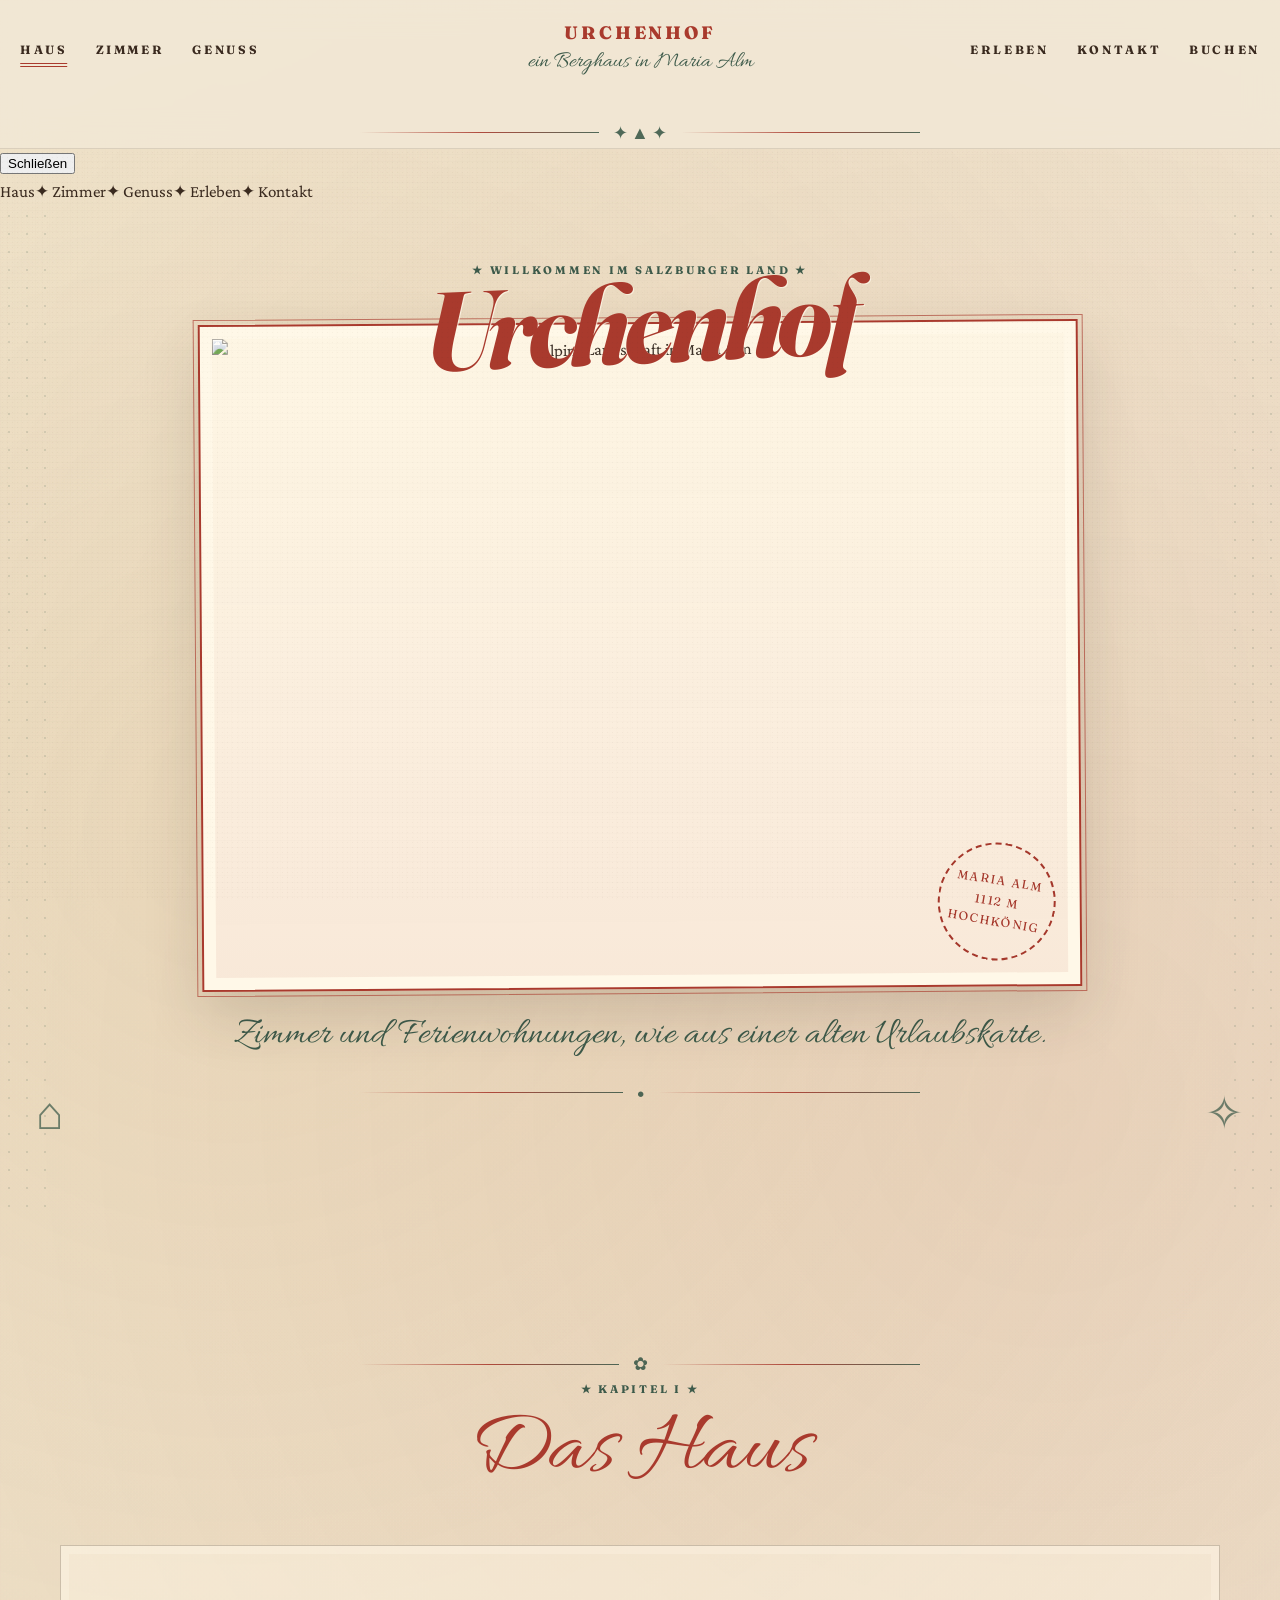
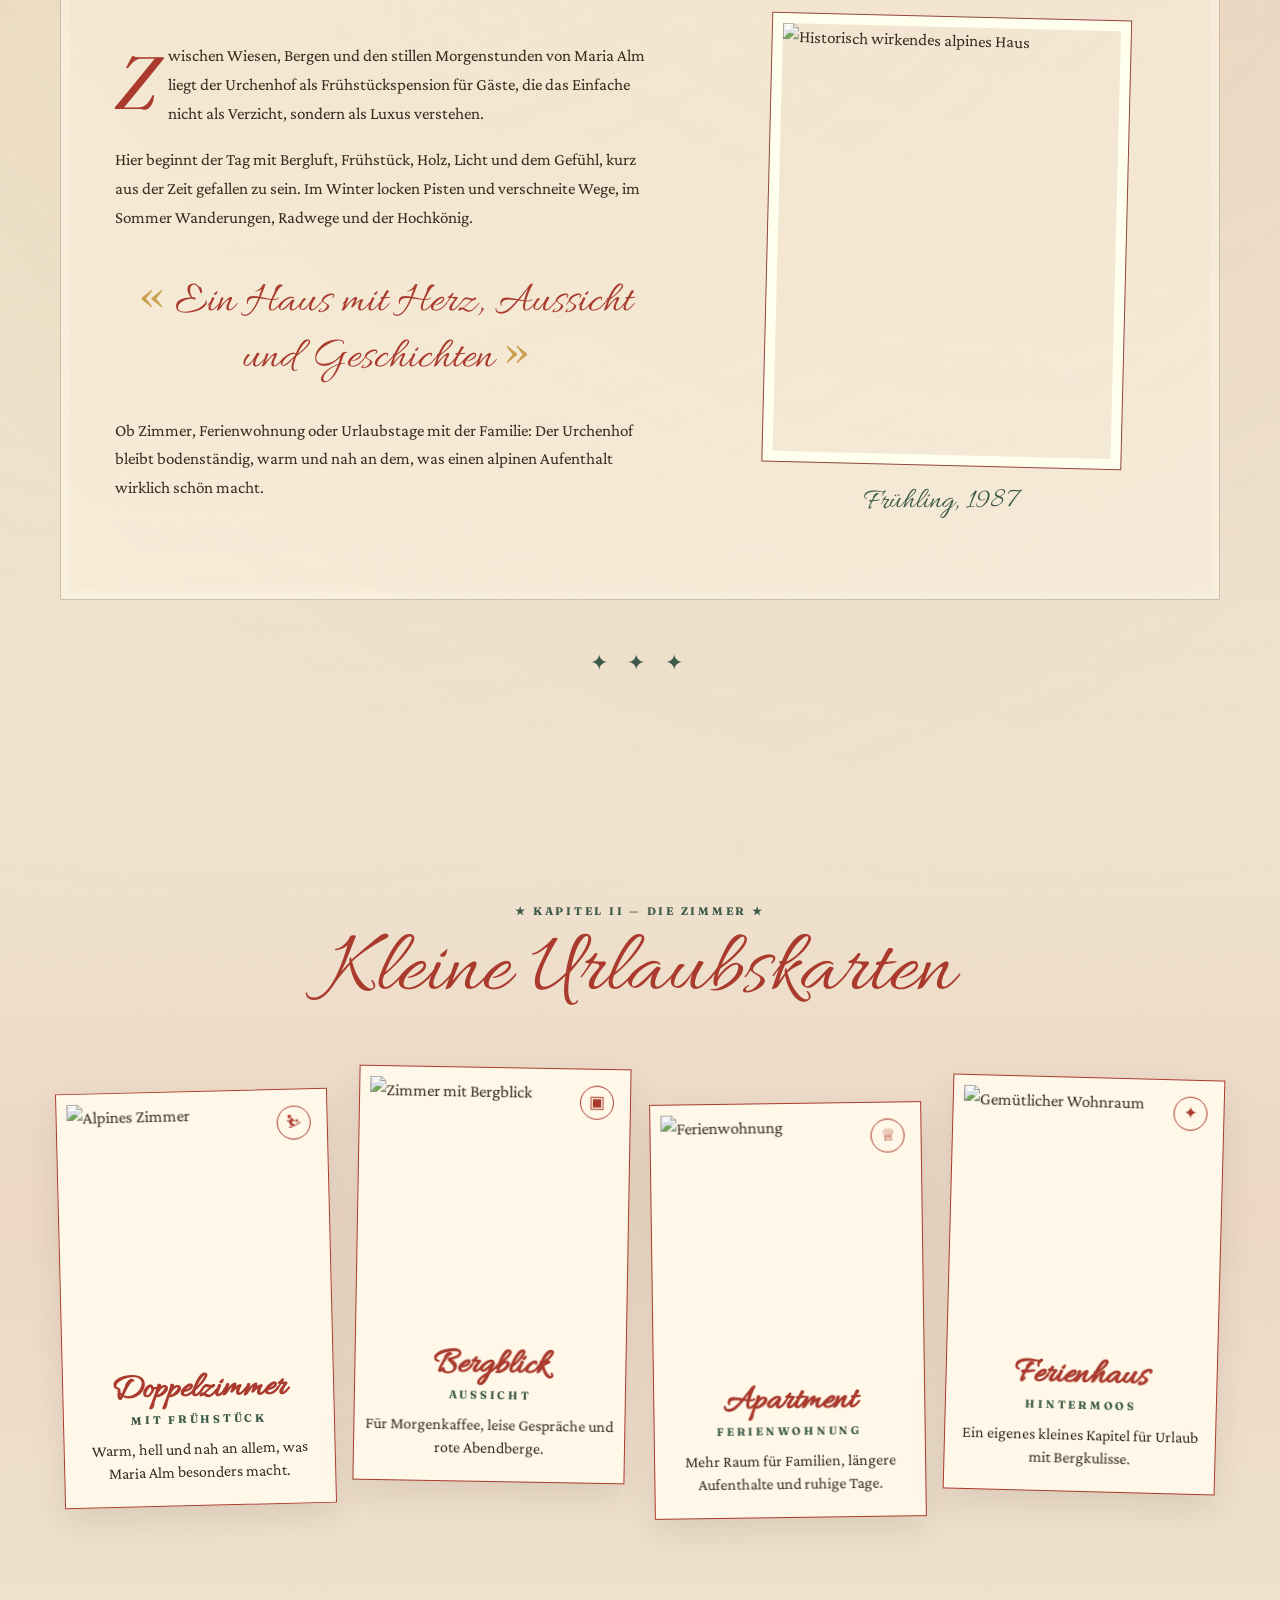
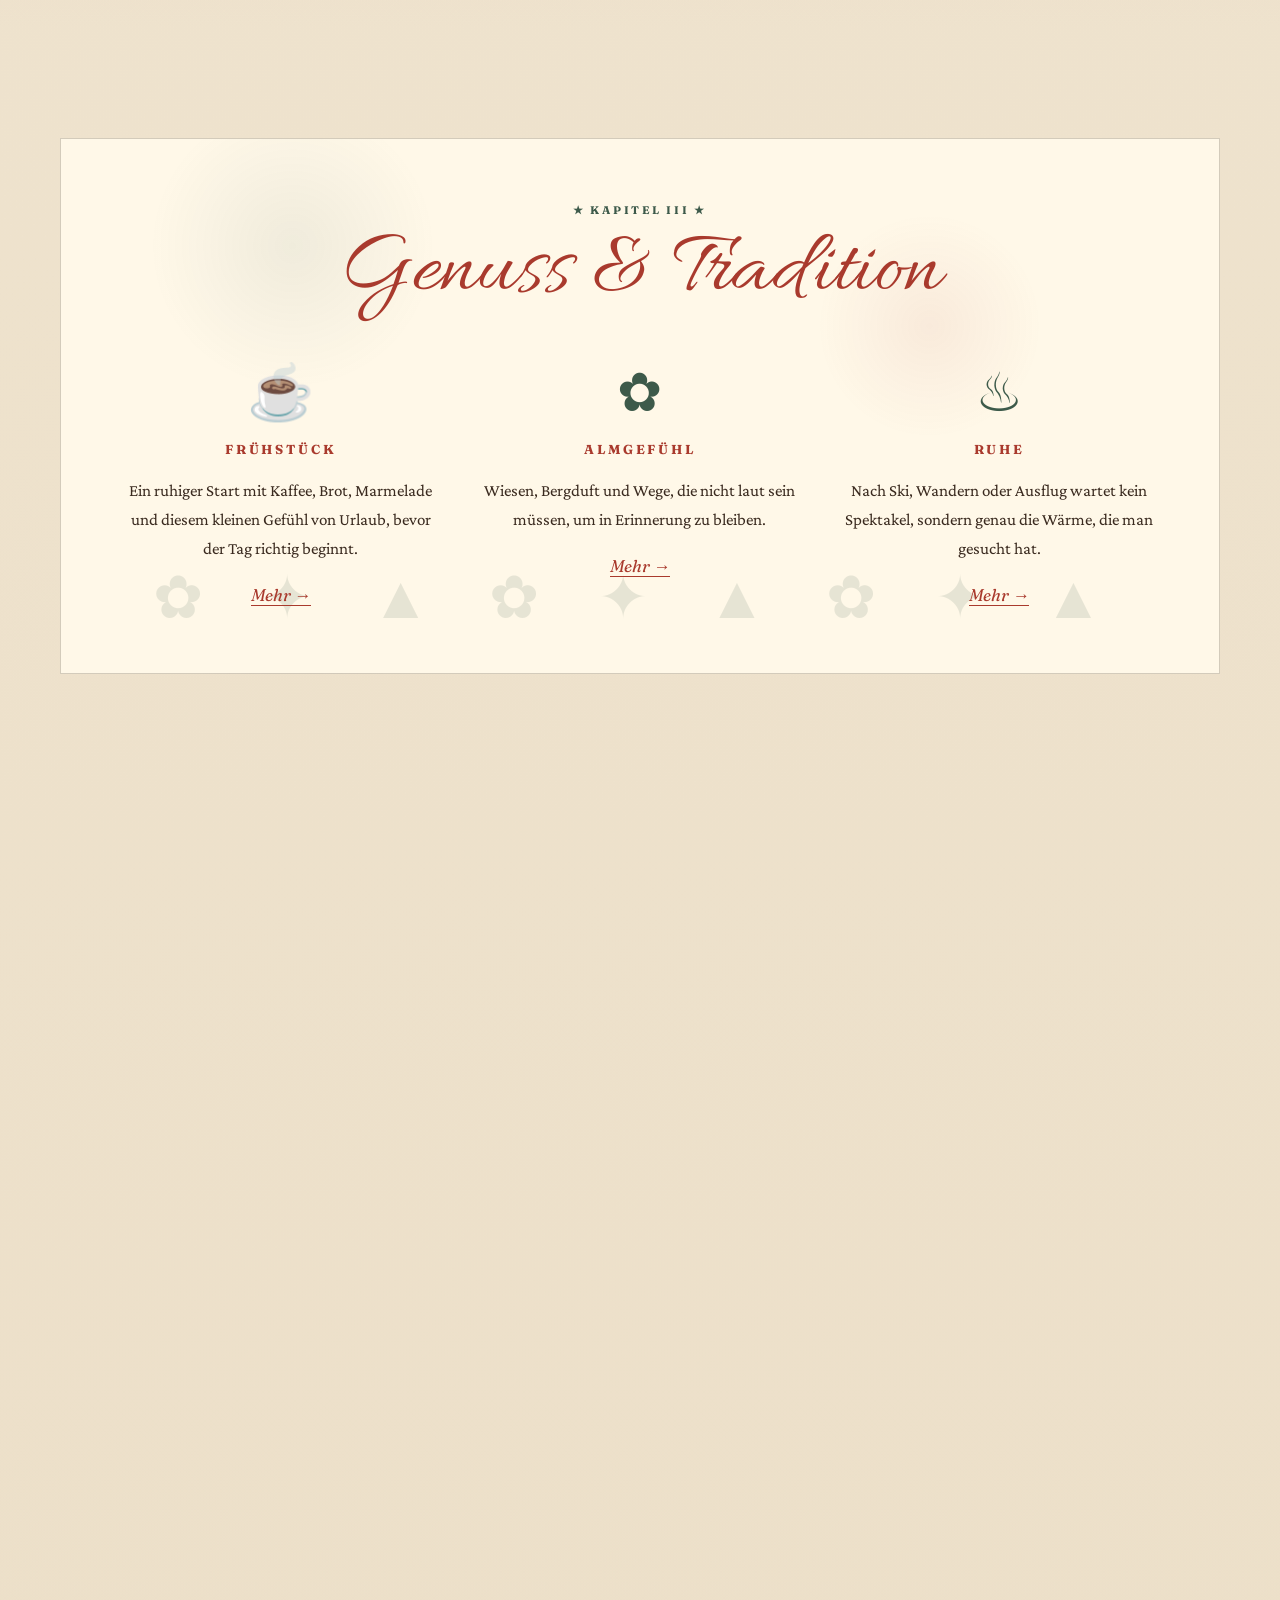
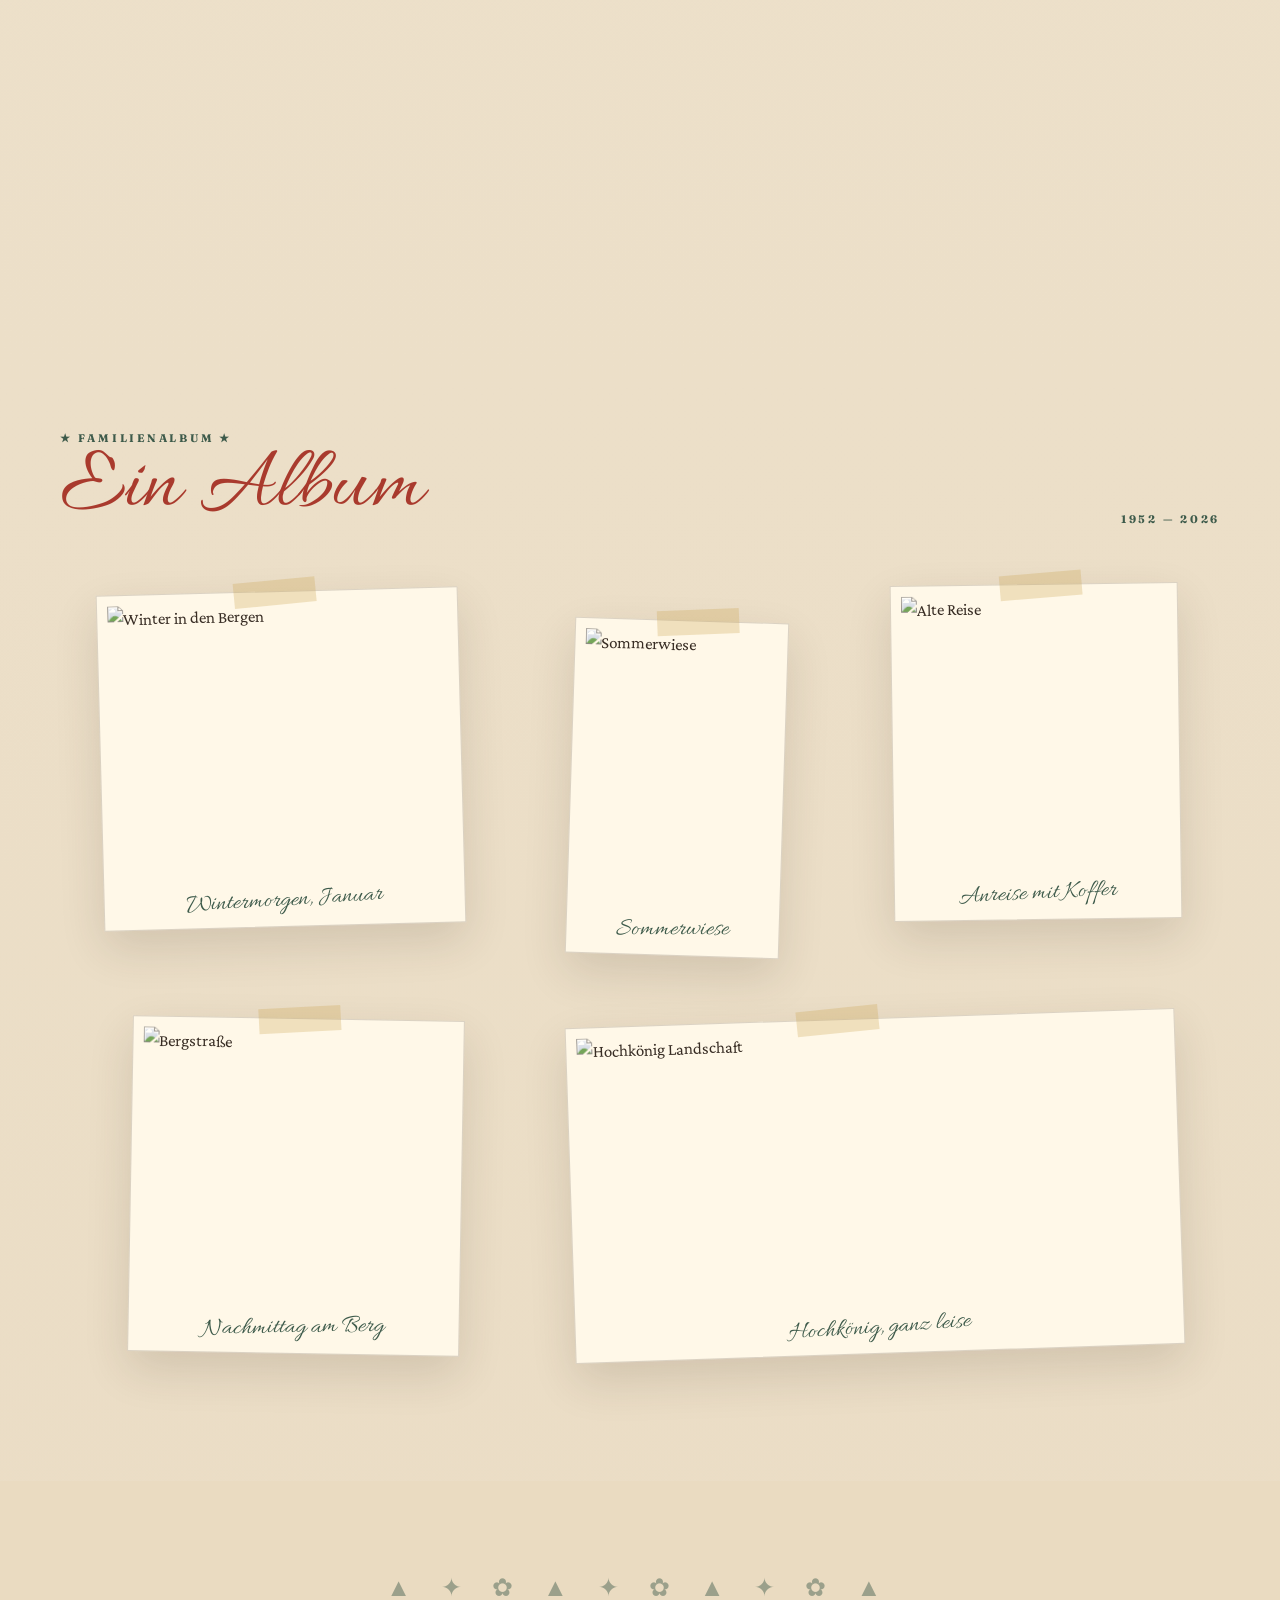
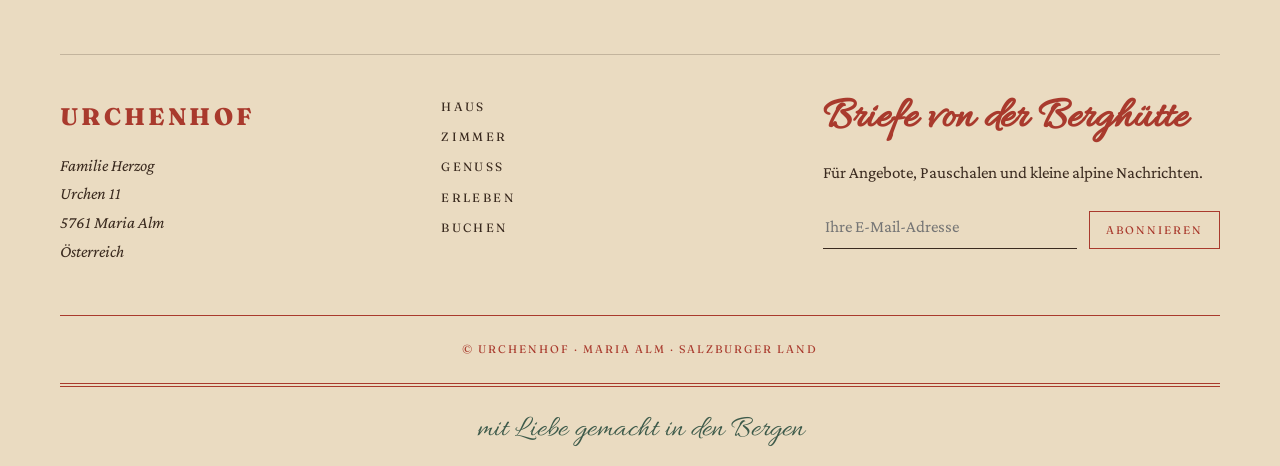
==== index.html @ 2b8d81f0 "Add files via upload" ====
<!DOCTYPE html>
<html lang="de">
<head>
  <meta charset="UTF-8" />
  <meta name="viewport" content="width=device-width, initial-scale=1.0" />
  <title>Frühstückspension Urchenhof | Romantische Alpine Pension in Maria Alm</title>
  <meta name="description" content="Frühstückspension Urchenhof in Maria Alm am Hochkönig. Zimmer, Ferienwohnungen, Sommer, Winter und alpine Gastlichkeit im Salzburger Land." />

  <link rel="preconnect" href="https://fonts.googleapis.com">
  <link rel="preconnect" href="https://fonts.gstatic.com" crossorigin>
  <link href="https://fonts.googleapis.com/css2?family=Allura&family=Caveat+Brush&family=Crimson+Pro:ital,wght@0,400;0,500;0,600;0,700;1,400;1,600;1,700&family=Fraunces:ital,opsz,wght@0,9..144,500;0,9..144,700;1,9..144,600;1,9..144,800&display=swap" rel="stylesheet">

  <style>
    :root{
      --paper:#F2E8D5;
      --rose:#E8C9B8;
      --red:#A93A2D;
      --green:#3D5A4A;
      --mustard:#C9A04E;
      --ink:#3A2A1F;
      --cream:#FFF8E8;
      --line:rgba(58,42,31,.22);
      --shadow:0 24px 60px rgba(58,42,31,.16);
      --serif:'Crimson Pro', Georgia, serif;
      --display:'Fraunces', Georgia, serif;
      --script:'Allura', cursive;
      --brush:'Caveat Brush', cursive;
    }

    *{box-sizing:border-box}
    html{scroll-behavior:smooth}
    body{
      margin:0;
      background:
        radial-gradient(circle at 18% 12%, rgba(201,160,78,.16), transparent 28%),
        radial-gradient(circle at 82% 16%, rgba(169,58,45,.10), transparent 24%),
        linear-gradient(180deg, var(--paper), #eadcc4 100%);
      color:var(--ink);
      font-family:var(--serif);
      font-size:17px;
      line-height:1.7;
      overflow-x:hidden;
    }

    body::before{
      content:"";
      position:fixed;
      inset:0;
      pointer-events:none;
      opacity:.32;
      background-image:
        linear-gradient(rgba(58,42,31,.035) 1px, transparent 1px),
        linear-gradient(90deg, rgba(58,42,31,.025) 1px, transparent 1px),
        radial-gradient(rgba(58,42,31,.12) .6px, transparent .6px);
      background-size:100% 7px, 7px 100%, 5px 5px;
      mix-blend-mode:multiply;
      z-index:20;
    }

    a{color:inherit;text-decoration:none}
    img{display:block;max-width:100%;height:auto}
    section{position:relative;padding:110px 24px}
    .wrap{width:min(1160px, calc(100% - 32px));margin:0 auto}

    .eyebrow{
      font-family:var(--display);
      font-size:11px;
      letter-spacing:.25em;
      text-transform:uppercase;
      color:var(--green);
      font-weight:700;
    }

    .script{
      font-family:var(--script);
      color:var(--red);
      font-size:clamp(46px, 7vw, 92px);
      line-height:.9;
      font-weight:400;
    }

    .display-title{
      font-family:var(--display);
      font-size:clamp(54px, 9vw, 112px);
      line-height:.88;
      letter-spacing:-.055em;
      color:var(--red);
      font-style:italic;
      margin:0;
      text-wrap:balance;
      text-shadow:1px 1px 0 rgba(255,248,232,.75);
    }

    .ornament{
      width:min(560px, 90vw);
      margin:22px auto 0;
      display:flex;
      align-items:center;
      gap:14px;
      color:var(--red);
      opacity:.9;
    }
    .ornament::before,.ornament::after{
      content:"";
      height:1px;
      flex:1;
      background:linear-gradient(90deg, transparent, var(--red), var(--green));
    }
    .ornament span{
      font-size:18px;
      color:var(--green);
    }

    .site-header{
      position:sticky;
      top:0;
      z-index:50;
      background:rgba(242,232,213,.88);
      backdrop-filter:blur(16px);
      border-bottom:1px solid rgba(58,42,31,.12);
      transition:.4s ease;
    }
    .site-header.scrolled{box-shadow:0 10px 30px rgba(58,42,31,.08)}
    .nav-shell{
      width:min(1240px, calc(100% - 24px));
      margin:0 auto;
      display:grid;
      grid-template-columns:1fr auto 1fr;
      align-items:center;
      gap:28px;
      padding:18px 0 14px;
      transition:.4s ease;
    }
    .site-header.scrolled .nav-shell{padding:9px 0}
    .nav-left,.nav-right{display:flex;gap:28px;align-items:center}
    .nav-right{justify-content:flex-end}
    .nav-link{
      position:relative;
      font-family:var(--display);
      font-size:12px;
      letter-spacing:.22em;
      text-transform:uppercase;
      font-weight:700;
    }
    .nav-link::after,.nav-link::before{
      content:"";
      position:absolute;
      left:50%;
      width:0;
      height:1px;
      background:var(--red);
      transition:.45s ease;
      transform:translateX(-50%);
    }
    .nav-link::after{bottom:-7px}.nav-link::before{bottom:-4px}
    .nav-link:hover::after,.nav-link:hover::before,.nav-link.active::after,.nav-link.active::before{width:100%}
    .brand{text-align:center;color:var(--red);min-width:210px}
    .brand-name{
      font-family:var(--display);
      text-transform:uppercase;
      letter-spacing:.16em;
      font-weight:800;
      font-size:18px;
      transition:.4s ease;
    }
    .brand-sub{
      font-family:var(--script);
      color:var(--green);
      font-size:23px;
      margin-top:-6px;
      transition:.4s ease;
    }
    .brand-badge{
      display:none;
      width:46px;height:46px;border-radius:50%;
      border:2px double var(--red);
      place-items:center;
      font-family:var(--display);
      font-weight:800;
      color:var(--red);
      margin:auto;
      background:var(--cream);
    }
    .site-header.scrolled .brand-name,.site-header.scrolled .brand-sub{display:none}
    .site-header.scrolled .brand-badge{display:grid}
    .mobile-toggle{display:none}

    .side-pattern{
      position:absolute;
      top:0;bottom:0;width:54px;
      opacity:.15;
      background-image:radial-gradient(var(--green) 1.5px, transparent 1.5px);
      background-size:18px 18px;
    }
    .side-pattern.left{left:0}.side-pattern.right{right:0}

    .hero{padding-top:54px;text-align:center;min-height:calc(100vh - 80px)}
    .postcard{
      width:min(880px, 92vw);
      margin:42px auto 0;
      position:relative;
      transform:rotate(-.4deg);
    }
    .hero-title{
      position:absolute;
      left:50%;top:-48px;
      transform:translateX(-50%) rotate(-2deg);
      z-index:4;
      width:100%;
      pointer-events:none;
    }
    .photo-frame{
      position:relative;
      background:var(--cream);
      padding:12px;
      border:2px solid var(--red);
      outline:1px solid rgba(169,58,45,.65);
      outline-offset:4px;
      box-shadow:var(--shadow);
    }
    .photo-frame::after{
      content:"";
      position:absolute;inset:12px;
      background:linear-gradient(180deg, rgba(242,232,213,.10), rgba(169,58,45,.08));
      mix-blend-mode:multiply;
      pointer-events:none;
    }
    .photo-frame img{
      aspect-ratio:4/3;
      width:100%;
      object-fit:cover;
      filter:sepia(.18) saturate(.82) contrast(.96) brightness(1.03);
    }
    .stamp{
      position:absolute;
      right:24px;bottom:24px;
      width:118px;height:118px;border-radius:50%;
      display:grid;place-items:center;text-align:center;
      font-family:var(--display);
      font-size:12px;letter-spacing:.12em;text-transform:uppercase;
      color:var(--red);
      border:2px dashed var(--red);
      background:rgba(255,248,232,.88);
      transform:rotate(10deg);
    }
    .hero-line{
      margin:28px auto 0;
      font-family:var(--script);
      color:var(--green);
      font-size:38px;
      line-height:1;
    }
    .corner-icon{position:absolute;bottom:64px;color:var(--green);opacity:.72;font-size:46px;font-family:var(--brush)}
    .corner-icon.left{left:36px}.corner-icon.right{right:36px}

    .chapter{text-align:center;margin-bottom:54px}
    .chapter .script{display:block;margin:12px 0 8px}

    .book-grid{
      display:grid;
      grid-template-columns:1.05fr .85fr;
      gap:70px;
      align-items:center;
      border:1px solid var(--line);
      padding:54px;
      background:rgba(255,248,232,.42);
      box-shadow:inset 0 0 0 8px rgba(255,248,232,.28);
    }
    .book-text p:first-child::first-letter{
      font-family:var(--display);
      font-size:74px;
      color:var(--red);
      float:left;
      line-height:.78;
      margin:12px 10px 0 0;
      font-style:italic;
    }
    .quote{
      text-align:center;
      font-family:var(--script);
      font-size:44px;
      line-height:1;
      color:var(--red);
      margin:36px auto;
    }
    .quote::before{content:"« ";font-family:var(--display);font-size:48px;color:var(--mustard)}
    .quote::after{content:" »";font-family:var(--display);font-size:48px;color:var(--mustard)}
    .portrait-card{transform:rotate(1.4deg)}
    .portrait-card img{aspect-ratio:4/5;object-fit:cover;border:10px solid var(--cream);outline:1px solid var(--red);filter:sepia(.24) saturate(.78)}
    .caption{font-family:var(--script);font-size:30px;color:var(--green);text-align:center;margin-top:12px;transform:rotate(-2deg)}
    .stars{text-align:center;color:var(--green);font-size:22px;letter-spacing:.35em;margin-top:44px}

    .rooms{background:linear-gradient(180deg, transparent, rgba(232,201,184,.45), transparent)}
    .room-album{
      position:relative;
      display:grid;
      grid-template-columns:repeat(4,1fr);
      gap:24px;
      align-items:start;
    }
    .room-card{
      background:var(--cream);
      border:1.5px solid var(--red);
      padding:10px 10px 22px;
      position:relative;
      transition:.45s cubic-bezier(.2,.8,.2,1);
      box-shadow:0 14px 30px rgba(58,42,31,.10);
    }
    .room-card:nth-child(1){transform:rotate(-1.4deg);margin-top:24px}
    .room-card:nth-child(2){transform:rotate(1deg)}
    .room-card:nth-child(3){transform:rotate(-.8deg);margin-top:36px}
    .room-card:nth-child(4){transform:rotate(1.5deg);margin-top:10px}
    .room-card:hover{transform:translateY(-4px) rotate(0deg);box-shadow:0 22px 46px rgba(58,42,31,.15)}
    .room-card::after{
      content:"";position:absolute;inset:6px;border:1px solid transparent;transition:.4s ease;pointer-events:none;
    }
    .room-card:hover::after{border-color:rgba(169,58,45,.55)}
    .room-card img{aspect-ratio:1/1;object-fit:cover;width:100%;filter:sepia(.18) saturate(.8)}
    .room-icon{position:absolute;right:16px;top:16px;background:var(--cream);border:1px solid var(--red);color:var(--red);width:34px;height:34px;display:grid;place-items:center;border-radius:50%;font-size:17px}
    .room-name{font-family:var(--script);font-size:36px;color:var(--red);line-height:1;margin:20px 0 0;text-align:center}
    .room-type{text-align:center;margin:2px 0 8px}
    .room-card p{font-size:16px;text-align:center;margin:0;line-height:1.45}

    .menu-card{
      background:
        radial-gradient(circle at 20% 20%, rgba(61,90,74,.08), transparent 14%),
        radial-gradient(circle at 75% 35%, rgba(169,58,45,.07), transparent 12%),
        var(--cream);
      border:1px solid var(--line);
      padding:62px;
      position:relative;
      overflow:hidden;
    }
    .menu-card::before{
      content:"✿  ✦  ▲  ✿  ✦  ▲  ✿  ✦  ▲";
      position:absolute;inset:auto 0 24px 0;
      text-align:center;color:var(--green);opacity:.12;font-size:60px;letter-spacing:.4em;
    }
    .genuss-grid{display:grid;grid-template-columns:repeat(3,1fr);gap:44px;margin-top:46px}
    .genuss-item{text-align:center;position:relative;z-index:1}
    .line-icon{font-size:54px;color:var(--green);font-family:var(--brush);line-height:1}
    .genuss-item h3{font-family:var(--display);font-size:13px;letter-spacing:.22em;text-transform:uppercase;color:var(--red);margin:18px 0 10px}
    .more{font-family:var(--display);font-style:italic;color:var(--red);border-bottom:1px solid var(--red)}

    .brochure-grid{display:grid;grid-template-columns:.9fr 1.1fr;gap:70px;align-items:start}
    .map-line{
      border:1px solid var(--line);
      padding:24px;
      background:rgba(255,248,232,.36);
      margin-bottom:30px;
    }
    .map-svg{width:100%;height:150px}
    .schedule{border-top:1px dotted var(--green)}
    .schedule-row{
      display:grid;
      grid-template-columns:110px 1fr 90px;
      gap:18px;
      padding:17px 0;
      border-bottom:1px dotted var(--green);
      align-items:baseline;
    }
    .time{font-family:var(--display);font-style:italic;color:var(--red);font-size:20px}
    .distance{text-align:right;color:var(--green);font-family:var(--display);font-size:13px;letter-spacing:.12em;text-transform:uppercase}
    .badges{display:grid;grid-template-columns:repeat(4,1fr);gap:20px;margin-top:54px}
    .badge{
      aspect-ratio:1/1;border-radius:50%;border:2px double var(--red);background:rgba(255,248,232,.72);
      display:flex;flex-direction:column;align-items:center;justify-content:center;text-align:center;padding:14px;
      color:var(--red);
    }
    .badge span{font-size:28px;color:var(--green);line-height:1}.badge b{font-family:var(--display);font-size:10px;letter-spacing:.14em;text-transform:uppercase;margin-top:8px}

    .gallery-head{display:flex;justify-content:space-between;align-items:end;margin-bottom:46px}
    .gallery-grid{display:grid;grid-template-columns:1.2fr .8fr 1fr;gap:28px;align-items:start}
    .album-photo{
      position:relative;background:var(--cream);padding:10px 10px 44px;border:1px solid rgba(58,42,31,.18);
      box-shadow:0 18px 45px rgba(58,42,31,.14);
      transition:.6s cubic-bezier(.16,1,.3,1);
    }
    .album-photo:nth-child(1){transform:rotate(-1.5deg)}
    .album-photo:nth-child(2){transform:rotate(1.8deg);margin-top:46px}
    .album-photo:nth-child(3){transform:rotate(-.8deg);margin-top:10px}
    .album-photo:nth-child(4){transform:rotate(1deg);grid-column:1/2;margin-left:70px}
    .album-photo:nth-child(5){transform:rotate(-1.9deg);grid-column:2/4}
    .album-photo:hover{transform:scale(1.05) rotate(0deg);z-index:4}
    .album-photo::before{
      content:"";position:absolute;top:-12px;left:38%;width:82px;height:25px;background:rgba(201,160,78,.28);transform:rotate(-4deg);
    }
    .album-photo img{width:100%;height:280px;object-fit:cover;filter:sepia(.22) saturate(.78)}
    .album-photo .caption{position:absolute;left:14px;right:14px;bottom:4px;font-size:25px}

    footer{padding:86px 24px 42px;background:#eadbc1;position:relative}
    .footer-band{text-align:center;color:var(--green);opacity:.45;letter-spacing:.5em;font-size:25px;margin-bottom:44px}
    .footer-grid{display:grid;grid-template-columns:1fr 1fr 1.2fr;gap:50px;border-top:1px solid var(--line);padding-top:42px}
    .footer-logo{font-family:var(--display);font-size:24px;text-transform:uppercase;letter-spacing:.14em;color:var(--red);font-weight:800}
    .footer-address{font-style:italic;margin-top:14px}
    .footer-menu{display:grid;gap:10px;align-content:start}.footer-menu a{font-family:var(--display);font-size:12px;letter-spacing:.2em;text-transform:uppercase}
    .newsletter h3{font-family:var(--script);font-size:44px;color:var(--red);line-height:1;margin:0 0 18px}
    .form{display:flex;gap:12px;align-items:end}.form input{flex:1;background:transparent;border:0;border-bottom:1px solid var(--ink);padding:12px 2px;font-family:var(--serif);font-size:17px;color:var(--ink)}
    .form button{background:transparent;border:1px solid var(--red);color:var(--red);padding:11px 16px;font-family:var(--display);font-size:11px;letter-spacing:.18em;text-transform:uppercase;transition:.35s}.form button:hover{background:var(--red);color:var(--cream)}
    .footer-bottom{margin-top:48px;border-top:1px solid var(--red);border-bottom:4px double var(--red);padding:24px 0;text-align:center;font-family:var(--display);font-size:11px;letter-spacing:.18em;text-transform:uppercase;color:var(--red)}
    .made{font-family:var(--script);text-align:center;font-size:30px;color:var(--green);margin-top:18px}

    .reveal{opacity:0;transform:rotate(.5deg) translateY(24px);transition:1s cubic-bezier(.16,1,.3,1)}
    .reveal.visible{opacity:1;transform:rotate(0) translateY(0)}

    @keyframes sway{0%,100%{rotate:-1.2deg}50%{rotate:1.2deg}}
    .room-card,.album-photo{animation:sway 6s ease-in-out infinite}.room-card:hover,.album-photo:hover{animation:none}

    @media (max-width:900px){
      .nav-left,.nav-right{display:none}.nav-shell{grid-template-columns:1fr auto}.brand{text-align:left}.mobile-toggle{display:block;border:1px solid var(--red);background:var(--cream);color:var(--red);font-family:var(--display);letter-spacing:.16em;text-transform:uppercase;padding:10px 13px;border-radius:999px}
      .mobile-menu{position:fixed;inset:0;background:var(--paper);z-index:100;display:none;place-items:center;text-align:center}.mobile-menu.open{display:grid}.mobile-menu a{display:block;font-family:var(--display);font-size:36px;color:var(--red);margin:14px 0}.mobile-close{position:absolute;top:22px;right:22px;background:transparent;border:1px solid var(--red);color:var(--red);padding:10px 13px}
      .hero-title{position:relative;top:auto;left:auto;transform:rotate(-2deg);margin-bottom:-6px}.postcard{margin-top:14px}.stamp{width:86px;height:86px;font-size:9px;right:12px;bottom:12px}.corner-icon,.side-pattern{display:none}
      .book-grid,.brochure-grid,.footer-grid{grid-template-columns:1fr;padding:28px}.room-album,.genuss-grid,.badges,.gallery-grid{grid-template-columns:1fr}.gallery-head{display:block}.album-photo:nth-child(n){grid-column:auto;margin:0;transform:rotate(0)}.schedule-row{grid-template-columns:78px 1fr}.distance{display:none}.form{display:block}.form button{margin-top:14px;width:100%}
      section{padding:82px 18px}.menu-card{padding:34px}.display-title{font-size:58px}
    }
  </style>
</head>
<body>
  <header class="site-header" id="header">
    <div class="nav-shell">
      <nav class="nav-left">
        <a class="nav-link active" href="#haus">Haus</a>
        <a class="nav-link" href="#zimmer">Zimmer</a>
        <a class="nav-link" href="#genuss">Genuss</a>
      </nav>
      <a class="brand" href="#top" aria-label="Urchenhof Startseite">
        <div class="brand-name">Urchenhof</div>
        <div class="brand-sub">ein Berghaus in Maria Alm</div>
        <div class="brand-badge">UH</div>
      </a>
      <nav class="nav-right">
        <a class="nav-link" href="#erleben">Erleben</a>
        <a class="nav-link" href="#kontakt">Kontakt</a>
        <a class="nav-link" href="#buchen">Buchen</a>
      </nav>
      <button class="mobile-toggle" id="openMenu">Menü</button>
    </div>
    <div class="ornament"><span>✦ ▲ ✦</span></div>
  </header>

  <div class="mobile-menu" id="mobileMenu">
    <button class="mobile-close" id="closeMenu">Schließen</button>
    <div>
      <a href="#haus">Haus</a><span>✦</span>
      <a href="#zimmer">Zimmer</a><span>✦</span>
      <a href="#genuss">Genuss</a><span>✦</span>
      <a href="#erleben">Erleben</a><span>✦</span>
      <a href="#kontakt">Kontakt</a>
    </div>
  </div>

  <main id="top">
    <section class="hero reveal">
      <div class="side-pattern left"></div><div class="side-pattern right"></div>
      <div class="wrap">
        <div class="eyebrow">★ Willkommen im Salzburger Land ★</div>
        <div class="postcard">
          <h1 class="display-title hero-title">Urchenhof</h1>
          <div class="photo-frame">
            <img src="https://images.unsplash.com/photo-1506905925346-21bda4d32df4?auto=format&fit=crop&w=1600&q=85" alt="Alpine Landschaft in Maria Alm" />
            <div class="stamp">Maria Alm<br>1112 m<br>Hochkönig</div>
          </div>
        </div>
        <p class="hero-line">Zimmer und Ferienwohnungen, wie aus einer alten Urlaubskarte.</p>
        <div class="ornament"><span>•</span></div>
      </div>
      <div class="corner-icon left">⌂</div>
      <div class="corner-icon right">✧</div>
    </section>

    <section id="haus" class="reveal">
      <div class="wrap">
        <div class="chapter">
          <div class="ornament"><span>✿</span></div>
          <div class="eyebrow">★ Kapitel I ★</div>
          <span class="script">Das Haus</span>
        </div>
        <div class="book-grid">
          <div class="book-text">
            <p>Zwischen Wiesen, Bergen und den stillen Morgenstunden von Maria Alm liegt der Urchenhof als Frühstückspension für Gäste, die das Einfache nicht als Verzicht, sondern als Luxus verstehen.</p>
            <p>Hier beginnt der Tag mit Bergluft, Frühstück, Holz, Licht und dem Gefühl, kurz aus der Zeit gefallen zu sein. Im Winter locken Pisten und verschneite Wege, im Sommer Wanderungen, Radwege und der Hochkönig.</p>
            <div class="quote">Ein Haus mit Herz, Aussicht und Geschichten</div>
            <p>Ob Zimmer, Ferienwohnung oder Urlaubstage mit der Familie: Der Urchenhof bleibt bodenständig, warm und nah an dem, was einen alpinen Aufenthalt wirklich schön macht.</p>
          </div>
          <figure class="portrait-card">
            <img src="https://images.unsplash.com/photo-1527004013197-933c4bb611b3?auto=format&fit=crop&w=1000&q=85" alt="Historisch wirkendes alpines Haus" />
            <figcaption class="caption">Frühling, 1987</figcaption>
          </figure>
        </div>
        <div class="stars">✦ ✦ ✦</div>
      </div>
    </section>

    <section id="zimmer" class="rooms reveal">
      <div class="wrap">
        <div class="chapter">
          <div class="eyebrow">★ Kapitel II — Die Zimmer ★</div>
          <span class="script">Kleine Urlaubskarten</span>
        </div>
        <div class="room-album">
          <article class="room-card">
            <span class="room-icon">⛷</span>
            <img src="https://images.unsplash.com/photo-1616046229478-9901c5536a45?auto=format&fit=crop&w=900&q=85" alt="Alpines Zimmer" />
            <h3 class="room-name">Doppelzimmer</h3>
            <div class="eyebrow room-type">Mit Frühstück</div>
            <p>Warm, hell und nah an allem, was Maria Alm besonders macht.</p>
          </article>
          <article class="room-card">
            <span class="room-icon">▣</span>
            <img src="https://images.unsplash.com/photo-1590490360182-c33d57733427?auto=format&fit=crop&w=900&q=85" alt="Zimmer mit Bergblick" />
            <h3 class="room-name">Bergblick</h3>
            <div class="eyebrow room-type">Aussicht</div>
            <p>Für Morgenkaffee, leise Gespräche und rote Abendberge.</p>
          </article>
          <article class="room-card">
            <span class="room-icon">♕</span>
            <img src="https://images.unsplash.com/photo-1615873968403-89e068629265?auto=format&fit=crop&w=900&q=85" alt="Ferienwohnung" />
            <h3 class="room-name">Apartment</h3>
            <div class="eyebrow room-type">Ferienwohnung</div>
            <p>Mehr Raum für Familien, längere Aufenthalte und ruhige Tage.</p>
          </article>
          <article class="room-card">
            <span class="room-icon">✦</span>
            <img src="https://images.unsplash.com/photo-1513694203232-719a280e022f?auto=format&fit=crop&w=900&q=85" alt="Gemütlicher Wohnraum" />
            <h3 class="room-name">Ferienhaus</h3>
            <div class="eyebrow room-type">Hintermoos</div>
            <p>Ein eigenes kleines Kapitel für Urlaub mit Bergkulisse.</p>
          </article>
        </div>
      </div>
    </section>

    <section id="genuss" class="reveal">
      <div class="wrap menu-card">
        <div class="chapter">
          <div class="eyebrow">★ Kapitel III ★</div>
          <span class="script">Genuss & Tradition</span>
        </div>
        <div class="genuss-grid">
          <article class="genuss-item">
            <div class="line-icon">☕</div>
            <h3>Frühstück</h3>
            <p>Ein ruhiger Start mit Kaffee, Brot, Marmelade und diesem kleinen Gefühl von Urlaub, bevor der Tag richtig beginnt.</p>
            <a class="more" href="#">Mehr →</a>
          </article>
          <article class="genuss-item">
            <div class="line-icon">✿</div>
            <h3>Almgefühl</h3>
            <p>Wiesen, Bergduft und Wege, die nicht laut sein müssen, um in Erinnerung zu bleiben.</p>
            <a class="more" href="#">Mehr →</a>
          </article>
          <article class="genuss-item">
            <div class="line-icon">♨</div>
            <h3>Ruhe</h3>
            <p>Nach Ski, Wandern oder Ausflug wartet kein Spektakel, sondern genau die Wärme, die man gesucht hat.</p>
            <a class="more" href="#">Mehr →</a>
          </article>
        </div>
      </div>
    </section>

    <section id="erleben" class="reveal">
      <div class="wrap">
        <div class="map-line">
          <svg class="map-svg" viewBox="0 0 900 220" fill="none" xmlns="http://www.w3.org/2000/svg">
            <path d="M20 172 C90 125 120 80 170 126 C215 164 250 54 305 105 C362 158 410 30 470 92 C540 164 590 58 650 103 C730 166 760 92 880 138" stroke="#3D5A4A" stroke-width="2"/>
            <path d="M20 174 H880" stroke="#A93A2D" stroke-width="1" stroke-dasharray="3 8"/>
            <circle cx="430" cy="126" r="8" fill="#A93A2D"/><text x="448" y="132" fill="#3A2A1F" font-size="20" font-family="serif">Urchenhof</text>
            <text x="116" y="82" fill="#3D5A4A" font-size="16" font-family="serif">Hochkönig</text>
            <text x="660" y="86" fill="#3D5A4A" font-size="16" font-family="serif">Maria Alm</text>
          </svg>
        </div>
        <div class="brochure-grid">
          <div>
            <div class="eyebrow">★ Kapitel IV ★</div>
            <h2 class="display-title">Im Hochkönig</h2>
            <p>Ein alter Reiseplan für neue Tage: Sommerwege, Winterspuren, kleine Ausflüge und genug Zeit, um nirgendwo zu hetzen.</p>
          </div>
          <div class="schedule">
            <div class="schedule-row"><span class="time">08:30</span><span>Frühstück im Haus</span><span class="distance">0 m</span></div>
            <div class="schedule-row"><span class="time">10:00</span><span>Spaziergang nach Maria Alm</span><span class="distance">nah</span></div>
            <div class="schedule-row"><span class="time">12:45</span><span>Alm, Aussicht und Mittagspause</span><span class="distance">Berg</span></div>
            <div class="schedule-row"><span class="time">15:30</span><span>Sommer: Wandern. Winter: Ski amadé.</span><span class="distance">Saison</span></div>
            <div class="schedule-row"><span class="time">18:00</span><span>Zurückkommen, warm werden, bleiben wollen.</span><span class="distance">Herz</span></div>
          </div>
        </div>
        <div class="badges">
          <div class="badge"><span>⛷</span><b>Ski amadé</b></div>
          <div class="badge"><span>☀</span><b>Sommerwege</b></div>
          <div class="badge"><span>⌂</span><b>Familien</b></div>
          <div class="badge"><span>✦</span><b>Maria Alm</b></div>
        </div>
      </div>
    </section>

    <section class="reveal">
      <div class="wrap">
        <div class="gallery-head">
          <div><div class="eyebrow">★ Familienalbum ★</div><span class="script">Ein Album</span></div>
          <div class="eyebrow">1952 — 2026</div>
        </div>
        <div class="gallery-grid">
          <figure class="album-photo"><img src="https://images.unsplash.com/photo-1519681393784-d120267933ba?auto=format&fit=crop&w=1000&q=85" alt="Winter in den Bergen"><figcaption class="caption">Wintermorgen, Januar</figcaption></figure>
          <figure class="album-photo"><img src="https://images.unsplash.com/photo-1500530855697-b586d89ba3ee?auto=format&fit=crop&w=1000&q=85" alt="Sommerwiese"><figcaption class="caption">Sommerwiese</figcaption></figure>
          <figure class="album-photo"><img src="https://images.unsplash.com/photo-1520986606214-8b456906c813?auto=format&fit=crop&w=1000&q=85" alt="Alte Reise"><figcaption class="caption">Anreise mit Koffer</figcaption></figure>
          <figure class="album-photo"><img src="https://images.unsplash.com/photo-1502784444187-359ac186c5bb?auto=format&fit=crop&w=1000&q=85" alt="Bergstraße"><figcaption class="caption">Nachmittag am Berg</figcaption></figure>
          <figure class="album-photo"><img src="https://images.unsplash.com/photo-1464822759023-fed622ff2c3b?auto=format&fit=crop&w=1400&q=85" alt="Hochkönig Landschaft"><figcaption class="caption">Hochkönig, ganz leise</figcaption></figure>
        </div>
      </div>
    </section>
  </main>

  <footer id="kontakt">
    <div class="wrap">
      <div class="footer-band">▲ ✦ ✿ ▲ ✦ ✿ ▲ ✦ ✿ ▲</div>
      <div class="footer-grid">
        <div>
          <div class="footer-logo">Urchenhof</div>
          <div class="footer-address">Familie Herzog<br>Urchen 11<br>5761 Maria Alm<br>Österreich</div>
        </div>
        <nav class="footer-menu">
          <a href="#haus">Haus</a><a href="#zimmer">Zimmer</a><a href="#genuss">Genuss</a><a href="#erleben">Erleben</a><a href="#buchen">Buchen</a>
        </nav>
        <div class="newsletter" id="buchen">
          <h3>Briefe von der Berghütte</h3>
          <p>Für Angebote, Pauschalen und kleine alpine Nachrichten.</p>
          <form class="form">
            <input type="email" placeholder="Ihre E-Mail-Adresse" aria-label="E-Mail-Adresse" />
            <button type="button">abonnieren</button>
          </form>
        </div>
      </div>
      <div class="footer-bottom">© Urchenhof · Maria Alm · Salzburger Land</div>
      <div class="made">mit Liebe gemacht in den Bergen</div>
    </div>
  </footer>

  <script>
    const header = document.getElementById('header');
    window.addEventListener('scroll', () => {
      header.classList.toggle('scrolled', window.scrollY > 70);
      document.querySelectorAll('.side-pattern').forEach((el, i) => {
        el.style.transform = `translateY(${window.scrollY * (i ? .035 : -.025)}px)`;
      });
    });

    const io = new IntersectionObserver((entries) => {
      entries.forEach(entry => {
        if(entry.isIntersecting) entry.target.classList.add('visible');
      });
    }, {threshold:.12});
    document.querySelectorAll('.reveal').forEach(el => io.observe(el));

    const menu = document.getElementById('mobileMenu');
    document.getElementById('openMenu').addEventListener('click', () => menu.classList.add('open'));
    document.getElementById('closeMenu').addEventListener('click', () => menu.classList.remove('open'));
    menu.querySelectorAll('a').forEach(a => a.addEventListener('click', () => menu.classList.remove('open')));
  </script>
</body>
</html>
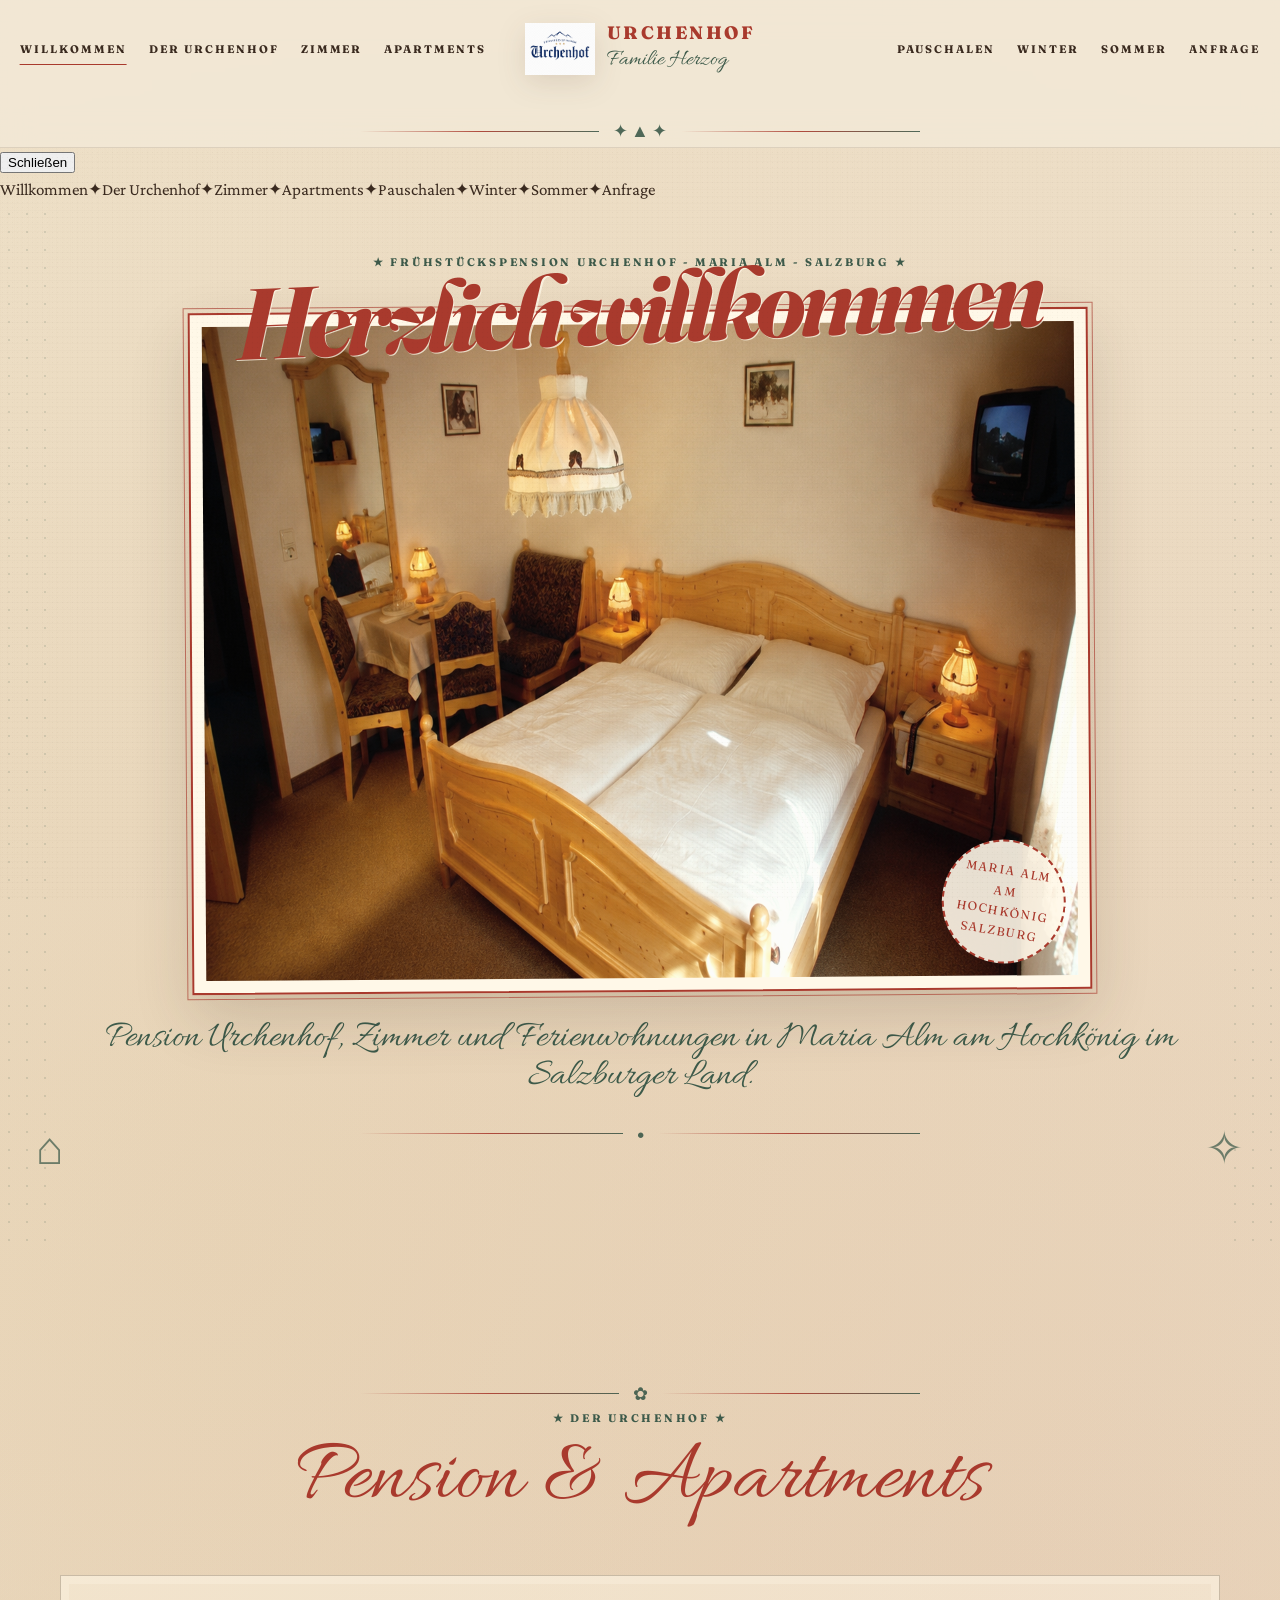
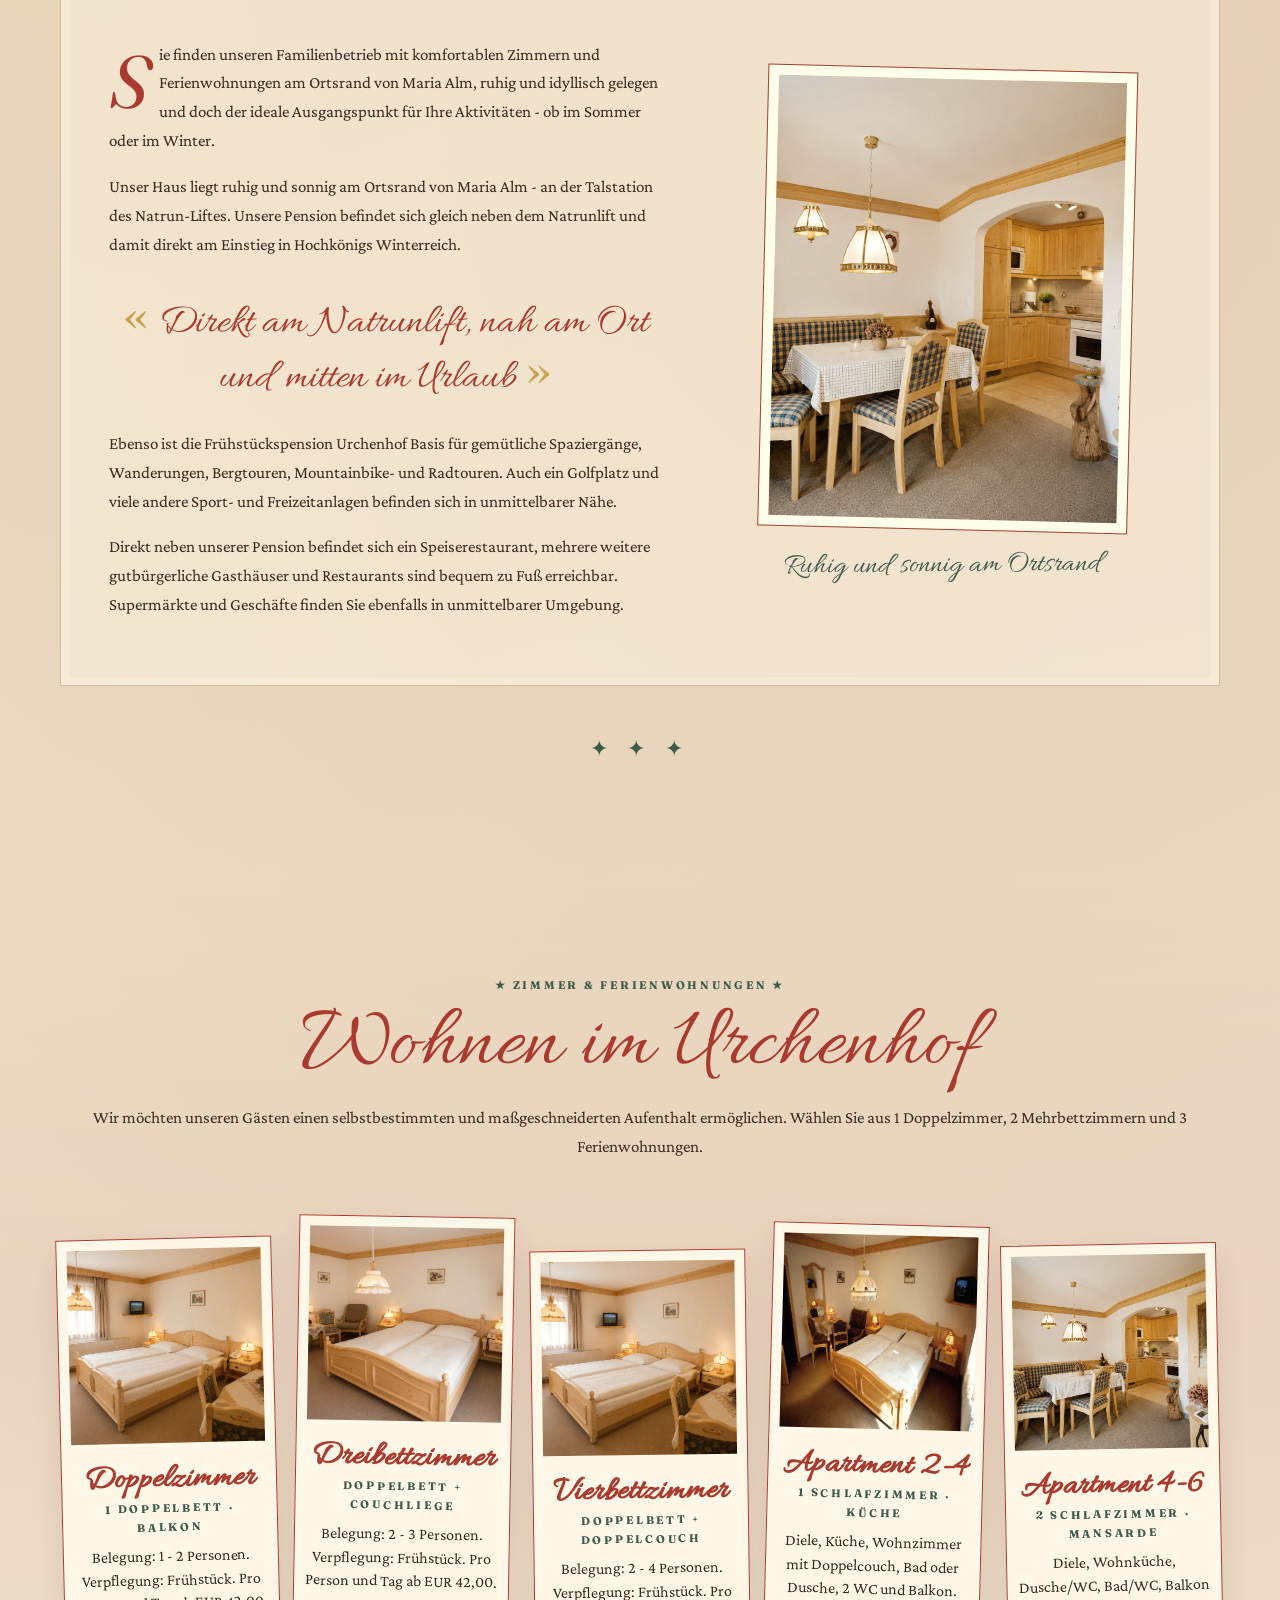
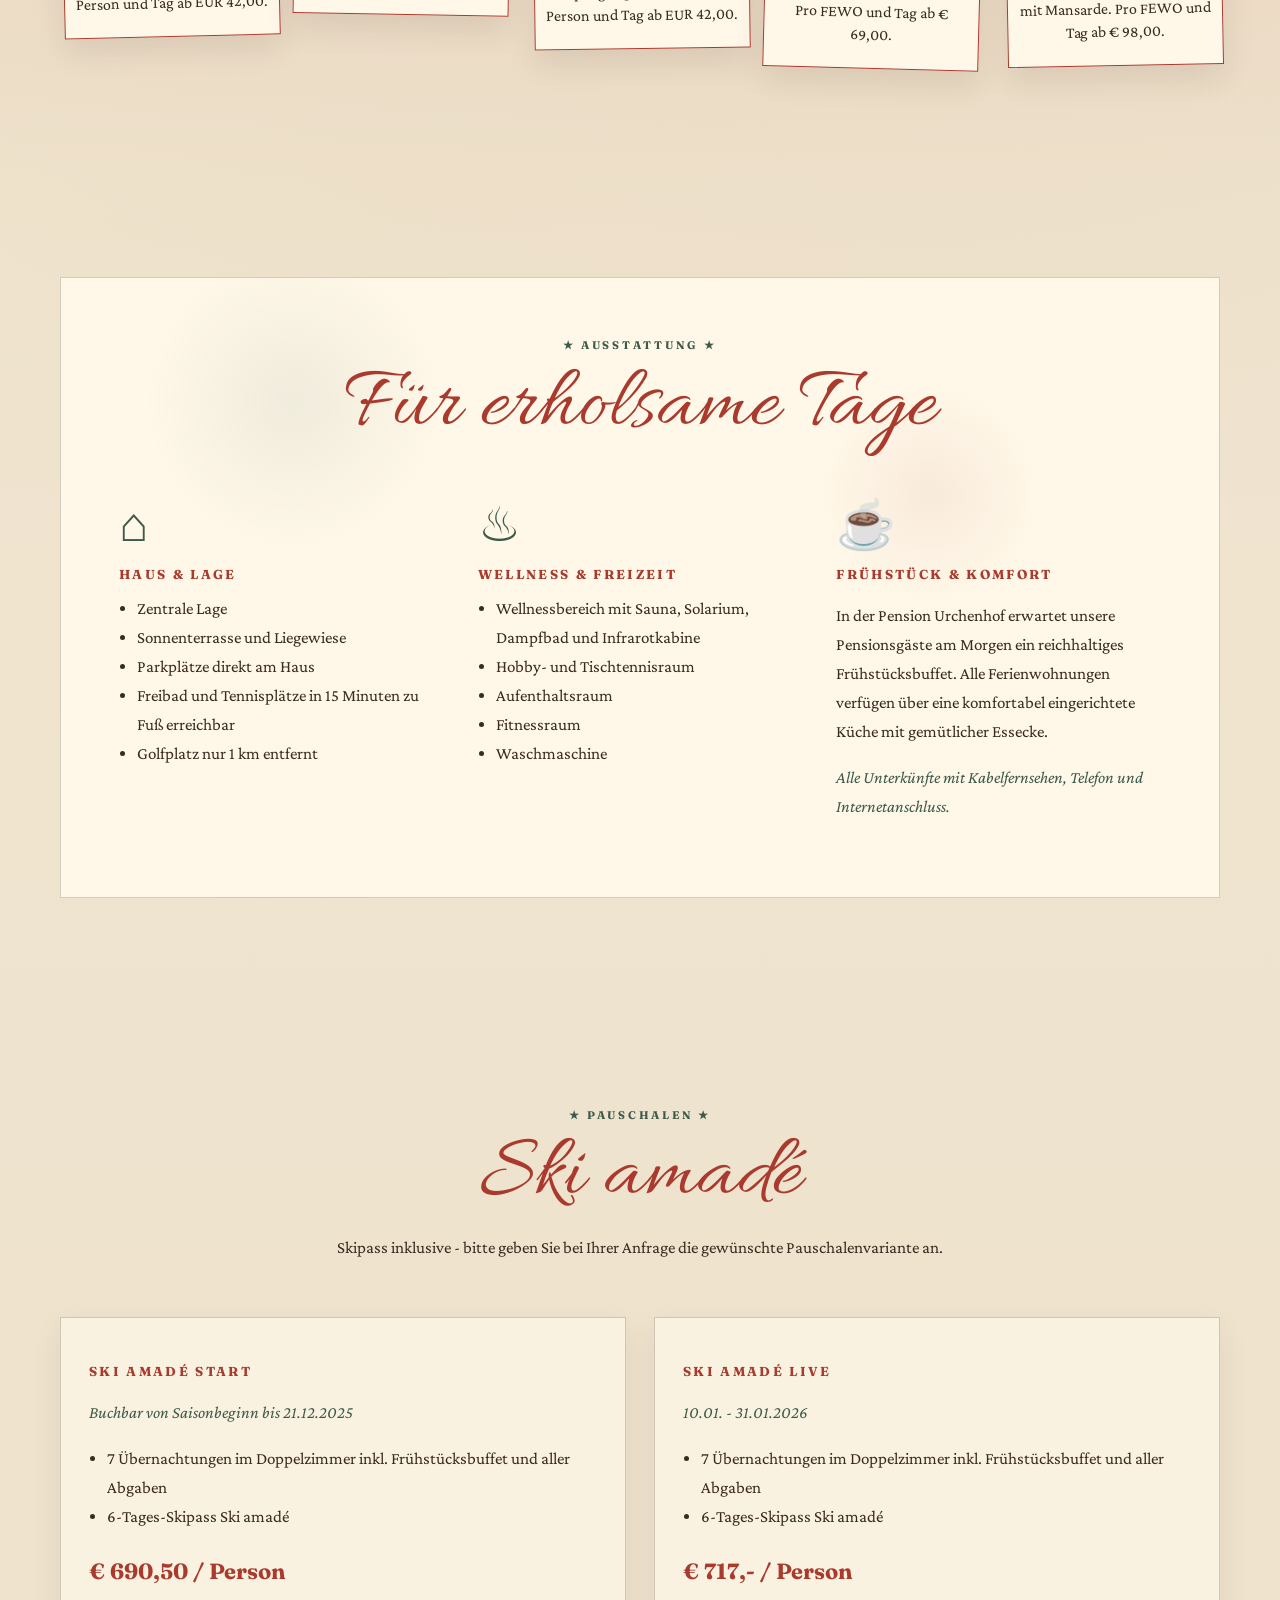
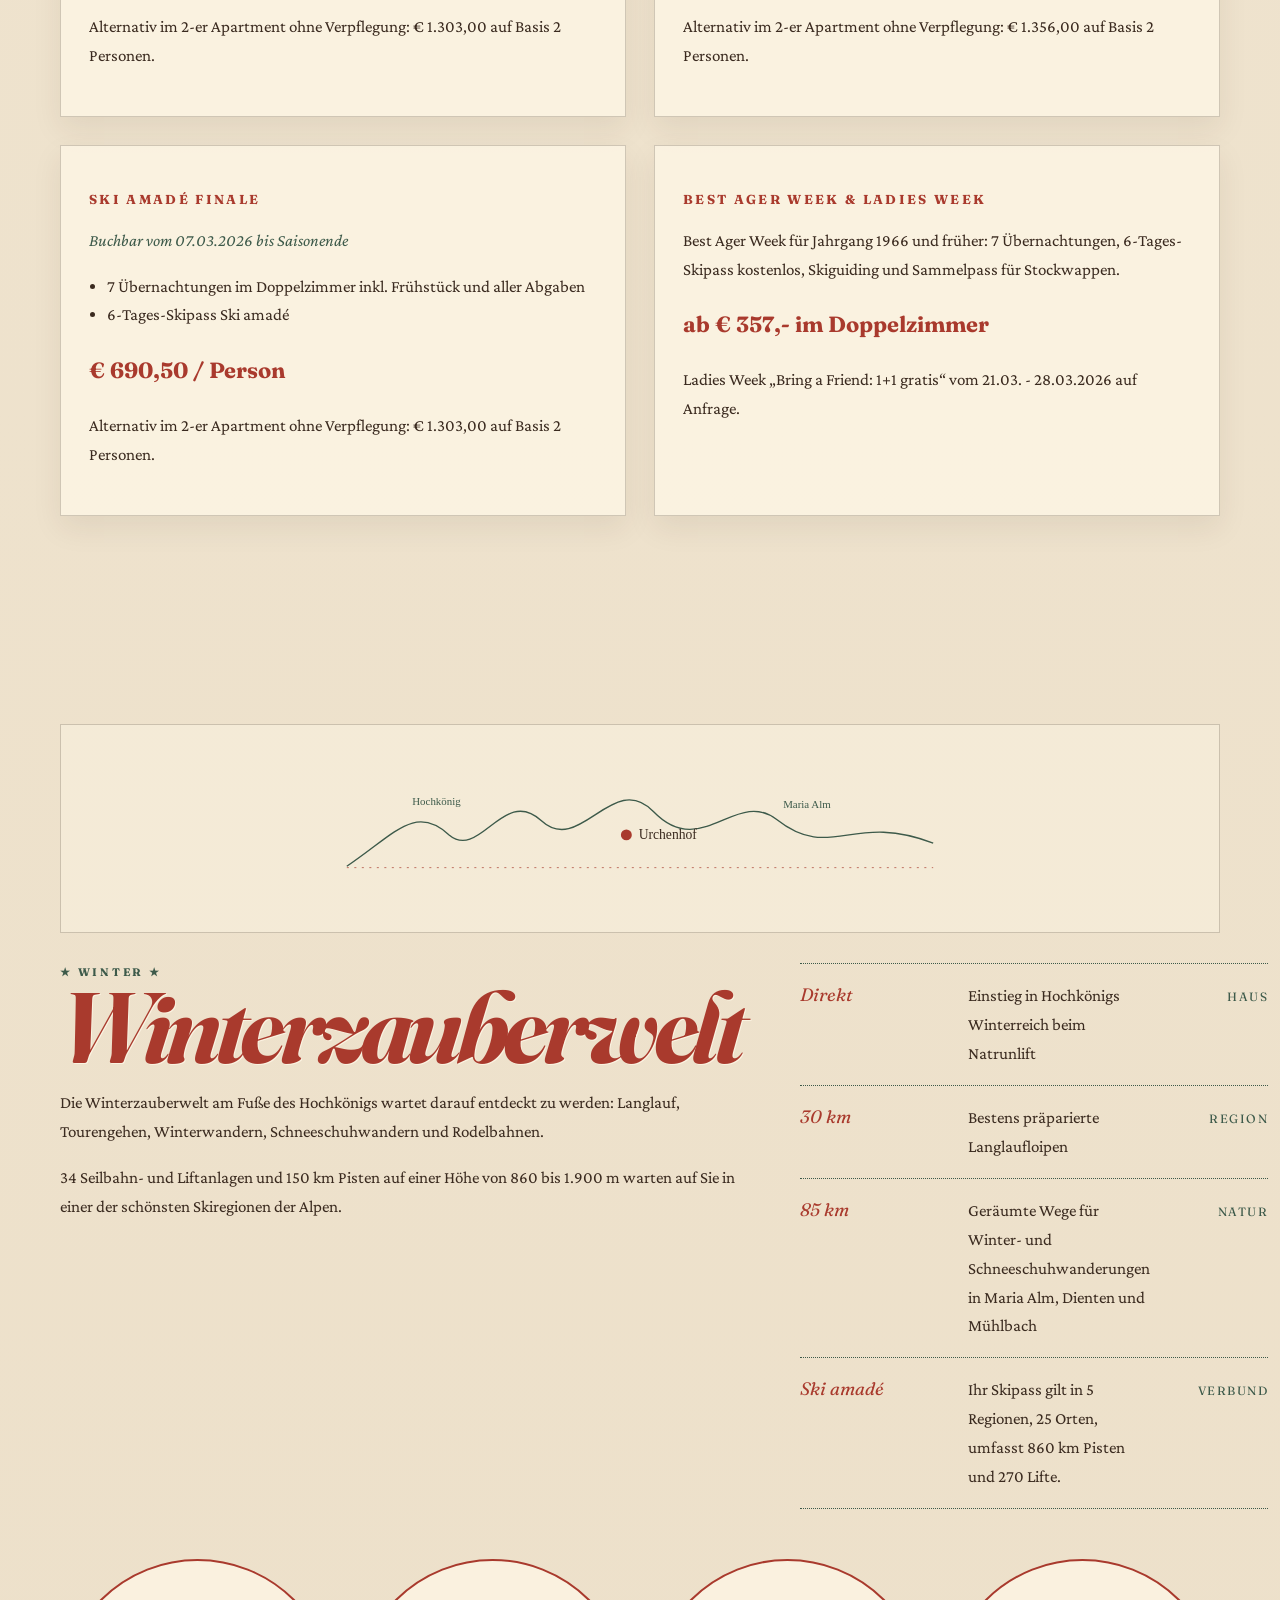
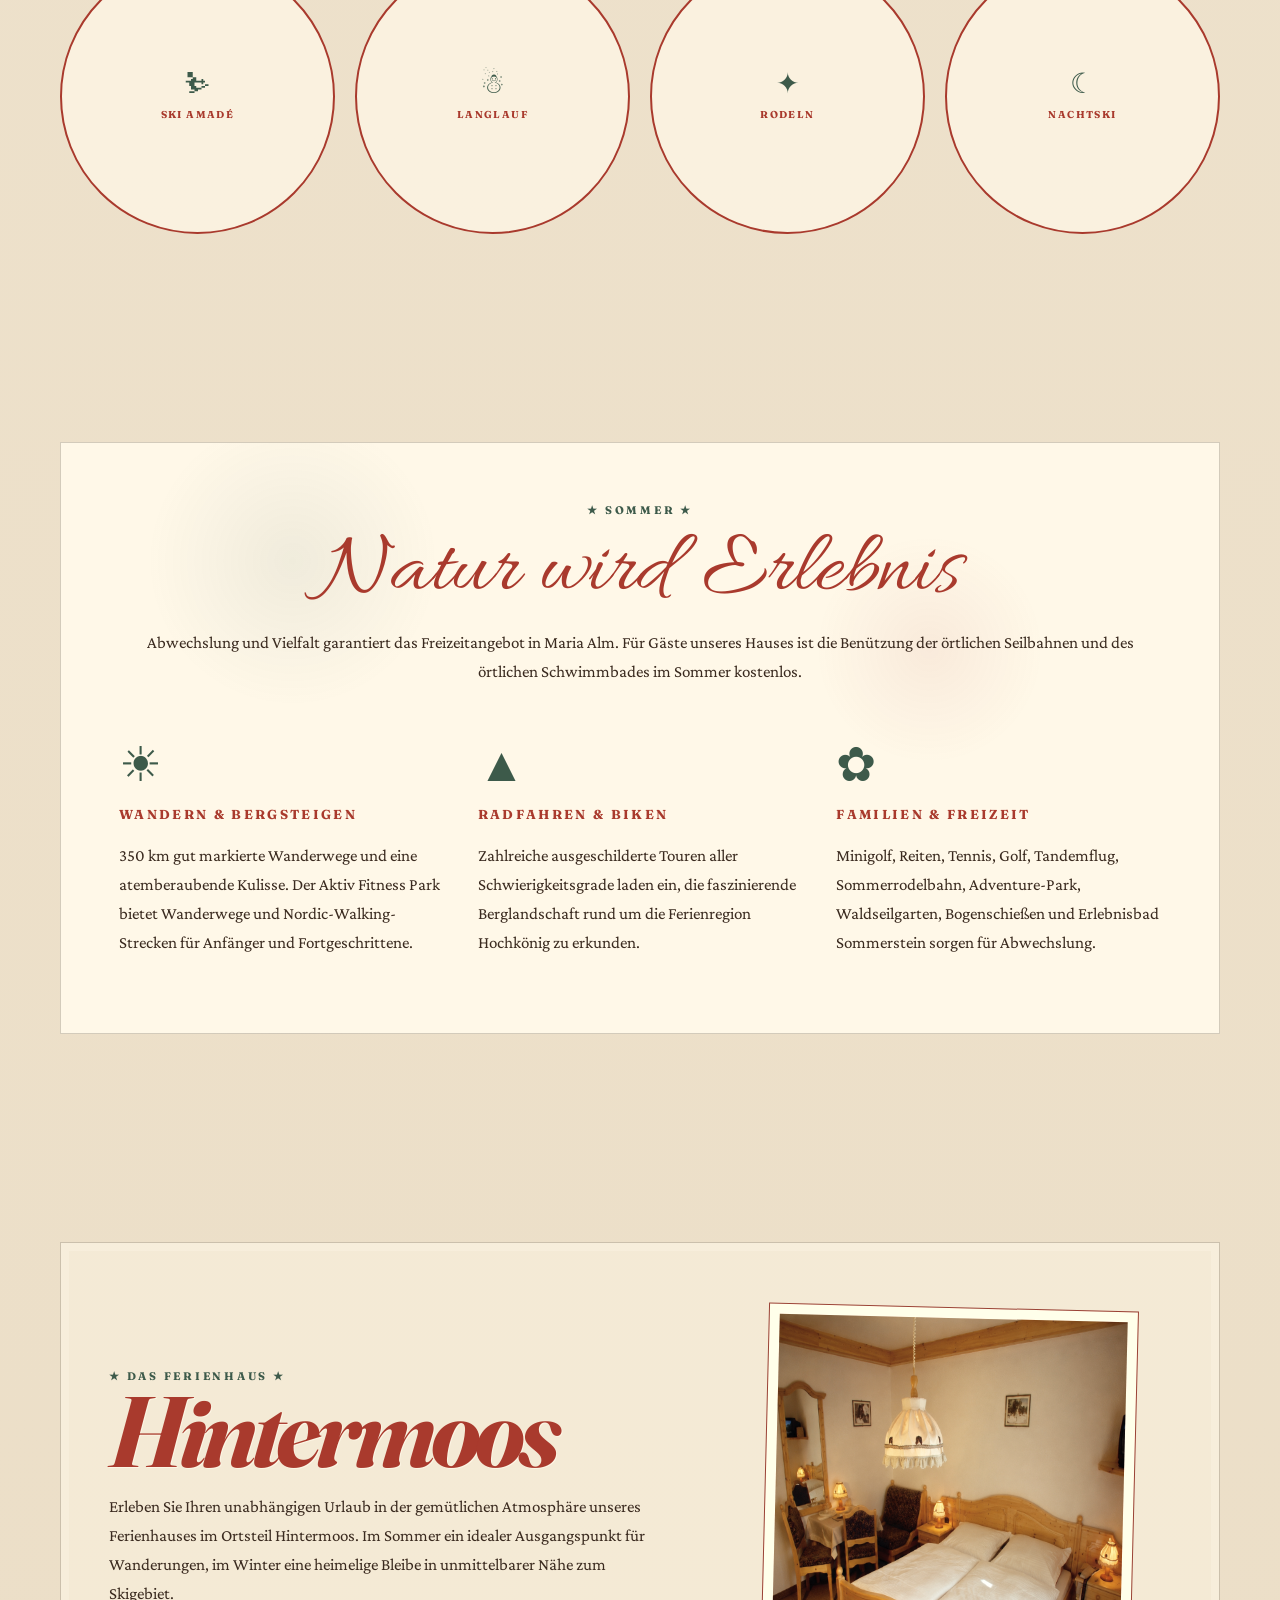
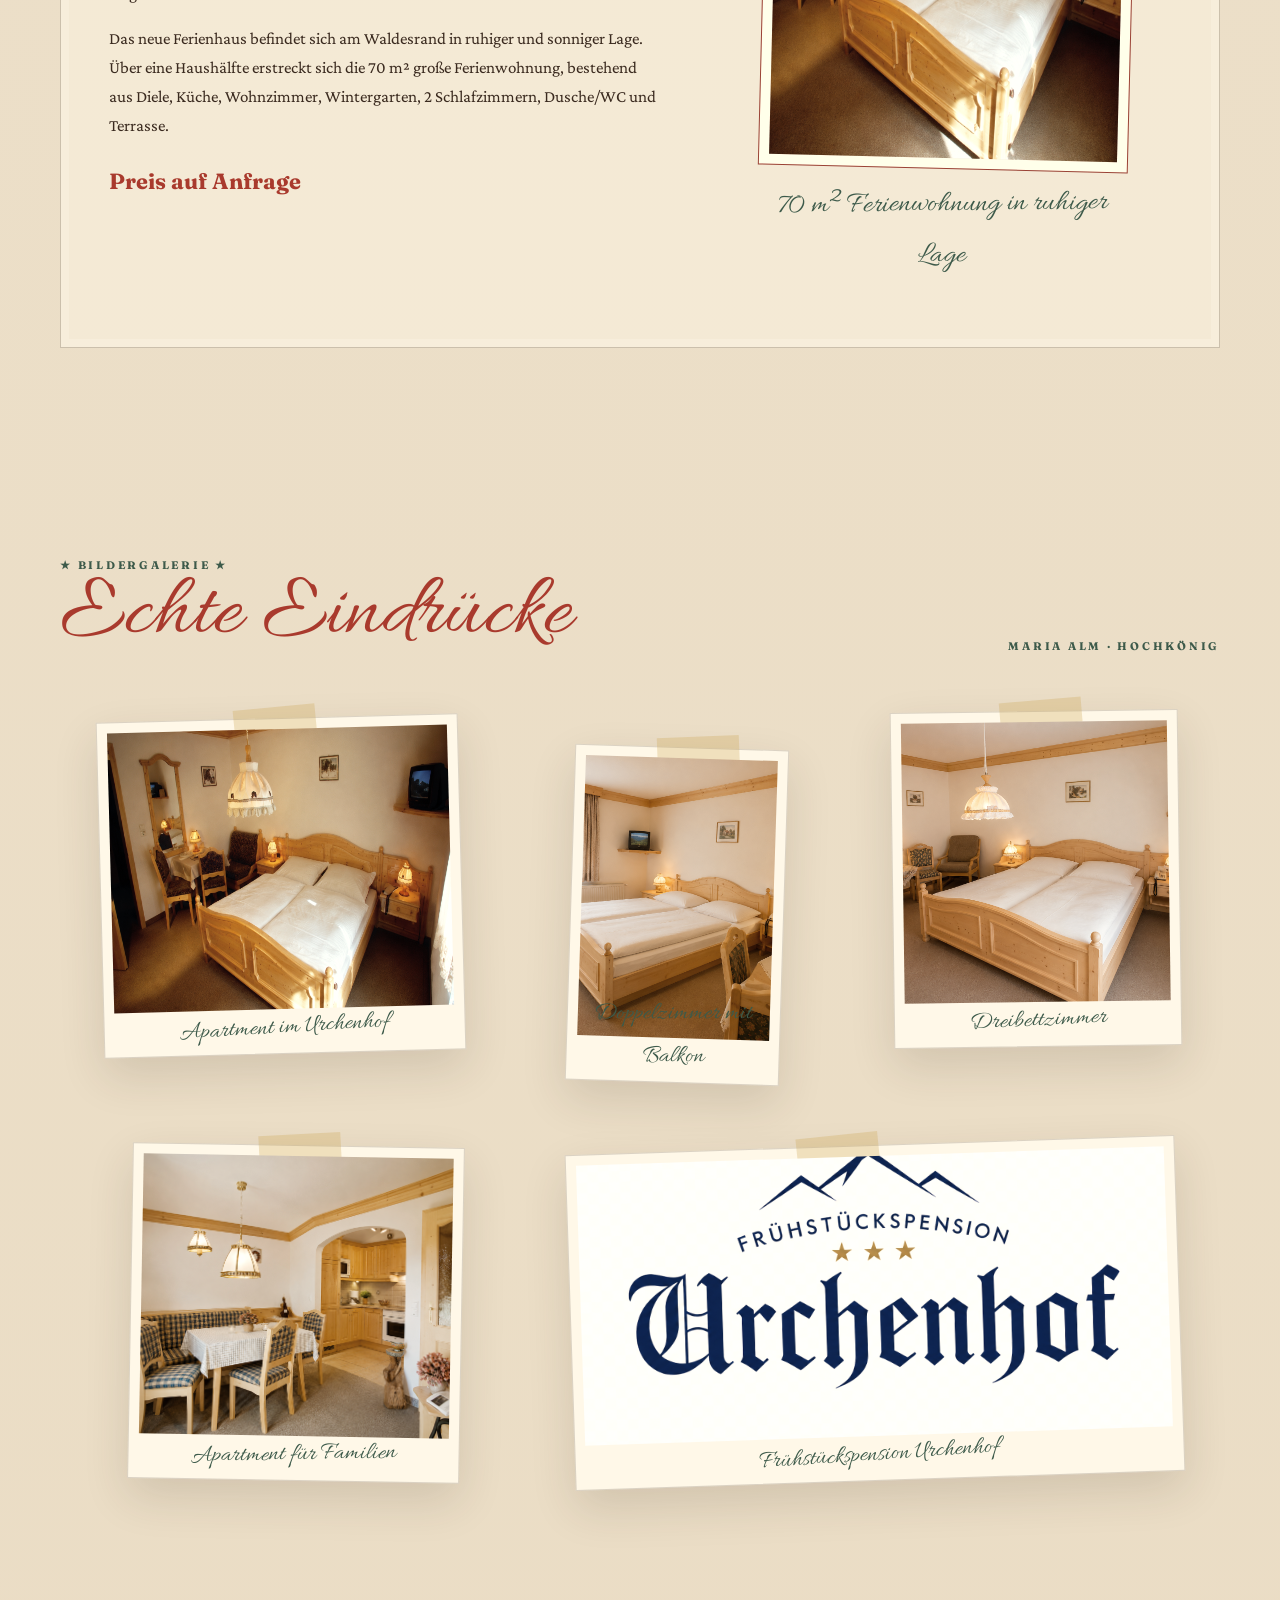
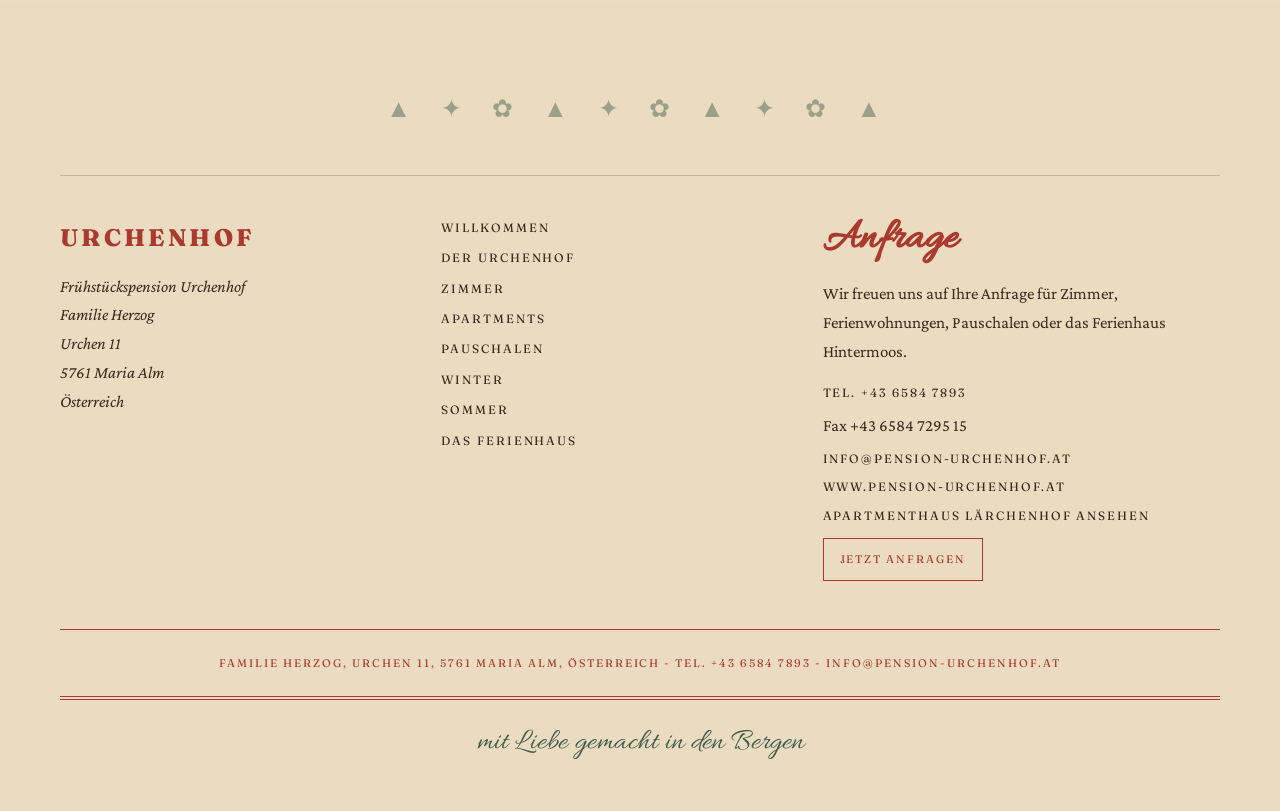
==== commit 641e918e: "Use real Urchenhof content and local photos" ====
--- a/index.html
+++ b/index.html
@@ -3,435 +3,81 @@
 <head>
   <meta charset="UTF-8" />
   <meta name="viewport" content="width=device-width, initial-scale=1.0" />
-  <title>Frühstückspension Urchenhof | Romantische Alpine Pension in Maria Alm</title>
-  <meta name="description" content="Frühstückspension Urchenhof in Maria Alm am Hochkönig. Zimmer, Ferienwohnungen, Sommer, Winter und alpine Gastlichkeit im Salzburger Land." />
-
+  <title>Frühstückspension Urchenhof - Maria Alm - Salzburg</title>
+  <meta name="description" content="Pension Urchenhof: Zimmer, Mehrbettzimmer, Ferienwohnungen und Ferienhaus in Maria Alm am Hochkönig im Salzburger Land. Direkt beim Natrunlift, mit Frühstück, Wellness und Sommerleistungen." />
+  <meta name="robots" content="index, follow" />
+  <meta name="author" content="Frühstückspension Urchenhof, Familie Herzog" />
+  <meta property="og:type" content="website" />
+  <meta property="og:title" content="Frühstückspension Urchenhof - Maria Alm - Salzburg" />
+  <meta property="og:description" content="Zimmer und Ferienwohnungen am Ortsrand von Maria Alm, direkt beim Natrunlift und nahe Skigebiet Hochkönig." />
+  <meta property="og:image" content="fotos/newlogo.png" />
+  <meta property="og:locale" content="de_AT" />
+  <link rel="canonical" href="https://www.pension-urchenhof.at/" />
+  <link rel="icon" href="fotos/newlogo.png" />
   <link rel="preconnect" href="https://fonts.googleapis.com">
   <link rel="preconnect" href="https://fonts.gstatic.com" crossorigin>
   <link href="https://fonts.googleapis.com/css2?family=Allura&family=Caveat+Brush&family=Crimson+Pro:ital,wght@0,400;0,500;0,600;0,700;1,400;1,600;1,700&family=Fraunces:ital,opsz,wght@0,9..144,500;0,9..144,700;1,9..144,600;1,9..144,800&display=swap" rel="stylesheet">
-
+  <script type="application/ld+json">
+  {
+    "@context": "https://schema.org",
+    "@type": "BedAndBreakfast",
+    "name": "Frühstückspension Urchenhof",
+    "description": "Pension Urchenhof, Zimmer und Ferienwohnungen in Maria Alm am Hochkönig im Salzburger Land.",
+    "image": "https://www.pension-urchenhof.at/fotos/newlogo.png",
+    "url": "https://www.pension-urchenhof.at/",
+    "telephone": "+43 6584 7893",
+    "email": "info@pension-urchenhof.at",
+    "address": {
+      "@type": "PostalAddress",
+      "streetAddress": "Urchen 11",
+      "postalCode": "5761",
+      "addressLocality": "Maria Alm",
+      "addressCountry": "AT"
+    },
+    "amenityFeature": [
+      {"@type":"LocationFeatureSpecification","name":"Sauna","value":true},
+      {"@type":"LocationFeatureSpecification","name":"Dampfbad","value":true},
+      {"@type":"LocationFeatureSpecification","name":"Infrarotkabine","value":true},
+      {"@type":"LocationFeatureSpecification","name":"Parkplätze direkt am Haus","value":true},
+      {"@type":"LocationFeatureSpecification","name":"Internetanschluss","value":true}
+    ]
+  }
+  </script>
   <style>
     :root{
-      --paper:#F2E8D5;
-      --rose:#E8C9B8;
-      --red:#A93A2D;
-      --green:#3D5A4A;
-      --mustard:#C9A04E;
-      --ink:#3A2A1F;
-      --cream:#FFF8E8;
-      --line:rgba(58,42,31,.22);
-      --shadow:0 24px 60px rgba(58,42,31,.16);
-      --serif:'Crimson Pro', Georgia, serif;
-      --display:'Fraunces', Georgia, serif;
-      --script:'Allura', cursive;
-      --brush:'Caveat Brush', cursive;
+      --paper:#F2E8D5;--rose:#E8C9B8;--red:#A93A2D;--green:#3D5A4A;--mustard:#C9A04E;--ink:#3A2A1F;--cream:#FFF8E8;--line:rgba(58,42,31,.22);--shadow:0 24px 60px rgba(58,42,31,.16);--serif:'Crimson Pro', Georgia, serif;--display:'Fraunces', Georgia, serif;--script:'Allura', cursive;--brush:'Caveat Brush', cursive;
     }
-
-    *{box-sizing:border-box}
-    html{scroll-behavior:smooth}
-    body{
-      margin:0;
-      background:
-        radial-gradient(circle at 18% 12%, rgba(201,160,78,.16), transparent 28%),
-        radial-gradient(circle at 82% 16%, rgba(169,58,45,.10), transparent 24%),
-        linear-gradient(180deg, var(--paper), #eadcc4 100%);
-      color:var(--ink);
-      font-family:var(--serif);
-      font-size:17px;
-      line-height:1.7;
-      overflow-x:hidden;
-    }
-
-    body::before{
-      content:"";
-      position:fixed;
-      inset:0;
-      pointer-events:none;
-      opacity:.32;
-      background-image:
-        linear-gradient(rgba(58,42,31,.035) 1px, transparent 1px),
-        linear-gradient(90deg, rgba(58,42,31,.025) 1px, transparent 1px),
-        radial-gradient(rgba(58,42,31,.12) .6px, transparent .6px);
-      background-size:100% 7px, 7px 100%, 5px 5px;
-      mix-blend-mode:multiply;
-      z-index:20;
-    }
-
-    a{color:inherit;text-decoration:none}
-    img{display:block;max-width:100%;height:auto}
-    section{position:relative;padding:110px 24px}
-    .wrap{width:min(1160px, calc(100% - 32px));margin:0 auto}
-
-    .eyebrow{
-      font-family:var(--display);
-      font-size:11px;
-      letter-spacing:.25em;
-      text-transform:uppercase;
-      color:var(--green);
-      font-weight:700;
-    }
-
-    .script{
-      font-family:var(--script);
-      color:var(--red);
-      font-size:clamp(46px, 7vw, 92px);
-      line-height:.9;
-      font-weight:400;
-    }
-
-    .display-title{
-      font-family:var(--display);
-      font-size:clamp(54px, 9vw, 112px);
-      line-height:.88;
-      letter-spacing:-.055em;
-      color:var(--red);
-      font-style:italic;
-      margin:0;
-      text-wrap:balance;
-      text-shadow:1px 1px 0 rgba(255,248,232,.75);
-    }
-
-    .ornament{
-      width:min(560px, 90vw);
-      margin:22px auto 0;
-      display:flex;
-      align-items:center;
-      gap:14px;
-      color:var(--red);
-      opacity:.9;
-    }
-    .ornament::before,.ornament::after{
-      content:"";
-      height:1px;
-      flex:1;
-      background:linear-gradient(90deg, transparent, var(--red), var(--green));
-    }
-    .ornament span{
-      font-size:18px;
-      color:var(--green);
-    }
-
-    .site-header{
-      position:sticky;
-      top:0;
-      z-index:50;
-      background:rgba(242,232,213,.88);
-      backdrop-filter:blur(16px);
-      border-bottom:1px solid rgba(58,42,31,.12);
-      transition:.4s ease;
-    }
-    .site-header.scrolled{box-shadow:0 10px 30px rgba(58,42,31,.08)}
-    .nav-shell{
-      width:min(1240px, calc(100% - 24px));
-      margin:0 auto;
-      display:grid;
-      grid-template-columns:1fr auto 1fr;
-      align-items:center;
-      gap:28px;
-      padding:18px 0 14px;
-      transition:.4s ease;
-    }
-    .site-header.scrolled .nav-shell{padding:9px 0}
-    .nav-left,.nav-right{display:flex;gap:28px;align-items:center}
-    .nav-right{justify-content:flex-end}
-    .nav-link{
-      position:relative;
-      font-family:var(--display);
-      font-size:12px;
-      letter-spacing:.22em;
-      text-transform:uppercase;
-      font-weight:700;
-    }
-    .nav-link::after,.nav-link::before{
-      content:"";
-      position:absolute;
-      left:50%;
-      width:0;
-      height:1px;
-      background:var(--red);
-      transition:.45s ease;
-      transform:translateX(-50%);
-    }
-    .nav-link::after{bottom:-7px}.nav-link::before{bottom:-4px}
-    .nav-link:hover::after,.nav-link:hover::before,.nav-link.active::after,.nav-link.active::before{width:100%}
-    .brand{text-align:center;color:var(--red);min-width:210px}
-    .brand-name{
-      font-family:var(--display);
-      text-transform:uppercase;
-      letter-spacing:.16em;
-      font-weight:800;
-      font-size:18px;
-      transition:.4s ease;
-    }
-    .brand-sub{
-      font-family:var(--script);
-      color:var(--green);
-      font-size:23px;
-      margin-top:-6px;
-      transition:.4s ease;
-    }
-    .brand-badge{
-      display:none;
-      width:46px;height:46px;border-radius:50%;
-      border:2px double var(--red);
-      place-items:center;
-      font-family:var(--display);
-      font-weight:800;
-      color:var(--red);
-      margin:auto;
-      background:var(--cream);
-    }
-    .site-header.scrolled .brand-name,.site-header.scrolled .brand-sub{display:none}
-    .site-header.scrolled .brand-badge{display:grid}
-    .mobile-toggle{display:none}
-
-    .side-pattern{
-      position:absolute;
-      top:0;bottom:0;width:54px;
-      opacity:.15;
-      background-image:radial-gradient(var(--green) 1.5px, transparent 1.5px);
-      background-size:18px 18px;
-    }
-    .side-pattern.left{left:0}.side-pattern.right{right:0}
-
-    .hero{padding-top:54px;text-align:center;min-height:calc(100vh - 80px)}
-    .postcard{
-      width:min(880px, 92vw);
-      margin:42px auto 0;
-      position:relative;
-      transform:rotate(-.4deg);
-    }
-    .hero-title{
-      position:absolute;
-      left:50%;top:-48px;
-      transform:translateX(-50%) rotate(-2deg);
-      z-index:4;
-      width:100%;
-      pointer-events:none;
-    }
-    .photo-frame{
-      position:relative;
-      background:var(--cream);
-      padding:12px;
-      border:2px solid var(--red);
-      outline:1px solid rgba(169,58,45,.65);
-      outline-offset:4px;
-      box-shadow:var(--shadow);
-    }
-    .photo-frame::after{
-      content:"";
-      position:absolute;inset:12px;
-      background:linear-gradient(180deg, rgba(242,232,213,.10), rgba(169,58,45,.08));
-      mix-blend-mode:multiply;
-      pointer-events:none;
-    }
-    .photo-frame img{
-      aspect-ratio:4/3;
-      width:100%;
-      object-fit:cover;
-      filter:sepia(.18) saturate(.82) contrast(.96) brightness(1.03);
-    }
-    .stamp{
-      position:absolute;
-      right:24px;bottom:24px;
-      width:118px;height:118px;border-radius:50%;
-      display:grid;place-items:center;text-align:center;
-      font-family:var(--display);
-      font-size:12px;letter-spacing:.12em;text-transform:uppercase;
-      color:var(--red);
-      border:2px dashed var(--red);
-      background:rgba(255,248,232,.88);
-      transform:rotate(10deg);
-    }
-    .hero-line{
-      margin:28px auto 0;
-      font-family:var(--script);
-      color:var(--green);
-      font-size:38px;
-      line-height:1;
-    }
-    .corner-icon{position:absolute;bottom:64px;color:var(--green);opacity:.72;font-size:46px;font-family:var(--brush)}
-    .corner-icon.left{left:36px}.corner-icon.right{right:36px}
-
-    .chapter{text-align:center;margin-bottom:54px}
-    .chapter .script{display:block;margin:12px 0 8px}
-
-    .book-grid{
-      display:grid;
-      grid-template-columns:1.05fr .85fr;
-      gap:70px;
-      align-items:center;
-      border:1px solid var(--line);
-      padding:54px;
-      background:rgba(255,248,232,.42);
-      box-shadow:inset 0 0 0 8px rgba(255,248,232,.28);
-    }
-    .book-text p:first-child::first-letter{
-      font-family:var(--display);
-      font-size:74px;
-      color:var(--red);
-      float:left;
-      line-height:.78;
-      margin:12px 10px 0 0;
-      font-style:italic;
-    }
-    .quote{
-      text-align:center;
-      font-family:var(--script);
-      font-size:44px;
-      line-height:1;
-      color:var(--red);
-      margin:36px auto;
-    }
-    .quote::before{content:"« ";font-family:var(--display);font-size:48px;color:var(--mustard)}
-    .quote::after{content:" »";font-family:var(--display);font-size:48px;color:var(--mustard)}
-    .portrait-card{transform:rotate(1.4deg)}
-    .portrait-card img{aspect-ratio:4/5;object-fit:cover;border:10px solid var(--cream);outline:1px solid var(--red);filter:sepia(.24) saturate(.78)}
-    .caption{font-family:var(--script);font-size:30px;color:var(--green);text-align:center;margin-top:12px;transform:rotate(-2deg)}
-    .stars{text-align:center;color:var(--green);font-size:22px;letter-spacing:.35em;margin-top:44px}
-
-    .rooms{background:linear-gradient(180deg, transparent, rgba(232,201,184,.45), transparent)}
-    .room-album{
-      position:relative;
-      display:grid;
-      grid-template-columns:repeat(4,1fr);
-      gap:24px;
-      align-items:start;
-    }
-    .room-card{
-      background:var(--cream);
-      border:1.5px solid var(--red);
-      padding:10px 10px 22px;
-      position:relative;
-      transition:.45s cubic-bezier(.2,.8,.2,1);
-      box-shadow:0 14px 30px rgba(58,42,31,.10);
-    }
-    .room-card:nth-child(1){transform:rotate(-1.4deg);margin-top:24px}
-    .room-card:nth-child(2){transform:rotate(1deg)}
-    .room-card:nth-child(3){transform:rotate(-.8deg);margin-top:36px}
-    .room-card:nth-child(4){transform:rotate(1.5deg);margin-top:10px}
-    .room-card:hover{transform:translateY(-4px) rotate(0deg);box-shadow:0 22px 46px rgba(58,42,31,.15)}
-    .room-card::after{
-      content:"";position:absolute;inset:6px;border:1px solid transparent;transition:.4s ease;pointer-events:none;
-    }
-    .room-card:hover::after{border-color:rgba(169,58,45,.55)}
-    .room-card img{aspect-ratio:1/1;object-fit:cover;width:100%;filter:sepia(.18) saturate(.8)}
-    .room-icon{position:absolute;right:16px;top:16px;background:var(--cream);border:1px solid var(--red);color:var(--red);width:34px;height:34px;display:grid;place-items:center;border-radius:50%;font-size:17px}
-    .room-name{font-family:var(--script);font-size:36px;color:var(--red);line-height:1;margin:20px 0 0;text-align:center}
-    .room-type{text-align:center;margin:2px 0 8px}
-    .room-card p{font-size:16px;text-align:center;margin:0;line-height:1.45}
-
-    .menu-card{
-      background:
-        radial-gradient(circle at 20% 20%, rgba(61,90,74,.08), transparent 14%),
-        radial-gradient(circle at 75% 35%, rgba(169,58,45,.07), transparent 12%),
-        var(--cream);
-      border:1px solid var(--line);
-      padding:62px;
-      position:relative;
-      overflow:hidden;
-    }
-    .menu-card::before{
-      content:"✿  ✦  ▲  ✿  ✦  ▲  ✿  ✦  ▲";
-      position:absolute;inset:auto 0 24px 0;
-      text-align:center;color:var(--green);opacity:.12;font-size:60px;letter-spacing:.4em;
-    }
-    .genuss-grid{display:grid;grid-template-columns:repeat(3,1fr);gap:44px;margin-top:46px}
-    .genuss-item{text-align:center;position:relative;z-index:1}
-    .line-icon{font-size:54px;color:var(--green);font-family:var(--brush);line-height:1}
-    .genuss-item h3{font-family:var(--display);font-size:13px;letter-spacing:.22em;text-transform:uppercase;color:var(--red);margin:18px 0 10px}
-    .more{font-family:var(--display);font-style:italic;color:var(--red);border-bottom:1px solid var(--red)}
-
-    .brochure-grid{display:grid;grid-template-columns:.9fr 1.1fr;gap:70px;align-items:start}
-    .map-line{
-      border:1px solid var(--line);
-      padding:24px;
-      background:rgba(255,248,232,.36);
-      margin-bottom:30px;
-    }
-    .map-svg{width:100%;height:150px}
-    .schedule{border-top:1px dotted var(--green)}
-    .schedule-row{
-      display:grid;
-      grid-template-columns:110px 1fr 90px;
-      gap:18px;
-      padding:17px 0;
-      border-bottom:1px dotted var(--green);
-      align-items:baseline;
-    }
-    .time{font-family:var(--display);font-style:italic;color:var(--red);font-size:20px}
-    .distance{text-align:right;color:var(--green);font-family:var(--display);font-size:13px;letter-spacing:.12em;text-transform:uppercase}
-    .badges{display:grid;grid-template-columns:repeat(4,1fr);gap:20px;margin-top:54px}
-    .badge{
-      aspect-ratio:1/1;border-radius:50%;border:2px double var(--red);background:rgba(255,248,232,.72);
-      display:flex;flex-direction:column;align-items:center;justify-content:center;text-align:center;padding:14px;
-      color:var(--red);
-    }
-    .badge span{font-size:28px;color:var(--green);line-height:1}.badge b{font-family:var(--display);font-size:10px;letter-spacing:.14em;text-transform:uppercase;margin-top:8px}
-
-    .gallery-head{display:flex;justify-content:space-between;align-items:end;margin-bottom:46px}
-    .gallery-grid{display:grid;grid-template-columns:1.2fr .8fr 1fr;gap:28px;align-items:start}
-    .album-photo{
-      position:relative;background:var(--cream);padding:10px 10px 44px;border:1px solid rgba(58,42,31,.18);
-      box-shadow:0 18px 45px rgba(58,42,31,.14);
-      transition:.6s cubic-bezier(.16,1,.3,1);
-    }
-    .album-photo:nth-child(1){transform:rotate(-1.5deg)}
-    .album-photo:nth-child(2){transform:rotate(1.8deg);margin-top:46px}
-    .album-photo:nth-child(3){transform:rotate(-.8deg);margin-top:10px}
-    .album-photo:nth-child(4){transform:rotate(1deg);grid-column:1/2;margin-left:70px}
-    .album-photo:nth-child(5){transform:rotate(-1.9deg);grid-column:2/4}
-    .album-photo:hover{transform:scale(1.05) rotate(0deg);z-index:4}
-    .album-photo::before{
-      content:"";position:absolute;top:-12px;left:38%;width:82px;height:25px;background:rgba(201,160,78,.28);transform:rotate(-4deg);
-    }
-    .album-photo img{width:100%;height:280px;object-fit:cover;filter:sepia(.22) saturate(.78)}
-    .album-photo .caption{position:absolute;left:14px;right:14px;bottom:4px;font-size:25px}
-
-    footer{padding:86px 24px 42px;background:#eadbc1;position:relative}
-    .footer-band{text-align:center;color:var(--green);opacity:.45;letter-spacing:.5em;font-size:25px;margin-bottom:44px}
-    .footer-grid{display:grid;grid-template-columns:1fr 1fr 1.2fr;gap:50px;border-top:1px solid var(--line);padding-top:42px}
-    .footer-logo{font-family:var(--display);font-size:24px;text-transform:uppercase;letter-spacing:.14em;color:var(--red);font-weight:800}
-    .footer-address{font-style:italic;margin-top:14px}
-    .footer-menu{display:grid;gap:10px;align-content:start}.footer-menu a{font-family:var(--display);font-size:12px;letter-spacing:.2em;text-transform:uppercase}
-    .newsletter h3{font-family:var(--script);font-size:44px;color:var(--red);line-height:1;margin:0 0 18px}
-    .form{display:flex;gap:12px;align-items:end}.form input{flex:1;background:transparent;border:0;border-bottom:1px solid var(--ink);padding:12px 2px;font-family:var(--serif);font-size:17px;color:var(--ink)}
-    .form button{background:transparent;border:1px solid var(--red);color:var(--red);padding:11px 16px;font-family:var(--display);font-size:11px;letter-spacing:.18em;text-transform:uppercase;transition:.35s}.form button:hover{background:var(--red);color:var(--cream)}
-    .footer-bottom{margin-top:48px;border-top:1px solid var(--red);border-bottom:4px double var(--red);padding:24px 0;text-align:center;font-family:var(--display);font-size:11px;letter-spacing:.18em;text-transform:uppercase;color:var(--red)}
-    .made{font-family:var(--script);text-align:center;font-size:30px;color:var(--green);margin-top:18px}
-
-    .reveal{opacity:0;transform:rotate(.5deg) translateY(24px);transition:1s cubic-bezier(.16,1,.3,1)}
-    .reveal.visible{opacity:1;transform:rotate(0) translateY(0)}
-
-    @keyframes sway{0%,100%{rotate:-1.2deg}50%{rotate:1.2deg}}
-    .room-card,.album-photo{animation:sway 6s ease-in-out infinite}.room-card:hover,.album-photo:hover{animation:none}
-
-    @media (max-width:900px){
-      .nav-left,.nav-right{display:none}.nav-shell{grid-template-columns:1fr auto}.brand{text-align:left}.mobile-toggle{display:block;border:1px solid var(--red);background:var(--cream);color:var(--red);font-family:var(--display);letter-spacing:.16em;text-transform:uppercase;padding:10px 13px;border-radius:999px}
-      .mobile-menu{position:fixed;inset:0;background:var(--paper);z-index:100;display:none;place-items:center;text-align:center}.mobile-menu.open{display:grid}.mobile-menu a{display:block;font-family:var(--display);font-size:36px;color:var(--red);margin:14px 0}.mobile-close{position:absolute;top:22px;right:22px;background:transparent;border:1px solid var(--red);color:var(--red);padding:10px 13px}
-      .hero-title{position:relative;top:auto;left:auto;transform:rotate(-2deg);margin-bottom:-6px}.postcard{margin-top:14px}.stamp{width:86px;height:86px;font-size:9px;right:12px;bottom:12px}.corner-icon,.side-pattern{display:none}
-      .book-grid,.brochure-grid,.footer-grid{grid-template-columns:1fr;padding:28px}.room-album,.genuss-grid,.badges,.gallery-grid{grid-template-columns:1fr}.gallery-head{display:block}.album-photo:nth-child(n){grid-column:auto;margin:0;transform:rotate(0)}.schedule-row{grid-template-columns:78px 1fr}.distance{display:none}.form{display:block}.form button{margin-top:14px;width:100%}
-      section{padding:82px 18px}.menu-card{padding:34px}.display-title{font-size:58px}
-    }
+    *{box-sizing:border-box}html{scroll-behavior:smooth}body{margin:0;background:radial-gradient(circle at 18% 12%,rgba(201,160,78,.16),transparent 28%),radial-gradient(circle at 82% 16%,rgba(169,58,45,.10),transparent 24%),linear-gradient(180deg,var(--paper),#eadcc4 100%);color:var(--ink);font-family:var(--serif);font-size:17px;line-height:1.7;overflow-x:hidden}body::before{content:"";position:fixed;inset:0;pointer-events:none;opacity:.32;background-image:linear-gradient(rgba(58,42,31,.035) 1px,transparent 1px),linear-gradient(90deg,rgba(58,42,31,.025) 1px,transparent 1px),radial-gradient(rgba(58,42,31,.12) .6px,transparent .6px);background-size:100% 7px,7px 100%,5px 5px;mix-blend-mode:multiply;z-index:20}a{color:inherit;text-decoration:none}img{display:block;max-width:100%;height:auto}section{position:relative;padding:104px 24px}.wrap{width:min(1160px,calc(100% - 32px));margin:0 auto}.eyebrow{font-family:var(--display);font-size:11px;letter-spacing:.25em;text-transform:uppercase;color:var(--green);font-weight:700}.script{font-family:var(--script);color:var(--red);font-size:clamp(46px,7vw,92px);line-height:.9;font-weight:400}.display-title{font-family:var(--display);font-size:clamp(48px,8vw,100px);line-height:.9;letter-spacing:-.055em;color:var(--red);font-style:italic;margin:0;text-wrap:balance;text-shadow:1px 1px 0 rgba(255,248,232,.75)}.ornament{width:min(560px,90vw);margin:22px auto 0;display:flex;align-items:center;gap:14px;color:var(--red);opacity:.9}.ornament::before,.ornament::after{content:"";height:1px;flex:1;background:linear-gradient(90deg,transparent,var(--red),var(--green))}.ornament span{font-size:18px;color:var(--green)}
+    .site-header{position:sticky;top:0;z-index:50;background:rgba(242,232,213,.9);backdrop-filter:blur(16px);border-bottom:1px solid rgba(58,42,31,.12);transition:.4s ease}.site-header.scrolled{box-shadow:0 10px 30px rgba(58,42,31,.08)}.nav-shell{width:min(1240px,calc(100% - 24px));margin:0 auto;display:grid;grid-template-columns:1fr auto 1fr;align-items:center;gap:22px;padding:14px 0 10px;transition:.4s ease}.site-header.scrolled .nav-shell{padding:8px 0}.nav-left,.nav-right{display:flex;gap:22px;align-items:center}.nav-right{justify-content:flex-end}.nav-link{position:relative;font-family:var(--display);font-size:11px;letter-spacing:.18em;text-transform:uppercase;font-weight:700}.nav-link::after{content:"";position:absolute;left:50%;bottom:-7px;width:0;height:1px;background:var(--red);transition:.35s ease;transform:translateX(-50%)}.nav-link:hover::after,.nav-link.active::after{width:100%}.brand{display:flex;align-items:center;justify-content:center;gap:12px;color:var(--red);min-width:230px;text-align:left}.brand img{width:70px;height:70px;object-fit:contain;filter:drop-shadow(0 8px 14px rgba(58,42,31,.12))}.brand-name{font-family:var(--display);text-transform:uppercase;letter-spacing:.14em;font-weight:800;font-size:18px}.brand-sub{font-family:var(--script);color:var(--green);font-size:23px;margin-top:-8px}.brand-badge{display:none;width:46px;height:46px;border-radius:50%;border:2px double var(--red);place-items:center;font-family:var(--display);font-weight:800;color:var(--red);background:var(--cream)}.site-header.scrolled .brand-copy{display:none}.site-header.scrolled .brand img{width:46px;height:46px}.site-header.scrolled .brand-badge{display:grid}.mobile-toggle{display:none}.side-pattern{position:absolute;top:0;bottom:0;width:54px;opacity:.15;background-image:radial-gradient(var(--green) 1.5px,transparent 1.5px);background-size:18px 18px}.side-pattern.left{left:0}.side-pattern.right{right:0}
+    .hero{padding-top:48px;text-align:center;min-height:calc(100vh - 80px)}.postcard{width:min(900px,92vw);margin:38px auto 0;position:relative;transform:rotate(-.4deg)}.hero-title{position:absolute;left:50%;top:-48px;transform:translateX(-50%) rotate(-2deg);z-index:4;width:100%;pointer-events:none}.photo-frame{position:relative;background:var(--cream);padding:12px;border:2px solid var(--red);outline:1px solid rgba(169,58,45,.65);outline-offset:4px;box-shadow:var(--shadow)}.photo-frame img{aspect-ratio:4/3;width:100%;object-fit:cover;filter:sepia(.12) saturate(.95) contrast(.98)}.stamp{position:absolute;right:24px;bottom:24px;width:124px;height:124px;border-radius:50%;display:grid;place-items:center;text-align:center;font-family:var(--display);font-size:12px;letter-spacing:.12em;text-transform:uppercase;color:var(--red);border:2px dashed var(--red);background:rgba(255,248,232,.9);transform:rotate(10deg)}.hero-line{margin:28px auto 0;font-family:var(--script);color:var(--green);font-size:38px;line-height:1}.corner-icon{position:absolute;bottom:64px;color:var(--green);opacity:.72;font-size:46px;font-family:var(--brush)}.corner-icon.left{left:36px}.corner-icon.right{right:36px}.chapter{text-align:center;margin-bottom:54px}.chapter .script{display:block;margin:12px 0 8px}
+    .book-grid{display:grid;grid-template-columns:1.05fr .85fr;gap:60px;align-items:center;border:1px solid var(--line);padding:48px;background:rgba(255,248,232,.42);box-shadow:inset 0 0 0 8px rgba(255,248,232,.28)}.book-text p:first-child::first-letter{font-family:var(--display);font-size:74px;color:var(--red);float:left;line-height:.78;margin:12px 10px 0 0;font-style:italic}.quote{text-align:center;font-family:var(--script);font-size:42px;line-height:1;color:var(--red);margin:30px auto}.quote::before{content:"« ";font-family:var(--display);font-size:48px;color:var(--mustard)}.quote::after{content:" »";font-family:var(--display);font-size:48px;color:var(--mustard)}.portrait-card{transform:rotate(1.4deg)}.portrait-card img{aspect-ratio:4/5;object-fit:cover;border:10px solid var(--cream);outline:1px solid var(--red);filter:sepia(.14) saturate(.9)}.caption{font-family:var(--script);font-size:30px;color:var(--green);text-align:center;margin-top:12px;transform:rotate(-2deg)}.stars{text-align:center;color:var(--green);font-size:22px;letter-spacing:.35em;margin-top:44px}
+    .rooms{background:linear-gradient(180deg,transparent,rgba(232,201,184,.45),transparent)}.room-album{position:relative;display:grid;grid-template-columns:repeat(5,1fr);gap:20px;align-items:start}.room-card{background:var(--cream);border:1.5px solid var(--red);padding:10px 10px 22px;position:relative;transition:.45s cubic-bezier(.2,.8,.2,1);box-shadow:0 14px 30px rgba(58,42,31,.10)}.room-card:nth-child(1){transform:rotate(-1.4deg);margin-top:22px}.room-card:nth-child(2){transform:rotate(1deg)}.room-card:nth-child(3){transform:rotate(-.8deg);margin-top:34px}.room-card:nth-child(4){transform:rotate(1.5deg);margin-top:8px}.room-card:nth-child(5){transform:rotate(-1.1deg);margin-top:28px}.room-card:hover{transform:translateY(-4px) rotate(0deg);box-shadow:0 22px 46px rgba(58,42,31,.15)}.room-card img{aspect-ratio:1/1;object-fit:cover;width:100%;filter:sepia(.12) saturate(.9)}.room-icon{position:absolute;right:16px;top:16px;background:var(--cream);border:1px solid var(--red);color:var(--red);width:34px;height:34px;display:grid;place-items:center;border-radius:50%;font-size:17px}.room-name{font-family:var(--script);font-size:34px;color:var(--red);line-height:1;margin:20px 0 0;text-align:center}.room-type{text-align:center;margin:2px 0 8px}.room-card p{font-size:16px;text-align:center;margin:0;line-height:1.45}
+    .menu-card{background:radial-gradient(circle at 20% 20%,rgba(61,90,74,.08),transparent 14%),radial-gradient(circle at 75% 35%,rgba(169,58,45,.07),transparent 12%),var(--cream);border:1px solid var(--line);padding:58px;position:relative;overflow:hidden}.content-grid{display:grid;grid-template-columns:repeat(3,1fr);gap:34px;margin-top:36px}.content-item{position:relative;z-index:1}.line-icon{font-size:48px;color:var(--green);font-family:var(--brush);line-height:1}.content-item h3,.package h3{font-family:var(--display);font-size:13px;letter-spacing:.18em;text-transform:uppercase;color:var(--red);margin:14px 0 10px}.content-item ul,.package ul{margin:0;padding-left:18px}.small-note{font-style:italic;color:var(--green)}.brochure-grid{display:grid;grid-template-columns:.9fr 1.1fr;gap:60px;align-items:start}.map-line{border:1px solid var(--line);padding:24px;background:rgba(255,248,232,.36);margin-bottom:30px}.map-svg{width:100%;height:150px}.schedule{border-top:1px dotted var(--green)}.schedule-row{display:grid;grid-template-columns:150px 1fr 100px;gap:18px;padding:16px 0;border-bottom:1px dotted var(--green);align-items:baseline}.time{font-family:var(--display);font-style:italic;color:var(--red);font-size:18px}.distance{text-align:right;color:var(--green);font-family:var(--display);font-size:12px;letter-spacing:.12em;text-transform:uppercase}.badges{display:grid;grid-template-columns:repeat(4,1fr);gap:20px;margin-top:50px}.badge{aspect-ratio:1/1;border-radius:50%;border:2px double var(--red);background:rgba(255,248,232,.72);display:flex;flex-direction:column;align-items:center;justify-content:center;text-align:center;padding:14px;color:var(--red)}.badge span{font-size:28px;color:var(--green);line-height:1}.badge b{font-family:var(--display);font-size:10px;letter-spacing:.14em;text-transform:uppercase;margin-top:8px}
+    .package-grid{display:grid;grid-template-columns:repeat(2,1fr);gap:28px}.package{background:rgba(255,248,232,.72);border:1px solid var(--line);padding:28px;box-shadow:0 12px 28px rgba(58,42,31,.08)}.price{font-family:var(--display);color:var(--red);font-size:22px;font-weight:700}.gallery-head{display:flex;justify-content:space-between;align-items:end;margin-bottom:46px}.gallery-grid{display:grid;grid-template-columns:1.2fr .8fr 1fr;gap:28px;align-items:start}.album-photo{position:relative;background:var(--cream);padding:10px 10px 44px;border:1px solid rgba(58,42,31,.18);box-shadow:0 18px 45px rgba(58,42,31,.14);transition:.6s cubic-bezier(.16,1,.3,1)}.album-photo:nth-child(1){transform:rotate(-1.5deg)}.album-photo:nth-child(2){transform:rotate(1.8deg);margin-top:46px}.album-photo:nth-child(3){transform:rotate(-.8deg);margin-top:10px}.album-photo:nth-child(4){transform:rotate(1deg);grid-column:1/2;margin-left:70px}.album-photo:nth-child(5){transform:rotate(-1.9deg);grid-column:2/4}.album-photo:hover{transform:scale(1.03) rotate(0deg);z-index:4}.album-photo::before{content:"";position:absolute;top:-12px;left:38%;width:82px;height:25px;background:rgba(201,160,78,.28);transform:rotate(-4deg)}.album-photo img{width:100%;height:280px;object-fit:cover;filter:sepia(.12) saturate(.9)}.album-photo .caption{position:absolute;left:14px;right:14px;bottom:4px;font-size:25px}
+    footer{padding:86px 24px 42px;background:#eadbc1;position:relative}.footer-band{text-align:center;color:var(--green);opacity:.45;letter-spacing:.5em;font-size:25px;margin-bottom:44px}.footer-grid{display:grid;grid-template-columns:1fr 1fr 1.2fr;gap:50px;border-top:1px solid var(--line);padding-top:42px}.footer-logo{font-family:var(--display);font-size:24px;text-transform:uppercase;letter-spacing:.14em;color:var(--red);font-weight:800}.footer-address{font-style:italic;margin-top:14px}.footer-menu{display:grid;gap:10px;align-content:start}.footer-menu a,.contact-link{font-family:var(--display);font-size:12px;letter-spacing:.16em;text-transform:uppercase}.newsletter h3{font-family:var(--script);font-size:44px;color:var(--red);line-height:1;margin:0 0 18px}.contact-box{display:grid;gap:8px}.cta{display:inline-block;margin-top:12px;border:1px solid var(--red);color:var(--red);padding:11px 16px;font-family:var(--display);font-size:11px;letter-spacing:.18em;text-transform:uppercase;transition:.35s}.cta:hover{background:var(--red);color:var(--cream)}.footer-bottom{margin-top:48px;border-top:1px solid var(--red);border-bottom:4px double var(--red);padding:24px 0;text-align:center;font-family:var(--display);font-size:11px;letter-spacing:.18em;text-transform:uppercase;color:var(--red)}.made{font-family:var(--script);text-align:center;font-size:30px;color:var(--green);margin-top:18px}.reveal{opacity:0;transform:rotate(.5deg) translateY(24px);transition:1s cubic-bezier(.16,1,.3,1)}.reveal.visible{opacity:1;transform:rotate(0) translateY(0)}@keyframes sway{0%,100%{rotate:-1.2deg}50%{rotate:1.2deg}}.room-card,.album-photo{animation:sway 6s ease-in-out infinite}.room-card:hover,.album-photo:hover{animation:none}
+    @media (max-width:1050px){.room-album{grid-template-columns:repeat(2,1fr)}.content-grid,.package-grid{grid-template-columns:1fr 1fr}.nav-left,.nav-right{gap:14px}.brand{min-width:190px}}
+    @media (max-width:900px){.nav-left,.nav-right{display:none}.nav-shell{grid-template-columns:1fr auto}.brand{justify-content:flex-start}.mobile-toggle{display:block;border:1px solid var(--red);background:var(--cream);color:var(--red);font-family:var(--display);letter-spacing:.16em;text-transform:uppercase;padding:10px 13px;border-radius:999px}.mobile-menu{position:fixed;inset:0;background:var(--paper);z-index:100;display:none;place-items:center;text-align:center}.mobile-menu.open{display:grid}.mobile-menu a{display:block;font-family:var(--display);font-size:34px;color:var(--red);margin:12px 0}.mobile-close{position:absolute;top:22px;right:22px;background:transparent;border:1px solid var(--red);color:var(--red);padding:10px 13px}.hero-title{position:relative;top:auto;left:auto;transform:rotate(-2deg);margin-bottom:-6px}.postcard{margin-top:14px}.stamp{width:86px;height:86px;font-size:9px;right:12px;bottom:12px}.corner-icon,.side-pattern{display:none}.book-grid,.brochure-grid,.footer-grid{grid-template-columns:1fr;padding:28px}.room-album,.content-grid,.badges,.gallery-grid,.package-grid{grid-template-columns:1fr}.gallery-head{display:block}.album-photo:nth-child(n){grid-column:auto;margin:0;transform:rotate(0)}.schedule-row{grid-template-columns:110px 1fr}.distance{display:none}section{padding:82px 18px}.menu-card{padding:34px}.display-title{font-size:56px}}
   </style>
 </head>
 <body>
   <header class="site-header" id="header">
     <div class="nav-shell">
-      <nav class="nav-left">
-        <a class="nav-link active" href="#haus">Haus</a>
+      <nav class="nav-left" aria-label="Hauptnavigation links">
+        <a class="nav-link active" href="#willkommen">Willkommen</a>
+        <a class="nav-link" href="#haus">Der Urchenhof</a>
         <a class="nav-link" href="#zimmer">Zimmer</a>
-        <a class="nav-link" href="#genuss">Genuss</a>
+        <a class="nav-link" href="#apartments">Apartments</a>
       </nav>
       <a class="brand" href="#top" aria-label="Urchenhof Startseite">
-        <div class="brand-name">Urchenhof</div>
-        <div class="brand-sub">ein Berghaus in Maria Alm</div>
+        <img src="fotos/newlogo.png" alt="Logo Frühstückspension Urchenhof" />
+        <div class="brand-copy"><div class="brand-name">Urchenhof</div><div class="brand-sub">Familie Herzog</div></div>
         <div class="brand-badge">UH</div>
       </a>
-      <nav class="nav-right">
-        <a class="nav-link" href="#erleben">Erleben</a>
-        <a class="nav-link" href="#kontakt">Kontakt</a>
-        <a class="nav-link" href="#buchen">Buchen</a>
+      <nav class="nav-right" aria-label="Hauptnavigation rechts">
+        <a class="nav-link" href="#pauschalen">Pauschalen</a>
+        <a class="nav-link" href="#winter">Winter</a>
+        <a class="nav-link" href="#sommer">Sommer</a>
+        <a class="nav-link" href="#kontakt">Anfrage</a>
       </nav>
       <button class="mobile-toggle" id="openMenu">Menü</button>
     </div>
@@ -441,51 +87,40 @@
   <div class="mobile-menu" id="mobileMenu">
     <button class="mobile-close" id="closeMenu">Schließen</button>
     <div>
-      <a href="#haus">Haus</a><span>✦</span>
-      <a href="#zimmer">Zimmer</a><span>✦</span>
-      <a href="#genuss">Genuss</a><span>✦</span>
-      <a href="#erleben">Erleben</a><span>✦</span>
-      <a href="#kontakt">Kontakt</a>
+      <a href="#willkommen">Willkommen</a><span>✦</span><a href="#haus">Der Urchenhof</a><span>✦</span><a href="#zimmer">Zimmer</a><span>✦</span><a href="#apartments">Apartments</a><span>✦</span><a href="#pauschalen">Pauschalen</a><span>✦</span><a href="#winter">Winter</a><span>✦</span><a href="#sommer">Sommer</a><span>✦</span><a href="#kontakt">Anfrage</a>
     </div>
   </div>
 
   <main id="top">
-    <section class="hero reveal">
+    <section class="hero reveal" id="willkommen">
       <div class="side-pattern left"></div><div class="side-pattern right"></div>
       <div class="wrap">
-        <div class="eyebrow">★ Willkommen im Salzburger Land ★</div>
+        <div class="eyebrow">★ Frühstückspension Urchenhof - Maria Alm - Salzburg ★</div>
         <div class="postcard">
-          <h1 class="display-title hero-title">Urchenhof</h1>
+          <h1 class="display-title hero-title">Herzlich willkommen</h1>
           <div class="photo-frame">
-            <img src="https://images.unsplash.com/photo-1506905925346-21bda4d32df4?auto=format&fit=crop&w=1600&q=85" alt="Alpine Landschaft in Maria Alm" />
-            <div class="stamp">Maria Alm<br>1112 m<br>Hochkönig</div>
+            <img src="fotos/urchenhof_apartment.png" alt="Frühstückspension Urchenhof in Maria Alm am Hochkönig" />
+            <div class="stamp">Maria Alm<br>am Hochkönig<br>Salzburg</div>
           </div>
         </div>
-        <p class="hero-line">Zimmer und Ferienwohnungen, wie aus einer alten Urlaubskarte.</p>
+        <p class="hero-line">Pension Urchenhof, Zimmer und Ferienwohnungen in Maria Alm am Hochkönig im Salzburger Land.</p>
         <div class="ornament"><span>•</span></div>
       </div>
-      <div class="corner-icon left">⌂</div>
-      <div class="corner-icon right">✧</div>
+      <div class="corner-icon left">⌂</div><div class="corner-icon right">✧</div>
     </section>
 
     <section id="haus" class="reveal">
       <div class="wrap">
-        <div class="chapter">
-          <div class="ornament"><span>✿</span></div>
-          <div class="eyebrow">★ Kapitel I ★</div>
-          <span class="script">Das Haus</span>
-        </div>
+        <div class="chapter"><div class="ornament"><span>✿</span></div><div class="eyebrow">★ Der Urchenhof ★</div><span class="script">Pension & Apartments</span></div>
         <div class="book-grid">
           <div class="book-text">
-            <p>Zwischen Wiesen, Bergen und den stillen Morgenstunden von Maria Alm liegt der Urchenhof als Frühstückspension für Gäste, die das Einfache nicht als Verzicht, sondern als Luxus verstehen.</p>
-            <p>Hier beginnt der Tag mit Bergluft, Frühstück, Holz, Licht und dem Gefühl, kurz aus der Zeit gefallen zu sein. Im Winter locken Pisten und verschneite Wege, im Sommer Wanderungen, Radwege und der Hochkönig.</p>
-            <div class="quote">Ein Haus mit Herz, Aussicht und Geschichten</div>
-            <p>Ob Zimmer, Ferienwohnung oder Urlaubstage mit der Familie: Der Urchenhof bleibt bodenständig, warm und nah an dem, was einen alpinen Aufenthalt wirklich schön macht.</p>
+            <p>Sie finden unseren Familienbetrieb mit komfortablen Zimmern und Ferienwohnungen am Ortsrand von Maria Alm, ruhig und idyllisch gelegen und doch der ideale Ausgangspunkt für Ihre Aktivitäten - ob im Sommer oder im Winter.</p>
+            <p>Unser Haus liegt ruhig und sonnig am Ortsrand von Maria Alm - an der Talstation des Natrun-Liftes. Unsere Pension befindet sich gleich neben dem Natrunlift und damit direkt am Einstieg in Hochkönigs Winterreich.</p>
+            <div class="quote">Direkt am Natrunlift, nah am Ort und mitten im Urlaub</div>
+            <p>Ebenso ist die Frühstückspension Urchenhof Basis für gemütliche Spaziergänge, Wanderungen, Bergtouren, Mountainbike- und Radtouren. Auch ein Golfplatz und viele andere Sport- und Freizeitanlagen befinden sich in unmittelbarer Nähe.</p>
+            <p>Direkt neben unserer Pension befindet sich ein Speiserestaurant, mehrere weitere gutbürgerliche Gasthäuser und Restaurants sind bequem zu Fuß erreichbar. Supermärkte und Geschäfte finden Sie ebenfalls in unmittelbarer Umgebung.</p>
           </div>
-          <figure class="portrait-card">
-            <img src="https://images.unsplash.com/photo-1527004013197-933c4bb611b3?auto=format&fit=crop&w=1000&q=85" alt="Historisch wirkendes alpines Haus" />
-            <figcaption class="caption">Frühling, 1987</figcaption>
-          </figure>
+          <figure class="portrait-card"><img src="fotos/urchenhof_apartment2_4..png" alt="Urchenhof Ferienwohnung mit Balkon in Maria Alm" /><figcaption class="caption">Ruhig und sonnig am Ortsrand</figcaption></figure>
         </div>
         <div class="stars">✦ ✦ ✦</div>
       </div>
@@ -493,118 +128,80 @@
 
     <section id="zimmer" class="rooms reveal">
       <div class="wrap">
-        <div class="chapter">
-          <div class="eyebrow">★ Kapitel II — Die Zimmer ★</div>
-          <span class="script">Kleine Urlaubskarten</span>
-        </div>
+        <div class="chapter"><div class="eyebrow">★ Zimmer & Ferienwohnungen ★</div><span class="script">Wohnen im Urchenhof</span><p>Wir möchten unseren Gästen einen selbstbestimmten und maßgeschneiderten Aufenthalt ermöglichen. Wählen Sie aus 1 Doppelzimmer, 2 Mehrbettzimmern und 3 Ferienwohnungen.</p></div>
         <div class="room-album">
-          <article class="room-card">
-            <span class="room-icon">⛷</span>
-            <img src="https://images.unsplash.com/photo-1616046229478-9901c5536a45?auto=format&fit=crop&w=900&q=85" alt="Alpines Zimmer" />
-            <h3 class="room-name">Doppelzimmer</h3>
-            <div class="eyebrow room-type">Mit Frühstück</div>
-            <p>Warm, hell und nah an allem, was Maria Alm besonders macht.</p>
-          </article>
-          <article class="room-card">
-            <span class="room-icon">▣</span>
-            <img src="https://images.unsplash.com/photo-1590490360182-c33d57733427?auto=format&fit=crop&w=900&q=85" alt="Zimmer mit Bergblick" />
-            <h3 class="room-name">Bergblick</h3>
-            <div class="eyebrow room-type">Aussicht</div>
-            <p>Für Morgenkaffee, leise Gespräche und rote Abendberge.</p>
-          </article>
-          <article class="room-card">
-            <span class="room-icon">♕</span>
-            <img src="https://images.unsplash.com/photo-1615873968403-89e068629265?auto=format&fit=crop&w=900&q=85" alt="Ferienwohnung" />
-            <h3 class="room-name">Apartment</h3>
-            <div class="eyebrow room-type">Ferienwohnung</div>
-            <p>Mehr Raum für Familien, längere Aufenthalte und ruhige Tage.</p>
-          </article>
-          <article class="room-card">
-            <span class="room-icon">✦</span>
-            <img src="https://images.unsplash.com/photo-1513694203232-719a280e022f?auto=format&fit=crop&w=900&q=85" alt="Gemütlicher Wohnraum" />
-            <h3 class="room-name">Ferienhaus</h3>
-            <div class="eyebrow room-type">Hintermoos</div>
-            <p>Ein eigenes kleines Kapitel für Urlaub mit Bergkulisse.</p>
-          </article>
-        </div>
-      </div>
-    </section>
-
-    <section id="genuss" class="reveal">
+          <article class="room-card"><span class="room-icon">☕</span><img src="fotos/doppelbett mit balkon.png" alt="Doppelzimmer mit Balkon in der Frühstückspension Urchenhof" /><h3 class="room-name">Doppelzimmer</h3><div class="eyebrow room-type">1 Doppelbett · Balkon</div><p>Belegung: 1 - 2 Personen. Verpflegung: Frühstück. Pro Person und Tag ab EUR 42,00.</p></article>
+          <article class="room-card"><span class="room-icon">▣</span><img src="fotos/urchenhof_dreibettzimmerr.png" alt="Dreibettzimmer mit Balkon in Maria Alm" /><h3 class="room-name">Dreibettzimmer</h3><div class="eyebrow room-type">Doppelbett + Couchliege</div><p>Belegung: 2 - 3 Personen. Verpflegung: Frühstück. Pro Person und Tag ab EUR 42,00.</p></article>
+          <article class="room-card"><span class="room-icon">✦</span><img src="fotos/doppelbett mit balkon.png" alt="Vierbettzimmer mit Balkon in Pension Urchenhof" /><h3 class="room-name">Vierbettzimmer</h3><div class="eyebrow room-type">Doppelbett + Doppelcouch</div><p>Belegung: 2 - 4 Personen. Verpflegung: Frühstück. Pro Person und Tag ab EUR 42,00.</p></article>
+          <article class="room-card" id="apartments"><span class="room-icon">⌂</span><img src="fotos/urchenhof_apartment.png" alt="Apartment für 2 bis 4 Personen im Urchenhof" /><h3 class="room-name">Apartment 2-4</h3><div class="eyebrow room-type">1 Schlafzimmer · Küche</div><p>Diele, Küche, Wohnzimmer mit Doppelcouch, Bad oder Dusche, 2 WC und Balkon. Pro FEWO und Tag ab € 69,00.</p></article>
+          <article class="room-card"><span class="room-icon">♕</span><img src="fotos/urchenhof_apartment2_4..png" alt="Apartment für 4 bis 6 Personen mit Balkon" /><h3 class="room-name">Apartment 4-6</h3><div class="eyebrow room-type">2 Schlafzimmer · Mansarde</div><p>Diele, Wohnküche, Dusche/WC, Bad/WC, Balkon mit Mansarde. Pro FEWO und Tag ab € 98,00.</p></article>
+        </div>
+      </div>
+    </section>
+
+    <section id="ausstattung" class="reveal">
       <div class="wrap menu-card">
-        <div class="chapter">
-          <div class="eyebrow">★ Kapitel III ★</div>
-          <span class="script">Genuss & Tradition</span>
-        </div>
-        <div class="genuss-grid">
-          <article class="genuss-item">
-            <div class="line-icon">☕</div>
-            <h3>Frühstück</h3>
-            <p>Ein ruhiger Start mit Kaffee, Brot, Marmelade und diesem kleinen Gefühl von Urlaub, bevor der Tag richtig beginnt.</p>
-            <a class="more" href="#">Mehr →</a>
-          </article>
-          <article class="genuss-item">
-            <div class="line-icon">✿</div>
-            <h3>Almgefühl</h3>
-            <p>Wiesen, Bergduft und Wege, die nicht laut sein müssen, um in Erinnerung zu bleiben.</p>
-            <a class="more" href="#">Mehr →</a>
-          </article>
-          <article class="genuss-item">
-            <div class="line-icon">♨</div>
-            <h3>Ruhe</h3>
-            <p>Nach Ski, Wandern oder Ausflug wartet kein Spektakel, sondern genau die Wärme, die man gesucht hat.</p>
-            <a class="more" href="#">Mehr →</a>
-          </article>
-        </div>
-      </div>
-    </section>
-
-    <section id="erleben" class="reveal">
-      <div class="wrap">
-        <div class="map-line">
-          <svg class="map-svg" viewBox="0 0 900 220" fill="none" xmlns="http://www.w3.org/2000/svg">
-            <path d="M20 172 C90 125 120 80 170 126 C215 164 250 54 305 105 C362 158 410 30 470 92 C540 164 590 58 650 103 C730 166 760 92 880 138" stroke="#3D5A4A" stroke-width="2"/>
-            <path d="M20 174 H880" stroke="#A93A2D" stroke-width="1" stroke-dasharray="3 8"/>
-            <circle cx="430" cy="126" r="8" fill="#A93A2D"/><text x="448" y="132" fill="#3A2A1F" font-size="20" font-family="serif">Urchenhof</text>
-            <text x="116" y="82" fill="#3D5A4A" font-size="16" font-family="serif">Hochkönig</text>
-            <text x="660" y="86" fill="#3D5A4A" font-size="16" font-family="serif">Maria Alm</text>
-          </svg>
-        </div>
+        <div class="chapter"><div class="eyebrow">★ Ausstattung ★</div><span class="script">Für erholsame Tage</span></div>
+        <div class="content-grid">
+          <article class="content-item"><div class="line-icon">⌂</div><h3>Haus & Lage</h3><ul><li>Zentrale Lage</li><li>Sonnenterrasse und Liegewiese</li><li>Parkplätze direkt am Haus</li><li>Freibad und Tennisplätze in 15 Minuten zu Fuß erreichbar</li><li>Golfplatz nur 1 km entfernt</li></ul></article>
+          <article class="content-item"><div class="line-icon">♨</div><h3>Wellness & Freizeit</h3><ul><li>Wellnessbereich mit Sauna, Solarium, Dampfbad und Infrarotkabine</li><li>Hobby- und Tischtennisraum</li><li>Aufenthaltsraum</li><li>Fitnessraum</li><li>Waschmaschine</li></ul></article>
+          <article class="content-item"><div class="line-icon">☕</div><h3>Frühstück & Komfort</h3><p>In der Pension Urchenhof erwartet unsere Pensionsgäste am Morgen ein reichhaltiges Frühstücksbuffet. Alle Ferienwohnungen verfügen über eine komfortabel eingerichtete Küche mit gemütlicher Essecke.</p><p class="small-note">Alle Unterkünfte mit Kabelfernsehen, Telefon und Internetanschluss.</p></article>
+        </div>
+      </div>
+    </section>
+
+    <section id="pauschalen" class="reveal">
+      <div class="wrap">
+        <div class="chapter"><div class="eyebrow">★ Pauschalen ★</div><span class="script">Ski amadé</span><p>Skipass inklusive - bitte geben Sie bei Ihrer Anfrage die gewünschte Pauschalenvariante an.</p></div>
+        <div class="package-grid">
+          <article class="package"><h3>Ski amadé Start</h3><p class="small-note">Buchbar von Saisonbeginn bis 21.12.2025</p><ul><li>7 Übernachtungen im Doppelzimmer inkl. Frühstücksbuffet und aller Abgaben</li><li>6-Tages-Skipass Ski amadé</li></ul><p class="price">€ 690,50 / Person</p><p>Alternativ im 2-er Apartment ohne Verpflegung: € 1.303,00 auf Basis 2 Personen.</p></article>
+          <article class="package"><h3>Ski amadé Live</h3><p class="small-note">10.01. - 31.01.2026</p><ul><li>7 Übernachtungen im Doppelzimmer inkl. Frühstücksbuffet und aller Abgaben</li><li>6-Tages-Skipass Ski amadé</li></ul><p class="price">€ 717,- / Person</p><p>Alternativ im 2-er Apartment ohne Verpflegung: € 1.356,00 auf Basis 2 Personen.</p></article>
+          <article class="package"><h3>Ski amadé Finale</h3><p class="small-note">Buchbar vom 07.03.2026 bis Saisonende</p><ul><li>7 Übernachtungen im Doppelzimmer inkl. Frühstück und aller Abgaben</li><li>6-Tages-Skipass Ski amadé</li></ul><p class="price">€ 690,50 / Person</p><p>Alternativ im 2-er Apartment ohne Verpflegung: € 1.303,00 auf Basis 2 Personen.</p></article>
+          <article class="package"><h3>Best Ager Week & Ladies Week</h3><p>Best Ager Week für Jahrgang 1966 und früher: 7 Übernachtungen, 6-Tages-Skipass kostenlos, Skiguiding und Sammelpass für Stockwappen.</p><p class="price">ab € 357,- im Doppelzimmer</p><p>Ladies Week „Bring a Friend: 1+1 gratis“ vom 21.03. - 28.03.2026 auf Anfrage.</p></article>
+        </div>
+      </div>
+    </section>
+
+    <section id="winter" class="reveal">
+      <div class="wrap">
+        <div class="map-line"><svg class="map-svg" viewBox="0 0 900 220" fill="none" xmlns="http://www.w3.org/2000/svg"><path d="M20 172 C90 125 120 80 170 126 C215 164 250 54 305 105 C362 158 410 30 470 92 C540 164 590 58 650 103 C730 166 760 92 880 138" stroke="#3D5A4A" stroke-width="2"/><path d="M20 174 H880" stroke="#A93A2D" stroke-width="1" stroke-dasharray="3 8"/><circle cx="430" cy="126" r="8" fill="#A93A2D"/><text x="448" y="132" fill="#3A2A1F" font-size="20" font-family="serif">Urchenhof</text><text x="116" y="82" fill="#3D5A4A" font-size="16" font-family="serif">Hochkönig</text><text x="660" y="86" fill="#3D5A4A" font-size="16" font-family="serif">Maria Alm</text></svg></div>
         <div class="brochure-grid">
-          <div>
-            <div class="eyebrow">★ Kapitel IV ★</div>
-            <h2 class="display-title">Im Hochkönig</h2>
-            <p>Ein alter Reiseplan für neue Tage: Sommerwege, Winterspuren, kleine Ausflüge und genug Zeit, um nirgendwo zu hetzen.</p>
-          </div>
-          <div class="schedule">
-            <div class="schedule-row"><span class="time">08:30</span><span>Frühstück im Haus</span><span class="distance">0 m</span></div>
-            <div class="schedule-row"><span class="time">10:00</span><span>Spaziergang nach Maria Alm</span><span class="distance">nah</span></div>
-            <div class="schedule-row"><span class="time">12:45</span><span>Alm, Aussicht und Mittagspause</span><span class="distance">Berg</span></div>
-            <div class="schedule-row"><span class="time">15:30</span><span>Sommer: Wandern. Winter: Ski amadé.</span><span class="distance">Saison</span></div>
-            <div class="schedule-row"><span class="time">18:00</span><span>Zurückkommen, warm werden, bleiben wollen.</span><span class="distance">Herz</span></div>
-          </div>
-        </div>
-        <div class="badges">
-          <div class="badge"><span>⛷</span><b>Ski amadé</b></div>
-          <div class="badge"><span>☀</span><b>Sommerwege</b></div>
-          <div class="badge"><span>⌂</span><b>Familien</b></div>
-          <div class="badge"><span>✦</span><b>Maria Alm</b></div>
-        </div>
-      </div>
-    </section>
-
-    <section class="reveal">
-      <div class="wrap">
-        <div class="gallery-head">
-          <div><div class="eyebrow">★ Familienalbum ★</div><span class="script">Ein Album</span></div>
-          <div class="eyebrow">1952 — 2026</div>
-        </div>
+          <div><div class="eyebrow">★ Winter ★</div><h2 class="display-title">Winterzauberwelt</h2><p>Die Winterzauberwelt am Fuße des Hochkönigs wartet darauf entdeckt zu werden: Langlauf, Tourengehen, Winterwandern, Schneeschuhwandern und Rodelbahnen.</p><p>34 Seilbahn- und Liftanlagen und 150 km Pisten auf einer Höhe von 860 bis 1.900 m warten auf Sie in einer der schönsten Skiregionen der Alpen.</p></div>
+          <div class="schedule"><div class="schedule-row"><span class="time">Direkt</span><span>Einstieg in Hochkönigs Winterreich beim Natrunlift</span><span class="distance">Haus</span></div><div class="schedule-row"><span class="time">30 km</span><span>Bestens präparierte Langlaufloipen</span><span class="distance">Region</span></div><div class="schedule-row"><span class="time">85 km</span><span>Geräumte Wege für Winter- und Schneeschuhwanderungen in Maria Alm, Dienten und Mühlbach</span><span class="distance">Natur</span></div><div class="schedule-row"><span class="time">Ski amadé</span><span>Ihr Skipass gilt in 5 Regionen, 25 Orten, umfasst 860 km Pisten und 270 Lifte.</span><span class="distance">Verbund</span></div></div>
+        </div>
+        <div class="badges"><div class="badge"><span>⛷</span><b>Ski amadé</b></div><div class="badge"><span>☃</span><b>Langlauf</b></div><div class="badge"><span>✦</span><b>Rodeln</b></div><div class="badge"><span>☾</span><b>Nachtski</b></div></div>
+      </div>
+    </section>
+
+    <section id="sommer" class="reveal">
+      <div class="wrap menu-card">
+        <div class="chapter"><div class="eyebrow">★ Sommer ★</div><span class="script">Natur wird Erlebnis</span><p>Abwechslung und Vielfalt garantiert das Freizeitangebot in Maria Alm. Für Gäste unseres Hauses ist die Benützung der örtlichen Seilbahnen und des örtlichen Schwimmbades im Sommer kostenlos.</p></div>
+        <div class="content-grid">
+          <article class="content-item"><div class="line-icon">☀</div><h3>Wandern & Bergsteigen</h3><p>350 km gut markierte Wanderwege und eine atemberaubende Kulisse. Der Aktiv Fitness Park bietet Wanderwege und Nordic-Walking-Strecken für Anfänger und Fortgeschrittene.</p></article>
+          <article class="content-item"><div class="line-icon">▲</div><h3>Radfahren & Biken</h3><p>Zahlreiche ausgeschilderte Touren aller Schwierigkeitsgrade laden ein, die faszinierende Berglandschaft rund um die Ferienregion Hochkönig zu erkunden.</p></article>
+          <article class="content-item"><div class="line-icon">✿</div><h3>Familien & Freizeit</h3><p>Minigolf, Reiten, Tennis, Golf, Tandemflug, Sommerrodelbahn, Adventure-Park, Waldseilgarten, Bogenschießen und Erlebnisbad Sommerstein sorgen für Abwechslung.</p></article>
+        </div>
+      </div>
+    </section>
+
+    <section id="ferienhaus" class="reveal">
+      <div class="wrap">
+        <div class="book-grid">
+          <div class="book-text"><div class="eyebrow">★ Das Ferienhaus ★</div><h2 class="display-title">Hintermoos</h2><p>Erleben Sie Ihren unabhängigen Urlaub in der gemütlichen Atmosphäre unseres Ferienhauses im Ortsteil Hintermoos. Im Sommer ein idealer Ausgangspunkt für Wanderungen, im Winter eine heimelige Bleibe in unmittelbarer Nähe zum Skigebiet.</p><p>Das neue Ferienhaus befindet sich am Waldesrand in ruhiger und sonniger Lage. Über eine Haushälfte erstreckt sich die 70 m² große Ferienwohnung, bestehend aus Diele, Küche, Wohnzimmer, Wintergarten, 2 Schlafzimmern, Dusche/WC und Terrasse.</p><p class="price">Preis auf Anfrage</p></div>
+          <figure class="portrait-card"><img src="fotos/urchenhof_apartment.png" alt="Gemütliche Ferienwohnung im Ferienhaus Hintermoos" /><figcaption class="caption">70 m² Ferienwohnung in ruhiger Lage</figcaption></figure>
+        </div>
+      </div>
+    </section>
+
+    <section id="bilder" class="reveal">
+      <div class="wrap">
+        <div class="gallery-head"><div><div class="eyebrow">★ Bildergalerie ★</div><span class="script">Echte Eindrücke</span></div><div class="eyebrow">Maria Alm · Hochkönig</div></div>
         <div class="gallery-grid">
-          <figure class="album-photo"><img src="https://images.unsplash.com/photo-1519681393784-d120267933ba?auto=format&fit=crop&w=1000&q=85" alt="Winter in den Bergen"><figcaption class="caption">Wintermorgen, Januar</figcaption></figure>
-          <figure class="album-photo"><img src="https://images.unsplash.com/photo-1500530855697-b586d89ba3ee?auto=format&fit=crop&w=1000&q=85" alt="Sommerwiese"><figcaption class="caption">Sommerwiese</figcaption></figure>
-          <figure class="album-photo"><img src="https://images.unsplash.com/photo-1520986606214-8b456906c813?auto=format&fit=crop&w=1000&q=85" alt="Alte Reise"><figcaption class="caption">Anreise mit Koffer</figcaption></figure>
-          <figure class="album-photo"><img src="https://images.unsplash.com/photo-1502784444187-359ac186c5bb?auto=format&fit=crop&w=1000&q=85" alt="Bergstraße"><figcaption class="caption">Nachmittag am Berg</figcaption></figure>
-          <figure class="album-photo"><img src="https://images.unsplash.com/photo-1464822759023-fed622ff2c3b?auto=format&fit=crop&w=1400&q=85" alt="Hochkönig Landschaft"><figcaption class="caption">Hochkönig, ganz leise</figcaption></figure>
+          <figure class="album-photo"><img src="fotos/urchenhof_apartment.png" alt="Urchenhof Apartment Wohnbereich"><figcaption class="caption">Apartment im Urchenhof</figcaption></figure>
+          <figure class="album-photo"><img src="fotos/doppelbett mit balkon.png" alt="Doppelzimmer mit Balkon"><figcaption class="caption">Doppelzimmer mit Balkon</figcaption></figure>
+          <figure class="album-photo"><img src="fotos/urchenhof_dreibettzimmerr.png" alt="Dreibettzimmer mit Balkon"><figcaption class="caption">Dreibettzimmer</figcaption></figure>
+          <figure class="album-photo"><img src="fotos/urchenhof_apartment2_4..png" alt="Apartment für Familien"><figcaption class="caption">Apartment für Familien</figcaption></figure>
+          <figure class="album-photo"><img src="fotos/newlogo.png" alt="Logo der Frühstückspension Urchenhof"><figcaption class="caption">Frühstückspension Urchenhof</figcaption></figure>
         </div>
       </div>
     </section>
@@ -614,23 +211,11 @@
     <div class="wrap">
       <div class="footer-band">▲ ✦ ✿ ▲ ✦ ✿ ▲ ✦ ✿ ▲</div>
       <div class="footer-grid">
-        <div>
-          <div class="footer-logo">Urchenhof</div>
-          <div class="footer-address">Familie Herzog<br>Urchen 11<br>5761 Maria Alm<br>Österreich</div>
-        </div>
-        <nav class="footer-menu">
-          <a href="#haus">Haus</a><a href="#zimmer">Zimmer</a><a href="#genuss">Genuss</a><a href="#erleben">Erleben</a><a href="#buchen">Buchen</a>
-        </nav>
-        <div class="newsletter" id="buchen">
-          <h3>Briefe von der Berghütte</h3>
-          <p>Für Angebote, Pauschalen und kleine alpine Nachrichten.</p>
-          <form class="form">
-            <input type="email" placeholder="Ihre E-Mail-Adresse" aria-label="E-Mail-Adresse" />
-            <button type="button">abonnieren</button>
-          </form>
-        </div>
-      </div>
-      <div class="footer-bottom">© Urchenhof · Maria Alm · Salzburger Land</div>
+        <div><div class="footer-logo">Urchenhof</div><div class="footer-address">Frühstückspension Urchenhof<br>Familie Herzog<br>Urchen 11<br>5761 Maria Alm<br>Österreich</div></div>
+        <nav class="footer-menu" aria-label="Footer Navigation"><a href="#willkommen">Willkommen</a><a href="#haus">Der Urchenhof</a><a href="#zimmer">Zimmer</a><a href="#apartments">Apartments</a><a href="#pauschalen">Pauschalen</a><a href="#winter">Winter</a><a href="#sommer">Sommer</a><a href="#ferienhaus">Das Ferienhaus</a></nav>
+        <div class="newsletter" id="anfrage"><h3>Anfrage</h3><p>Wir freuen uns auf Ihre Anfrage für Zimmer, Ferienwohnungen, Pauschalen oder das Ferienhaus Hintermoos.</p><div class="contact-box"><a class="contact-link" href="tel:+4365847893">Tel. +43 6584 7893</a><span>Fax +43 6584 7295 15</span><a class="contact-link" href="mailto:info@pension-urchenhof.at">info@pension-urchenhof.at</a><a class="contact-link" href="https://www.pension-urchenhof.at/">www.pension-urchenhof.at</a><a class="contact-link" href="https://www.apartments-laerchenhof.at/">Apartmenthaus Lärchenhof ansehen</a></div><a class="cta" href="mailto:info@pension-urchenhof.at?subject=Anfrage%20Urchenhof">Jetzt anfragen</a></div>
+      </div>
+      <div class="footer-bottom">Familie Herzog, Urchen 11, 5761 Maria Alm, Österreich - Tel. +43 6584 7893 - info@pension-urchenhof.at</div>
       <div class="made">mit Liebe gemacht in den Bergen</div>
     </div>
   </footer>
@@ -639,18 +224,10 @@
     const header = document.getElementById('header');
     window.addEventListener('scroll', () => {
       header.classList.toggle('scrolled', window.scrollY > 70);
-      document.querySelectorAll('.side-pattern').forEach((el, i) => {
-        el.style.transform = `translateY(${window.scrollY * (i ? .035 : -.025)}px)`;
-      });
+      document.querySelectorAll('.side-pattern').forEach((el, i) => { el.style.transform = `translateY(${window.scrollY * (i ? .035 : -.025)}px)`; });
     });
-
-    const io = new IntersectionObserver((entries) => {
-      entries.forEach(entry => {
-        if(entry.isIntersecting) entry.target.classList.add('visible');
-      });
-    }, {threshold:.12});
+    const io = new IntersectionObserver((entries) => { entries.forEach(entry => { if(entry.isIntersecting) entry.target.classList.add('visible'); }); }, {threshold:.12});
     document.querySelectorAll('.reveal').forEach(el => io.observe(el));
-
     const menu = document.getElementById('mobileMenu');
     document.getElementById('openMenu').addEventListener('click', () => menu.classList.add('open'));
     document.getElementById('closeMenu').addEventListener('click', () => menu.classList.remove('open'));
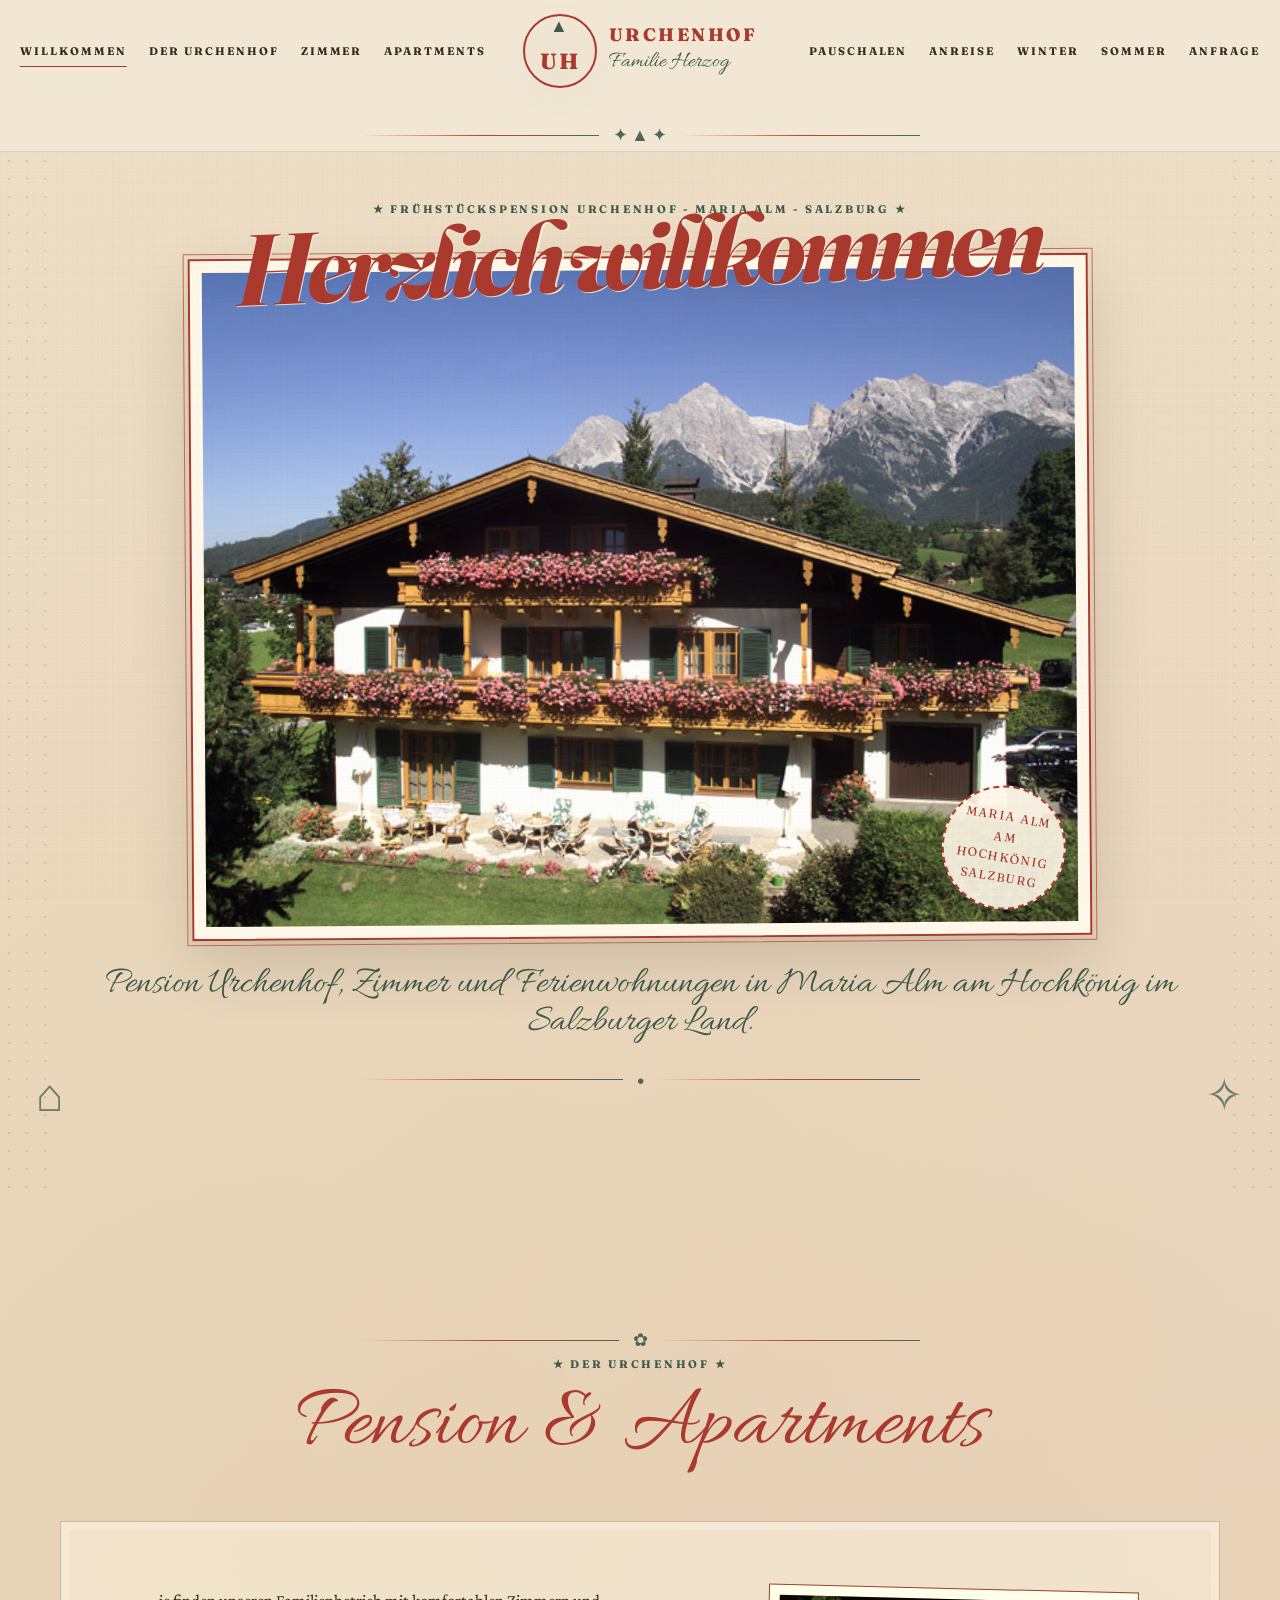
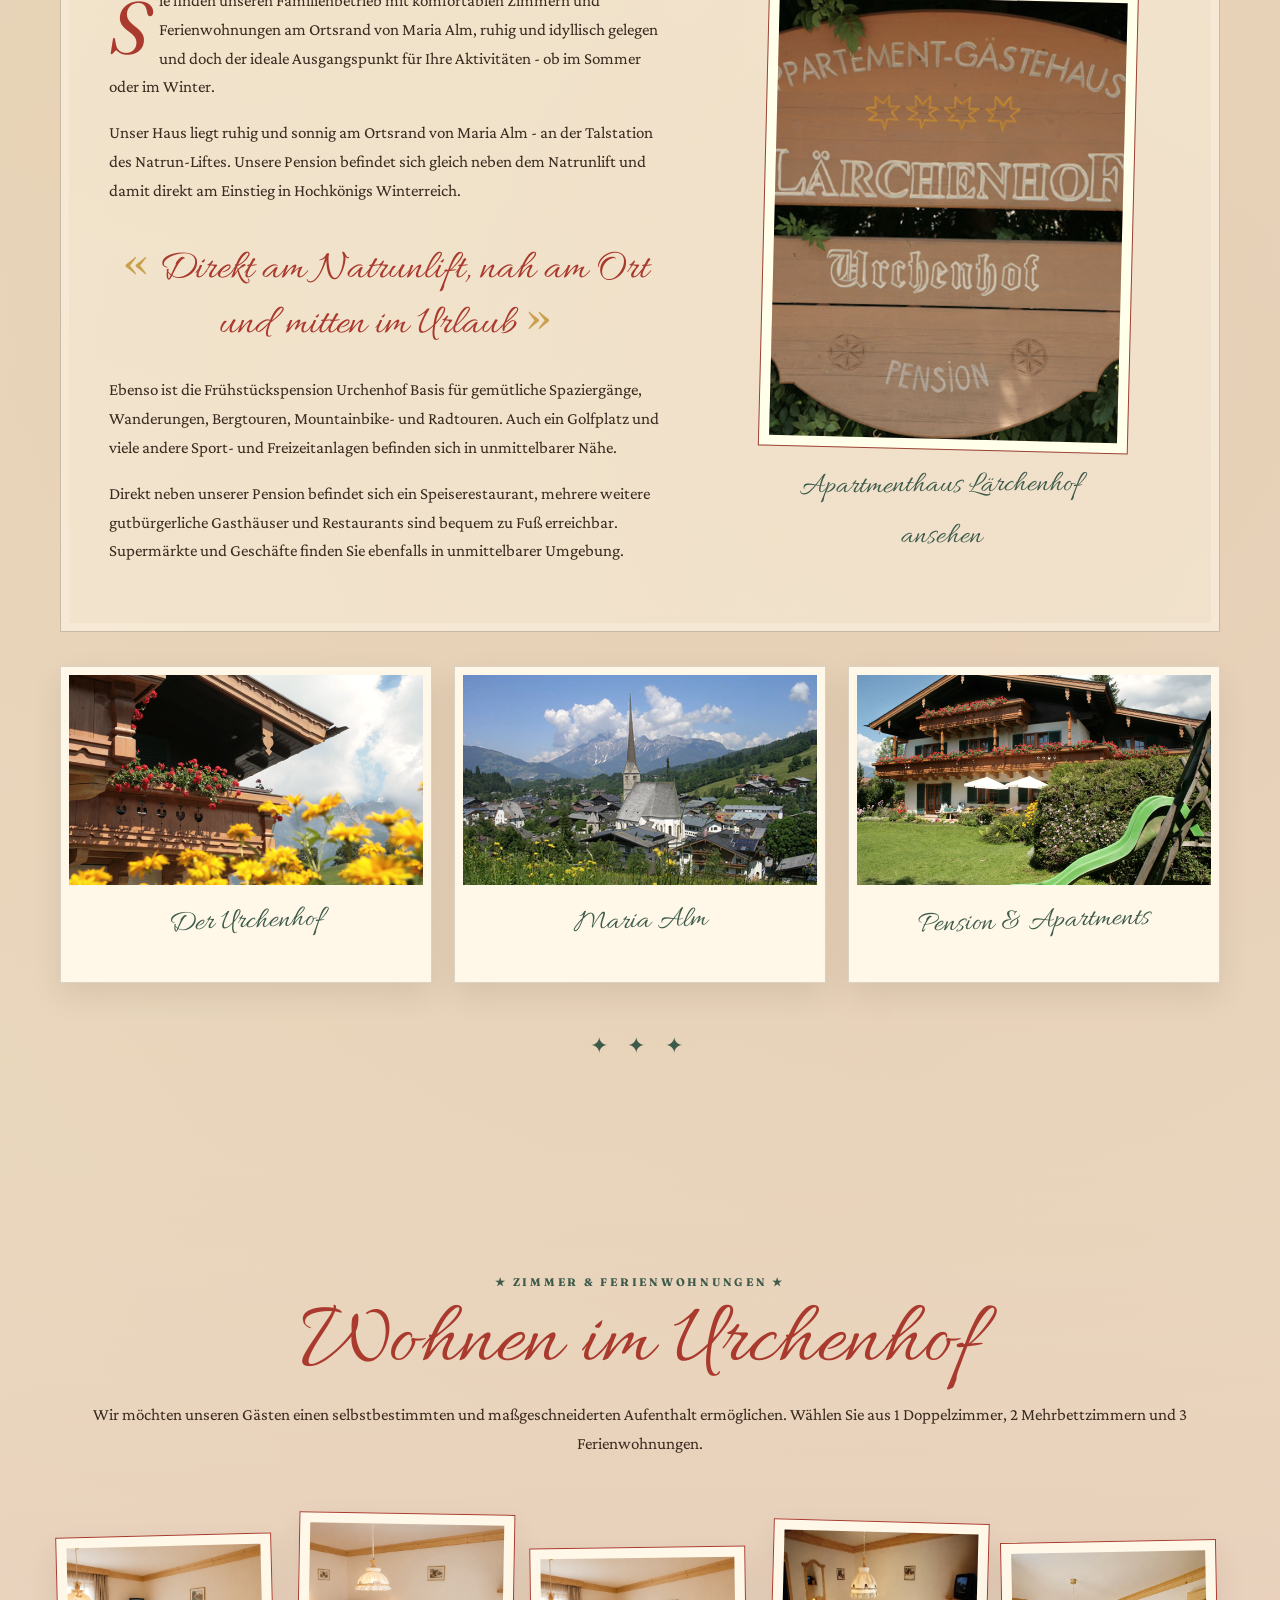
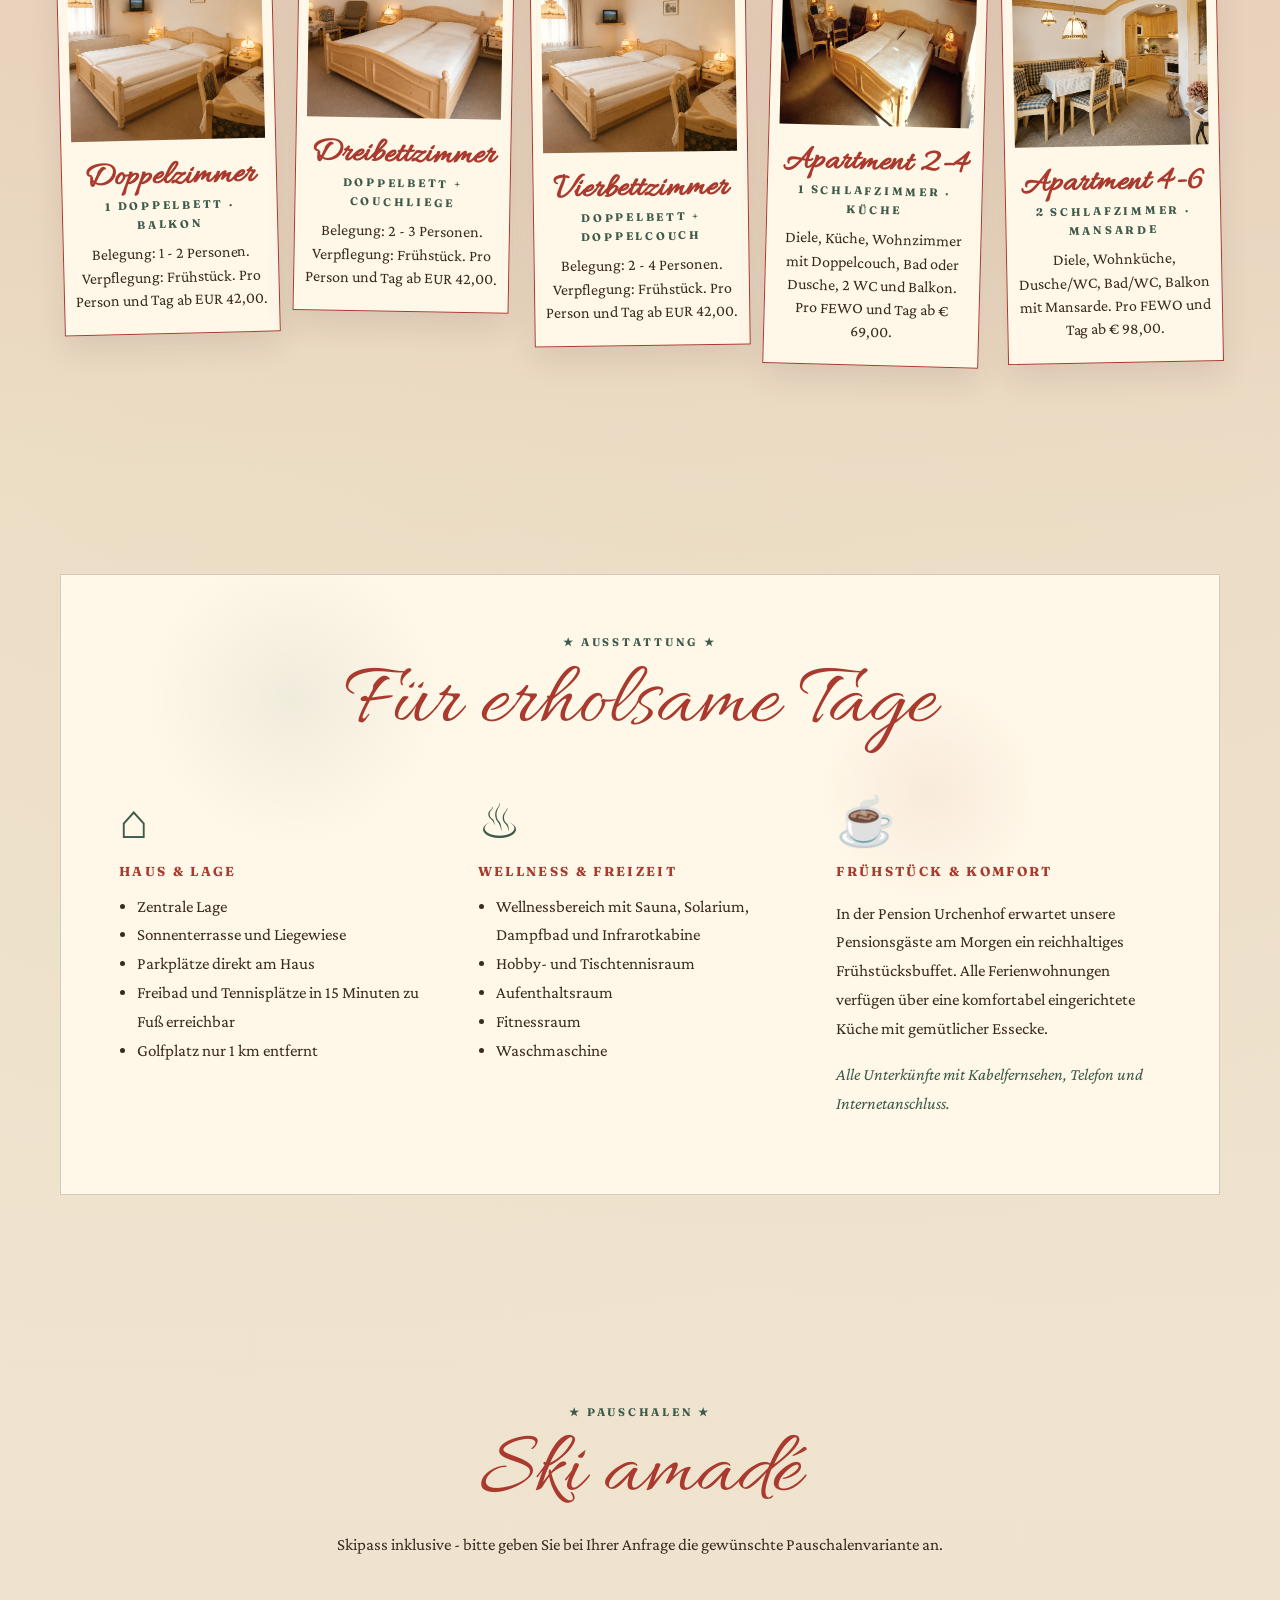
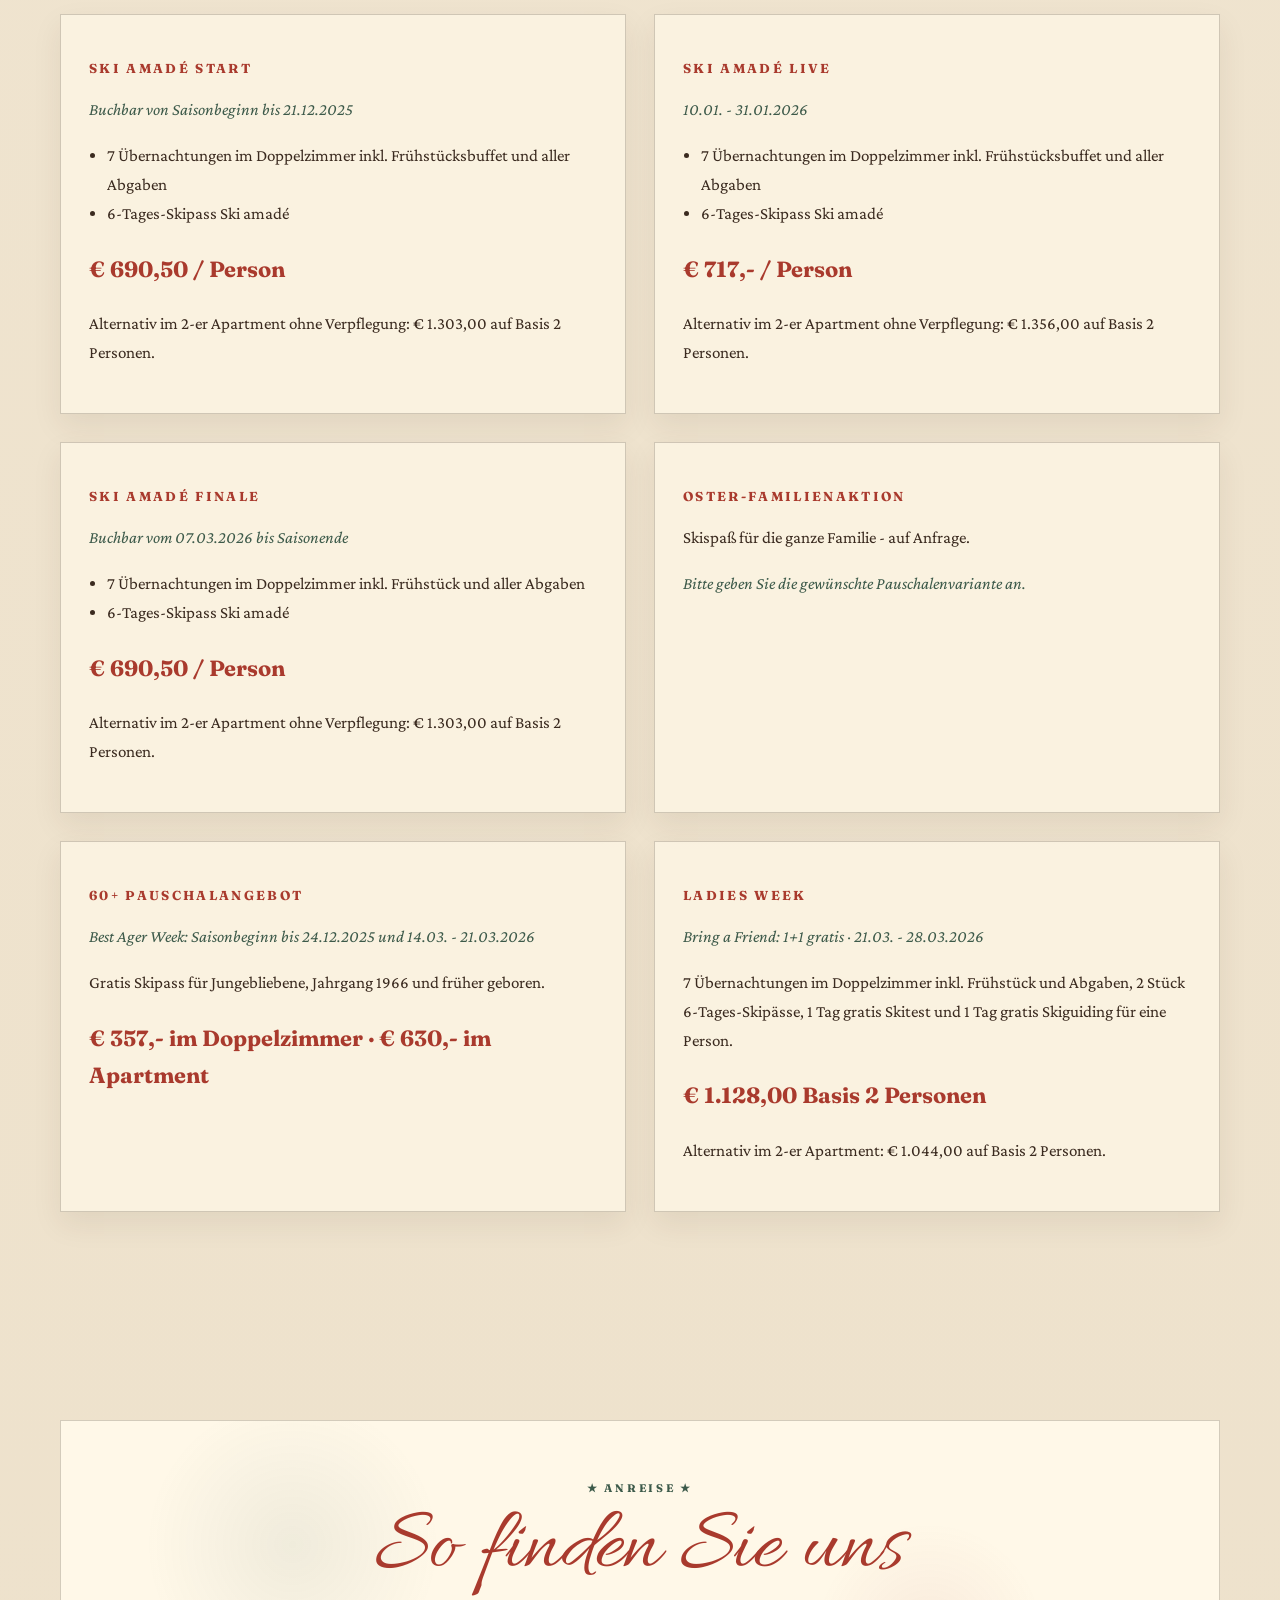
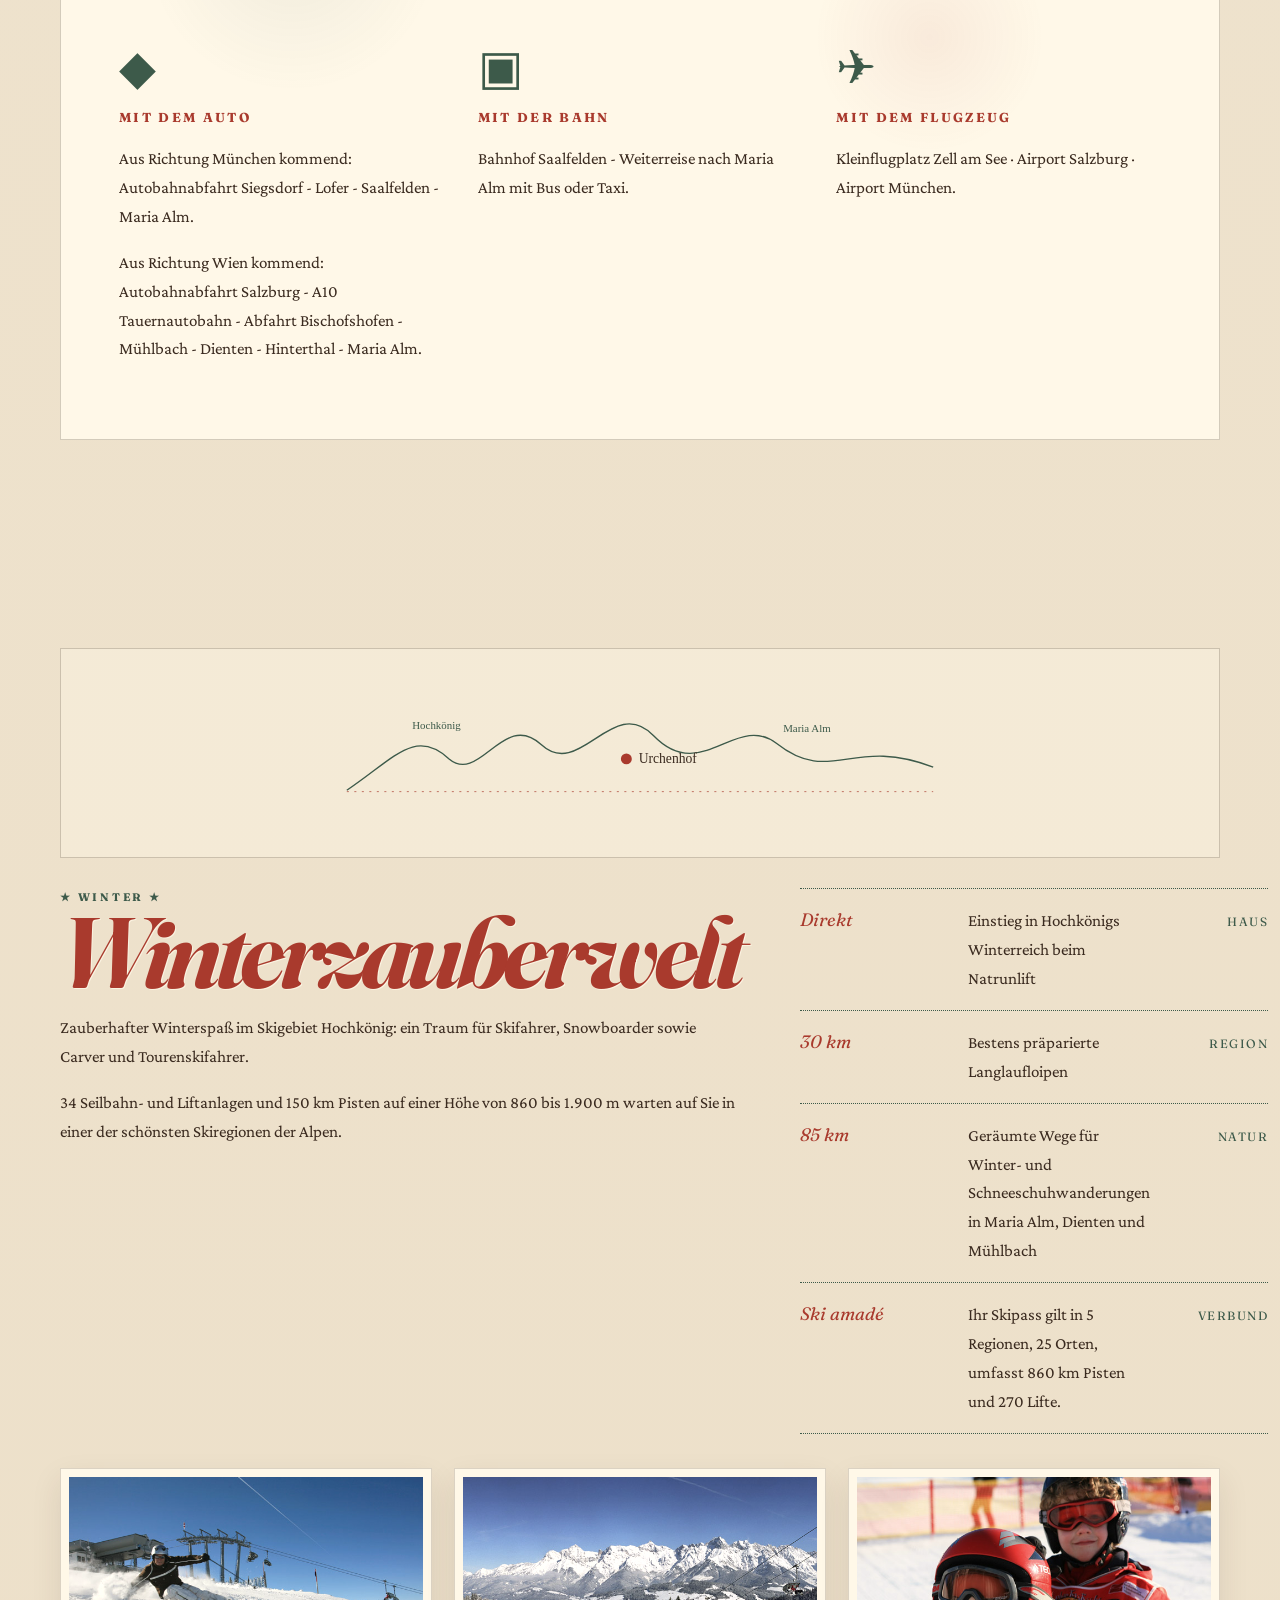
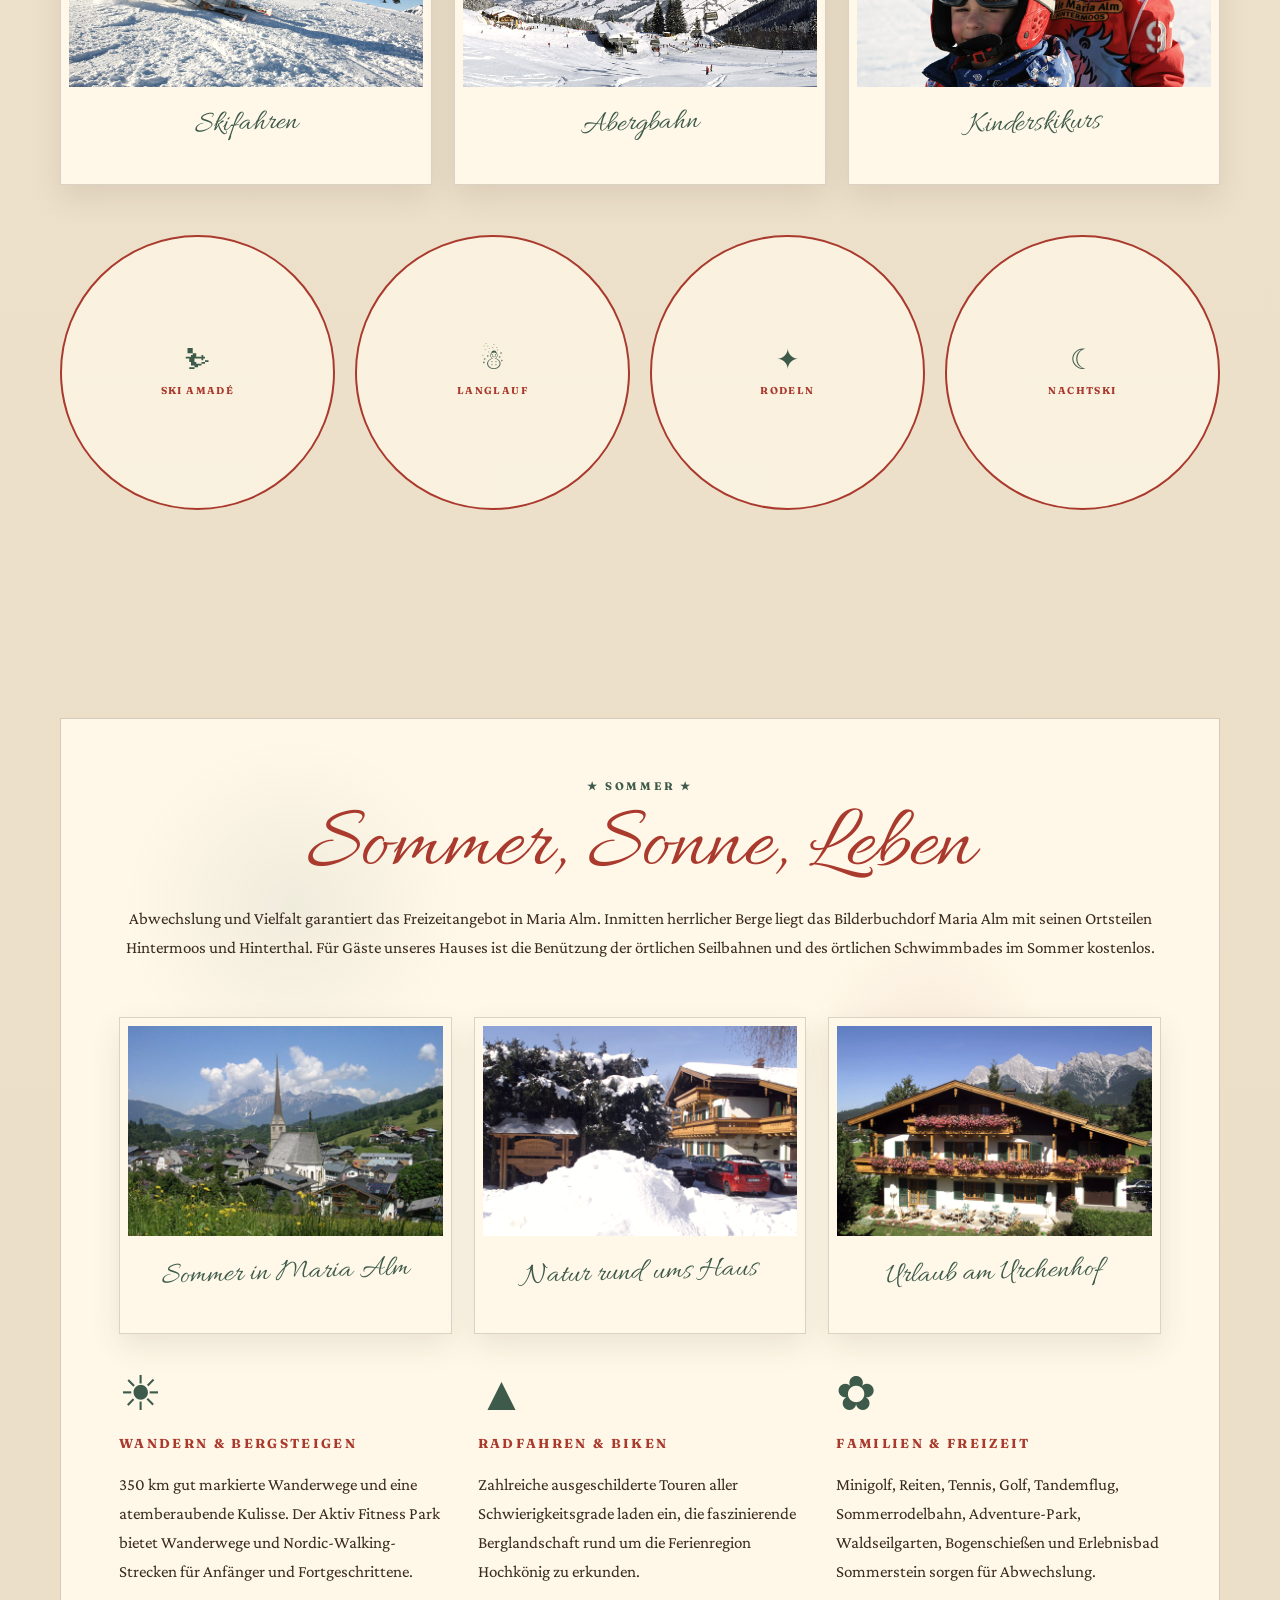
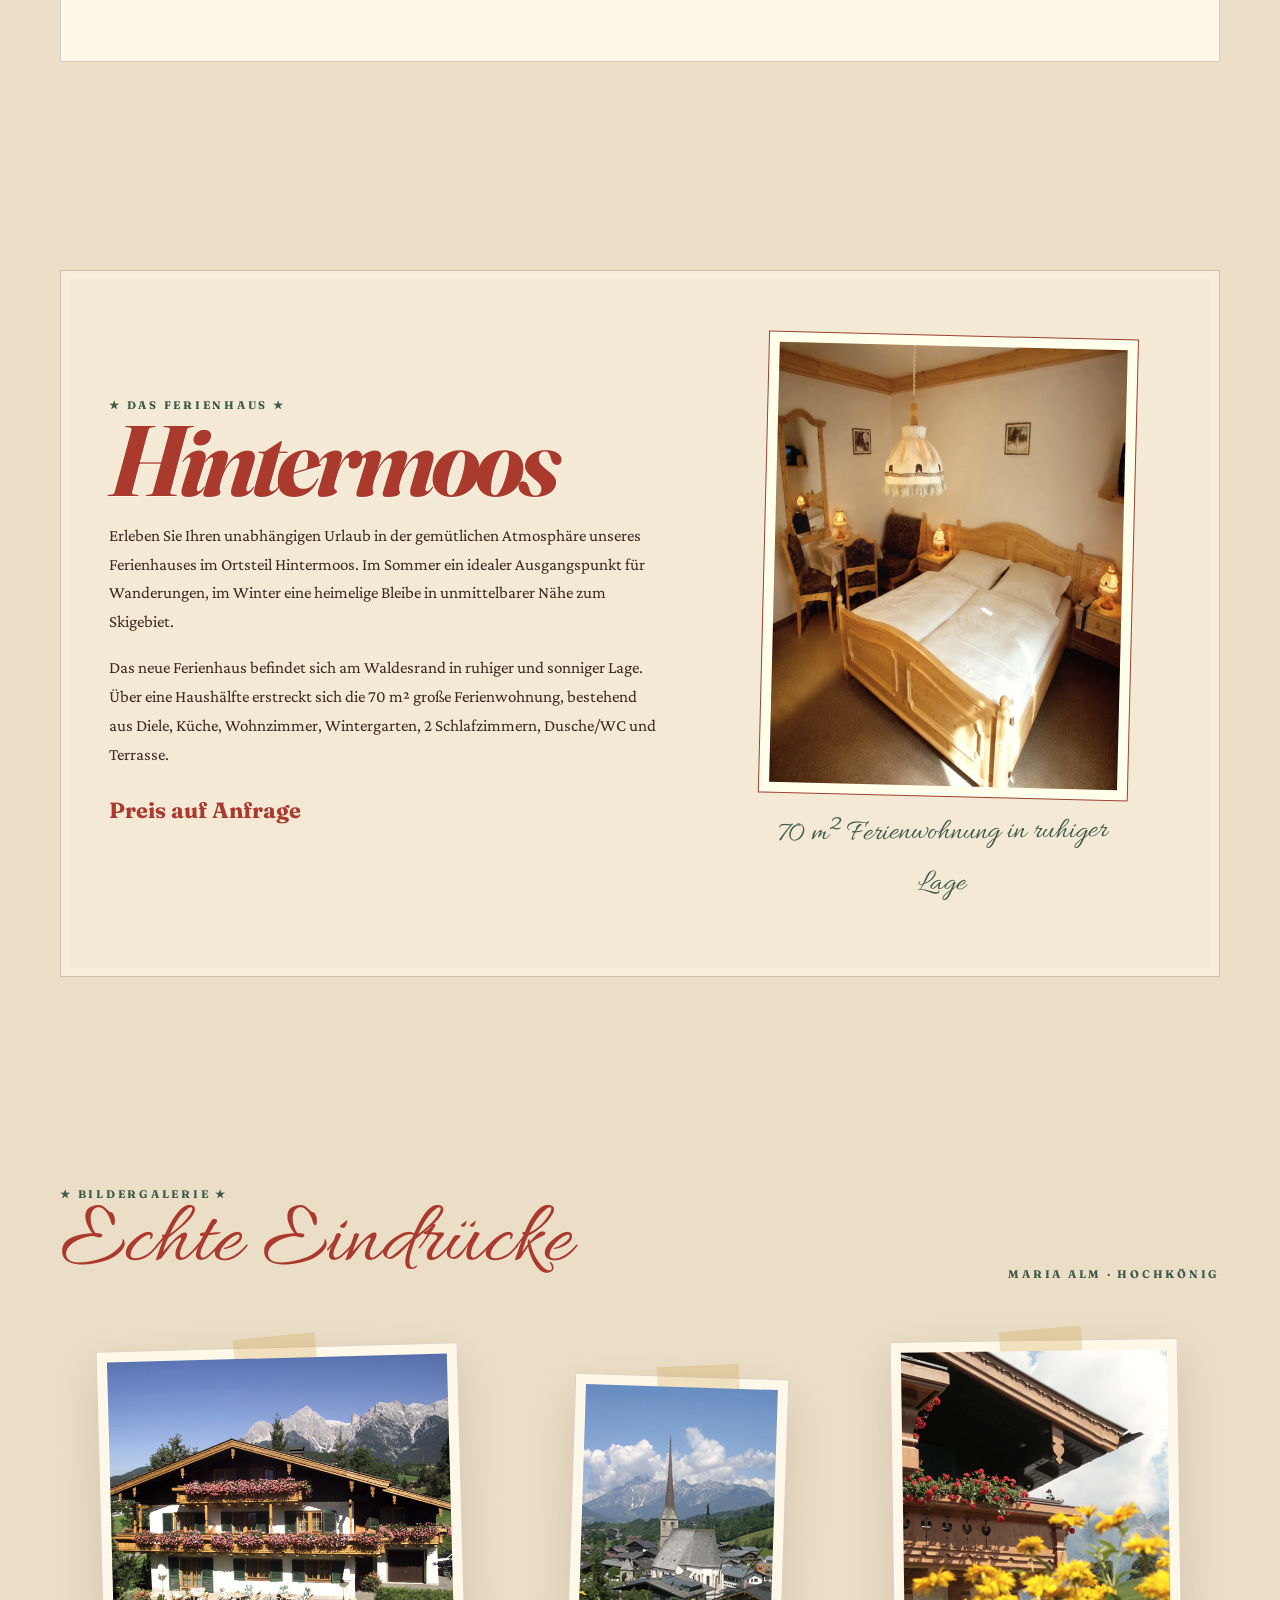
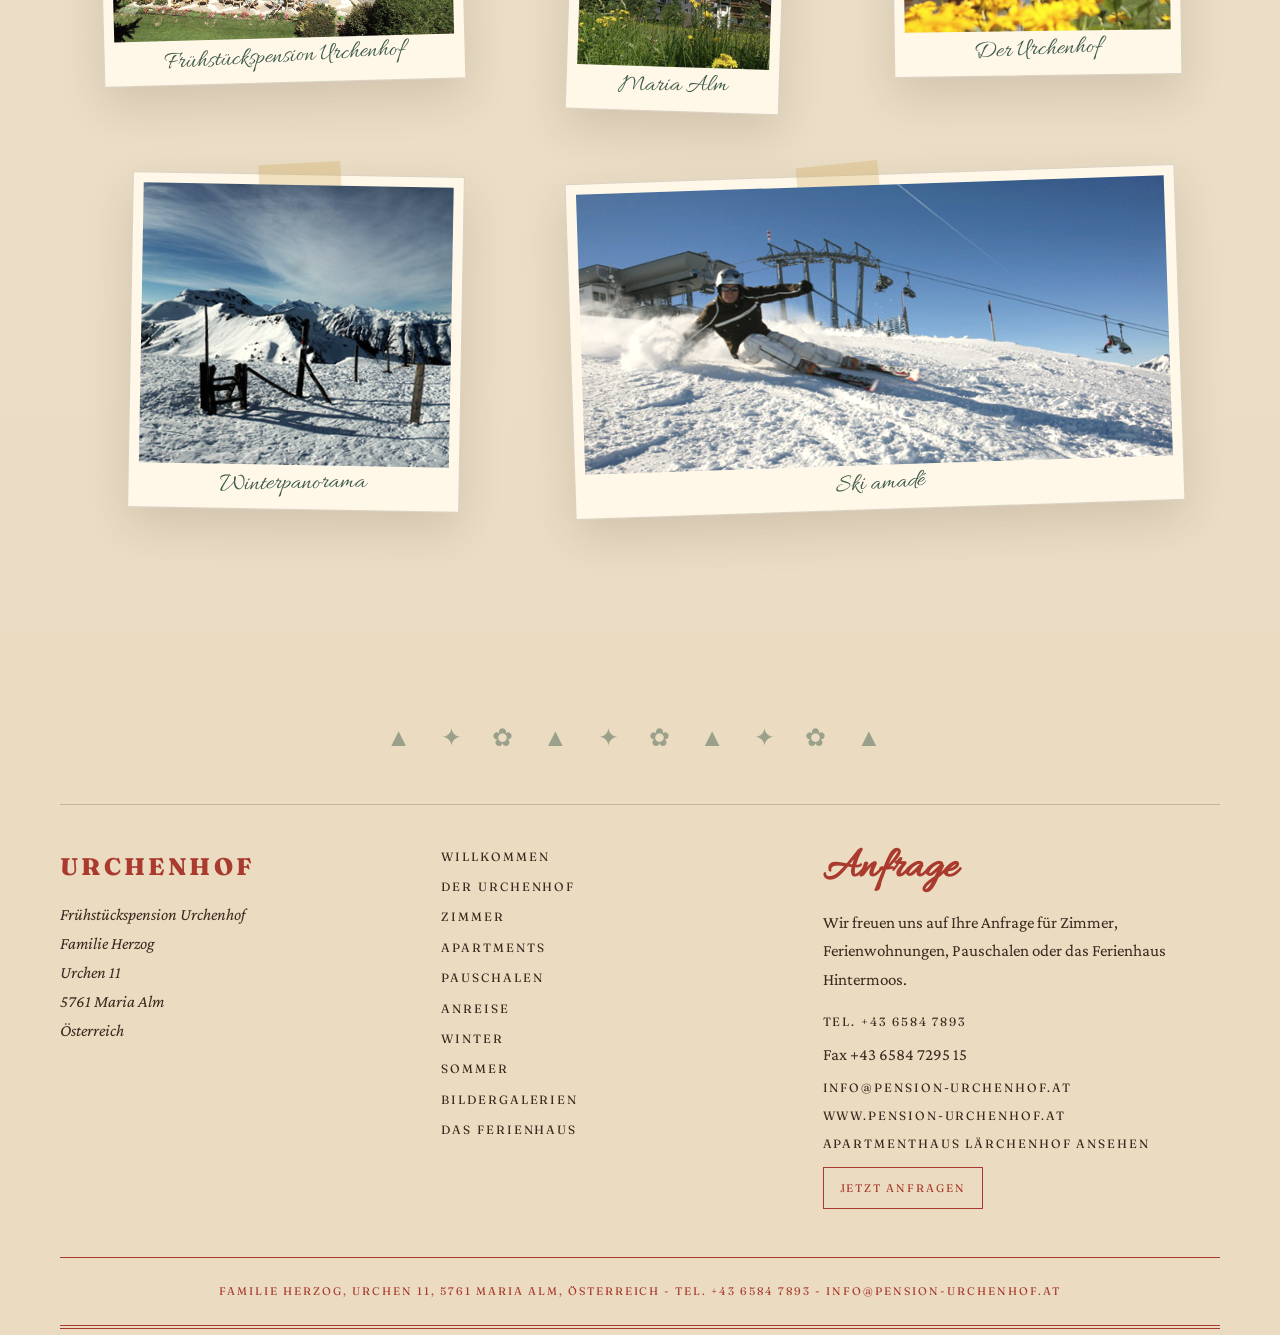
==== commit 6f75cb95: "Update Urchenhof homepage content and imagery" ====
--- a/index.html
+++ b/index.html
@@ -10,7 +10,7 @@
   <meta property="og:type" content="website" />
   <meta property="og:title" content="Frühstückspension Urchenhof - Maria Alm - Salzburg" />
   <meta property="og:description" content="Zimmer und Ferienwohnungen am Ortsrand von Maria Alm, direkt beim Natrunlift und nahe Skigebiet Hochkönig." />
-  <meta property="og:image" content="fotos/newlogo.png" />
+  <meta property="og:image" content="https://www.pension-urchenhof.at/fotos/urchenhof_front04_640x480.jpg" />
   <meta property="og:locale" content="de_AT" />
   <link rel="canonical" href="https://www.pension-urchenhof.at/" />
   <link rel="icon" href="fotos/newlogo.png" />
@@ -23,7 +23,7 @@
     "@type": "BedAndBreakfast",
     "name": "Frühstückspension Urchenhof",
     "description": "Pension Urchenhof, Zimmer und Ferienwohnungen in Maria Alm am Hochkönig im Salzburger Land.",
-    "image": "https://www.pension-urchenhof.at/fotos/newlogo.png",
+    "image": "https://www.pension-urchenhof.at/fotos/urchenhof_front04_640x480.jpg",
     "url": "https://www.pension-urchenhof.at/",
     "telephone": "+43 6584 7893",
     "email": "info@pension-urchenhof.at",
@@ -48,15 +48,15 @@
       --paper:#F2E8D5;--rose:#E8C9B8;--red:#A93A2D;--green:#3D5A4A;--mustard:#C9A04E;--ink:#3A2A1F;--cream:#FFF8E8;--line:rgba(58,42,31,.22);--shadow:0 24px 60px rgba(58,42,31,.16);--serif:'Crimson Pro', Georgia, serif;--display:'Fraunces', Georgia, serif;--script:'Allura', cursive;--brush:'Caveat Brush', cursive;
     }
     *{box-sizing:border-box}html{scroll-behavior:smooth}body{margin:0;background:radial-gradient(circle at 18% 12%,rgba(201,160,78,.16),transparent 28%),radial-gradient(circle at 82% 16%,rgba(169,58,45,.10),transparent 24%),linear-gradient(180deg,var(--paper),#eadcc4 100%);color:var(--ink);font-family:var(--serif);font-size:17px;line-height:1.7;overflow-x:hidden}body::before{content:"";position:fixed;inset:0;pointer-events:none;opacity:.32;background-image:linear-gradient(rgba(58,42,31,.035) 1px,transparent 1px),linear-gradient(90deg,rgba(58,42,31,.025) 1px,transparent 1px),radial-gradient(rgba(58,42,31,.12) .6px,transparent .6px);background-size:100% 7px,7px 100%,5px 5px;mix-blend-mode:multiply;z-index:20}a{color:inherit;text-decoration:none}img{display:block;max-width:100%;height:auto}section{position:relative;padding:104px 24px}.wrap{width:min(1160px,calc(100% - 32px));margin:0 auto}.eyebrow{font-family:var(--display);font-size:11px;letter-spacing:.25em;text-transform:uppercase;color:var(--green);font-weight:700}.script{font-family:var(--script);color:var(--red);font-size:clamp(46px,7vw,92px);line-height:.9;font-weight:400}.display-title{font-family:var(--display);font-size:clamp(48px,8vw,100px);line-height:.9;letter-spacing:-.055em;color:var(--red);font-style:italic;margin:0;text-wrap:balance;text-shadow:1px 1px 0 rgba(255,248,232,.75)}.ornament{width:min(560px,90vw);margin:22px auto 0;display:flex;align-items:center;gap:14px;color:var(--red);opacity:.9}.ornament::before,.ornament::after{content:"";height:1px;flex:1;background:linear-gradient(90deg,transparent,var(--red),var(--green))}.ornament span{font-size:18px;color:var(--green)}
-    .site-header{position:sticky;top:0;z-index:50;background:rgba(242,232,213,.9);backdrop-filter:blur(16px);border-bottom:1px solid rgba(58,42,31,.12);transition:.4s ease}.site-header.scrolled{box-shadow:0 10px 30px rgba(58,42,31,.08)}.nav-shell{width:min(1240px,calc(100% - 24px));margin:0 auto;display:grid;grid-template-columns:1fr auto 1fr;align-items:center;gap:22px;padding:14px 0 10px;transition:.4s ease}.site-header.scrolled .nav-shell{padding:8px 0}.nav-left,.nav-right{display:flex;gap:22px;align-items:center}.nav-right{justify-content:flex-end}.nav-link{position:relative;font-family:var(--display);font-size:11px;letter-spacing:.18em;text-transform:uppercase;font-weight:700}.nav-link::after{content:"";position:absolute;left:50%;bottom:-7px;width:0;height:1px;background:var(--red);transition:.35s ease;transform:translateX(-50%)}.nav-link:hover::after,.nav-link.active::after{width:100%}.brand{display:flex;align-items:center;justify-content:center;gap:12px;color:var(--red);min-width:230px;text-align:left}.brand img{width:70px;height:70px;object-fit:contain;filter:drop-shadow(0 8px 14px rgba(58,42,31,.12))}.brand-name{font-family:var(--display);text-transform:uppercase;letter-spacing:.14em;font-weight:800;font-size:18px}.brand-sub{font-family:var(--script);color:var(--green);font-size:23px;margin-top:-8px}.brand-badge{display:none;width:46px;height:46px;border-radius:50%;border:2px double var(--red);place-items:center;font-family:var(--display);font-weight:800;color:var(--red);background:var(--cream)}.site-header.scrolled .brand-copy{display:none}.site-header.scrolled .brand img{width:46px;height:46px}.site-header.scrolled .brand-badge{display:grid}.mobile-toggle{display:none}.side-pattern{position:absolute;top:0;bottom:0;width:54px;opacity:.15;background-image:radial-gradient(var(--green) 1.5px,transparent 1.5px);background-size:18px 18px}.side-pattern.left{left:0}.side-pattern.right{right:0}
+    .site-header{position:sticky;top:0;z-index:50;background:rgba(242,232,213,.9);backdrop-filter:blur(16px);border-bottom:1px solid rgba(58,42,31,.12);transition:.4s ease}.site-header.scrolled{box-shadow:0 10px 30px rgba(58,42,31,.08)}.nav-shell{width:min(1240px,calc(100% - 24px));margin:0 auto;display:grid;grid-template-columns:1fr auto 1fr;align-items:center;gap:22px;padding:14px 0 10px;transition:.4s ease}.site-header.scrolled .nav-shell{padding:8px 0}.nav-left,.nav-right{display:flex;gap:22px;align-items:center}.nav-right{justify-content:flex-end}.nav-link{position:relative;font-family:var(--display);font-size:11px;letter-spacing:.18em;text-transform:uppercase;font-weight:700}.nav-link::after{content:"";position:absolute;left:50%;bottom:-7px;width:0;height:1px;background:var(--red);transition:.35s ease;transform:translateX(-50%)}.nav-link:hover::after,.nav-link.active::after{width:100%}.brand{display:flex;align-items:center;justify-content:center;gap:12px;color:var(--red);min-width:230px;text-align:left}.brand-logo{display:grid;place-items:center;width:74px;height:74px;border:2px double var(--red);border-radius:50%;background:transparent;color:var(--red);font-family:var(--display);font-size:22px;font-weight:800;letter-spacing:.06em;filter:drop-shadow(0 8px 14px rgba(58,42,31,.10))}.brand-logo::before{content:"▲";display:block;color:var(--green);font-size:18px;line-height:.6}.brand-name{font-family:var(--display);text-transform:uppercase;letter-spacing:.14em;font-weight:800;font-size:18px}.brand-sub{font-family:var(--script);color:var(--green);font-size:23px;margin-top:-8px}.site-header.scrolled .brand-copy{display:none}.site-header.scrolled .brand-logo{width:46px;height:46px;font-size:15px}.site-header.scrolled .brand-logo::before{font-size:12px}.side-pattern{position:absolute;top:0;bottom:0;width:54px;opacity:.15;background-image:radial-gradient(var(--green) 1.5px,transparent 1.5px);background-size:18px 18px}.side-pattern.left{left:0}.side-pattern.right{right:0}
     .hero{padding-top:48px;text-align:center;min-height:calc(100vh - 80px)}.postcard{width:min(900px,92vw);margin:38px auto 0;position:relative;transform:rotate(-.4deg)}.hero-title{position:absolute;left:50%;top:-48px;transform:translateX(-50%) rotate(-2deg);z-index:4;width:100%;pointer-events:none}.photo-frame{position:relative;background:var(--cream);padding:12px;border:2px solid var(--red);outline:1px solid rgba(169,58,45,.65);outline-offset:4px;box-shadow:var(--shadow)}.photo-frame img{aspect-ratio:4/3;width:100%;object-fit:cover;filter:sepia(.12) saturate(.95) contrast(.98)}.stamp{position:absolute;right:24px;bottom:24px;width:124px;height:124px;border-radius:50%;display:grid;place-items:center;text-align:center;font-family:var(--display);font-size:12px;letter-spacing:.12em;text-transform:uppercase;color:var(--red);border:2px dashed var(--red);background:rgba(255,248,232,.9);transform:rotate(10deg)}.hero-line{margin:28px auto 0;font-family:var(--script);color:var(--green);font-size:38px;line-height:1}.corner-icon{position:absolute;bottom:64px;color:var(--green);opacity:.72;font-size:46px;font-family:var(--brush)}.corner-icon.left{left:36px}.corner-icon.right{right:36px}.chapter{text-align:center;margin-bottom:54px}.chapter .script{display:block;margin:12px 0 8px}
-    .book-grid{display:grid;grid-template-columns:1.05fr .85fr;gap:60px;align-items:center;border:1px solid var(--line);padding:48px;background:rgba(255,248,232,.42);box-shadow:inset 0 0 0 8px rgba(255,248,232,.28)}.book-text p:first-child::first-letter{font-family:var(--display);font-size:74px;color:var(--red);float:left;line-height:.78;margin:12px 10px 0 0;font-style:italic}.quote{text-align:center;font-family:var(--script);font-size:42px;line-height:1;color:var(--red);margin:30px auto}.quote::before{content:"« ";font-family:var(--display);font-size:48px;color:var(--mustard)}.quote::after{content:" »";font-family:var(--display);font-size:48px;color:var(--mustard)}.portrait-card{transform:rotate(1.4deg)}.portrait-card img{aspect-ratio:4/5;object-fit:cover;border:10px solid var(--cream);outline:1px solid var(--red);filter:sepia(.14) saturate(.9)}.caption{font-family:var(--script);font-size:30px;color:var(--green);text-align:center;margin-top:12px;transform:rotate(-2deg)}.stars{text-align:center;color:var(--green);font-size:22px;letter-spacing:.35em;margin-top:44px}
+    .book-grid{display:grid;grid-template-columns:1.05fr .85fr;gap:60px;align-items:center;border:1px solid var(--line);padding:48px;background:rgba(255,248,232,.42);box-shadow:inset 0 0 0 8px rgba(255,248,232,.28)}.book-text p:first-child::first-letter{font-family:var(--display);font-size:74px;color:var(--red);float:left;line-height:.78;margin:12px 10px 0 0;font-style:italic}.quote{text-align:center;font-family:var(--script);font-size:42px;line-height:1;color:var(--red);margin:30px auto}.quote::before{content:"« ";font-family:var(--display);font-size:48px;color:var(--mustard)}.quote::after{content:" »";font-family:var(--display);font-size:48px;color:var(--mustard)}.portrait-card{transform:rotate(1.4deg)}.portrait-card img{aspect-ratio:4/5;object-fit:cover;border:10px solid var(--cream);outline:1px solid var(--red);filter:sepia(.14) saturate(.9)}.caption{font-family:var(--script);font-size:30px;color:var(--green);text-align:center;margin-top:12px;transform:rotate(-2deg)}.stars{text-align:center;color:var(--green);font-size:22px;letter-spacing:.35em;margin-top:44px}.image-row{display:grid;grid-template-columns:repeat(3,1fr);gap:22px;margin:34px 0}.image-row figure{margin:0;background:var(--cream);padding:8px 8px 34px;border:1px solid rgba(58,42,31,.18);box-shadow:0 12px 28px rgba(58,42,31,.10);position:relative}.image-row img{width:100%;height:210px;object-fit:cover;filter:sepia(.08) saturate(.95)}
     .rooms{background:linear-gradient(180deg,transparent,rgba(232,201,184,.45),transparent)}.room-album{position:relative;display:grid;grid-template-columns:repeat(5,1fr);gap:20px;align-items:start}.room-card{background:var(--cream);border:1.5px solid var(--red);padding:10px 10px 22px;position:relative;transition:.45s cubic-bezier(.2,.8,.2,1);box-shadow:0 14px 30px rgba(58,42,31,.10)}.room-card:nth-child(1){transform:rotate(-1.4deg);margin-top:22px}.room-card:nth-child(2){transform:rotate(1deg)}.room-card:nth-child(3){transform:rotate(-.8deg);margin-top:34px}.room-card:nth-child(4){transform:rotate(1.5deg);margin-top:8px}.room-card:nth-child(5){transform:rotate(-1.1deg);margin-top:28px}.room-card:hover{transform:translateY(-4px) rotate(0deg);box-shadow:0 22px 46px rgba(58,42,31,.15)}.room-card img{aspect-ratio:1/1;object-fit:cover;width:100%;filter:sepia(.12) saturate(.9)}.room-icon{position:absolute;right:16px;top:16px;background:var(--cream);border:1px solid var(--red);color:var(--red);width:34px;height:34px;display:grid;place-items:center;border-radius:50%;font-size:17px}.room-name{font-family:var(--script);font-size:34px;color:var(--red);line-height:1;margin:20px 0 0;text-align:center}.room-type{text-align:center;margin:2px 0 8px}.room-card p{font-size:16px;text-align:center;margin:0;line-height:1.45}
     .menu-card{background:radial-gradient(circle at 20% 20%,rgba(61,90,74,.08),transparent 14%),radial-gradient(circle at 75% 35%,rgba(169,58,45,.07),transparent 12%),var(--cream);border:1px solid var(--line);padding:58px;position:relative;overflow:hidden}.content-grid{display:grid;grid-template-columns:repeat(3,1fr);gap:34px;margin-top:36px}.content-item{position:relative;z-index:1}.line-icon{font-size:48px;color:var(--green);font-family:var(--brush);line-height:1}.content-item h3,.package h3{font-family:var(--display);font-size:13px;letter-spacing:.18em;text-transform:uppercase;color:var(--red);margin:14px 0 10px}.content-item ul,.package ul{margin:0;padding-left:18px}.small-note{font-style:italic;color:var(--green)}.brochure-grid{display:grid;grid-template-columns:.9fr 1.1fr;gap:60px;align-items:start}.map-line{border:1px solid var(--line);padding:24px;background:rgba(255,248,232,.36);margin-bottom:30px}.map-svg{width:100%;height:150px}.schedule{border-top:1px dotted var(--green)}.schedule-row{display:grid;grid-template-columns:150px 1fr 100px;gap:18px;padding:16px 0;border-bottom:1px dotted var(--green);align-items:baseline}.time{font-family:var(--display);font-style:italic;color:var(--red);font-size:18px}.distance{text-align:right;color:var(--green);font-family:var(--display);font-size:12px;letter-spacing:.12em;text-transform:uppercase}.badges{display:grid;grid-template-columns:repeat(4,1fr);gap:20px;margin-top:50px}.badge{aspect-ratio:1/1;border-radius:50%;border:2px double var(--red);background:rgba(255,248,232,.72);display:flex;flex-direction:column;align-items:center;justify-content:center;text-align:center;padding:14px;color:var(--red)}.badge span{font-size:28px;color:var(--green);line-height:1}.badge b{font-family:var(--display);font-size:10px;letter-spacing:.14em;text-transform:uppercase;margin-top:8px}
     .package-grid{display:grid;grid-template-columns:repeat(2,1fr);gap:28px}.package{background:rgba(255,248,232,.72);border:1px solid var(--line);padding:28px;box-shadow:0 12px 28px rgba(58,42,31,.08)}.price{font-family:var(--display);color:var(--red);font-size:22px;font-weight:700}.gallery-head{display:flex;justify-content:space-between;align-items:end;margin-bottom:46px}.gallery-grid{display:grid;grid-template-columns:1.2fr .8fr 1fr;gap:28px;align-items:start}.album-photo{position:relative;background:var(--cream);padding:10px 10px 44px;border:1px solid rgba(58,42,31,.18);box-shadow:0 18px 45px rgba(58,42,31,.14);transition:.6s cubic-bezier(.16,1,.3,1)}.album-photo:nth-child(1){transform:rotate(-1.5deg)}.album-photo:nth-child(2){transform:rotate(1.8deg);margin-top:46px}.album-photo:nth-child(3){transform:rotate(-.8deg);margin-top:10px}.album-photo:nth-child(4){transform:rotate(1deg);grid-column:1/2;margin-left:70px}.album-photo:nth-child(5){transform:rotate(-1.9deg);grid-column:2/4}.album-photo:hover{transform:scale(1.03) rotate(0deg);z-index:4}.album-photo::before{content:"";position:absolute;top:-12px;left:38%;width:82px;height:25px;background:rgba(201,160,78,.28);transform:rotate(-4deg)}.album-photo img{width:100%;height:280px;object-fit:cover;filter:sepia(.12) saturate(.9)}.album-photo .caption{position:absolute;left:14px;right:14px;bottom:4px;font-size:25px}
-    footer{padding:86px 24px 42px;background:#eadbc1;position:relative}.footer-band{text-align:center;color:var(--green);opacity:.45;letter-spacing:.5em;font-size:25px;margin-bottom:44px}.footer-grid{display:grid;grid-template-columns:1fr 1fr 1.2fr;gap:50px;border-top:1px solid var(--line);padding-top:42px}.footer-logo{font-family:var(--display);font-size:24px;text-transform:uppercase;letter-spacing:.14em;color:var(--red);font-weight:800}.footer-address{font-style:italic;margin-top:14px}.footer-menu{display:grid;gap:10px;align-content:start}.footer-menu a,.contact-link{font-family:var(--display);font-size:12px;letter-spacing:.16em;text-transform:uppercase}.newsletter h3{font-family:var(--script);font-size:44px;color:var(--red);line-height:1;margin:0 0 18px}.contact-box{display:grid;gap:8px}.cta{display:inline-block;margin-top:12px;border:1px solid var(--red);color:var(--red);padding:11px 16px;font-family:var(--display);font-size:11px;letter-spacing:.18em;text-transform:uppercase;transition:.35s}.cta:hover{background:var(--red);color:var(--cream)}.footer-bottom{margin-top:48px;border-top:1px solid var(--red);border-bottom:4px double var(--red);padding:24px 0;text-align:center;font-family:var(--display);font-size:11px;letter-spacing:.18em;text-transform:uppercase;color:var(--red)}.made{font-family:var(--script);text-align:center;font-size:30px;color:var(--green);margin-top:18px}.reveal{opacity:0;transform:rotate(.5deg) translateY(24px);transition:1s cubic-bezier(.16,1,.3,1)}.reveal.visible{opacity:1;transform:rotate(0) translateY(0)}@keyframes sway{0%,100%{rotate:-1.2deg}50%{rotate:1.2deg}}.room-card,.album-photo{animation:sway 6s ease-in-out infinite}.room-card:hover,.album-photo:hover{animation:none}
+    footer{padding:86px 24px 42px;background:#eadbc1;position:relative}.footer-band{text-align:center;color:var(--green);opacity:.45;letter-spacing:.5em;font-size:25px;margin-bottom:44px}.footer-grid{display:grid;grid-template-columns:1fr 1fr 1.2fr;gap:50px;border-top:1px solid var(--line);padding-top:42px}.footer-logo{font-family:var(--display);font-size:24px;text-transform:uppercase;letter-spacing:.14em;color:var(--red);font-weight:800}.footer-address{font-style:italic;margin-top:14px}.footer-menu{display:grid;gap:10px;align-content:start}.footer-menu a,.contact-link{font-family:var(--display);font-size:12px;letter-spacing:.16em;text-transform:uppercase}.newsletter h3{font-family:var(--script);font-size:44px;color:var(--red);line-height:1;margin:0 0 18px}.contact-box{display:grid;gap:8px}.cta{display:inline-block;margin-top:12px;border:1px solid var(--red);color:var(--red);padding:11px 16px;font-family:var(--display);font-size:11px;letter-spacing:.18em;text-transform:uppercase;transition:.35s}.cta:hover{background:var(--red);color:var(--cream)}.footer-bottom{margin-top:48px;border-top:1px solid var(--red);border-bottom:4px double var(--red);padding:24px 0;text-align:center;font-family:var(--display);font-size:11px;letter-spacing:.18em;text-transform:uppercase;color:var(--red)}.reveal{opacity:0;transform:rotate(.5deg) translateY(24px);transition:1s cubic-bezier(.16,1,.3,1)}.reveal.visible{opacity:1;transform:rotate(0) translateY(0)}@keyframes sway{0%,100%{rotate:-1.2deg}50%{rotate:1.2deg}}.room-card,.album-photo{animation:sway 6s ease-in-out infinite}.room-card:hover,.album-photo:hover{animation:none}
     @media (max-width:1050px){.room-album{grid-template-columns:repeat(2,1fr)}.content-grid,.package-grid{grid-template-columns:1fr 1fr}.nav-left,.nav-right{gap:14px}.brand{min-width:190px}}
-    @media (max-width:900px){.nav-left,.nav-right{display:none}.nav-shell{grid-template-columns:1fr auto}.brand{justify-content:flex-start}.mobile-toggle{display:block;border:1px solid var(--red);background:var(--cream);color:var(--red);font-family:var(--display);letter-spacing:.16em;text-transform:uppercase;padding:10px 13px;border-radius:999px}.mobile-menu{position:fixed;inset:0;background:var(--paper);z-index:100;display:none;place-items:center;text-align:center}.mobile-menu.open{display:grid}.mobile-menu a{display:block;font-family:var(--display);font-size:34px;color:var(--red);margin:12px 0}.mobile-close{position:absolute;top:22px;right:22px;background:transparent;border:1px solid var(--red);color:var(--red);padding:10px 13px}.hero-title{position:relative;top:auto;left:auto;transform:rotate(-2deg);margin-bottom:-6px}.postcard{margin-top:14px}.stamp{width:86px;height:86px;font-size:9px;right:12px;bottom:12px}.corner-icon,.side-pattern{display:none}.book-grid,.brochure-grid,.footer-grid{grid-template-columns:1fr;padding:28px}.room-album,.content-grid,.badges,.gallery-grid,.package-grid{grid-template-columns:1fr}.gallery-head{display:block}.album-photo:nth-child(n){grid-column:auto;margin:0;transform:rotate(0)}.schedule-row{grid-template-columns:110px 1fr}.distance{display:none}section{padding:82px 18px}.menu-card{padding:34px}.display-title{font-size:56px}}
+    @media (max-width:900px){.nav-shell{grid-template-columns:1fr;gap:12px}.brand{justify-content:center;min-width:0}.nav-left,.nav-right{display:flex;justify-content:center;flex-wrap:wrap;gap:10px}.nav-link{font-size:10px}.hero-title{position:relative;top:auto;left:auto;transform:rotate(-2deg);margin-bottom:-6px}.postcard{margin-top:14px}.stamp{width:86px;height:86px;font-size:9px;right:12px;bottom:12px}.corner-icon,.side-pattern{display:none}.book-grid,.brochure-grid,.footer-grid{grid-template-columns:1fr;padding:28px}.room-album,.content-grid,.badges,.gallery-grid,.package-grid,.image-row{grid-template-columns:1fr}.gallery-head{display:block}.album-photo:nth-child(n){grid-column:auto;margin:0;transform:rotate(0)}.schedule-row{grid-template-columns:110px 1fr}.distance{display:none}section{padding:82px 18px}.menu-card{padding:34px}.display-title{font-size:56px}}
   </style>
 </head>
 <body>
@@ -69,27 +69,20 @@
         <a class="nav-link" href="#apartments">Apartments</a>
       </nav>
       <a class="brand" href="#top" aria-label="Urchenhof Startseite">
-        <img src="fotos/newlogo.png" alt="Logo Frühstückspension Urchenhof" />
+        <div class="brand-logo" aria-hidden="true">UH</div>
         <div class="brand-copy"><div class="brand-name">Urchenhof</div><div class="brand-sub">Familie Herzog</div></div>
-        <div class="brand-badge">UH</div>
       </a>
       <nav class="nav-right" aria-label="Hauptnavigation rechts">
         <a class="nav-link" href="#pauschalen">Pauschalen</a>
+        <a class="nav-link" href="#anreise">Anreise</a>
         <a class="nav-link" href="#winter">Winter</a>
         <a class="nav-link" href="#sommer">Sommer</a>
         <a class="nav-link" href="#kontakt">Anfrage</a>
       </nav>
-      <button class="mobile-toggle" id="openMenu">Menü</button>
     </div>
     <div class="ornament"><span>✦ ▲ ✦</span></div>
   </header>
 
-  <div class="mobile-menu" id="mobileMenu">
-    <button class="mobile-close" id="closeMenu">Schließen</button>
-    <div>
-      <a href="#willkommen">Willkommen</a><span>✦</span><a href="#haus">Der Urchenhof</a><span>✦</span><a href="#zimmer">Zimmer</a><span>✦</span><a href="#apartments">Apartments</a><span>✦</span><a href="#pauschalen">Pauschalen</a><span>✦</span><a href="#winter">Winter</a><span>✦</span><a href="#sommer">Sommer</a><span>✦</span><a href="#kontakt">Anfrage</a>
-    </div>
-  </div>
 
   <main id="top">
     <section class="hero reveal" id="willkommen">
@@ -99,7 +92,7 @@
         <div class="postcard">
           <h1 class="display-title hero-title">Herzlich willkommen</h1>
           <div class="photo-frame">
-            <img src="fotos/urchenhof_apartment.png" alt="Frühstückspension Urchenhof in Maria Alm am Hochkönig" />
+            <img src="fotos/urchenhof_front04_640x480.jpg" alt="Frühstückspension Urchenhof am Ortsrand von Maria Alm am Hochkönig" />
             <div class="stamp">Maria Alm<br>am Hochkönig<br>Salzburg</div>
           </div>
         </div>
@@ -120,7 +113,12 @@
             <p>Ebenso ist die Frühstückspension Urchenhof Basis für gemütliche Spaziergänge, Wanderungen, Bergtouren, Mountainbike- und Radtouren. Auch ein Golfplatz und viele andere Sport- und Freizeitanlagen befinden sich in unmittelbarer Nähe.</p>
             <p>Direkt neben unserer Pension befindet sich ein Speiserestaurant, mehrere weitere gutbürgerliche Gasthäuser und Restaurants sind bequem zu Fuß erreichbar. Supermärkte und Geschäfte finden Sie ebenfalls in unmittelbarer Umgebung.</p>
           </div>
-          <figure class="portrait-card"><img src="fotos/urchenhof_apartment2_4..png" alt="Urchenhof Ferienwohnung mit Balkon in Maria Alm" /><figcaption class="caption">Ruhig und sonnig am Ortsrand</figcaption></figure>
+          <figure class="portrait-card"><img src="fotos/laerchenhof_schild640x480.jpg" alt="Schild beim Apartmenthaus Lärchenhof neben der Pension Urchenhof" /><figcaption class="caption">Apartmenthaus Lärchenhof ansehen</figcaption></figure>
+        </div>
+        <div class="image-row" aria-label="Bilder vom Urchenhof und Maria Alm">
+          <figure><img src="fotos/urchenhof22_640x480.jpg" alt="Pension Urchenhof ruhig und sonnig am Ortsrand von Maria Alm"><figcaption class="caption">Der Urchenhof</figcaption></figure>
+          <figure><img src="fotos/mariaalm640x480.jpg" alt="Maria Alm am Hochkönig im Salzburger Land"><figcaption class="caption">Maria Alm</figcaption></figure>
+          <figure><img src="fotos/urchenhof16_640x480.jpg" alt="Außenansicht der Frühstückspension Urchenhof"><figcaption class="caption">Pension & Apartments</figcaption></figure>
         </div>
         <div class="stars">✦ ✦ ✦</div>
       </div>
@@ -157,7 +155,20 @@
           <article class="package"><h3>Ski amadé Start</h3><p class="small-note">Buchbar von Saisonbeginn bis 21.12.2025</p><ul><li>7 Übernachtungen im Doppelzimmer inkl. Frühstücksbuffet und aller Abgaben</li><li>6-Tages-Skipass Ski amadé</li></ul><p class="price">€ 690,50 / Person</p><p>Alternativ im 2-er Apartment ohne Verpflegung: € 1.303,00 auf Basis 2 Personen.</p></article>
           <article class="package"><h3>Ski amadé Live</h3><p class="small-note">10.01. - 31.01.2026</p><ul><li>7 Übernachtungen im Doppelzimmer inkl. Frühstücksbuffet und aller Abgaben</li><li>6-Tages-Skipass Ski amadé</li></ul><p class="price">€ 717,- / Person</p><p>Alternativ im 2-er Apartment ohne Verpflegung: € 1.356,00 auf Basis 2 Personen.</p></article>
           <article class="package"><h3>Ski amadé Finale</h3><p class="small-note">Buchbar vom 07.03.2026 bis Saisonende</p><ul><li>7 Übernachtungen im Doppelzimmer inkl. Frühstück und aller Abgaben</li><li>6-Tages-Skipass Ski amadé</li></ul><p class="price">€ 690,50 / Person</p><p>Alternativ im 2-er Apartment ohne Verpflegung: € 1.303,00 auf Basis 2 Personen.</p></article>
-          <article class="package"><h3>Best Ager Week & Ladies Week</h3><p>Best Ager Week für Jahrgang 1966 und früher: 7 Übernachtungen, 6-Tages-Skipass kostenlos, Skiguiding und Sammelpass für Stockwappen.</p><p class="price">ab € 357,- im Doppelzimmer</p><p>Ladies Week „Bring a Friend: 1+1 gratis“ vom 21.03. - 28.03.2026 auf Anfrage.</p></article>
+          <article class="package"><h3>Oster-Familienaktion</h3><p>Skispaß für die ganze Familie - auf Anfrage.</p><p class="small-note">Bitte geben Sie die gewünschte Pauschalenvariante an.</p></article>
+          <article class="package"><h3>60+ Pauschalangebot</h3><p class="small-note">Best Ager Week: Saisonbeginn bis 24.12.2025 und 14.03. - 21.03.2026</p><p>Gratis Skipass für Jungebliebene, Jahrgang 1966 und früher geboren.</p><p class="price">€ 357,- im Doppelzimmer · € 630,- im Apartment</p></article>
+          <article class="package"><h3>Ladies Week</h3><p class="small-note">Bring a Friend: 1+1 gratis · 21.03. - 28.03.2026</p><p>7 Übernachtungen im Doppelzimmer inkl. Frühstück und Abgaben, 2 Stück 6-Tages-Skipässe, 1 Tag gratis Skitest und 1 Tag gratis Skiguiding für eine Person.</p><p class="price">€ 1.128,00 Basis 2 Personen</p><p>Alternativ im 2-er Apartment: € 1.044,00 auf Basis 2 Personen.</p></article>
+        </div>
+      </div>
+    </section>
+
+    <section id="anreise" class="reveal">
+      <div class="wrap menu-card">
+        <div class="chapter"><div class="eyebrow">★ Anreise ★</div><span class="script">So finden Sie uns</span></div>
+        <div class="content-grid">
+          <article class="content-item"><div class="line-icon">◆</div><h3>Mit dem Auto</h3><p>Aus Richtung München kommend: Autobahnabfahrt Siegsdorf - Lofer - Saalfelden - Maria Alm.</p><p>Aus Richtung Wien kommend: Autobahnabfahrt Salzburg - A10 Tauernautobahn - Abfahrt Bischofshofen - Mühlbach - Dienten - Hinterthal - Maria Alm.</p></article>
+          <article class="content-item"><div class="line-icon">▣</div><h3>Mit der Bahn</h3><p>Bahnhof Saalfelden - Weiterreise nach Maria Alm mit Bus oder Taxi.</p></article>
+          <article class="content-item"><div class="line-icon">✈</div><h3>Mit dem Flugzeug</h3><p>Kleinflugplatz Zell am See · Airport Salzburg · Airport München.</p></article>
         </div>
       </div>
     </section>
@@ -166,8 +177,13 @@
       <div class="wrap">
         <div class="map-line"><svg class="map-svg" viewBox="0 0 900 220" fill="none" xmlns="http://www.w3.org/2000/svg"><path d="M20 172 C90 125 120 80 170 126 C215 164 250 54 305 105 C362 158 410 30 470 92 C540 164 590 58 650 103 C730 166 760 92 880 138" stroke="#3D5A4A" stroke-width="2"/><path d="M20 174 H880" stroke="#A93A2D" stroke-width="1" stroke-dasharray="3 8"/><circle cx="430" cy="126" r="8" fill="#A93A2D"/><text x="448" y="132" fill="#3A2A1F" font-size="20" font-family="serif">Urchenhof</text><text x="116" y="82" fill="#3D5A4A" font-size="16" font-family="serif">Hochkönig</text><text x="660" y="86" fill="#3D5A4A" font-size="16" font-family="serif">Maria Alm</text></svg></div>
         <div class="brochure-grid">
-          <div><div class="eyebrow">★ Winter ★</div><h2 class="display-title">Winterzauberwelt</h2><p>Die Winterzauberwelt am Fuße des Hochkönigs wartet darauf entdeckt zu werden: Langlauf, Tourengehen, Winterwandern, Schneeschuhwandern und Rodelbahnen.</p><p>34 Seilbahn- und Liftanlagen und 150 km Pisten auf einer Höhe von 860 bis 1.900 m warten auf Sie in einer der schönsten Skiregionen der Alpen.</p></div>
+          <div><div class="eyebrow">★ Winter ★</div><h2 class="display-title">Winterzauberwelt</h2><p>Zauberhafter Winterspaß im Skigebiet Hochkönig: ein Traum für Skifahrer, Snowboarder sowie Carver und Tourenskifahrer.</p><p>34 Seilbahn- und Liftanlagen und 150 km Pisten auf einer Höhe von 860 bis 1.900 m warten auf Sie in einer der schönsten Skiregionen der Alpen.</p></div>
           <div class="schedule"><div class="schedule-row"><span class="time">Direkt</span><span>Einstieg in Hochkönigs Winterreich beim Natrunlift</span><span class="distance">Haus</span></div><div class="schedule-row"><span class="time">30 km</span><span>Bestens präparierte Langlaufloipen</span><span class="distance">Region</span></div><div class="schedule-row"><span class="time">85 km</span><span>Geräumte Wege für Winter- und Schneeschuhwanderungen in Maria Alm, Dienten und Mühlbach</span><span class="distance">Natur</span></div><div class="schedule-row"><span class="time">Ski amadé</span><span>Ihr Skipass gilt in 5 Regionen, 25 Orten, umfasst 860 km Pisten und 270 Lifte.</span><span class="distance">Verbund</span></div></div>
+        </div>
+        <div class="image-row" aria-label="Winterbilder vom Skigebiet Hochkönig">
+          <figure><img src="fotos/skifahren.jpg" alt="Skifahren im Skigebiet Hochkönig"><figcaption class="caption">Skifahren</figcaption></figure>
+          <figure><img src="fotos/sessellift_abergbahn.jpg" alt="Sessellift Abergbahn im Skigebiet Hochkönig"><figcaption class="caption">Abergbahn</figcaption></figure>
+          <figure><img src="fotos/kinderskikurs02.jpg" alt="Kinderskikurs in Maria Alm am Hochkönig"><figcaption class="caption">Kinderskikurs</figcaption></figure>
         </div>
         <div class="badges"><div class="badge"><span>⛷</span><b>Ski amadé</b></div><div class="badge"><span>☃</span><b>Langlauf</b></div><div class="badge"><span>✦</span><b>Rodeln</b></div><div class="badge"><span>☾</span><b>Nachtski</b></div></div>
       </div>
@@ -175,7 +191,12 @@
 
     <section id="sommer" class="reveal">
       <div class="wrap menu-card">
-        <div class="chapter"><div class="eyebrow">★ Sommer ★</div><span class="script">Natur wird Erlebnis</span><p>Abwechslung und Vielfalt garantiert das Freizeitangebot in Maria Alm. Für Gäste unseres Hauses ist die Benützung der örtlichen Seilbahnen und des örtlichen Schwimmbades im Sommer kostenlos.</p></div>
+        <div class="chapter"><div class="eyebrow">★ Sommer ★</div><span class="script">Sommer, Sonne, Leben</span><p>Abwechslung und Vielfalt garantiert das Freizeitangebot in Maria Alm. Inmitten herrlicher Berge liegt das Bilderbuchdorf Maria Alm mit seinen Ortsteilen Hintermoos und Hinterthal. Für Gäste unseres Hauses ist die Benützung der örtlichen Seilbahnen und des örtlichen Schwimmbades im Sommer kostenlos.</p></div>
+        <div class="image-row" aria-label="Sommerbilder aus Maria Alm">
+          <figure><img src="fotos/mariaalm640x480.jpg" alt="Sommer in Maria Alm am Hochkönig"><figcaption class="caption">Sommer in Maria Alm</figcaption></figure>
+          <figure><img src="fotos/urchenhof013_640x480.jpg" alt="Urchenhof mit Wiese und Bergblick"><figcaption class="caption">Natur rund ums Haus</figcaption></figure>
+          <figure><img src="fotos/urchenhof_front04_640x480.jpg" alt="Frühstückspension Urchenhof im Sommer"><figcaption class="caption">Urlaub am Urchenhof</figcaption></figure>
+        </div>
         <div class="content-grid">
           <article class="content-item"><div class="line-icon">☀</div><h3>Wandern & Bergsteigen</h3><p>350 km gut markierte Wanderwege und eine atemberaubende Kulisse. Der Aktiv Fitness Park bietet Wanderwege und Nordic-Walking-Strecken für Anfänger und Fortgeschrittene.</p></article>
           <article class="content-item"><div class="line-icon">▲</div><h3>Radfahren & Biken</h3><p>Zahlreiche ausgeschilderte Touren aller Schwierigkeitsgrade laden ein, die faszinierende Berglandschaft rund um die Ferienregion Hochkönig zu erkunden.</p></article>
@@ -197,11 +218,11 @@
       <div class="wrap">
         <div class="gallery-head"><div><div class="eyebrow">★ Bildergalerie ★</div><span class="script">Echte Eindrücke</span></div><div class="eyebrow">Maria Alm · Hochkönig</div></div>
         <div class="gallery-grid">
-          <figure class="album-photo"><img src="fotos/urchenhof_apartment.png" alt="Urchenhof Apartment Wohnbereich"><figcaption class="caption">Apartment im Urchenhof</figcaption></figure>
-          <figure class="album-photo"><img src="fotos/doppelbett mit balkon.png" alt="Doppelzimmer mit Balkon"><figcaption class="caption">Doppelzimmer mit Balkon</figcaption></figure>
-          <figure class="album-photo"><img src="fotos/urchenhof_dreibettzimmerr.png" alt="Dreibettzimmer mit Balkon"><figcaption class="caption">Dreibettzimmer</figcaption></figure>
-          <figure class="album-photo"><img src="fotos/urchenhof_apartment2_4..png" alt="Apartment für Familien"><figcaption class="caption">Apartment für Familien</figcaption></figure>
-          <figure class="album-photo"><img src="fotos/newlogo.png" alt="Logo der Frühstückspension Urchenhof"><figcaption class="caption">Frühstückspension Urchenhof</figcaption></figure>
+          <figure class="album-photo"><img src="fotos/urchenhof_front04_640x480.jpg" alt="Frühstückspension Urchenhof in Maria Alm"><figcaption class="caption">Frühstückspension Urchenhof</figcaption></figure>
+          <figure class="album-photo"><img src="fotos/mariaalm640x480.jpg" alt="Maria Alm am Hochkönig im Salzburger Land"><figcaption class="caption">Maria Alm</figcaption></figure>
+          <figure class="album-photo"><img src="fotos/urchenhof22_640x480.jpg" alt="Der Urchenhof mit Pension und Apartments"><figcaption class="caption">Der Urchenhof</figcaption></figure>
+          <figure class="album-photo"><img src="fotos/bergpanorama_winter-2.jpg" alt="Winterliches Bergpanorama am Hochkönig"><figcaption class="caption">Winterpanorama</figcaption></figure>
+          <figure class="album-photo"><img src="fotos/skifahren.jpg" alt="Skifahrer im Skigebiet Hochkönig"><figcaption class="caption">Ski amadé</figcaption></figure>
         </div>
       </div>
     </section>
@@ -212,11 +233,10 @@
       <div class="footer-band">▲ ✦ ✿ ▲ ✦ ✿ ▲ ✦ ✿ ▲</div>
       <div class="footer-grid">
         <div><div class="footer-logo">Urchenhof</div><div class="footer-address">Frühstückspension Urchenhof<br>Familie Herzog<br>Urchen 11<br>5761 Maria Alm<br>Österreich</div></div>
-        <nav class="footer-menu" aria-label="Footer Navigation"><a href="#willkommen">Willkommen</a><a href="#haus">Der Urchenhof</a><a href="#zimmer">Zimmer</a><a href="#apartments">Apartments</a><a href="#pauschalen">Pauschalen</a><a href="#winter">Winter</a><a href="#sommer">Sommer</a><a href="#ferienhaus">Das Ferienhaus</a></nav>
+        <nav class="footer-menu" aria-label="Footer Navigation"><a href="#willkommen">Willkommen</a><a href="#haus">Der Urchenhof</a><a href="#zimmer">Zimmer</a><a href="#apartments">Apartments</a><a href="#pauschalen">Pauschalen</a><a href="#anreise">Anreise</a><a href="#winter">Winter</a><a href="#sommer">Sommer</a><a href="#bilder">Bildergalerien</a><a href="#ferienhaus">Das Ferienhaus</a></nav>
         <div class="newsletter" id="anfrage"><h3>Anfrage</h3><p>Wir freuen uns auf Ihre Anfrage für Zimmer, Ferienwohnungen, Pauschalen oder das Ferienhaus Hintermoos.</p><div class="contact-box"><a class="contact-link" href="tel:+4365847893">Tel. +43 6584 7893</a><span>Fax +43 6584 7295 15</span><a class="contact-link" href="mailto:info@pension-urchenhof.at">info@pension-urchenhof.at</a><a class="contact-link" href="https://www.pension-urchenhof.at/">www.pension-urchenhof.at</a><a class="contact-link" href="https://www.apartments-laerchenhof.at/">Apartmenthaus Lärchenhof ansehen</a></div><a class="cta" href="mailto:info@pension-urchenhof.at?subject=Anfrage%20Urchenhof">Jetzt anfragen</a></div>
       </div>
       <div class="footer-bottom">Familie Herzog, Urchen 11, 5761 Maria Alm, Österreich - Tel. +43 6584 7893 - info@pension-urchenhof.at</div>
-      <div class="made">mit Liebe gemacht in den Bergen</div>
     </div>
   </footer>
 
@@ -228,10 +248,6 @@
     });
     const io = new IntersectionObserver((entries) => { entries.forEach(entry => { if(entry.isIntersecting) entry.target.classList.add('visible'); }); }, {threshold:.12});
     document.querySelectorAll('.reveal').forEach(el => io.observe(el));
-    const menu = document.getElementById('mobileMenu');
-    document.getElementById('openMenu').addEventListener('click', () => menu.classList.add('open'));
-    document.getElementById('closeMenu').addEventListener('click', () => menu.classList.remove('open'));
-    menu.querySelectorAll('a').forEach(a => a.addEventListener('click', () => menu.classList.remove('open')));
   </script>
 </body>
 </html>
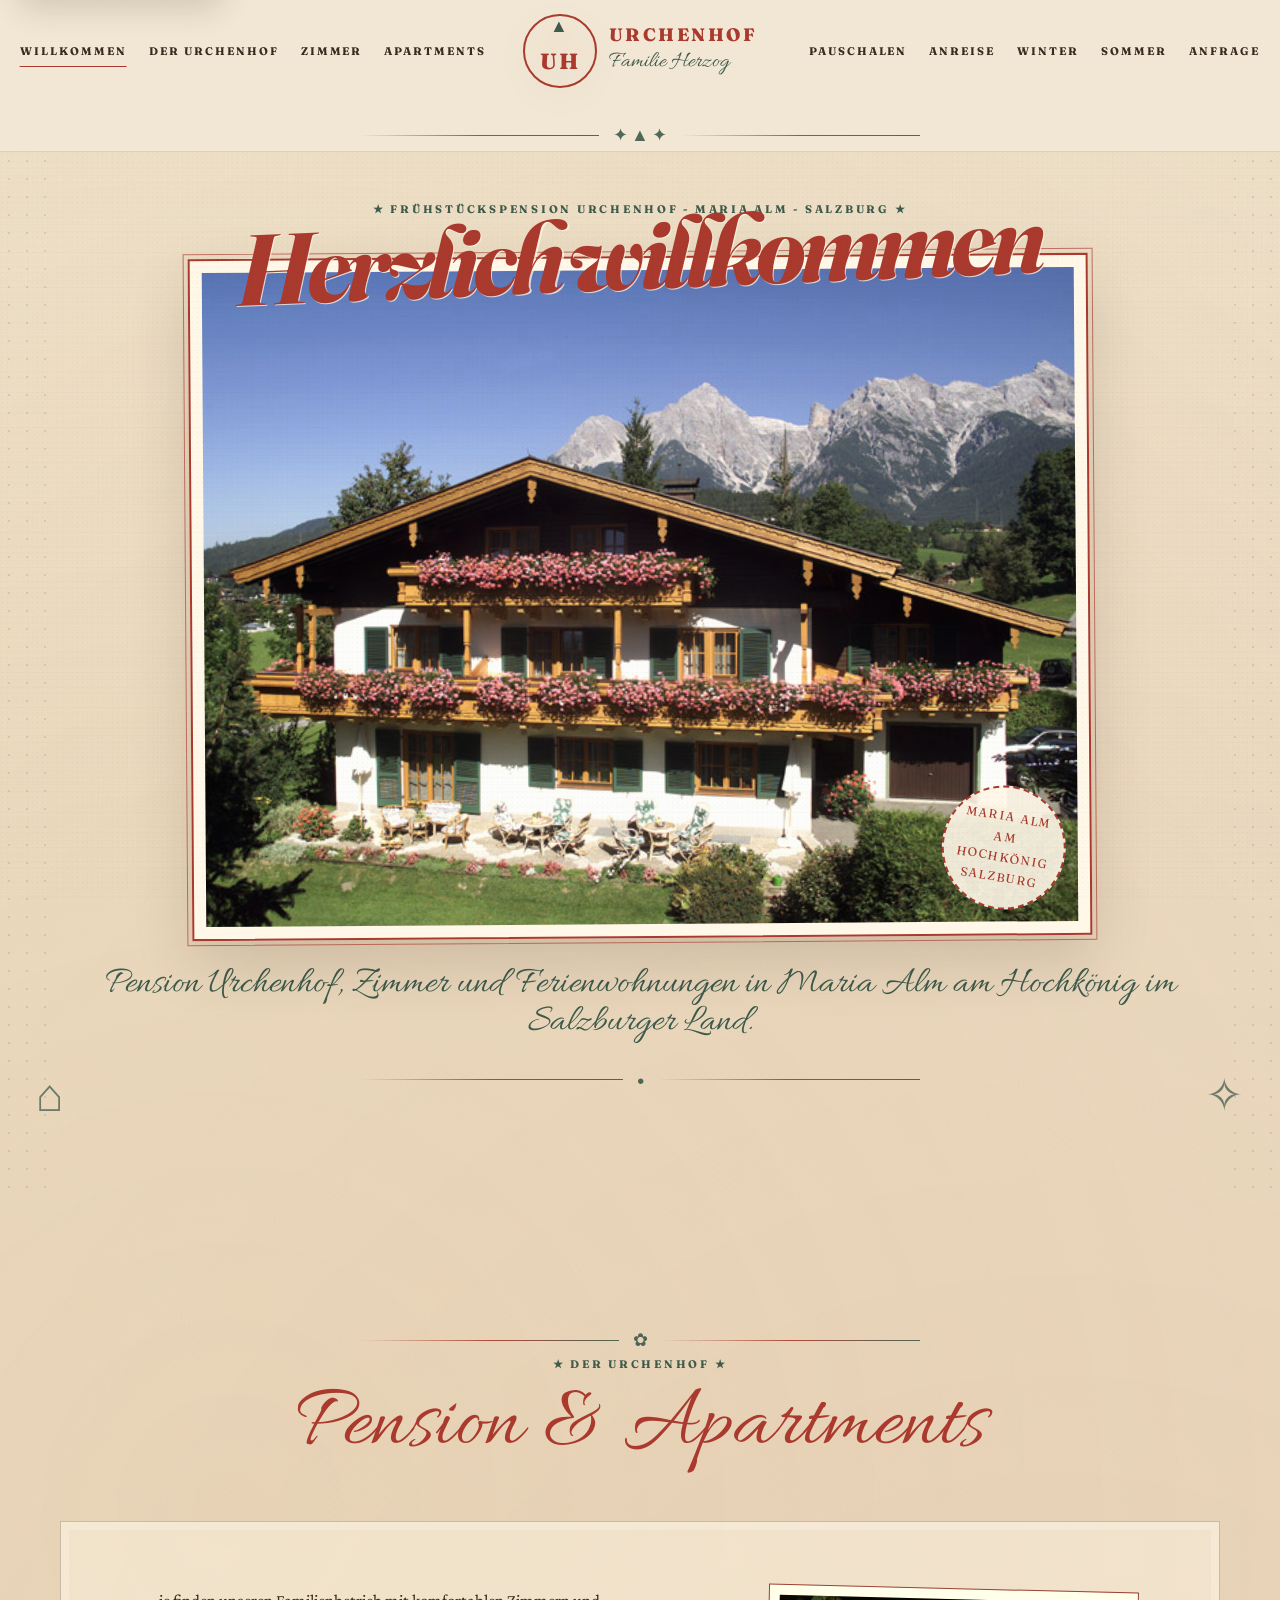
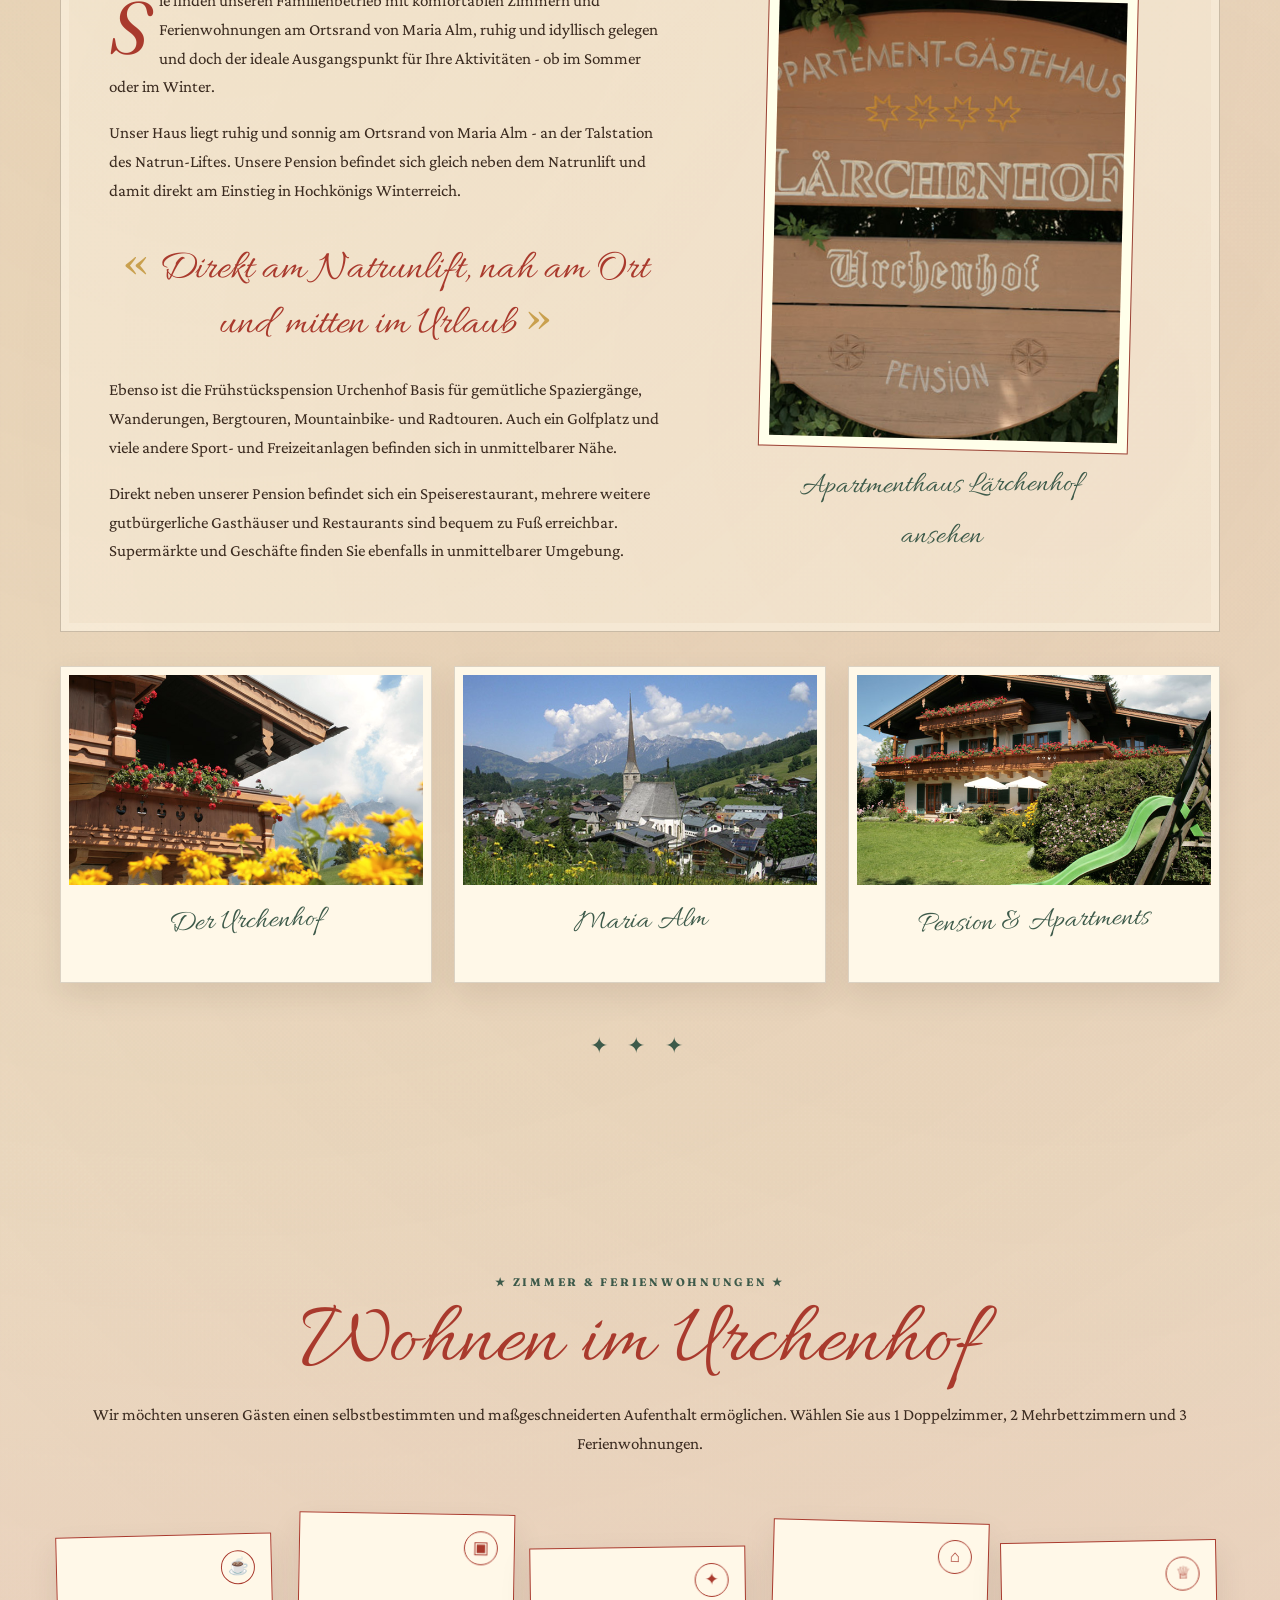
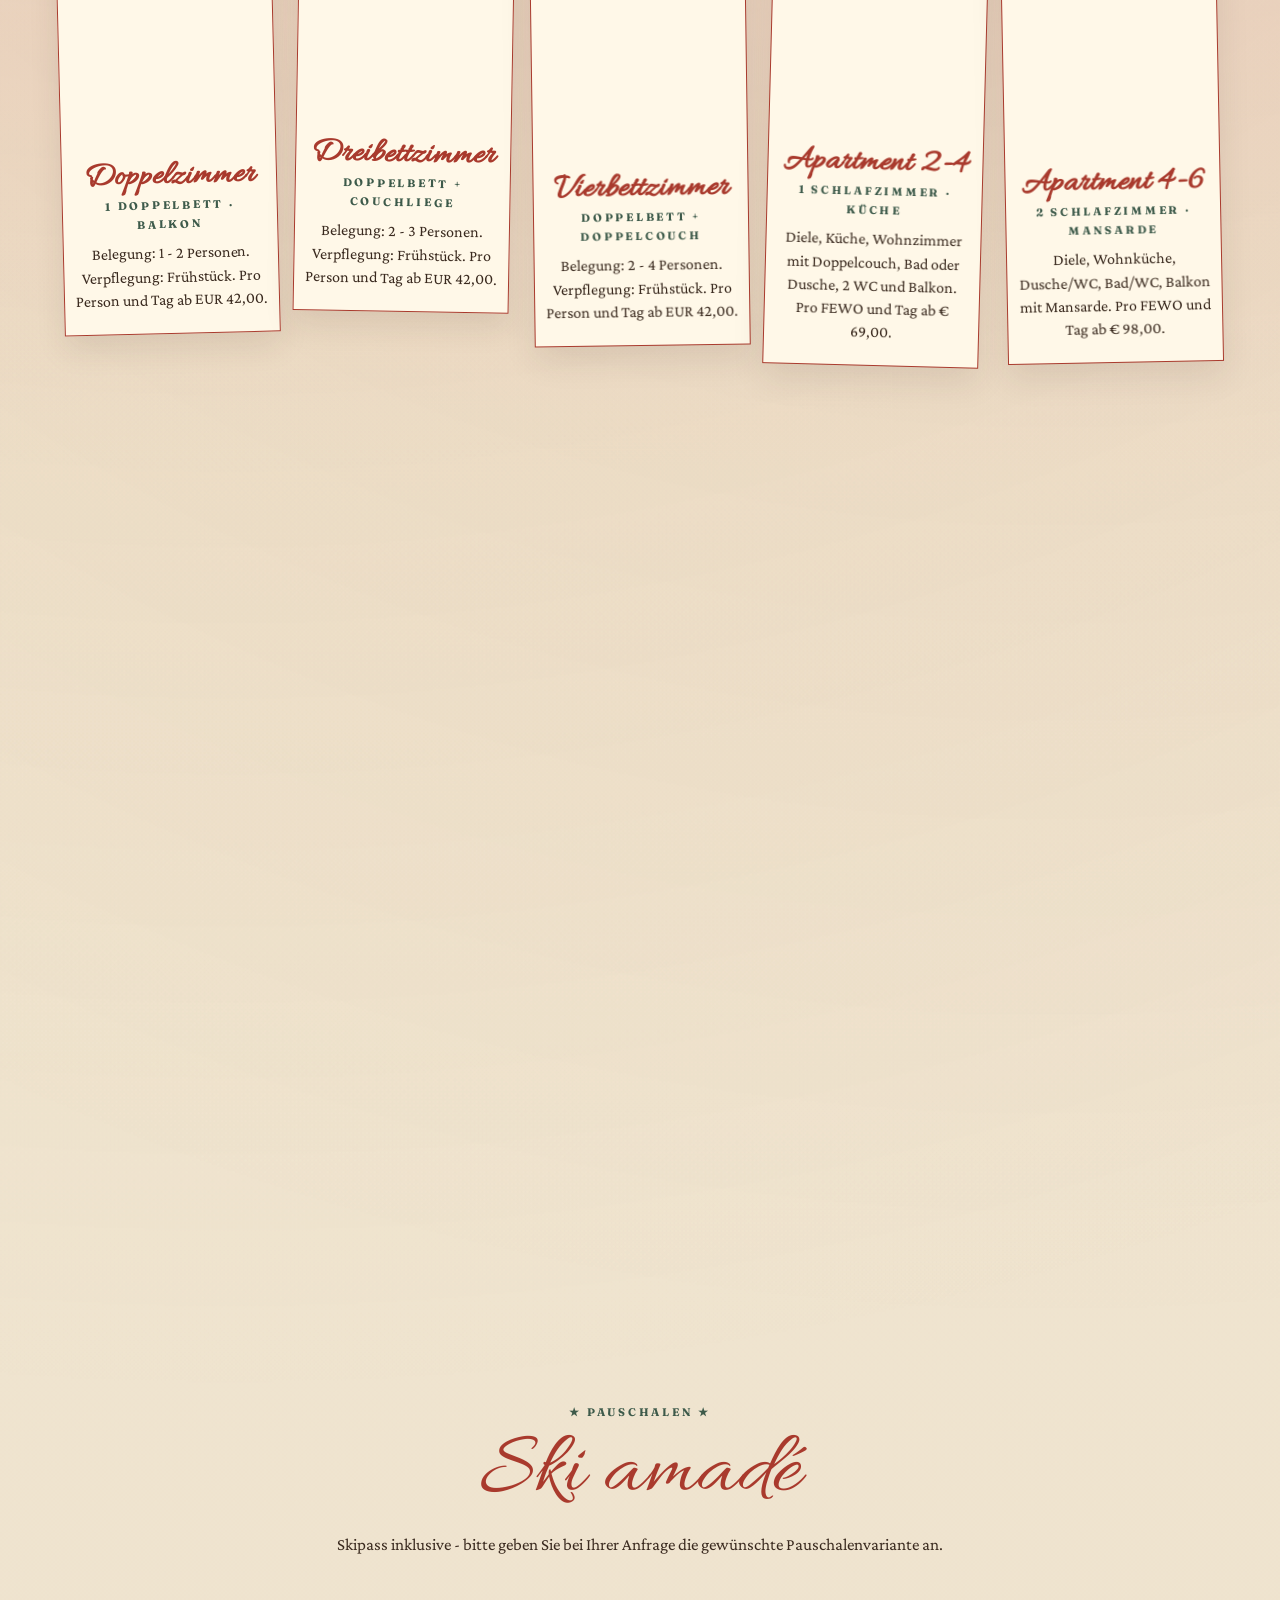
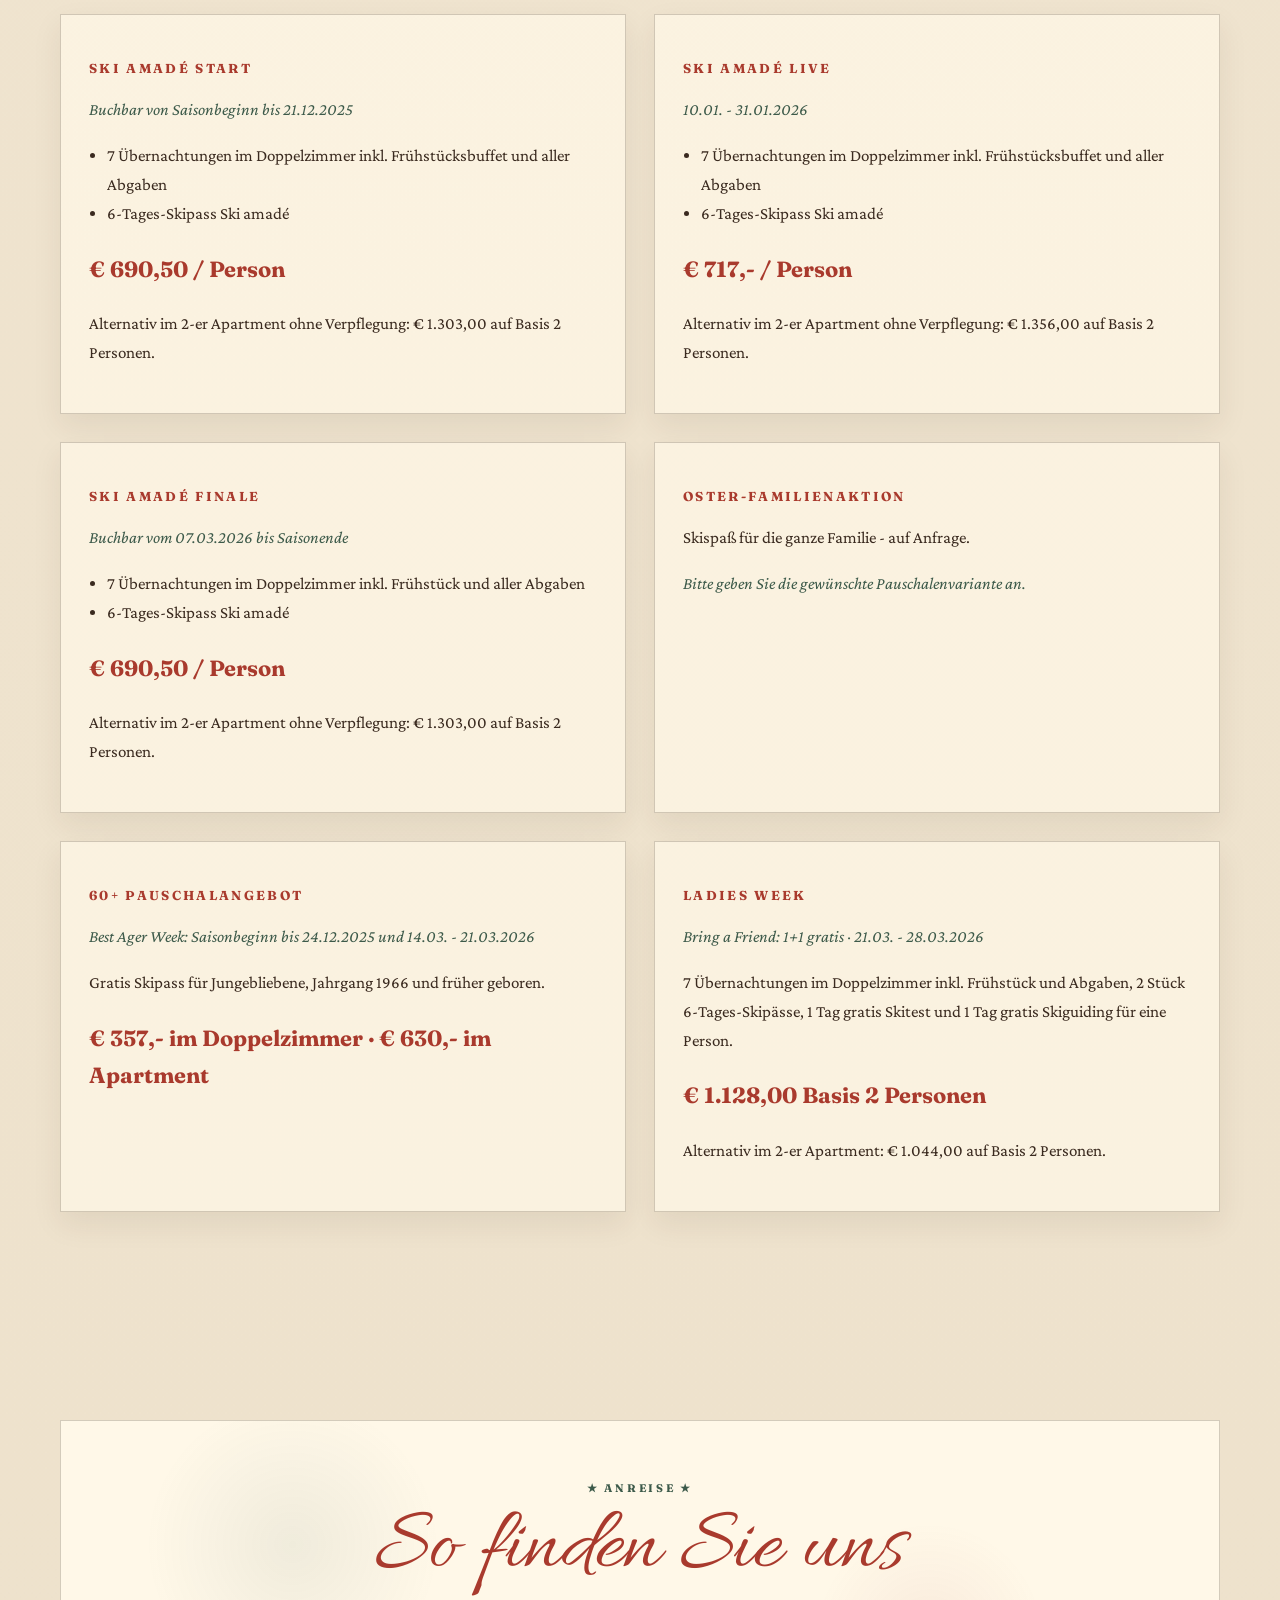
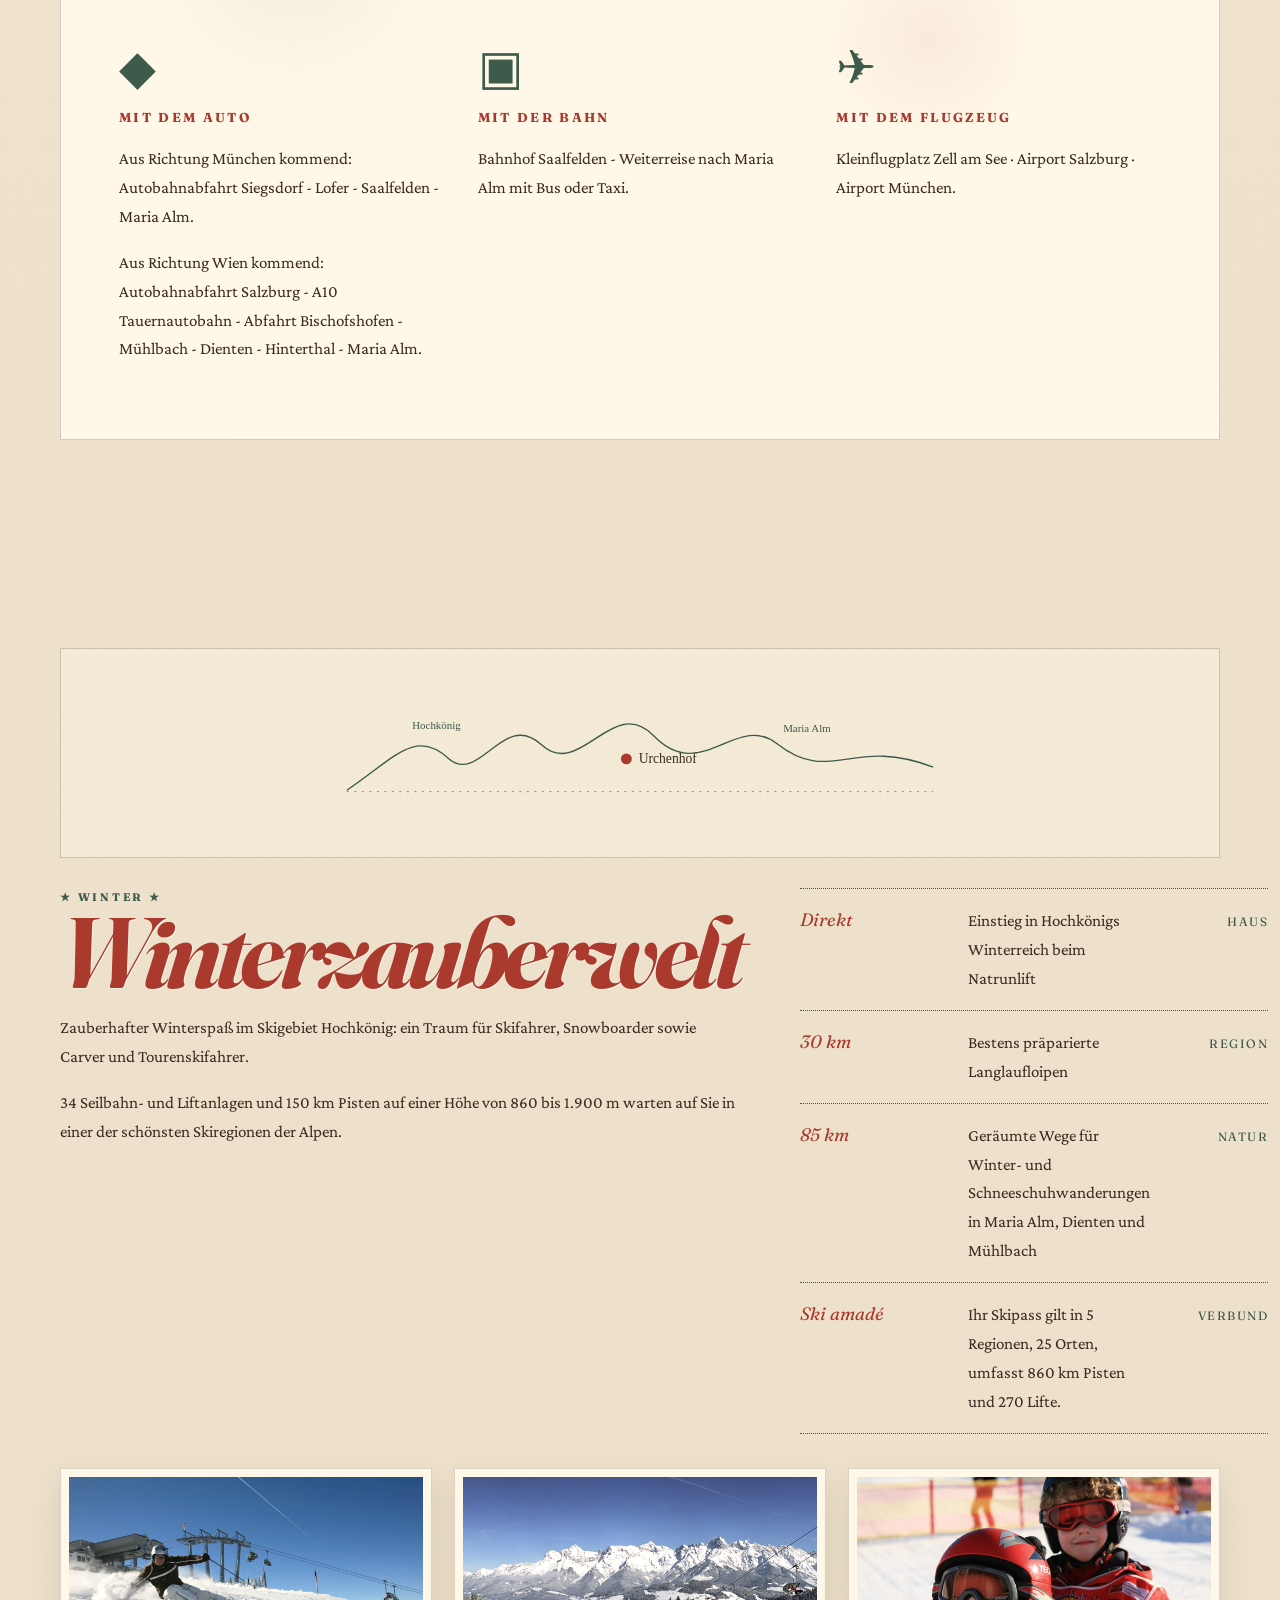
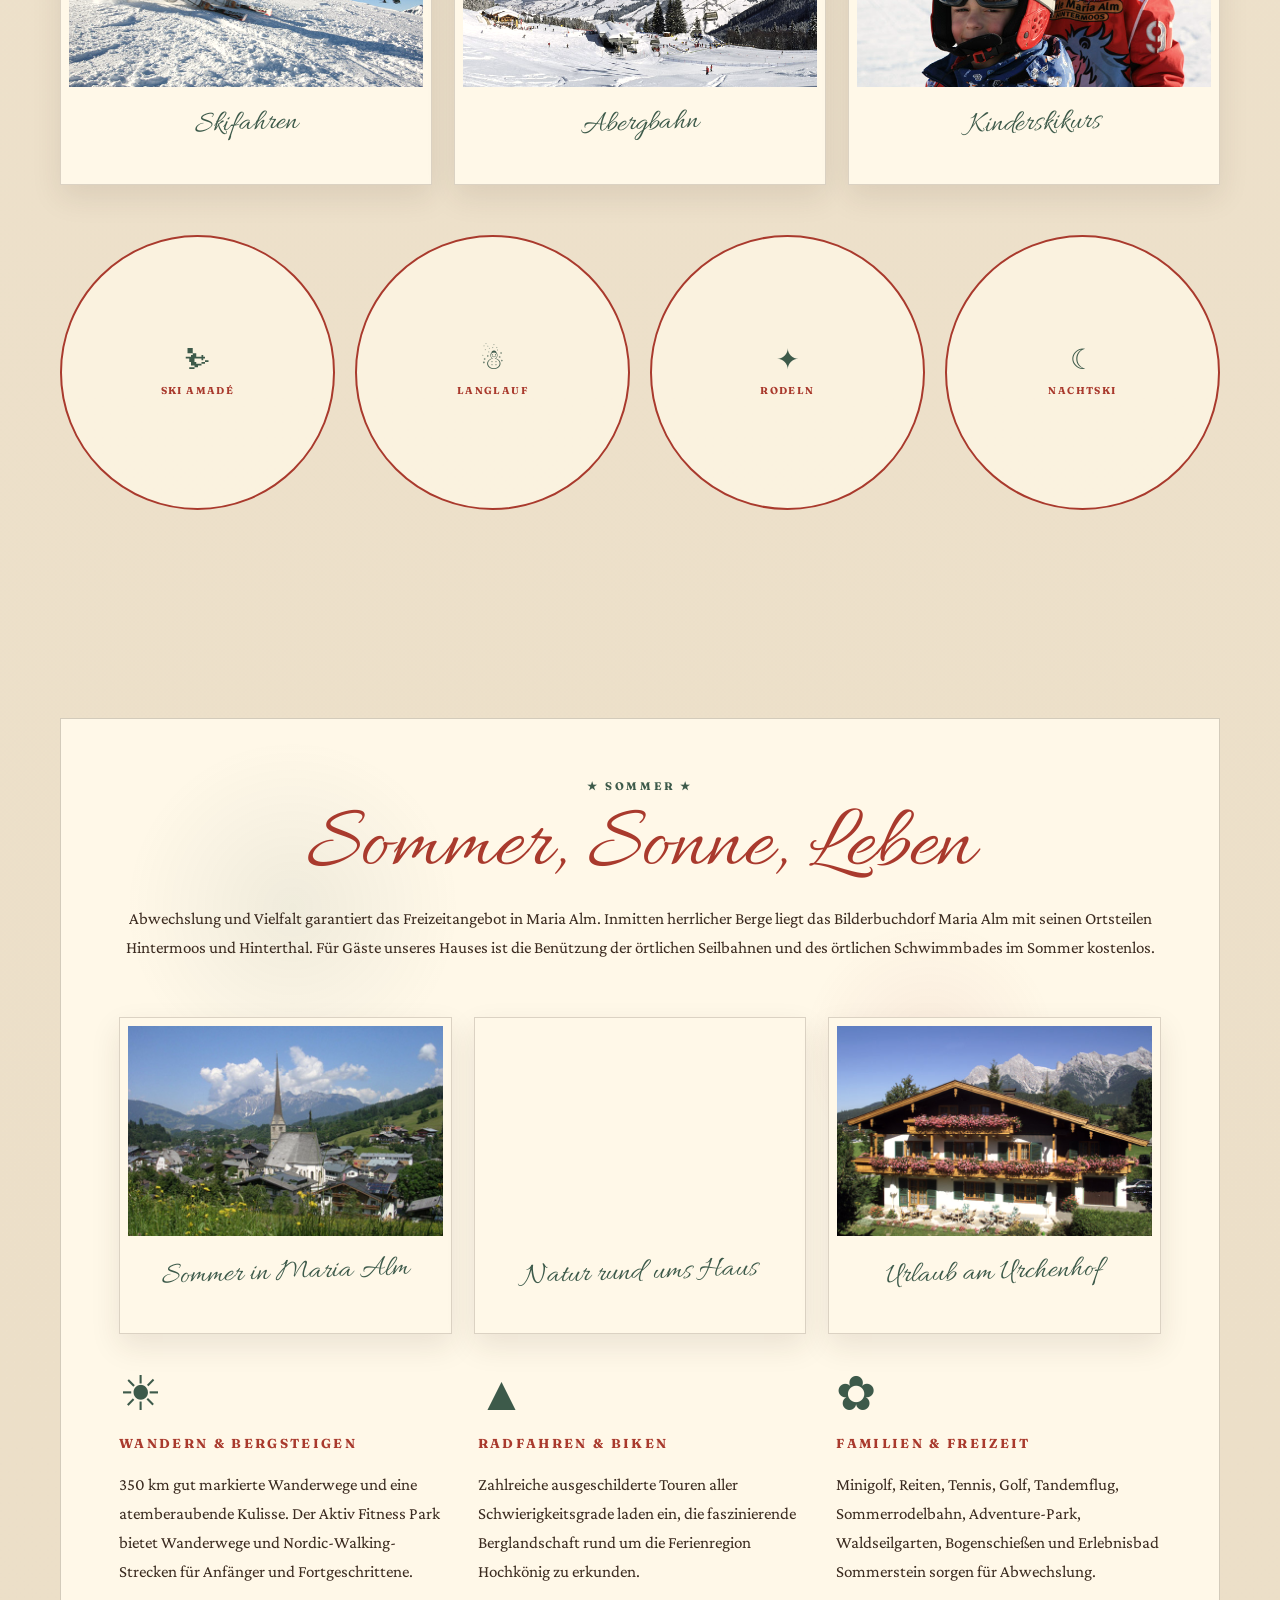
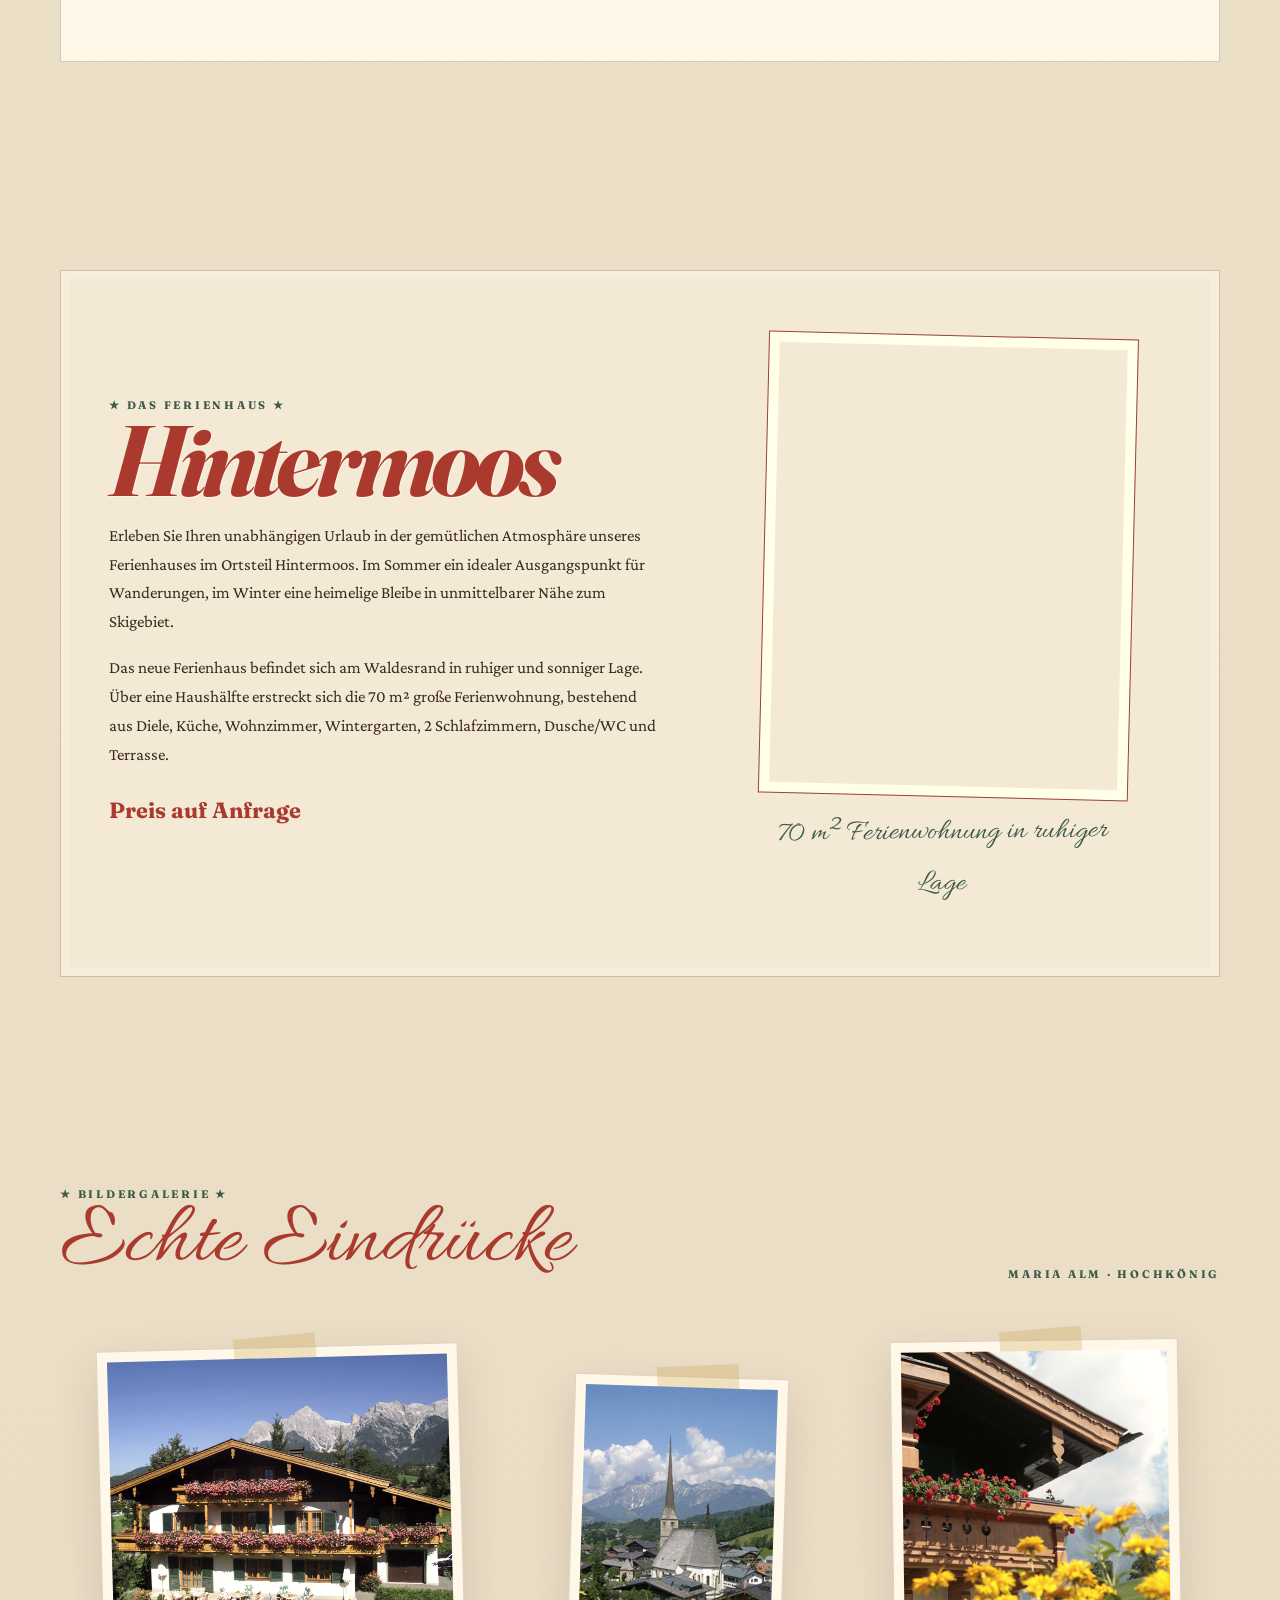
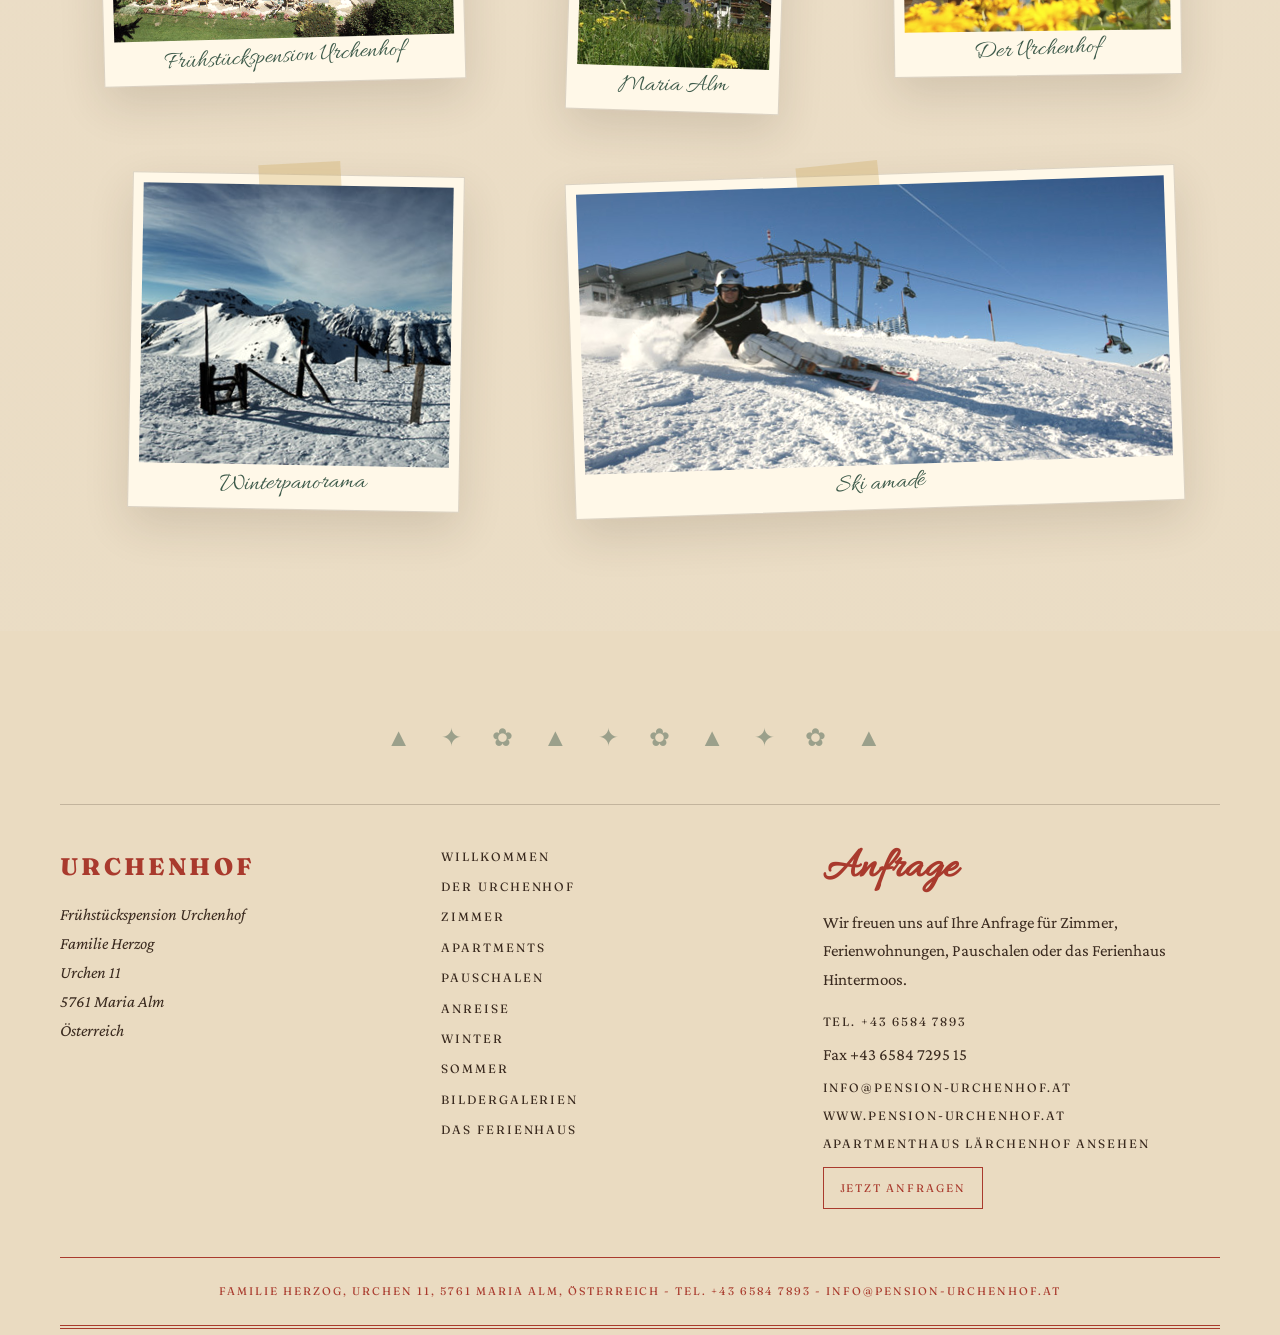
==== commit dca2f2d3: "Modernize static site structure" ====
--- a/index.html
+++ b/index.html
@@ -7,13 +7,17 @@
   <meta name="description" content="Pension Urchenhof: Zimmer, Mehrbettzimmer, Ferienwohnungen und Ferienhaus in Maria Alm am Hochkönig im Salzburger Land. Direkt beim Natrunlift, mit Frühstück, Wellness und Sommerleistungen." />
   <meta name="robots" content="index, follow" />
   <meta name="author" content="Frühstückspension Urchenhof, Familie Herzog" />
+  <meta name="theme-color" content="#A93A2D" />
   <meta property="og:type" content="website" />
   <meta property="og:title" content="Frühstückspension Urchenhof - Maria Alm - Salzburg" />
   <meta property="og:description" content="Zimmer und Ferienwohnungen am Ortsrand von Maria Alm, direkt beim Natrunlift und nahe Skigebiet Hochkönig." />
   <meta property="og:image" content="https://www.pension-urchenhof.at/fotos/urchenhof_front04_640x480.jpg" />
+  <meta property="og:url" content="https://www.pension-urchenhof.at/" />
+  <meta name="twitter:card" content="summary_large_image" />
   <meta property="og:locale" content="de_AT" />
   <link rel="canonical" href="https://www.pension-urchenhof.at/" />
   <link rel="icon" href="fotos/newlogo.png" />
+  <link rel="preload" as="image" href="fotos/urchenhof_front04_640x480.jpg" fetchpriority="high" />
   <link rel="preconnect" href="https://fonts.googleapis.com">
   <link rel="preconnect" href="https://fonts.gstatic.com" crossorigin>
   <link href="https://fonts.googleapis.com/css2?family=Allura&family=Caveat+Brush&family=Crimson+Pro:ital,wght@0,400;0,500;0,600;0,700;1,400;1,600;1,700&family=Fraunces:ital,opsz,wght@0,9..144,500;0,9..144,700;1,9..144,600;1,9..144,800&display=swap" rel="stylesheet">
@@ -43,23 +47,11 @@
     ]
   }
   </script>
-  <style>
-    :root{
-      --paper:#F2E8D5;--rose:#E8C9B8;--red:#A93A2D;--green:#3D5A4A;--mustard:#C9A04E;--ink:#3A2A1F;--cream:#FFF8E8;--line:rgba(58,42,31,.22);--shadow:0 24px 60px rgba(58,42,31,.16);--serif:'Crimson Pro', Georgia, serif;--display:'Fraunces', Georgia, serif;--script:'Allura', cursive;--brush:'Caveat Brush', cursive;
-    }
-    *{box-sizing:border-box}html{scroll-behavior:smooth}body{margin:0;background:radial-gradient(circle at 18% 12%,rgba(201,160,78,.16),transparent 28%),radial-gradient(circle at 82% 16%,rgba(169,58,45,.10),transparent 24%),linear-gradient(180deg,var(--paper),#eadcc4 100%);color:var(--ink);font-family:var(--serif);font-size:17px;line-height:1.7;overflow-x:hidden}body::before{content:"";position:fixed;inset:0;pointer-events:none;opacity:.32;background-image:linear-gradient(rgba(58,42,31,.035) 1px,transparent 1px),linear-gradient(90deg,rgba(58,42,31,.025) 1px,transparent 1px),radial-gradient(rgba(58,42,31,.12) .6px,transparent .6px);background-size:100% 7px,7px 100%,5px 5px;mix-blend-mode:multiply;z-index:20}a{color:inherit;text-decoration:none}img{display:block;max-width:100%;height:auto}section{position:relative;padding:104px 24px}.wrap{width:min(1160px,calc(100% - 32px));margin:0 auto}.eyebrow{font-family:var(--display);font-size:11px;letter-spacing:.25em;text-transform:uppercase;color:var(--green);font-weight:700}.script{font-family:var(--script);color:var(--red);font-size:clamp(46px,7vw,92px);line-height:.9;font-weight:400}.display-title{font-family:var(--display);font-size:clamp(48px,8vw,100px);line-height:.9;letter-spacing:-.055em;color:var(--red);font-style:italic;margin:0;text-wrap:balance;text-shadow:1px 1px 0 rgba(255,248,232,.75)}.ornament{width:min(560px,90vw);margin:22px auto 0;display:flex;align-items:center;gap:14px;color:var(--red);opacity:.9}.ornament::before,.ornament::after{content:"";height:1px;flex:1;background:linear-gradient(90deg,transparent,var(--red),var(--green))}.ornament span{font-size:18px;color:var(--green)}
-    .site-header{position:sticky;top:0;z-index:50;background:rgba(242,232,213,.9);backdrop-filter:blur(16px);border-bottom:1px solid rgba(58,42,31,.12);transition:.4s ease}.site-header.scrolled{box-shadow:0 10px 30px rgba(58,42,31,.08)}.nav-shell{width:min(1240px,calc(100% - 24px));margin:0 auto;display:grid;grid-template-columns:1fr auto 1fr;align-items:center;gap:22px;padding:14px 0 10px;transition:.4s ease}.site-header.scrolled .nav-shell{padding:8px 0}.nav-left,.nav-right{display:flex;gap:22px;align-items:center}.nav-right{justify-content:flex-end}.nav-link{position:relative;font-family:var(--display);font-size:11px;letter-spacing:.18em;text-transform:uppercase;font-weight:700}.nav-link::after{content:"";position:absolute;left:50%;bottom:-7px;width:0;height:1px;background:var(--red);transition:.35s ease;transform:translateX(-50%)}.nav-link:hover::after,.nav-link.active::after{width:100%}.brand{display:flex;align-items:center;justify-content:center;gap:12px;color:var(--red);min-width:230px;text-align:left}.brand-logo{display:grid;place-items:center;width:74px;height:74px;border:2px double var(--red);border-radius:50%;background:transparent;color:var(--red);font-family:var(--display);font-size:22px;font-weight:800;letter-spacing:.06em;filter:drop-shadow(0 8px 14px rgba(58,42,31,.10))}.brand-logo::before{content:"▲";display:block;color:var(--green);font-size:18px;line-height:.6}.brand-name{font-family:var(--display);text-transform:uppercase;letter-spacing:.14em;font-weight:800;font-size:18px}.brand-sub{font-family:var(--script);color:var(--green);font-size:23px;margin-top:-8px}.site-header.scrolled .brand-copy{display:none}.site-header.scrolled .brand-logo{width:46px;height:46px;font-size:15px}.site-header.scrolled .brand-logo::before{font-size:12px}.side-pattern{position:absolute;top:0;bottom:0;width:54px;opacity:.15;background-image:radial-gradient(var(--green) 1.5px,transparent 1.5px);background-size:18px 18px}.side-pattern.left{left:0}.side-pattern.right{right:0}
-    .hero{padding-top:48px;text-align:center;min-height:calc(100vh - 80px)}.postcard{width:min(900px,92vw);margin:38px auto 0;position:relative;transform:rotate(-.4deg)}.hero-title{position:absolute;left:50%;top:-48px;transform:translateX(-50%) rotate(-2deg);z-index:4;width:100%;pointer-events:none}.photo-frame{position:relative;background:var(--cream);padding:12px;border:2px solid var(--red);outline:1px solid rgba(169,58,45,.65);outline-offset:4px;box-shadow:var(--shadow)}.photo-frame img{aspect-ratio:4/3;width:100%;object-fit:cover;filter:sepia(.12) saturate(.95) contrast(.98)}.stamp{position:absolute;right:24px;bottom:24px;width:124px;height:124px;border-radius:50%;display:grid;place-items:center;text-align:center;font-family:var(--display);font-size:12px;letter-spacing:.12em;text-transform:uppercase;color:var(--red);border:2px dashed var(--red);background:rgba(255,248,232,.9);transform:rotate(10deg)}.hero-line{margin:28px auto 0;font-family:var(--script);color:var(--green);font-size:38px;line-height:1}.corner-icon{position:absolute;bottom:64px;color:var(--green);opacity:.72;font-size:46px;font-family:var(--brush)}.corner-icon.left{left:36px}.corner-icon.right{right:36px}.chapter{text-align:center;margin-bottom:54px}.chapter .script{display:block;margin:12px 0 8px}
-    .book-grid{display:grid;grid-template-columns:1.05fr .85fr;gap:60px;align-items:center;border:1px solid var(--line);padding:48px;background:rgba(255,248,232,.42);box-shadow:inset 0 0 0 8px rgba(255,248,232,.28)}.book-text p:first-child::first-letter{font-family:var(--display);font-size:74px;color:var(--red);float:left;line-height:.78;margin:12px 10px 0 0;font-style:italic}.quote{text-align:center;font-family:var(--script);font-size:42px;line-height:1;color:var(--red);margin:30px auto}.quote::before{content:"« ";font-family:var(--display);font-size:48px;color:var(--mustard)}.quote::after{content:" »";font-family:var(--display);font-size:48px;color:var(--mustard)}.portrait-card{transform:rotate(1.4deg)}.portrait-card img{aspect-ratio:4/5;object-fit:cover;border:10px solid var(--cream);outline:1px solid var(--red);filter:sepia(.14) saturate(.9)}.caption{font-family:var(--script);font-size:30px;color:var(--green);text-align:center;margin-top:12px;transform:rotate(-2deg)}.stars{text-align:center;color:var(--green);font-size:22px;letter-spacing:.35em;margin-top:44px}.image-row{display:grid;grid-template-columns:repeat(3,1fr);gap:22px;margin:34px 0}.image-row figure{margin:0;background:var(--cream);padding:8px 8px 34px;border:1px solid rgba(58,42,31,.18);box-shadow:0 12px 28px rgba(58,42,31,.10);position:relative}.image-row img{width:100%;height:210px;object-fit:cover;filter:sepia(.08) saturate(.95)}
-    .rooms{background:linear-gradient(180deg,transparent,rgba(232,201,184,.45),transparent)}.room-album{position:relative;display:grid;grid-template-columns:repeat(5,1fr);gap:20px;align-items:start}.room-card{background:var(--cream);border:1.5px solid var(--red);padding:10px 10px 22px;position:relative;transition:.45s cubic-bezier(.2,.8,.2,1);box-shadow:0 14px 30px rgba(58,42,31,.10)}.room-card:nth-child(1){transform:rotate(-1.4deg);margin-top:22px}.room-card:nth-child(2){transform:rotate(1deg)}.room-card:nth-child(3){transform:rotate(-.8deg);margin-top:34px}.room-card:nth-child(4){transform:rotate(1.5deg);margin-top:8px}.room-card:nth-child(5){transform:rotate(-1.1deg);margin-top:28px}.room-card:hover{transform:translateY(-4px) rotate(0deg);box-shadow:0 22px 46px rgba(58,42,31,.15)}.room-card img{aspect-ratio:1/1;object-fit:cover;width:100%;filter:sepia(.12) saturate(.9)}.room-icon{position:absolute;right:16px;top:16px;background:var(--cream);border:1px solid var(--red);color:var(--red);width:34px;height:34px;display:grid;place-items:center;border-radius:50%;font-size:17px}.room-name{font-family:var(--script);font-size:34px;color:var(--red);line-height:1;margin:20px 0 0;text-align:center}.room-type{text-align:center;margin:2px 0 8px}.room-card p{font-size:16px;text-align:center;margin:0;line-height:1.45}
-    .menu-card{background:radial-gradient(circle at 20% 20%,rgba(61,90,74,.08),transparent 14%),radial-gradient(circle at 75% 35%,rgba(169,58,45,.07),transparent 12%),var(--cream);border:1px solid var(--line);padding:58px;position:relative;overflow:hidden}.content-grid{display:grid;grid-template-columns:repeat(3,1fr);gap:34px;margin-top:36px}.content-item{position:relative;z-index:1}.line-icon{font-size:48px;color:var(--green);font-family:var(--brush);line-height:1}.content-item h3,.package h3{font-family:var(--display);font-size:13px;letter-spacing:.18em;text-transform:uppercase;color:var(--red);margin:14px 0 10px}.content-item ul,.package ul{margin:0;padding-left:18px}.small-note{font-style:italic;color:var(--green)}.brochure-grid{display:grid;grid-template-columns:.9fr 1.1fr;gap:60px;align-items:start}.map-line{border:1px solid var(--line);padding:24px;background:rgba(255,248,232,.36);margin-bottom:30px}.map-svg{width:100%;height:150px}.schedule{border-top:1px dotted var(--green)}.schedule-row{display:grid;grid-template-columns:150px 1fr 100px;gap:18px;padding:16px 0;border-bottom:1px dotted var(--green);align-items:baseline}.time{font-family:var(--display);font-style:italic;color:var(--red);font-size:18px}.distance{text-align:right;color:var(--green);font-family:var(--display);font-size:12px;letter-spacing:.12em;text-transform:uppercase}.badges{display:grid;grid-template-columns:repeat(4,1fr);gap:20px;margin-top:50px}.badge{aspect-ratio:1/1;border-radius:50%;border:2px double var(--red);background:rgba(255,248,232,.72);display:flex;flex-direction:column;align-items:center;justify-content:center;text-align:center;padding:14px;color:var(--red)}.badge span{font-size:28px;color:var(--green);line-height:1}.badge b{font-family:var(--display);font-size:10px;letter-spacing:.14em;text-transform:uppercase;margin-top:8px}
-    .package-grid{display:grid;grid-template-columns:repeat(2,1fr);gap:28px}.package{background:rgba(255,248,232,.72);border:1px solid var(--line);padding:28px;box-shadow:0 12px 28px rgba(58,42,31,.08)}.price{font-family:var(--display);color:var(--red);font-size:22px;font-weight:700}.gallery-head{display:flex;justify-content:space-between;align-items:end;margin-bottom:46px}.gallery-grid{display:grid;grid-template-columns:1.2fr .8fr 1fr;gap:28px;align-items:start}.album-photo{position:relative;background:var(--cream);padding:10px 10px 44px;border:1px solid rgba(58,42,31,.18);box-shadow:0 18px 45px rgba(58,42,31,.14);transition:.6s cubic-bezier(.16,1,.3,1)}.album-photo:nth-child(1){transform:rotate(-1.5deg)}.album-photo:nth-child(2){transform:rotate(1.8deg);margin-top:46px}.album-photo:nth-child(3){transform:rotate(-.8deg);margin-top:10px}.album-photo:nth-child(4){transform:rotate(1deg);grid-column:1/2;margin-left:70px}.album-photo:nth-child(5){transform:rotate(-1.9deg);grid-column:2/4}.album-photo:hover{transform:scale(1.03) rotate(0deg);z-index:4}.album-photo::before{content:"";position:absolute;top:-12px;left:38%;width:82px;height:25px;background:rgba(201,160,78,.28);transform:rotate(-4deg)}.album-photo img{width:100%;height:280px;object-fit:cover;filter:sepia(.12) saturate(.9)}.album-photo .caption{position:absolute;left:14px;right:14px;bottom:4px;font-size:25px}
-    footer{padding:86px 24px 42px;background:#eadbc1;position:relative}.footer-band{text-align:center;color:var(--green);opacity:.45;letter-spacing:.5em;font-size:25px;margin-bottom:44px}.footer-grid{display:grid;grid-template-columns:1fr 1fr 1.2fr;gap:50px;border-top:1px solid var(--line);padding-top:42px}.footer-logo{font-family:var(--display);font-size:24px;text-transform:uppercase;letter-spacing:.14em;color:var(--red);font-weight:800}.footer-address{font-style:italic;margin-top:14px}.footer-menu{display:grid;gap:10px;align-content:start}.footer-menu a,.contact-link{font-family:var(--display);font-size:12px;letter-spacing:.16em;text-transform:uppercase}.newsletter h3{font-family:var(--script);font-size:44px;color:var(--red);line-height:1;margin:0 0 18px}.contact-box{display:grid;gap:8px}.cta{display:inline-block;margin-top:12px;border:1px solid var(--red);color:var(--red);padding:11px 16px;font-family:var(--display);font-size:11px;letter-spacing:.18em;text-transform:uppercase;transition:.35s}.cta:hover{background:var(--red);color:var(--cream)}.footer-bottom{margin-top:48px;border-top:1px solid var(--red);border-bottom:4px double var(--red);padding:24px 0;text-align:center;font-family:var(--display);font-size:11px;letter-spacing:.18em;text-transform:uppercase;color:var(--red)}.reveal{opacity:0;transform:rotate(.5deg) translateY(24px);transition:1s cubic-bezier(.16,1,.3,1)}.reveal.visible{opacity:1;transform:rotate(0) translateY(0)}@keyframes sway{0%,100%{rotate:-1.2deg}50%{rotate:1.2deg}}.room-card,.album-photo{animation:sway 6s ease-in-out infinite}.room-card:hover,.album-photo:hover{animation:none}
-    @media (max-width:1050px){.room-album{grid-template-columns:repeat(2,1fr)}.content-grid,.package-grid{grid-template-columns:1fr 1fr}.nav-left,.nav-right{gap:14px}.brand{min-width:190px}}
-    @media (max-width:900px){.nav-shell{grid-template-columns:1fr;gap:12px}.brand{justify-content:center;min-width:0}.nav-left,.nav-right{display:flex;justify-content:center;flex-wrap:wrap;gap:10px}.nav-link{font-size:10px}.hero-title{position:relative;top:auto;left:auto;transform:rotate(-2deg);margin-bottom:-6px}.postcard{margin-top:14px}.stamp{width:86px;height:86px;font-size:9px;right:12px;bottom:12px}.corner-icon,.side-pattern{display:none}.book-grid,.brochure-grid,.footer-grid{grid-template-columns:1fr;padding:28px}.room-album,.content-grid,.badges,.gallery-grid,.package-grid,.image-row{grid-template-columns:1fr}.gallery-head{display:block}.album-photo:nth-child(n){grid-column:auto;margin:0;transform:rotate(0)}.schedule-row{grid-template-columns:110px 1fr}.distance{display:none}section{padding:82px 18px}.menu-card{padding:34px}.display-title{font-size:56px}}
-  </style>
+  <link rel="stylesheet" href="assets/css/styles.css" />
+
 </head>
 <body>
+  <a class="skip-link" href="#main-content">Zum Inhalt springen</a>
   <header class="site-header" id="header">
     <div class="nav-shell">
       <nav class="nav-left" aria-label="Hauptnavigation links">
@@ -68,7 +60,7 @@
         <a class="nav-link" href="#zimmer">Zimmer</a>
         <a class="nav-link" href="#apartments">Apartments</a>
       </nav>
-      <a class="brand" href="#top" aria-label="Urchenhof Startseite">
+      <a class="brand" href="#main-content" aria-label="Urchenhof Startseite">
         <div class="brand-logo" aria-hidden="true">UH</div>
         <div class="brand-copy"><div class="brand-name">Urchenhof</div><div class="brand-sub">Familie Herzog</div></div>
       </a>
@@ -84,7 +76,7 @@
   </header>
 
 
-  <main id="top">
+  <main id="main-content" tabindex="-1">
     <section class="hero reveal" id="willkommen">
       <div class="side-pattern left"></div><div class="side-pattern right"></div>
       <div class="wrap">
@@ -92,7 +84,7 @@
         <div class="postcard">
           <h1 class="display-title hero-title">Herzlich willkommen</h1>
           <div class="photo-frame">
-            <img src="fotos/urchenhof_front04_640x480.jpg" alt="Frühstückspension Urchenhof am Ortsrand von Maria Alm am Hochkönig" />
+            <img src="fotos/urchenhof_front04_640x480.jpg" alt="Frühstückspension Urchenhof am Ortsrand von Maria Alm am Hochkönig" decoding="async" fetchpriority="high">
             <div class="stamp">Maria Alm<br>am Hochkönig<br>Salzburg</div>
           </div>
         </div>
@@ -113,12 +105,12 @@
             <p>Ebenso ist die Frühstückspension Urchenhof Basis für gemütliche Spaziergänge, Wanderungen, Bergtouren, Mountainbike- und Radtouren. Auch ein Golfplatz und viele andere Sport- und Freizeitanlagen befinden sich in unmittelbarer Nähe.</p>
             <p>Direkt neben unserer Pension befindet sich ein Speiserestaurant, mehrere weitere gutbürgerliche Gasthäuser und Restaurants sind bequem zu Fuß erreichbar. Supermärkte und Geschäfte finden Sie ebenfalls in unmittelbarer Umgebung.</p>
           </div>
-          <figure class="portrait-card"><img src="fotos/laerchenhof_schild640x480.jpg" alt="Schild beim Apartmenthaus Lärchenhof neben der Pension Urchenhof" /><figcaption class="caption">Apartmenthaus Lärchenhof ansehen</figcaption></figure>
+          <figure class="portrait-card"><img src="fotos/laerchenhof_schild640x480.jpg" alt="Schild beim Apartmenthaus Lärchenhof neben der Pension Urchenhof" decoding="async" loading="lazy"><figcaption class="caption">Apartmenthaus Lärchenhof ansehen</figcaption></figure>
         </div>
         <div class="image-row" aria-label="Bilder vom Urchenhof und Maria Alm">
-          <figure><img src="fotos/urchenhof22_640x480.jpg" alt="Pension Urchenhof ruhig und sonnig am Ortsrand von Maria Alm"><figcaption class="caption">Der Urchenhof</figcaption></figure>
-          <figure><img src="fotos/mariaalm640x480.jpg" alt="Maria Alm am Hochkönig im Salzburger Land"><figcaption class="caption">Maria Alm</figcaption></figure>
-          <figure><img src="fotos/urchenhof16_640x480.jpg" alt="Außenansicht der Frühstückspension Urchenhof"><figcaption class="caption">Pension & Apartments</figcaption></figure>
+          <figure><img src="fotos/urchenhof22_640x480.jpg" alt="Pension Urchenhof ruhig und sonnig am Ortsrand von Maria Alm" decoding="async" loading="lazy"><figcaption class="caption">Der Urchenhof</figcaption></figure>
+          <figure><img src="fotos/mariaalm640x480.jpg" alt="Maria Alm am Hochkönig im Salzburger Land" decoding="async" loading="lazy"><figcaption class="caption">Maria Alm</figcaption></figure>
+          <figure><img src="fotos/urchenhof16_640x480.jpg" alt="Außenansicht der Frühstückspension Urchenhof" decoding="async" loading="lazy"><figcaption class="caption">Pension & Apartments</figcaption></figure>
         </div>
         <div class="stars">✦ ✦ ✦</div>
       </div>
@@ -128,11 +120,11 @@
       <div class="wrap">
         <div class="chapter"><div class="eyebrow">★ Zimmer & Ferienwohnungen ★</div><span class="script">Wohnen im Urchenhof</span><p>Wir möchten unseren Gästen einen selbstbestimmten und maßgeschneiderten Aufenthalt ermöglichen. Wählen Sie aus 1 Doppelzimmer, 2 Mehrbettzimmern und 3 Ferienwohnungen.</p></div>
         <div class="room-album">
-          <article class="room-card"><span class="room-icon">☕</span><img src="fotos/doppelbett mit balkon.png" alt="Doppelzimmer mit Balkon in der Frühstückspension Urchenhof" /><h3 class="room-name">Doppelzimmer</h3><div class="eyebrow room-type">1 Doppelbett · Balkon</div><p>Belegung: 1 - 2 Personen. Verpflegung: Frühstück. Pro Person und Tag ab EUR 42,00.</p></article>
-          <article class="room-card"><span class="room-icon">▣</span><img src="fotos/urchenhof_dreibettzimmerr.png" alt="Dreibettzimmer mit Balkon in Maria Alm" /><h3 class="room-name">Dreibettzimmer</h3><div class="eyebrow room-type">Doppelbett + Couchliege</div><p>Belegung: 2 - 3 Personen. Verpflegung: Frühstück. Pro Person und Tag ab EUR 42,00.</p></article>
-          <article class="room-card"><span class="room-icon">✦</span><img src="fotos/doppelbett mit balkon.png" alt="Vierbettzimmer mit Balkon in Pension Urchenhof" /><h3 class="room-name">Vierbettzimmer</h3><div class="eyebrow room-type">Doppelbett + Doppelcouch</div><p>Belegung: 2 - 4 Personen. Verpflegung: Frühstück. Pro Person und Tag ab EUR 42,00.</p></article>
-          <article class="room-card" id="apartments"><span class="room-icon">⌂</span><img src="fotos/urchenhof_apartment.png" alt="Apartment für 2 bis 4 Personen im Urchenhof" /><h3 class="room-name">Apartment 2-4</h3><div class="eyebrow room-type">1 Schlafzimmer · Küche</div><p>Diele, Küche, Wohnzimmer mit Doppelcouch, Bad oder Dusche, 2 WC und Balkon. Pro FEWO und Tag ab € 69,00.</p></article>
-          <article class="room-card"><span class="room-icon">♕</span><img src="fotos/urchenhof_apartment2_4..png" alt="Apartment für 4 bis 6 Personen mit Balkon" /><h3 class="room-name">Apartment 4-6</h3><div class="eyebrow room-type">2 Schlafzimmer · Mansarde</div><p>Diele, Wohnküche, Dusche/WC, Bad/WC, Balkon mit Mansarde. Pro FEWO und Tag ab € 98,00.</p></article>
+          <article class="room-card"><span class="room-icon">☕</span><img src="fotos/doppelbett mit balkon.png" alt="Doppelzimmer mit Balkon in der Frühstückspension Urchenhof" decoding="async" loading="lazy"><h3 class="room-name">Doppelzimmer</h3><div class="eyebrow room-type">1 Doppelbett · Balkon</div><p>Belegung: 1 - 2 Personen. Verpflegung: Frühstück. Pro Person und Tag ab EUR 42,00.</p></article>
+          <article class="room-card"><span class="room-icon">▣</span><img src="fotos/urchenhof_dreibettzimmerr.png" alt="Dreibettzimmer mit Balkon in Maria Alm" decoding="async" loading="lazy"><h3 class="room-name">Dreibettzimmer</h3><div class="eyebrow room-type">Doppelbett + Couchliege</div><p>Belegung: 2 - 3 Personen. Verpflegung: Frühstück. Pro Person und Tag ab EUR 42,00.</p></article>
+          <article class="room-card"><span class="room-icon">✦</span><img src="fotos/doppelbett mit balkon.png" alt="Vierbettzimmer mit Balkon in Pension Urchenhof" decoding="async" loading="lazy"><h3 class="room-name">Vierbettzimmer</h3><div class="eyebrow room-type">Doppelbett + Doppelcouch</div><p>Belegung: 2 - 4 Personen. Verpflegung: Frühstück. Pro Person und Tag ab EUR 42,00.</p></article>
+          <article class="room-card" id="apartments"><span class="room-icon">⌂</span><img src="fotos/urchenhof_apartment.png" alt="Apartment für 2 bis 4 Personen im Urchenhof" decoding="async" loading="lazy"><h3 class="room-name">Apartment 2-4</h3><div class="eyebrow room-type">1 Schlafzimmer · Küche</div><p>Diele, Küche, Wohnzimmer mit Doppelcouch, Bad oder Dusche, 2 WC und Balkon. Pro FEWO und Tag ab € 69,00.</p></article>
+          <article class="room-card"><span class="room-icon">♕</span><img src="fotos/urchenhof_apartment2_4..png" alt="Apartment für 4 bis 6 Personen mit Balkon" decoding="async" loading="lazy"><h3 class="room-name">Apartment 4-6</h3><div class="eyebrow room-type">2 Schlafzimmer · Mansarde</div><p>Diele, Wohnküche, Dusche/WC, Bad/WC, Balkon mit Mansarde. Pro FEWO und Tag ab € 98,00.</p></article>
         </div>
       </div>
     </section>
@@ -181,9 +173,9 @@
           <div class="schedule"><div class="schedule-row"><span class="time">Direkt</span><span>Einstieg in Hochkönigs Winterreich beim Natrunlift</span><span class="distance">Haus</span></div><div class="schedule-row"><span class="time">30 km</span><span>Bestens präparierte Langlaufloipen</span><span class="distance">Region</span></div><div class="schedule-row"><span class="time">85 km</span><span>Geräumte Wege für Winter- und Schneeschuhwanderungen in Maria Alm, Dienten und Mühlbach</span><span class="distance">Natur</span></div><div class="schedule-row"><span class="time">Ski amadé</span><span>Ihr Skipass gilt in 5 Regionen, 25 Orten, umfasst 860 km Pisten und 270 Lifte.</span><span class="distance">Verbund</span></div></div>
         </div>
         <div class="image-row" aria-label="Winterbilder vom Skigebiet Hochkönig">
-          <figure><img src="fotos/skifahren.jpg" alt="Skifahren im Skigebiet Hochkönig"><figcaption class="caption">Skifahren</figcaption></figure>
-          <figure><img src="fotos/sessellift_abergbahn.jpg" alt="Sessellift Abergbahn im Skigebiet Hochkönig"><figcaption class="caption">Abergbahn</figcaption></figure>
-          <figure><img src="fotos/kinderskikurs02.jpg" alt="Kinderskikurs in Maria Alm am Hochkönig"><figcaption class="caption">Kinderskikurs</figcaption></figure>
+          <figure><img src="fotos/skifahren.jpg" alt="Skifahren im Skigebiet Hochkönig" decoding="async" loading="lazy"><figcaption class="caption">Skifahren</figcaption></figure>
+          <figure><img src="fotos/sessellift_abergbahn.jpg" alt="Sessellift Abergbahn im Skigebiet Hochkönig" decoding="async" loading="lazy"><figcaption class="caption">Abergbahn</figcaption></figure>
+          <figure><img src="fotos/kinderskikurs02.jpg" alt="Kinderskikurs in Maria Alm am Hochkönig" decoding="async" loading="lazy"><figcaption class="caption">Kinderskikurs</figcaption></figure>
         </div>
         <div class="badges"><div class="badge"><span>⛷</span><b>Ski amadé</b></div><div class="badge"><span>☃</span><b>Langlauf</b></div><div class="badge"><span>✦</span><b>Rodeln</b></div><div class="badge"><span>☾</span><b>Nachtski</b></div></div>
       </div>
@@ -193,9 +185,9 @@
       <div class="wrap menu-card">
         <div class="chapter"><div class="eyebrow">★ Sommer ★</div><span class="script">Sommer, Sonne, Leben</span><p>Abwechslung und Vielfalt garantiert das Freizeitangebot in Maria Alm. Inmitten herrlicher Berge liegt das Bilderbuchdorf Maria Alm mit seinen Ortsteilen Hintermoos und Hinterthal. Für Gäste unseres Hauses ist die Benützung der örtlichen Seilbahnen und des örtlichen Schwimmbades im Sommer kostenlos.</p></div>
         <div class="image-row" aria-label="Sommerbilder aus Maria Alm">
-          <figure><img src="fotos/mariaalm640x480.jpg" alt="Sommer in Maria Alm am Hochkönig"><figcaption class="caption">Sommer in Maria Alm</figcaption></figure>
-          <figure><img src="fotos/urchenhof013_640x480.jpg" alt="Urchenhof mit Wiese und Bergblick"><figcaption class="caption">Natur rund ums Haus</figcaption></figure>
-          <figure><img src="fotos/urchenhof_front04_640x480.jpg" alt="Frühstückspension Urchenhof im Sommer"><figcaption class="caption">Urlaub am Urchenhof</figcaption></figure>
+          <figure><img src="fotos/mariaalm640x480.jpg" alt="Sommer in Maria Alm am Hochkönig" decoding="async" loading="lazy"><figcaption class="caption">Sommer in Maria Alm</figcaption></figure>
+          <figure><img src="fotos/urchenhof013_640x480.jpg" alt="Urchenhof mit Wiese und Bergblick" decoding="async" loading="lazy"><figcaption class="caption">Natur rund ums Haus</figcaption></figure>
+          <figure><img src="fotos/urchenhof_front04_640x480.jpg" alt="Frühstückspension Urchenhof im Sommer" decoding="async" loading="lazy"><figcaption class="caption">Urlaub am Urchenhof</figcaption></figure>
         </div>
         <div class="content-grid">
           <article class="content-item"><div class="line-icon">☀</div><h3>Wandern & Bergsteigen</h3><p>350 km gut markierte Wanderwege und eine atemberaubende Kulisse. Der Aktiv Fitness Park bietet Wanderwege und Nordic-Walking-Strecken für Anfänger und Fortgeschrittene.</p></article>
@@ -209,7 +201,7 @@
       <div class="wrap">
         <div class="book-grid">
           <div class="book-text"><div class="eyebrow">★ Das Ferienhaus ★</div><h2 class="display-title">Hintermoos</h2><p>Erleben Sie Ihren unabhängigen Urlaub in der gemütlichen Atmosphäre unseres Ferienhauses im Ortsteil Hintermoos. Im Sommer ein idealer Ausgangspunkt für Wanderungen, im Winter eine heimelige Bleibe in unmittelbarer Nähe zum Skigebiet.</p><p>Das neue Ferienhaus befindet sich am Waldesrand in ruhiger und sonniger Lage. Über eine Haushälfte erstreckt sich die 70 m² große Ferienwohnung, bestehend aus Diele, Küche, Wohnzimmer, Wintergarten, 2 Schlafzimmern, Dusche/WC und Terrasse.</p><p class="price">Preis auf Anfrage</p></div>
-          <figure class="portrait-card"><img src="fotos/urchenhof_apartment.png" alt="Gemütliche Ferienwohnung im Ferienhaus Hintermoos" /><figcaption class="caption">70 m² Ferienwohnung in ruhiger Lage</figcaption></figure>
+          <figure class="portrait-card"><img src="fotos/urchenhof_apartment.png" alt="Gemütliche Ferienwohnung im Ferienhaus Hintermoos" decoding="async" loading="lazy"><figcaption class="caption">70 m² Ferienwohnung in ruhiger Lage</figcaption></figure>
         </div>
       </div>
     </section>
@@ -218,11 +210,11 @@
       <div class="wrap">
         <div class="gallery-head"><div><div class="eyebrow">★ Bildergalerie ★</div><span class="script">Echte Eindrücke</span></div><div class="eyebrow">Maria Alm · Hochkönig</div></div>
         <div class="gallery-grid">
-          <figure class="album-photo"><img src="fotos/urchenhof_front04_640x480.jpg" alt="Frühstückspension Urchenhof in Maria Alm"><figcaption class="caption">Frühstückspension Urchenhof</figcaption></figure>
-          <figure class="album-photo"><img src="fotos/mariaalm640x480.jpg" alt="Maria Alm am Hochkönig im Salzburger Land"><figcaption class="caption">Maria Alm</figcaption></figure>
-          <figure class="album-photo"><img src="fotos/urchenhof22_640x480.jpg" alt="Der Urchenhof mit Pension und Apartments"><figcaption class="caption">Der Urchenhof</figcaption></figure>
-          <figure class="album-photo"><img src="fotos/bergpanorama_winter-2.jpg" alt="Winterliches Bergpanorama am Hochkönig"><figcaption class="caption">Winterpanorama</figcaption></figure>
-          <figure class="album-photo"><img src="fotos/skifahren.jpg" alt="Skifahrer im Skigebiet Hochkönig"><figcaption class="caption">Ski amadé</figcaption></figure>
+          <figure class="album-photo"><img src="fotos/urchenhof_front04_640x480.jpg" alt="Frühstückspension Urchenhof in Maria Alm" decoding="async" loading="lazy"><figcaption class="caption">Frühstückspension Urchenhof</figcaption></figure>
+          <figure class="album-photo"><img src="fotos/mariaalm640x480.jpg" alt="Maria Alm am Hochkönig im Salzburger Land" decoding="async" loading="lazy"><figcaption class="caption">Maria Alm</figcaption></figure>
+          <figure class="album-photo"><img src="fotos/urchenhof22_640x480.jpg" alt="Der Urchenhof mit Pension und Apartments" decoding="async" loading="lazy"><figcaption class="caption">Der Urchenhof</figcaption></figure>
+          <figure class="album-photo"><img src="fotos/bergpanorama_winter-2.jpg" alt="Winterliches Bergpanorama am Hochkönig" decoding="async" loading="lazy"><figcaption class="caption">Winterpanorama</figcaption></figure>
+          <figure class="album-photo"><img src="fotos/skifahren.jpg" alt="Skifahrer im Skigebiet Hochkönig" decoding="async" loading="lazy"><figcaption class="caption">Ski amadé</figcaption></figure>
         </div>
       </div>
     </section>
@@ -240,14 +232,7 @@
     </div>
   </footer>
 
-  <script>
-    const header = document.getElementById('header');
-    window.addEventListener('scroll', () => {
-      header.classList.toggle('scrolled', window.scrollY > 70);
-      document.querySelectorAll('.side-pattern').forEach((el, i) => { el.style.transform = `translateY(${window.scrollY * (i ? .035 : -.025)}px)`; });
-    });
-    const io = new IntersectionObserver((entries) => { entries.forEach(entry => { if(entry.isIntersecting) entry.target.classList.add('visible'); }); }, {threshold:.12});
-    document.querySelectorAll('.reveal').forEach(el => io.observe(el));
-  </script>
+  <script src="assets/js/main.js" defer></script>
+
 </body>
 </html>
--- a/assets/css/styles.css
+++ b/assets/css/styles.css
@@ -0,0 +1,16 @@
+/* Urchenhof website styles. Keep brand colors and local-image driven visual language in sync with index.html. */
+:root{
+  --paper:#F2E8D5;--rose:#E8C9B8;--red:#A93A2D;--green:#3D5A4A;--mustard:#C9A04E;--ink:#3A2A1F;--cream:#FFF8E8;--line:rgba(58,42,31,.22);--shadow:0 24px 60px rgba(58,42,31,.16);--serif:'Crimson Pro', Georgia, serif;--display:'Fraunces', Georgia, serif;--script:'Allura', cursive;--brush:'Caveat Brush', cursive;
+}
+*{box-sizing:border-box}html{scroll-behavior:smooth}body{margin:0;background:radial-gradient(circle at 18% 12%,rgba(201,160,78,.16),transparent 28%),radial-gradient(circle at 82% 16%,rgba(169,58,45,.10),transparent 24%),linear-gradient(180deg,var(--paper),#eadcc4 100%);color:var(--ink);font-family:var(--serif);font-size:17px;line-height:1.7;overflow-x:hidden}body::before{content:"";position:fixed;inset:0;pointer-events:none;opacity:.32;background-image:linear-gradient(rgba(58,42,31,.035) 1px,transparent 1px),linear-gradient(90deg,rgba(58,42,31,.025) 1px,transparent 1px),radial-gradient(rgba(58,42,31,.12) .6px,transparent .6px);background-size:100% 7px,7px 100%,5px 5px;mix-blend-mode:multiply;z-index:20}a{color:inherit;text-decoration:none}img{display:block;max-width:100%;height:auto}section{position:relative;padding:104px 24px}.wrap{width:min(1160px,calc(100% - 32px));margin:0 auto}.eyebrow{font-family:var(--display);font-size:11px;letter-spacing:.25em;text-transform:uppercase;color:var(--green);font-weight:700}.script{font-family:var(--script);color:var(--red);font-size:clamp(46px,7vw,92px);line-height:.9;font-weight:400}.display-title{font-family:var(--display);font-size:clamp(48px,8vw,100px);line-height:.9;letter-spacing:-.055em;color:var(--red);font-style:italic;margin:0;text-wrap:balance;text-shadow:1px 1px 0 rgba(255,248,232,.75)}.ornament{width:min(560px,90vw);margin:22px auto 0;display:flex;align-items:center;gap:14px;color:var(--red);opacity:.9}.ornament::before,.ornament::after{content:"";height:1px;flex:1;background:linear-gradient(90deg,transparent,var(--red),var(--green))}.ornament span{font-size:18px;color:var(--green)}
+.site-header{position:sticky;top:0;z-index:50;background:rgba(242,232,213,.9);backdrop-filter:blur(16px);border-bottom:1px solid rgba(58,42,31,.12);transition:.4s ease}.site-header.scrolled{box-shadow:0 10px 30px rgba(58,42,31,.08)}.nav-shell{width:min(1240px,calc(100% - 24px));margin:0 auto;display:grid;grid-template-columns:1fr auto 1fr;align-items:center;gap:22px;padding:14px 0 10px;transition:.4s ease}.site-header.scrolled .nav-shell{padding:8px 0}.nav-left,.nav-right{display:flex;gap:22px;align-items:center}.nav-right{justify-content:flex-end}.nav-link{position:relative;font-family:var(--display);font-size:11px;letter-spacing:.18em;text-transform:uppercase;font-weight:700}.nav-link::after{content:"";position:absolute;left:50%;bottom:-7px;width:0;height:1px;background:var(--red);transition:.35s ease;transform:translateX(-50%)}.nav-link:hover::after,.nav-link.active::after{width:100%}.brand{display:flex;align-items:center;justify-content:center;gap:12px;color:var(--red);min-width:230px;text-align:left}.brand-logo{display:grid;place-items:center;width:74px;height:74px;border:2px double var(--red);border-radius:50%;background:transparent;color:var(--red);font-family:var(--display);font-size:22px;font-weight:800;letter-spacing:.06em;filter:drop-shadow(0 8px 14px rgba(58,42,31,.10))}.brand-logo::before{content:"▲";display:block;color:var(--green);font-size:18px;line-height:.6}.brand-name{font-family:var(--display);text-transform:uppercase;letter-spacing:.14em;font-weight:800;font-size:18px}.brand-sub{font-family:var(--script);color:var(--green);font-size:23px;margin-top:-8px}.site-header.scrolled .brand-copy{display:none}.site-header.scrolled .brand-logo{width:46px;height:46px;font-size:15px}.site-header.scrolled .brand-logo::before{font-size:12px}.side-pattern{position:absolute;top:0;bottom:0;width:54px;opacity:.15;background-image:radial-gradient(var(--green) 1.5px,transparent 1.5px);background-size:18px 18px}.side-pattern.left{left:0}.side-pattern.right{right:0}
+.hero{padding-top:48px;text-align:center;min-height:calc(100vh - 80px)}.postcard{width:min(900px,92vw);margin:38px auto 0;position:relative;transform:rotate(-.4deg)}.hero-title{position:absolute;left:50%;top:-48px;transform:translateX(-50%) rotate(-2deg);z-index:4;width:100%;pointer-events:none}.photo-frame{position:relative;background:var(--cream);padding:12px;border:2px solid var(--red);outline:1px solid rgba(169,58,45,.65);outline-offset:4px;box-shadow:var(--shadow)}.photo-frame img{aspect-ratio:4/3;width:100%;object-fit:cover;filter:sepia(.12) saturate(.95) contrast(.98)}.stamp{position:absolute;right:24px;bottom:24px;width:124px;height:124px;border-radius:50%;display:grid;place-items:center;text-align:center;font-family:var(--display);font-size:12px;letter-spacing:.12em;text-transform:uppercase;color:var(--red);border:2px dashed var(--red);background:rgba(255,248,232,.9);transform:rotate(10deg)}.hero-line{margin:28px auto 0;font-family:var(--script);color:var(--green);font-size:38px;line-height:1}.corner-icon{position:absolute;bottom:64px;color:var(--green);opacity:.72;font-size:46px;font-family:var(--brush)}.corner-icon.left{left:36px}.corner-icon.right{right:36px}.chapter{text-align:center;margin-bottom:54px}.chapter .script{display:block;margin:12px 0 8px}
+.book-grid{display:grid;grid-template-columns:1.05fr .85fr;gap:60px;align-items:center;border:1px solid var(--line);padding:48px;background:rgba(255,248,232,.42);box-shadow:inset 0 0 0 8px rgba(255,248,232,.28)}.book-text p:first-child::first-letter{font-family:var(--display);font-size:74px;color:var(--red);float:left;line-height:.78;margin:12px 10px 0 0;font-style:italic}.quote{text-align:center;font-family:var(--script);font-size:42px;line-height:1;color:var(--red);margin:30px auto}.quote::before{content:"« ";font-family:var(--display);font-size:48px;color:var(--mustard)}.quote::after{content:" »";font-family:var(--display);font-size:48px;color:var(--mustard)}.portrait-card{transform:rotate(1.4deg)}.portrait-card img{aspect-ratio:4/5;object-fit:cover;border:10px solid var(--cream);outline:1px solid var(--red);filter:sepia(.14) saturate(.9)}.caption{font-family:var(--script);font-size:30px;color:var(--green);text-align:center;margin-top:12px;transform:rotate(-2deg)}.stars{text-align:center;color:var(--green);font-size:22px;letter-spacing:.35em;margin-top:44px}.image-row{display:grid;grid-template-columns:repeat(3,1fr);gap:22px;margin:34px 0}.image-row figure{margin:0;background:var(--cream);padding:8px 8px 34px;border:1px solid rgba(58,42,31,.18);box-shadow:0 12px 28px rgba(58,42,31,.10);position:relative}.image-row img{width:100%;height:210px;object-fit:cover;filter:sepia(.08) saturate(.95)}
+.rooms{background:linear-gradient(180deg,transparent,rgba(232,201,184,.45),transparent)}.room-album{position:relative;display:grid;grid-template-columns:repeat(5,1fr);gap:20px;align-items:start}.room-card{background:var(--cream);border:1.5px solid var(--red);padding:10px 10px 22px;position:relative;transition:.45s cubic-bezier(.2,.8,.2,1);box-shadow:0 14px 30px rgba(58,42,31,.10)}.room-card:nth-child(1){transform:rotate(-1.4deg);margin-top:22px}.room-card:nth-child(2){transform:rotate(1deg)}.room-card:nth-child(3){transform:rotate(-.8deg);margin-top:34px}.room-card:nth-child(4){transform:rotate(1.5deg);margin-top:8px}.room-card:nth-child(5){transform:rotate(-1.1deg);margin-top:28px}.room-card:hover{transform:translateY(-4px) rotate(0deg);box-shadow:0 22px 46px rgba(58,42,31,.15)}.room-card img{aspect-ratio:1/1;object-fit:cover;width:100%;filter:sepia(.12) saturate(.9)}.room-icon{position:absolute;right:16px;top:16px;background:var(--cream);border:1px solid var(--red);color:var(--red);width:34px;height:34px;display:grid;place-items:center;border-radius:50%;font-size:17px}.room-name{font-family:var(--script);font-size:34px;color:var(--red);line-height:1;margin:20px 0 0;text-align:center}.room-type{text-align:center;margin:2px 0 8px}.room-card p{font-size:16px;text-align:center;margin:0;line-height:1.45}
+.menu-card{background:radial-gradient(circle at 20% 20%,rgba(61,90,74,.08),transparent 14%),radial-gradient(circle at 75% 35%,rgba(169,58,45,.07),transparent 12%),var(--cream);border:1px solid var(--line);padding:58px;position:relative;overflow:hidden}.content-grid{display:grid;grid-template-columns:repeat(3,1fr);gap:34px;margin-top:36px}.content-item{position:relative;z-index:1}.line-icon{font-size:48px;color:var(--green);font-family:var(--brush);line-height:1}.content-item h3,.package h3{font-family:var(--display);font-size:13px;letter-spacing:.18em;text-transform:uppercase;color:var(--red);margin:14px 0 10px}.content-item ul,.package ul{margin:0;padding-left:18px}.small-note{font-style:italic;color:var(--green)}.brochure-grid{display:grid;grid-template-columns:.9fr 1.1fr;gap:60px;align-items:start}.map-line{border:1px solid var(--line);padding:24px;background:rgba(255,248,232,.36);margin-bottom:30px}.map-svg{width:100%;height:150px}.schedule{border-top:1px dotted var(--green)}.schedule-row{display:grid;grid-template-columns:150px 1fr 100px;gap:18px;padding:16px 0;border-bottom:1px dotted var(--green);align-items:baseline}.time{font-family:var(--display);font-style:italic;color:var(--red);font-size:18px}.distance{text-align:right;color:var(--green);font-family:var(--display);font-size:12px;letter-spacing:.12em;text-transform:uppercase}.badges{display:grid;grid-template-columns:repeat(4,1fr);gap:20px;margin-top:50px}.badge{aspect-ratio:1/1;border-radius:50%;border:2px double var(--red);background:rgba(255,248,232,.72);display:flex;flex-direction:column;align-items:center;justify-content:center;text-align:center;padding:14px;color:var(--red)}.badge span{font-size:28px;color:var(--green);line-height:1}.badge b{font-family:var(--display);font-size:10px;letter-spacing:.14em;text-transform:uppercase;margin-top:8px}
+.package-grid{display:grid;grid-template-columns:repeat(2,1fr);gap:28px}.package{background:rgba(255,248,232,.72);border:1px solid var(--line);padding:28px;box-shadow:0 12px 28px rgba(58,42,31,.08)}.price{font-family:var(--display);color:var(--red);font-size:22px;font-weight:700}.gallery-head{display:flex;justify-content:space-between;align-items:end;margin-bottom:46px}.gallery-grid{display:grid;grid-template-columns:1.2fr .8fr 1fr;gap:28px;align-items:start}.album-photo{position:relative;background:var(--cream);padding:10px 10px 44px;border:1px solid rgba(58,42,31,.18);box-shadow:0 18px 45px rgba(58,42,31,.14);transition:.6s cubic-bezier(.16,1,.3,1)}.album-photo:nth-child(1){transform:rotate(-1.5deg)}.album-photo:nth-child(2){transform:rotate(1.8deg);margin-top:46px}.album-photo:nth-child(3){transform:rotate(-.8deg);margin-top:10px}.album-photo:nth-child(4){transform:rotate(1deg);grid-column:1/2;margin-left:70px}.album-photo:nth-child(5){transform:rotate(-1.9deg);grid-column:2/4}.album-photo:hover{transform:scale(1.03) rotate(0deg);z-index:4}.album-photo::before{content:"";position:absolute;top:-12px;left:38%;width:82px;height:25px;background:rgba(201,160,78,.28);transform:rotate(-4deg)}.album-photo img{width:100%;height:280px;object-fit:cover;filter:sepia(.12) saturate(.9)}.album-photo .caption{position:absolute;left:14px;right:14px;bottom:4px;font-size:25px}
+footer{padding:86px 24px 42px;background:#eadbc1;position:relative}.footer-band{text-align:center;color:var(--green);opacity:.45;letter-spacing:.5em;font-size:25px;margin-bottom:44px}.footer-grid{display:grid;grid-template-columns:1fr 1fr 1.2fr;gap:50px;border-top:1px solid var(--line);padding-top:42px}.footer-logo{font-family:var(--display);font-size:24px;text-transform:uppercase;letter-spacing:.14em;color:var(--red);font-weight:800}.footer-address{font-style:italic;margin-top:14px}.footer-menu{display:grid;gap:10px;align-content:start}.footer-menu a,.contact-link{font-family:var(--display);font-size:12px;letter-spacing:.16em;text-transform:uppercase}.newsletter h3{font-family:var(--script);font-size:44px;color:var(--red);line-height:1;margin:0 0 18px}.contact-box{display:grid;gap:8px}.cta{display:inline-block;margin-top:12px;border:1px solid var(--red);color:var(--red);padding:11px 16px;font-family:var(--display);font-size:11px;letter-spacing:.18em;text-transform:uppercase;transition:.35s}.cta:hover{background:var(--red);color:var(--cream)}.footer-bottom{margin-top:48px;border-top:1px solid var(--red);border-bottom:4px double var(--red);padding:24px 0;text-align:center;font-family:var(--display);font-size:11px;letter-spacing:.18em;text-transform:uppercase;color:var(--red)}.reveal{opacity:0;transform:rotate(.5deg) translateY(24px);transition:1s cubic-bezier(.16,1,.3,1)}.reveal.visible{opacity:1;transform:rotate(0) translateY(0)}@keyframes sway{0%,100%{rotate:-1.2deg}50%{rotate:1.2deg}}.room-card,.album-photo{animation:sway 6s ease-in-out infinite}.room-card:hover,.album-photo:hover{animation:none}
+@media (max-width:1050px){.room-album{grid-template-columns:repeat(2,1fr)}.content-grid,.package-grid{grid-template-columns:1fr 1fr}.nav-left,.nav-right{gap:14px}.brand{min-width:190px}}
+@media (max-width:900px){.nav-shell{grid-template-columns:1fr;gap:12px}.brand{justify-content:center;min-width:0}.nav-left,.nav-right{display:flex;justify-content:center;flex-wrap:wrap;gap:10px}.nav-link{font-size:10px}.hero-title{position:relative;top:auto;left:auto;transform:rotate(-2deg);margin-bottom:-6px}.postcard{margin-top:14px}.stamp{width:86px;height:86px;font-size:9px;right:12px;bottom:12px}.corner-icon,.side-pattern{display:none}.book-grid,.brochure-grid,.footer-grid{grid-template-columns:1fr;padding:28px}.room-album,.content-grid,.badges,.gallery-grid,.package-grid,.image-row{grid-template-columns:1fr}.gallery-head{display:block}.album-photo:nth-child(n){grid-column:auto;margin:0;transform:rotate(0)}.schedule-row{grid-template-columns:110px 1fr}.distance{display:none}section{padding:82px 18px}.menu-card{padding:34px}.display-title{font-size:56px}}
+
+.skip-link{position:absolute;left:16px;top:16px;z-index:100;transform:translateY(-140%);padding:10px 14px;border:2px solid var(--red);border-radius:999px;background:var(--cream);color:var(--red);font-family:var(--display);font-size:12px;font-weight:800;letter-spacing:.12em;text-transform:uppercase;box-shadow:0 12px 30px rgba(58,42,31,.16);transition:transform .2s ease}.skip-link:focus{transform:translateY(0)}:focus-visible{outline:3px solid rgba(169,58,45,.72);outline-offset:4px}#main-content:focus{outline:none}@media (prefers-reduced-motion:reduce){*,*::before,*::after{scroll-behavior:auto!important;animation-duration:.01ms!important;animation-iteration-count:1!important;transition-duration:.01ms!important}}
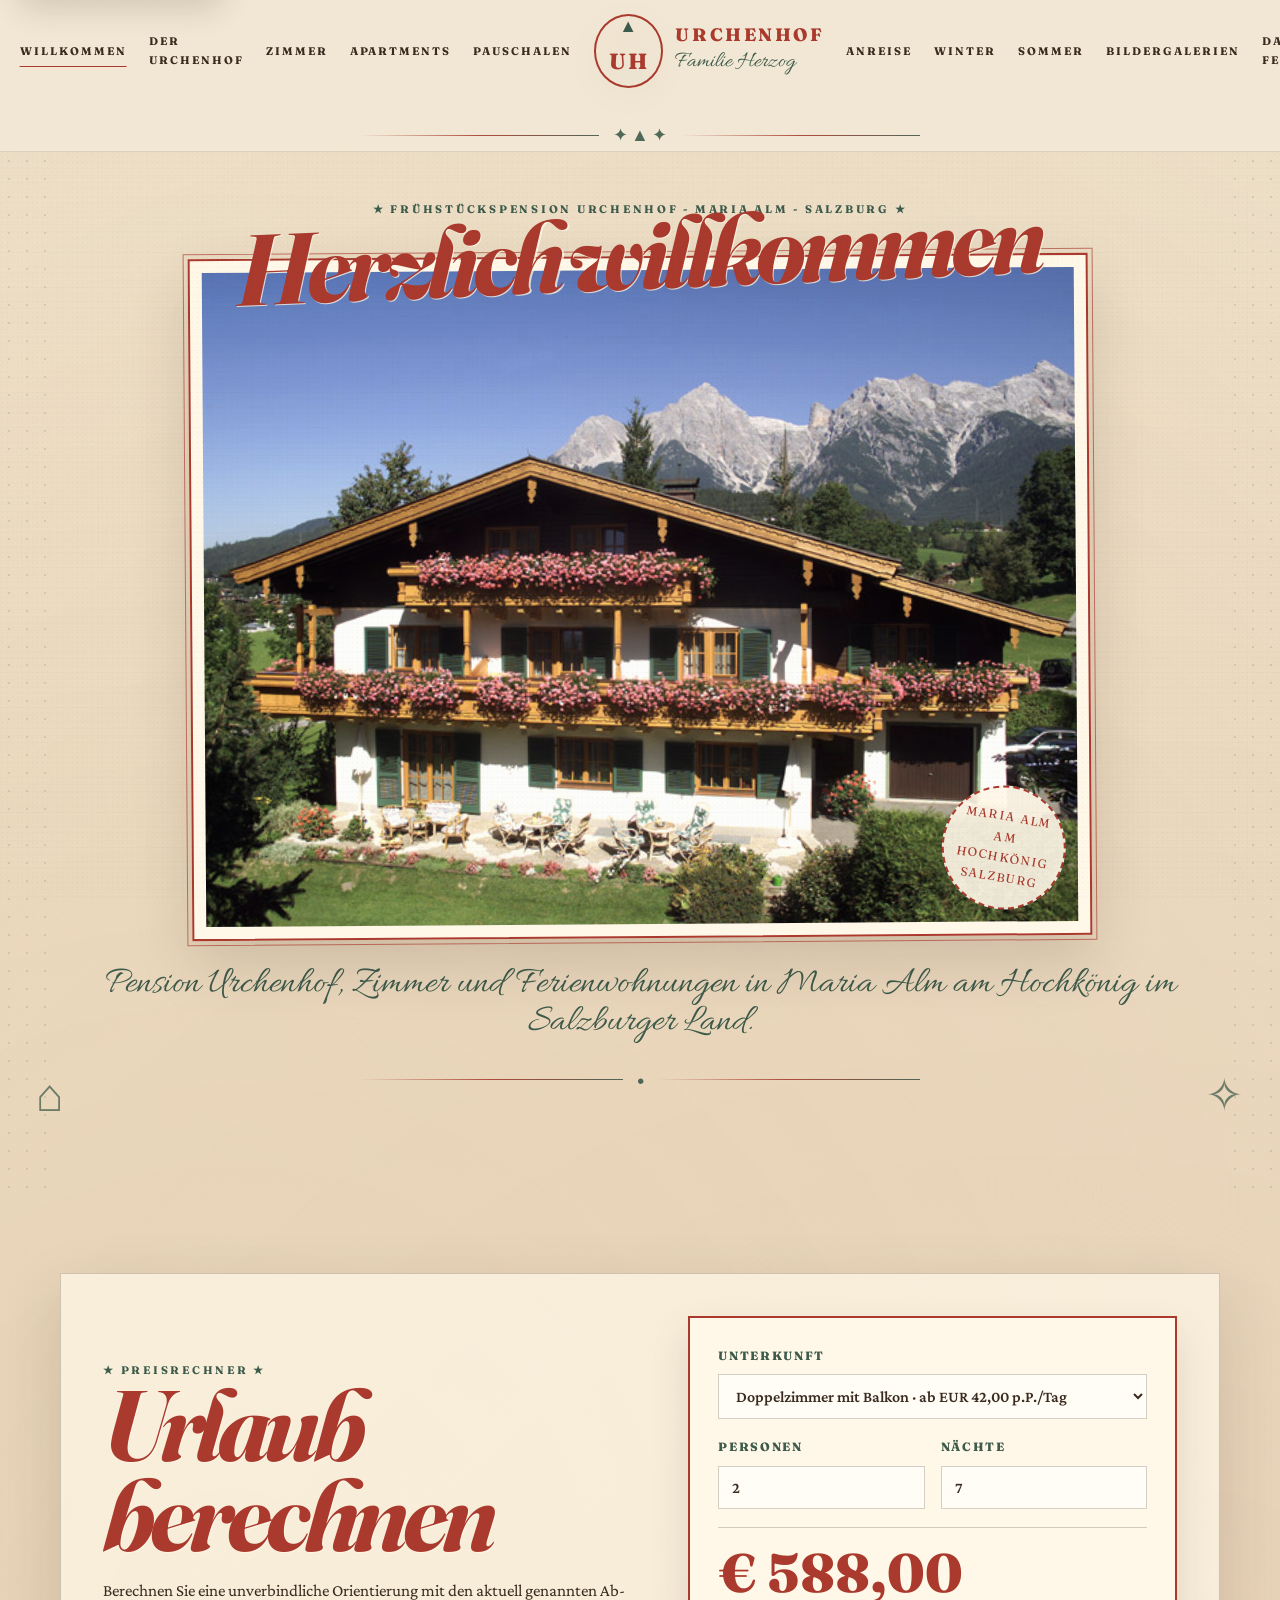
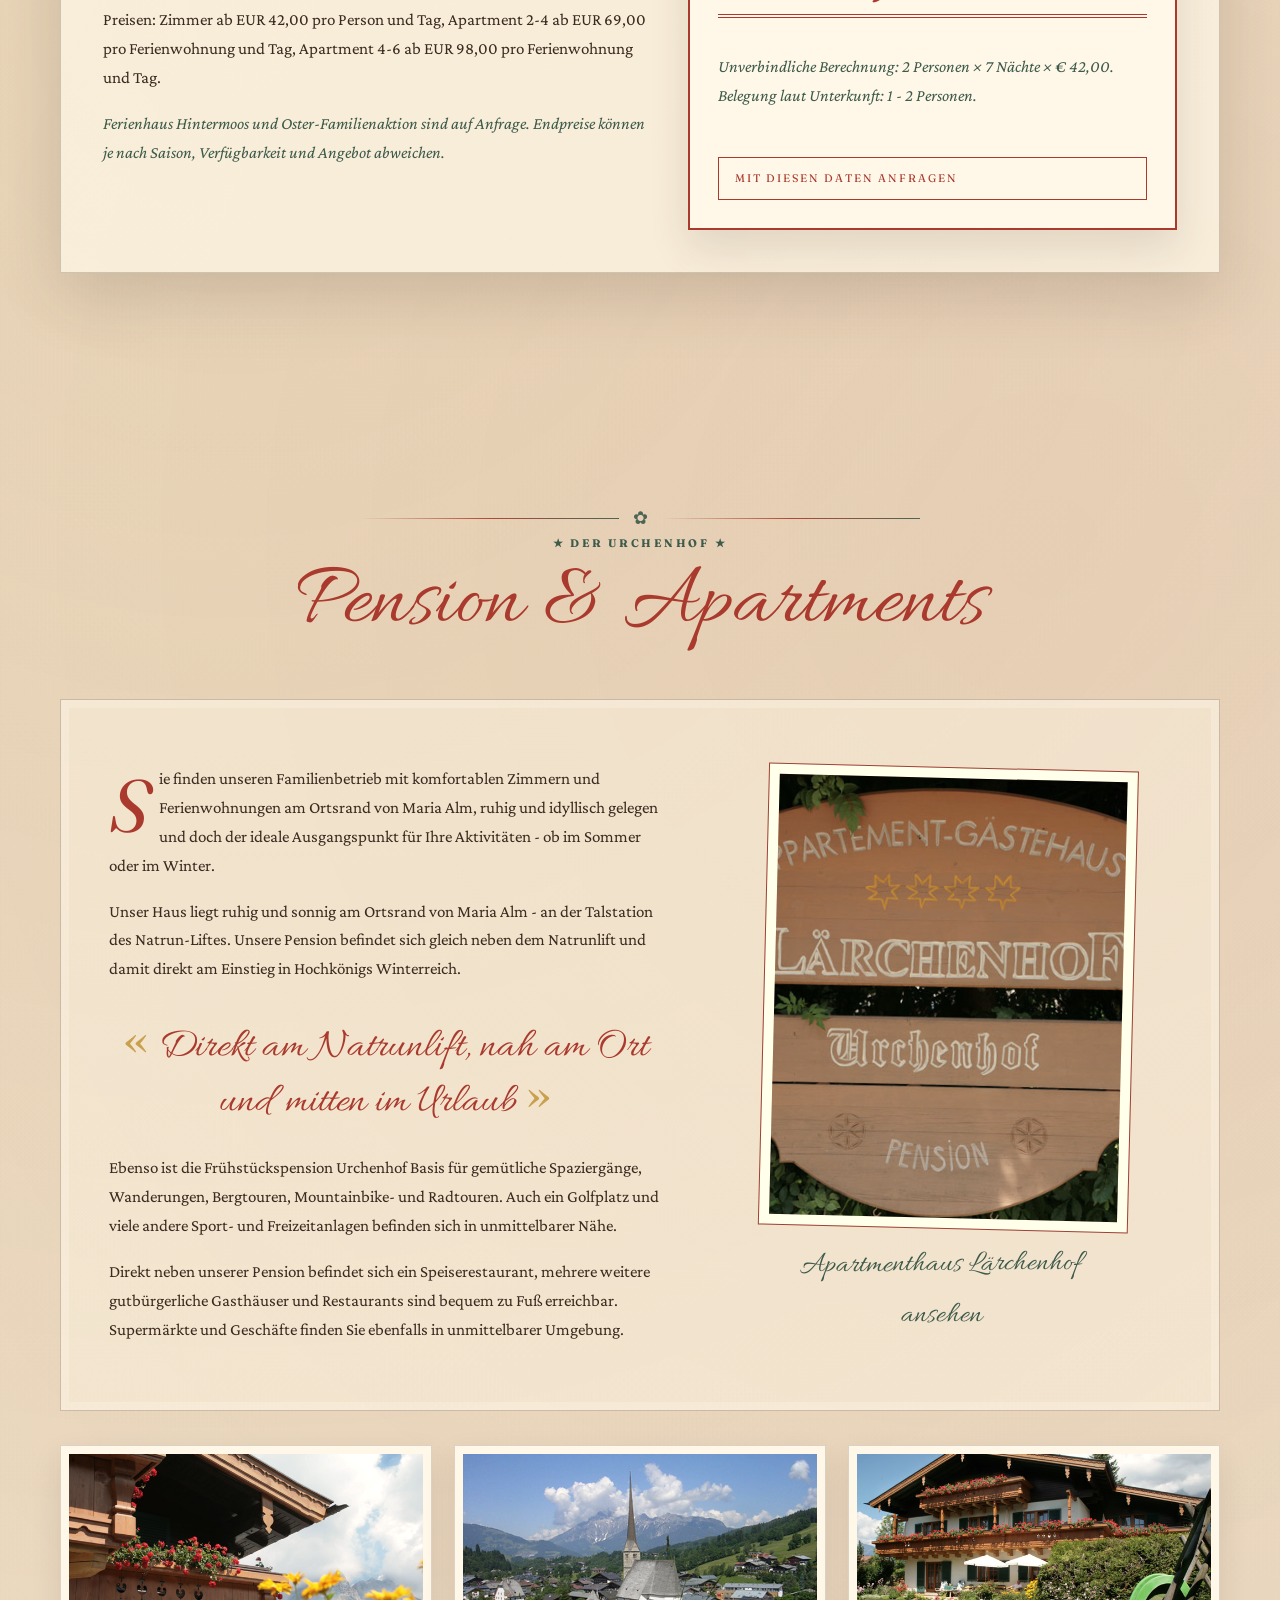
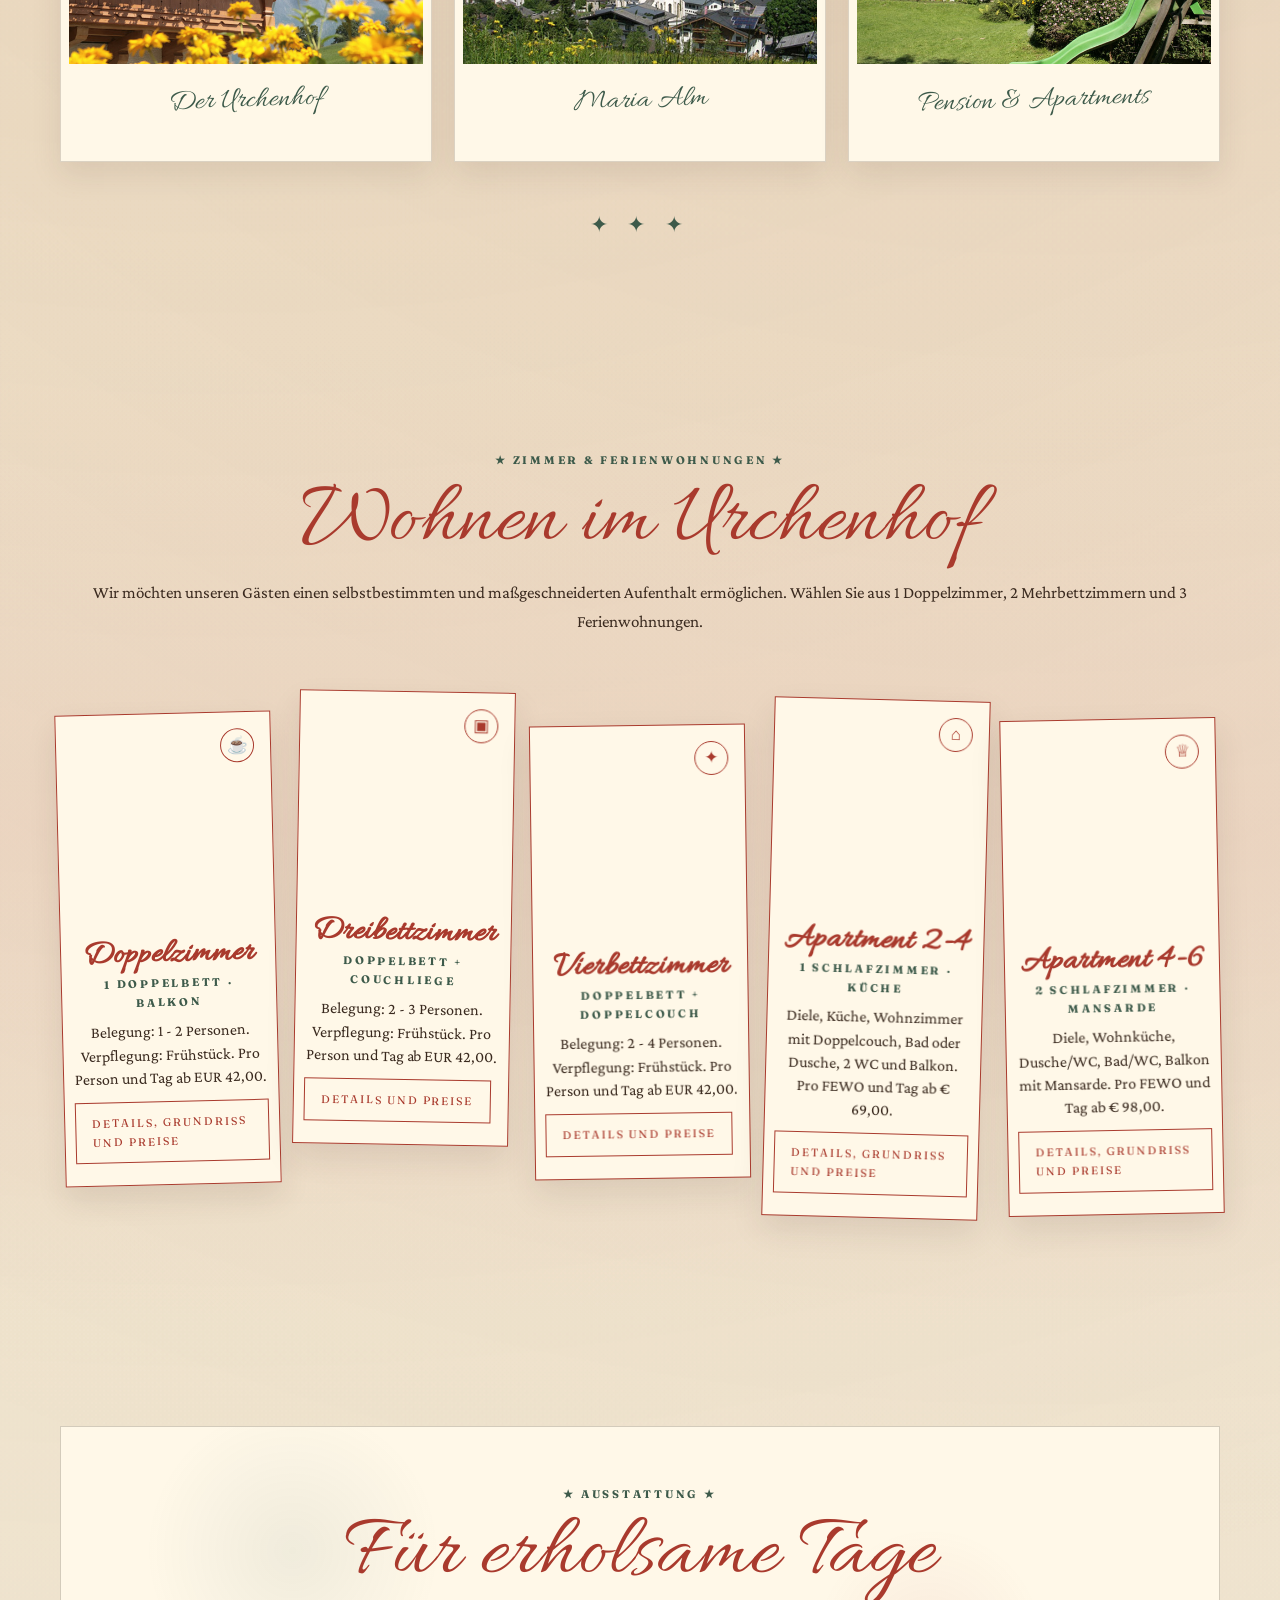
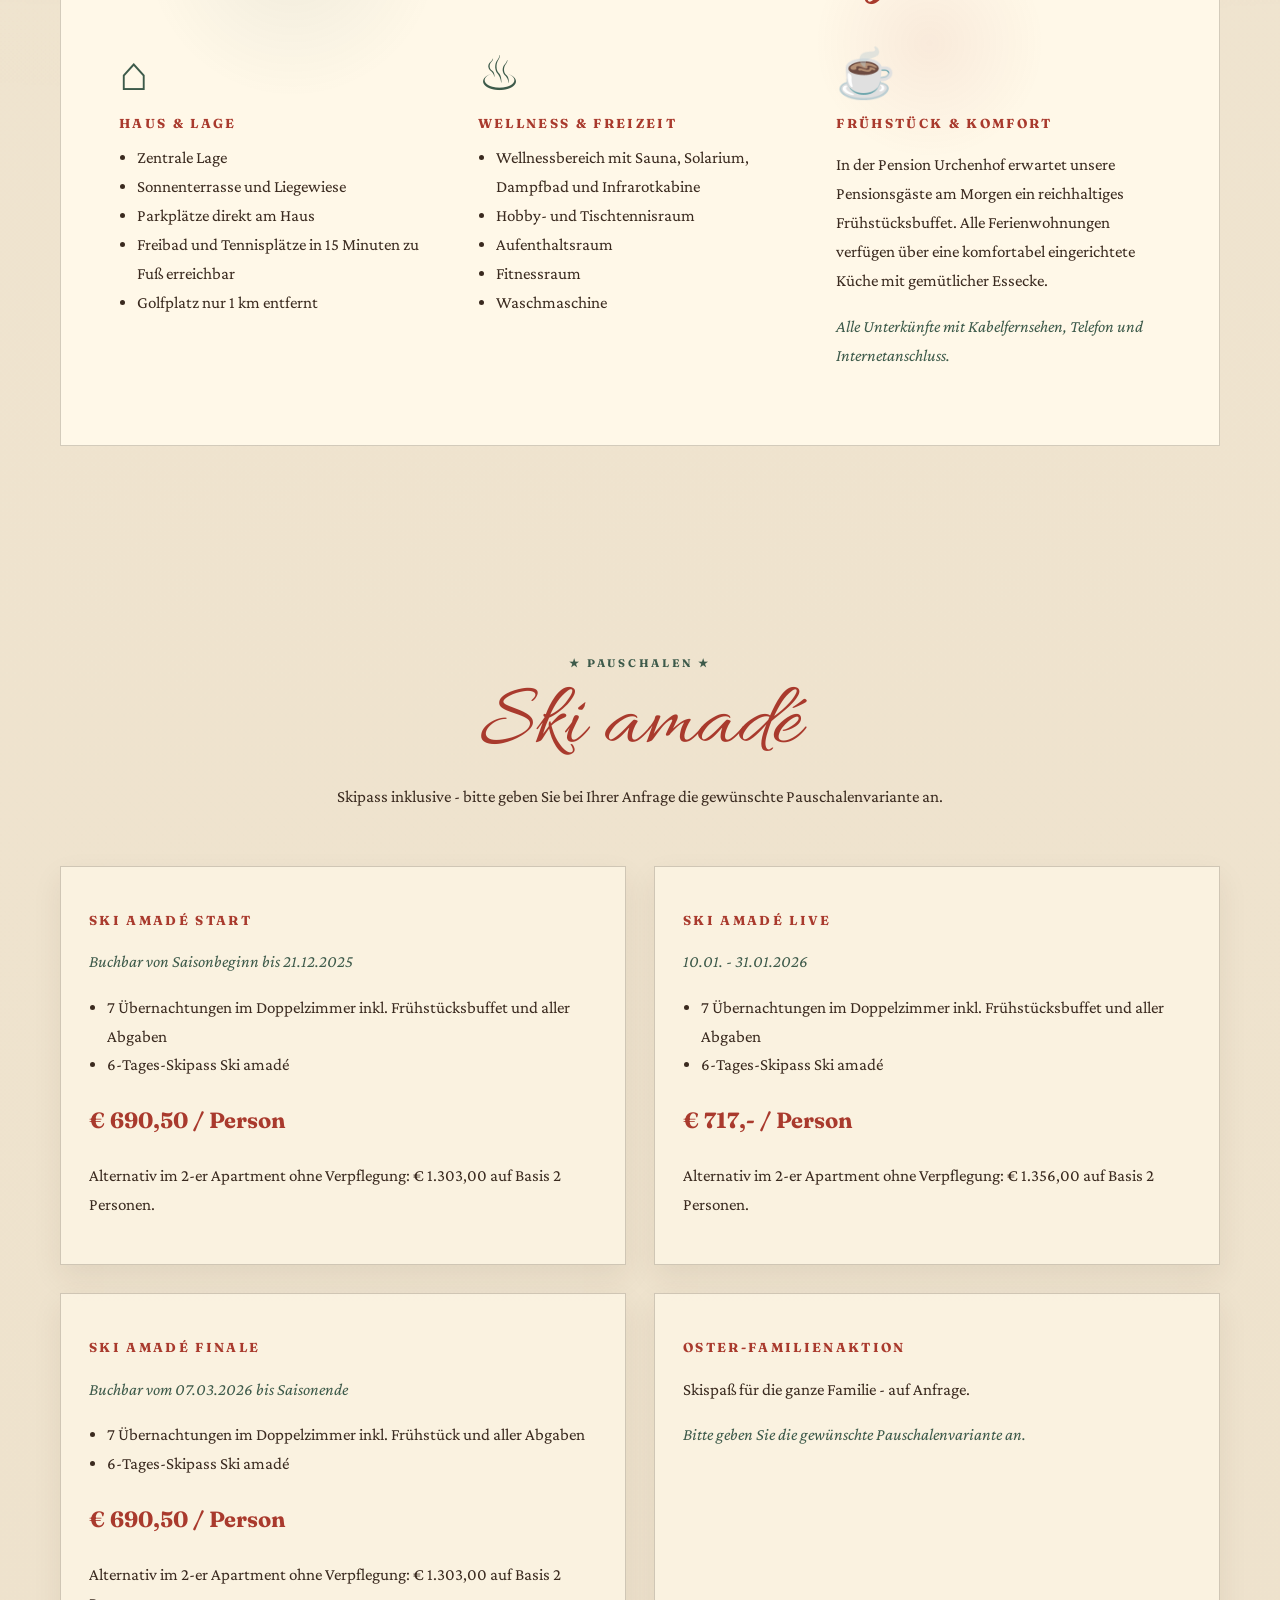
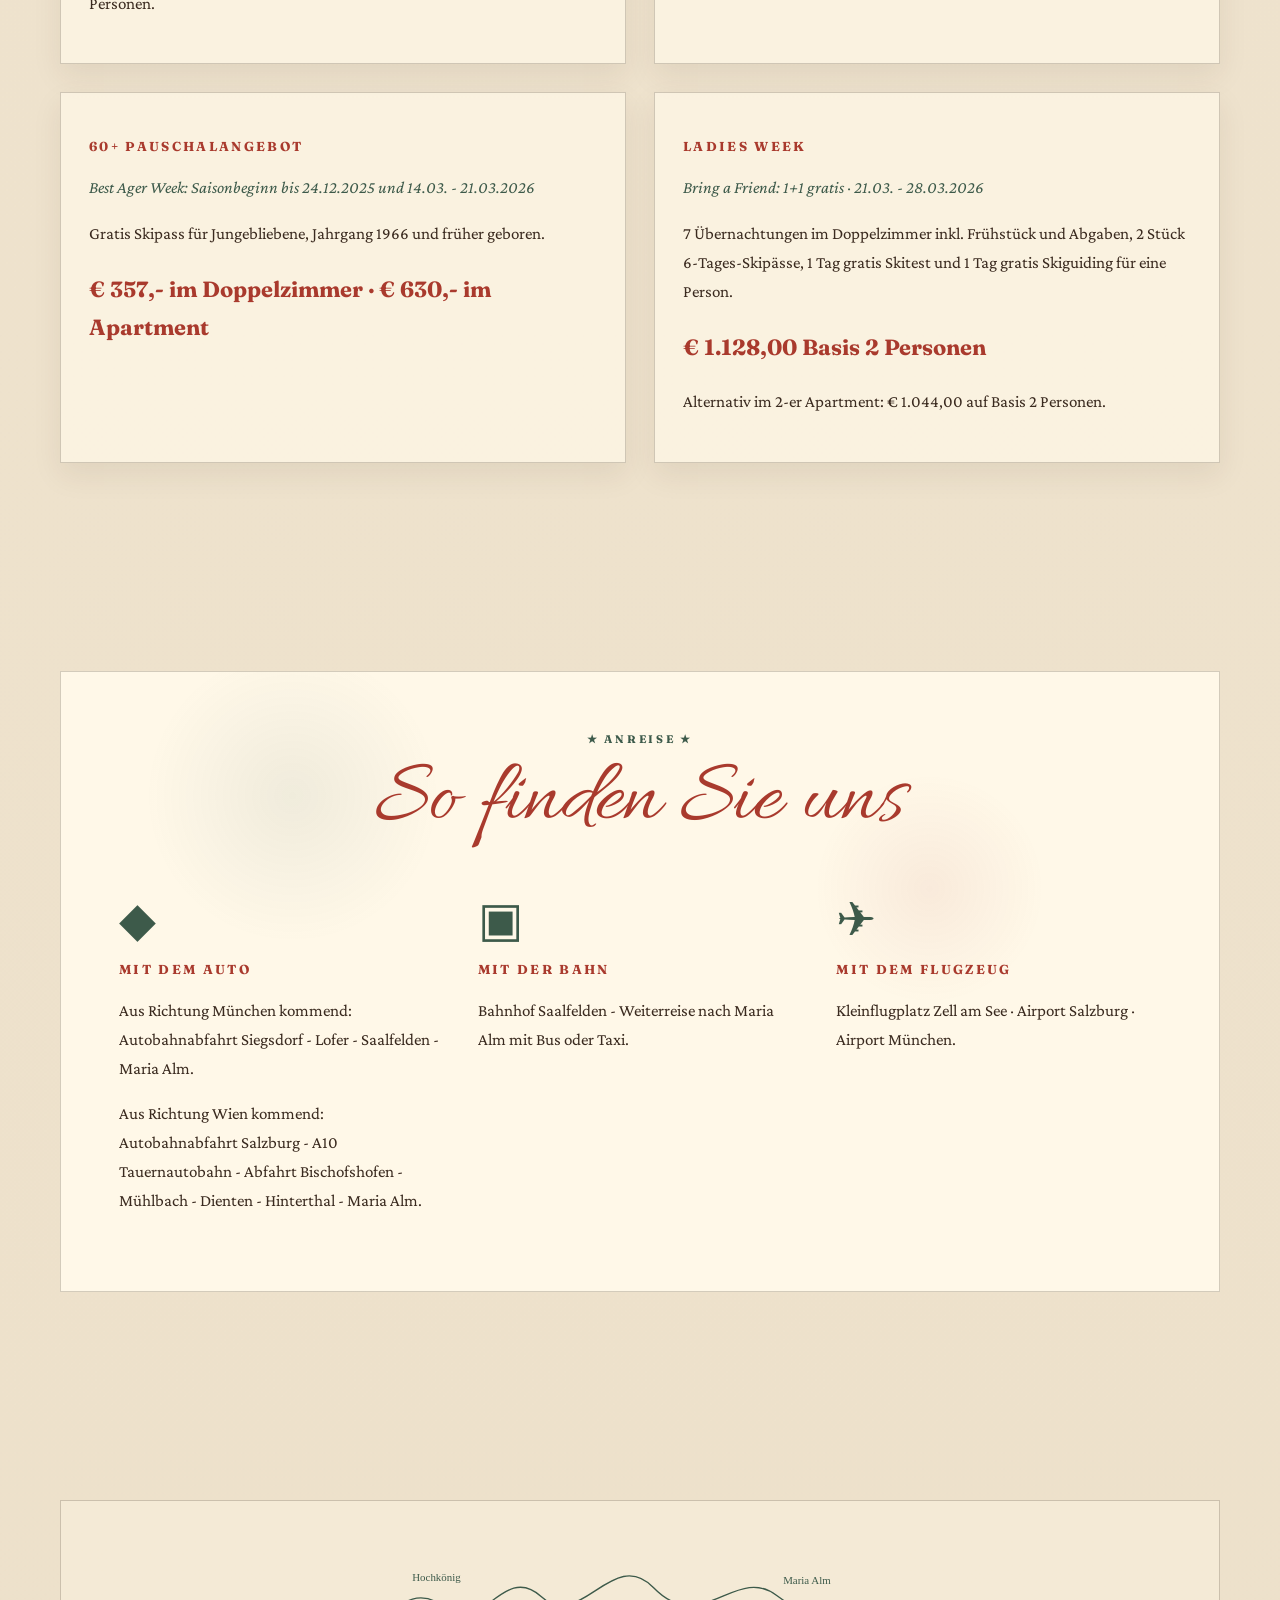
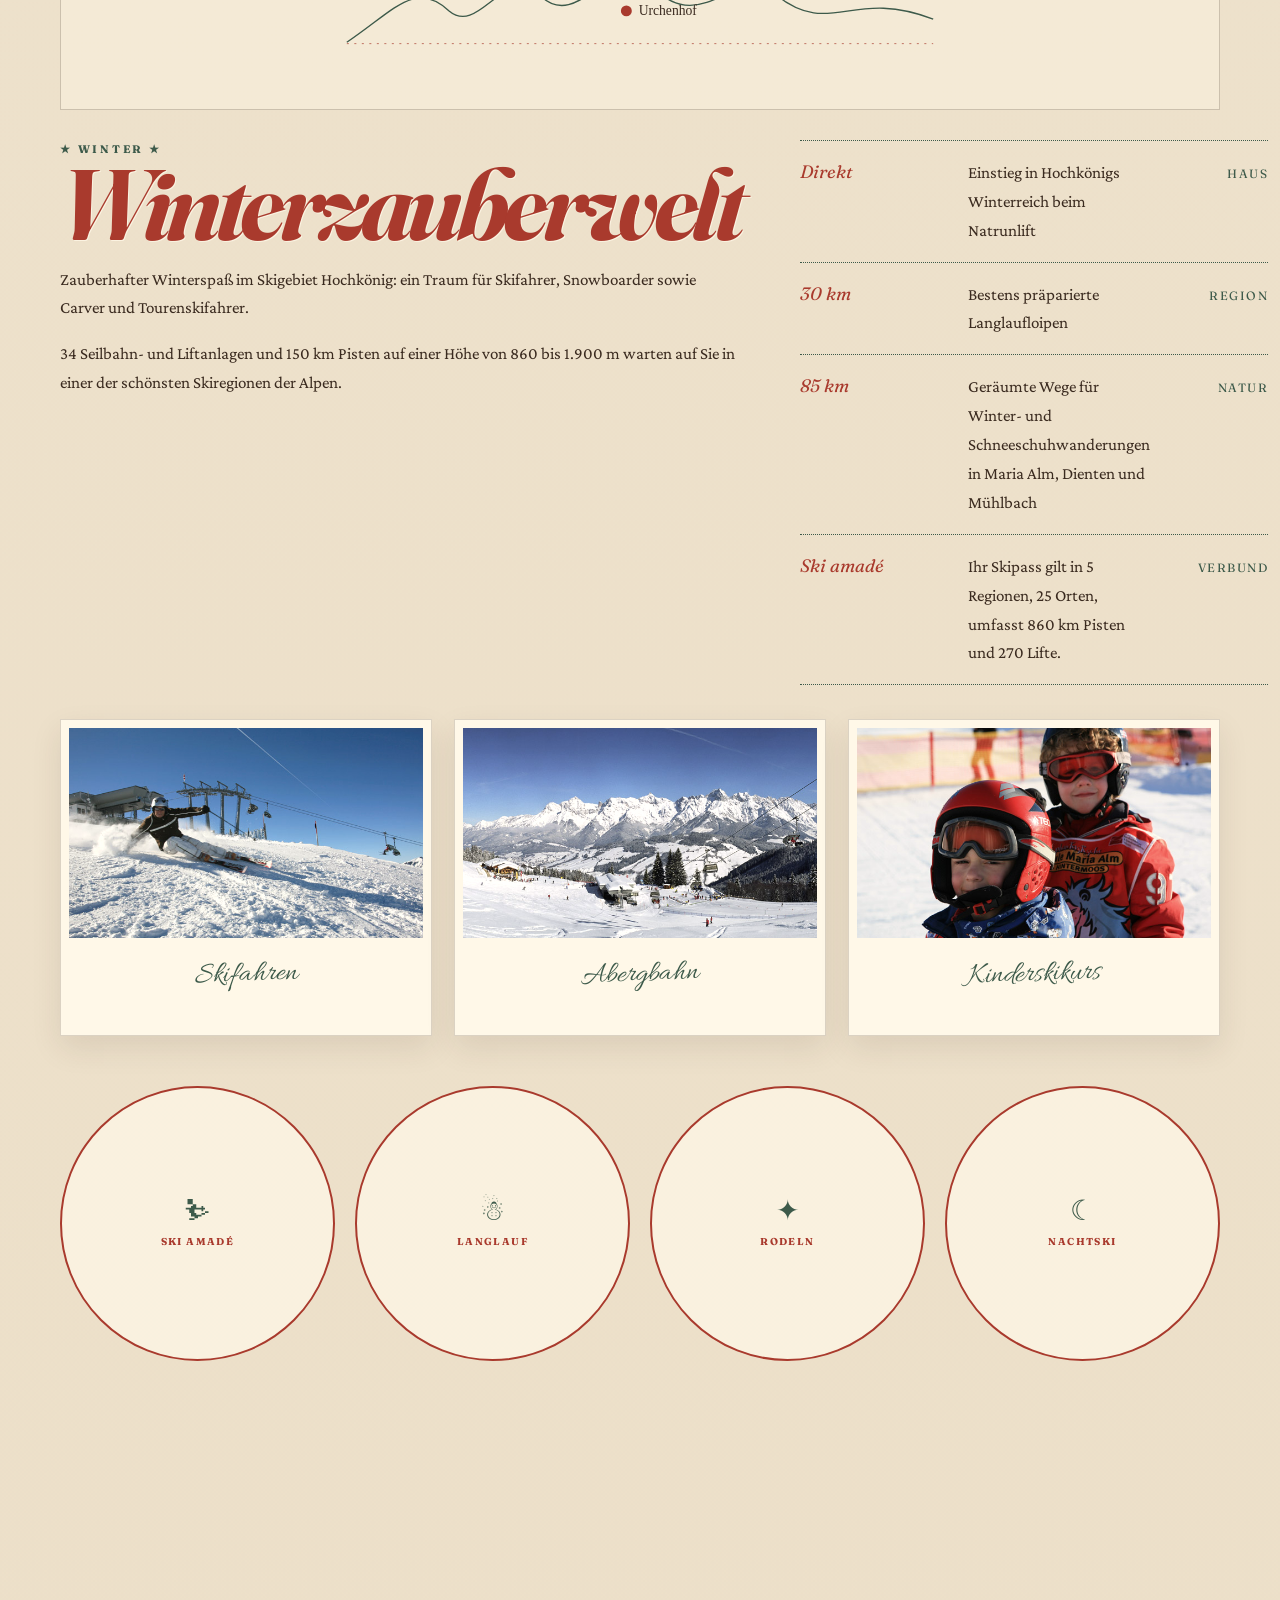
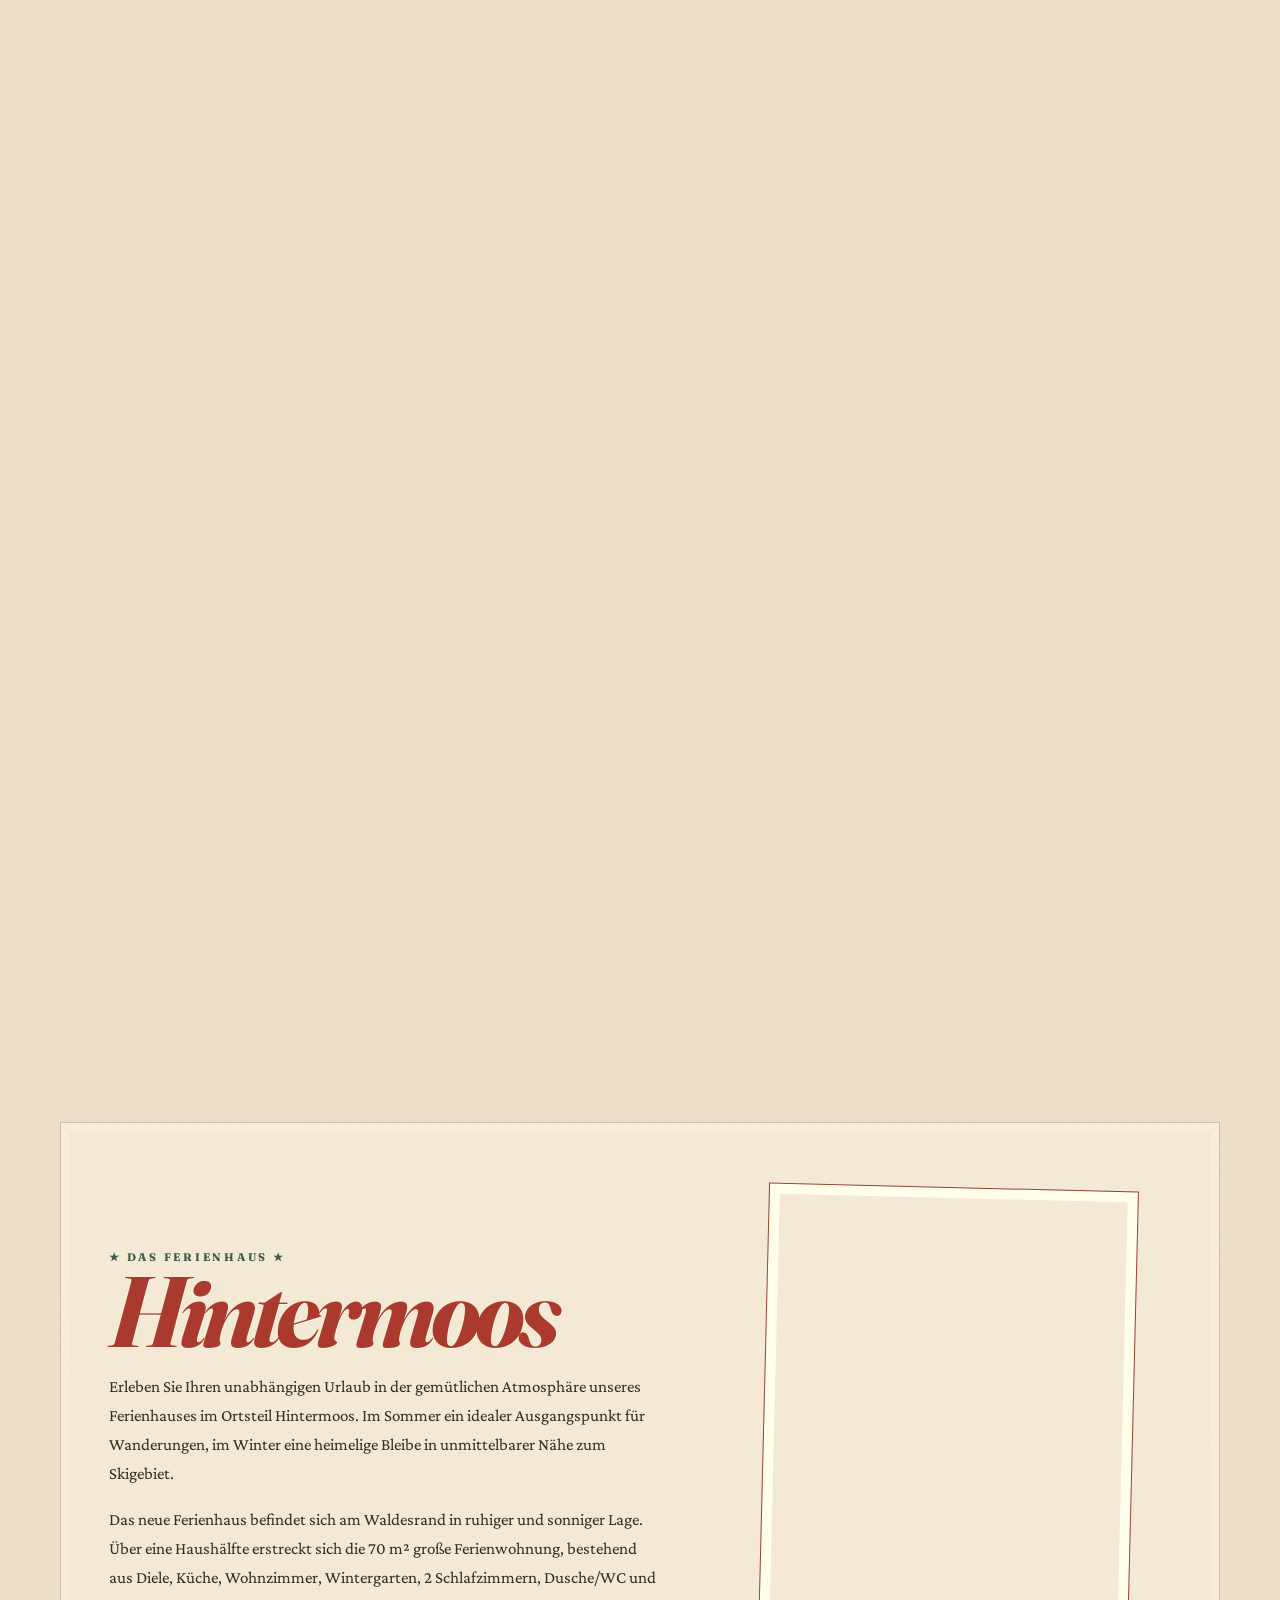
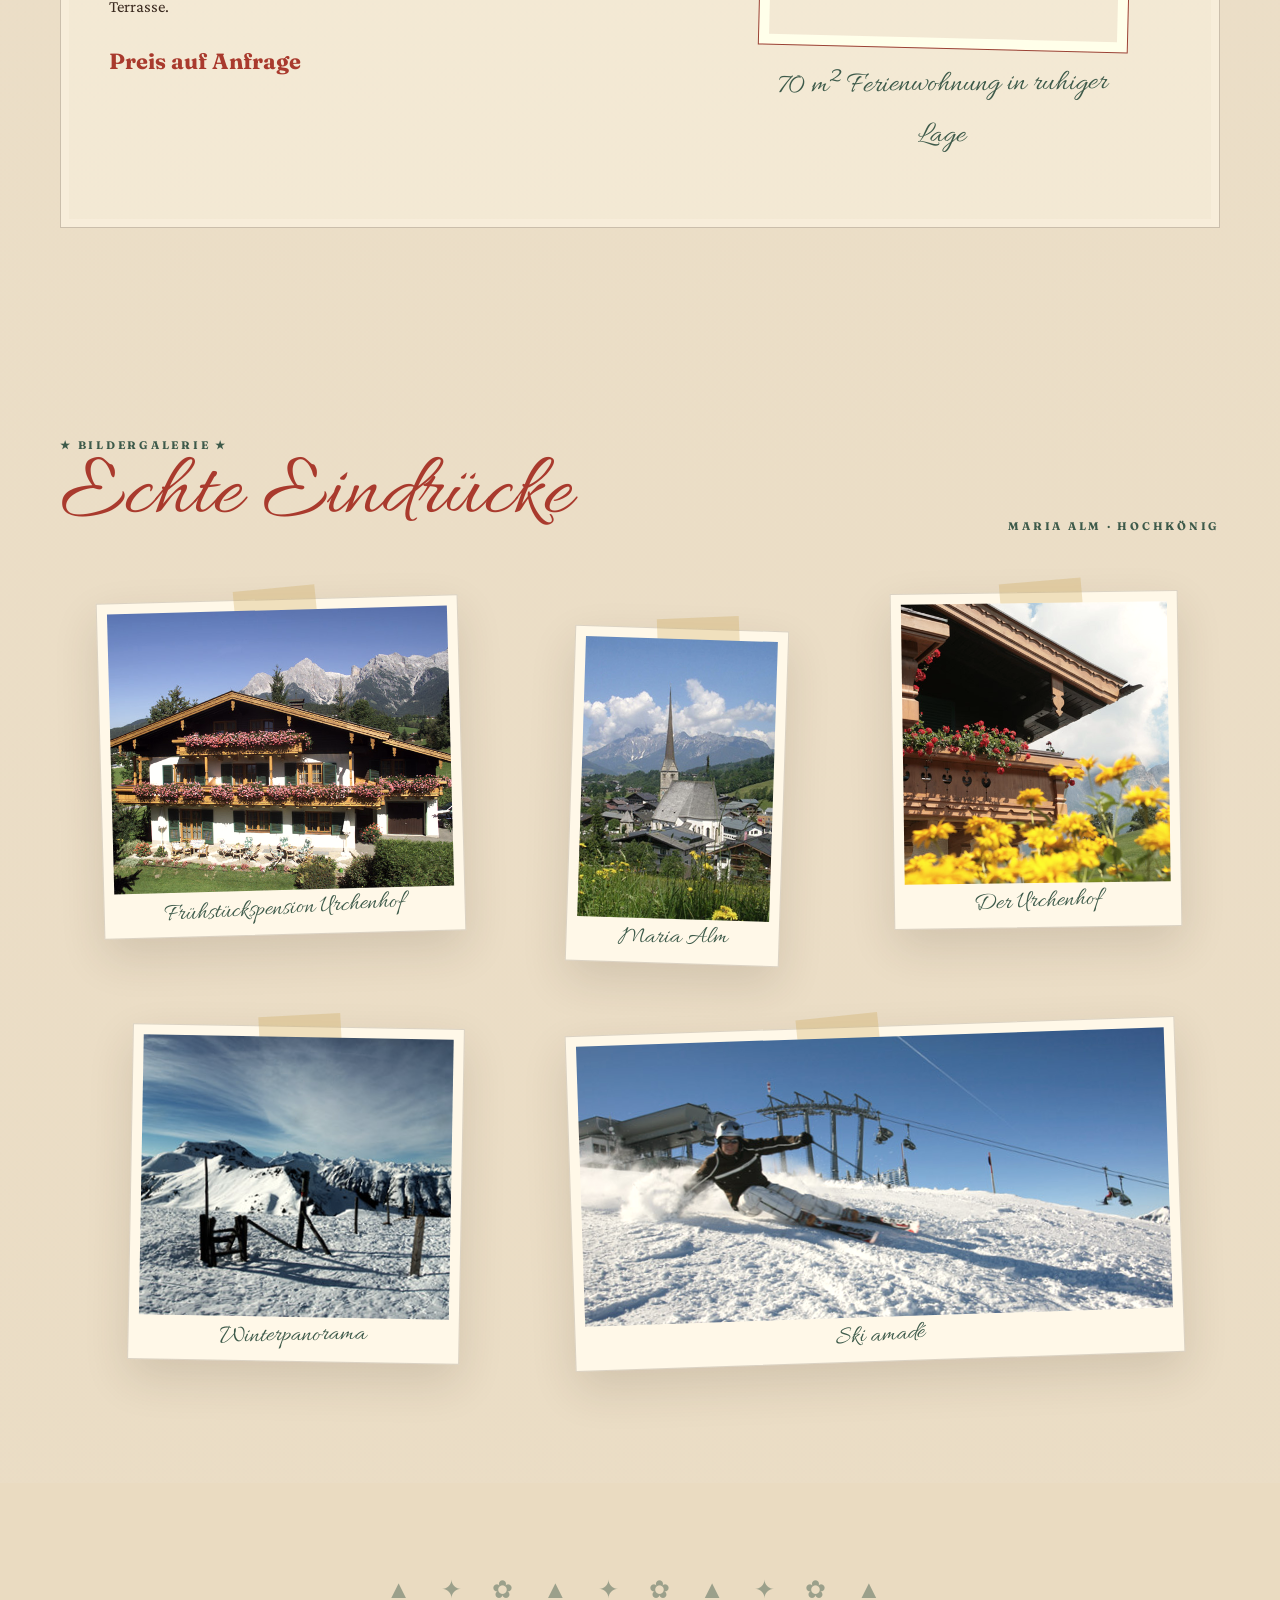
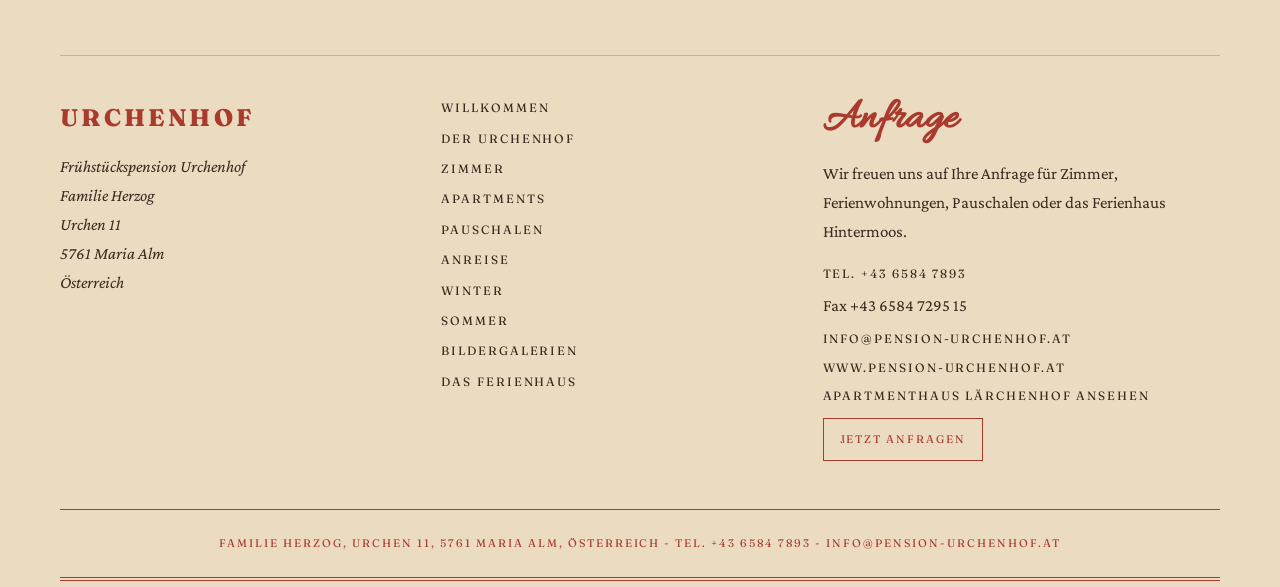
==== commit 88690ff3: "Add Urchenhof detail pages and price calculator" ====
--- a/index.html
+++ b/index.html
@@ -55,20 +55,22 @@
   <header class="site-header" id="header">
     <div class="nav-shell">
       <nav class="nav-left" aria-label="Hauptnavigation links">
-        <a class="nav-link active" href="#willkommen">Willkommen</a>
-        <a class="nav-link" href="#haus">Der Urchenhof</a>
-        <a class="nav-link" href="#zimmer">Zimmer</a>
-        <a class="nav-link" href="#apartments">Apartments</a>
+        <a class="nav-link active" href="./">Willkommen</a>
+        <a class="nav-link" href="der-urchenhof.html">Der Urchenhof</a>
+        <a class="nav-link" href="zimmer.html">Zimmer</a>
+        <a class="nav-link" href="apartments.html">Apartments</a>
+        <a class="nav-link" href="pauschalen.html">Pauschalen</a>
       </nav>
-      <a class="brand" href="#main-content" aria-label="Urchenhof Startseite">
+      <a class="brand" href="./" aria-label="Urchenhof Startseite">
         <div class="brand-logo" aria-hidden="true">UH</div>
         <div class="brand-copy"><div class="brand-name">Urchenhof</div><div class="brand-sub">Familie Herzog</div></div>
       </a>
       <nav class="nav-right" aria-label="Hauptnavigation rechts">
-        <a class="nav-link" href="#pauschalen">Pauschalen</a>
-        <a class="nav-link" href="#anreise">Anreise</a>
-        <a class="nav-link" href="#winter">Winter</a>
-        <a class="nav-link" href="#sommer">Sommer</a>
+        <a class="nav-link" href="anreise.html">Anreise</a>
+        <a class="nav-link" href="winter.html">Winter</a>
+        <a class="nav-link" href="sommer.html">Sommer</a>
+        <a class="nav-link" href="bildergalerien.html">Bildergalerien</a>
+        <a class="nav-link" href="ferienhaus-hintermoos.html">Das Ferienhaus</a>
         <a class="nav-link" href="#kontakt">Anfrage</a>
       </nav>
     </div>
@@ -92,6 +94,39 @@
         <div class="ornament"><span>•</span></div>
       </div>
       <div class="corner-icon left">⌂</div><div class="corner-icon right">✧</div>
+    </section>
+
+    <section id="preisrechner" class="price-calculator-section reveal">
+      <div class="wrap calculator-card">
+        <div>
+          <div class="eyebrow">★ Preisrechner ★</div>
+          <h2 class="display-title">Urlaub berechnen</h2>
+          <p>Berechnen Sie eine unverbindliche Orientierung mit den aktuell genannten Ab-Preisen: Zimmer ab EUR 42,00 pro Person und Tag, Apartment 2-4 ab EUR 69,00 pro Ferienwohnung und Tag, Apartment 4-6 ab EUR 98,00 pro Ferienwohnung und Tag.</p>
+          <p class="small-note">Ferienhaus Hintermoos und Oster-Familienaktion sind auf Anfrage. Endpreise können je nach Saison, Verfügbarkeit und Angebot abweichen.</p>
+        </div>
+        <form class="price-calculator" data-price-calculator aria-label="Preisrechner für Zimmer und Apartments">
+          <label>Unterkunft
+            <select name="unit" data-price-unit>
+              <option value="double" data-price="42" data-mode="person" data-min="1" data-max="2">Doppelzimmer mit Balkon · ab EUR 42,00 p.P./Tag</option>
+              <option value="triple" data-price="42" data-mode="person" data-min="2" data-max="3">Dreibettzimmer mit Balkon · ab EUR 42,00 p.P./Tag</option>
+              <option value="quad" data-price="42" data-mode="person" data-min="2" data-max="4">Vierbettzimmer mit Balkon · ab EUR 42,00 p.P./Tag</option>
+              <option value="apt24" data-price="69" data-mode="unit" data-min="2" data-max="4">Apartment für 2 - 4 Personen · ab EUR 69,00/FEWO/Tag</option>
+              <option value="apt46" data-price="98" data-mode="unit" data-min="4" data-max="6">Apartment für 4 - 6 Personen · ab EUR 98,00/FEWO/Tag</option>
+            </select>
+          </label>
+          <div class="calculator-fields">
+            <label>Personen
+              <input name="guests" data-price-guests type="number" min="1" max="6" value="2" inputmode="numeric">
+            </label>
+            <label>Nächte
+              <input name="nights" data-price-nights type="number" min="1" max="30" value="7" inputmode="numeric">
+            </label>
+          </div>
+          <output class="calculator-result" data-price-result>€ 588,00</output>
+          <p class="small-note" data-price-note>Berechnung: 2 Personen × 7 Nächte × EUR 42,00.</p>
+          <a class="cta" data-price-mail href="mailto:info@pension-urchenhof.at?subject=Anfrage%20Urchenhof">Mit diesen Daten anfragen</a>
+        </form>
+      </div>
     </section>
 
     <section id="haus" class="reveal">
@@ -120,11 +155,11 @@
       <div class="wrap">
         <div class="chapter"><div class="eyebrow">★ Zimmer & Ferienwohnungen ★</div><span class="script">Wohnen im Urchenhof</span><p>Wir möchten unseren Gästen einen selbstbestimmten und maßgeschneiderten Aufenthalt ermöglichen. Wählen Sie aus 1 Doppelzimmer, 2 Mehrbettzimmern und 3 Ferienwohnungen.</p></div>
         <div class="room-album">
-          <article class="room-card"><span class="room-icon">☕</span><img src="fotos/doppelbett mit balkon.png" alt="Doppelzimmer mit Balkon in der Frühstückspension Urchenhof" decoding="async" loading="lazy"><h3 class="room-name">Doppelzimmer</h3><div class="eyebrow room-type">1 Doppelbett · Balkon</div><p>Belegung: 1 - 2 Personen. Verpflegung: Frühstück. Pro Person und Tag ab EUR 42,00.</p></article>
-          <article class="room-card"><span class="room-icon">▣</span><img src="fotos/urchenhof_dreibettzimmerr.png" alt="Dreibettzimmer mit Balkon in Maria Alm" decoding="async" loading="lazy"><h3 class="room-name">Dreibettzimmer</h3><div class="eyebrow room-type">Doppelbett + Couchliege</div><p>Belegung: 2 - 3 Personen. Verpflegung: Frühstück. Pro Person und Tag ab EUR 42,00.</p></article>
-          <article class="room-card"><span class="room-icon">✦</span><img src="fotos/doppelbett mit balkon.png" alt="Vierbettzimmer mit Balkon in Pension Urchenhof" decoding="async" loading="lazy"><h3 class="room-name">Vierbettzimmer</h3><div class="eyebrow room-type">Doppelbett + Doppelcouch</div><p>Belegung: 2 - 4 Personen. Verpflegung: Frühstück. Pro Person und Tag ab EUR 42,00.</p></article>
-          <article class="room-card" id="apartments"><span class="room-icon">⌂</span><img src="fotos/urchenhof_apartment.png" alt="Apartment für 2 bis 4 Personen im Urchenhof" decoding="async" loading="lazy"><h3 class="room-name">Apartment 2-4</h3><div class="eyebrow room-type">1 Schlafzimmer · Küche</div><p>Diele, Küche, Wohnzimmer mit Doppelcouch, Bad oder Dusche, 2 WC und Balkon. Pro FEWO und Tag ab € 69,00.</p></article>
-          <article class="room-card"><span class="room-icon">♕</span><img src="fotos/urchenhof_apartment2_4..png" alt="Apartment für 4 bis 6 Personen mit Balkon" decoding="async" loading="lazy"><h3 class="room-name">Apartment 4-6</h3><div class="eyebrow room-type">2 Schlafzimmer · Mansarde</div><p>Diele, Wohnküche, Dusche/WC, Bad/WC, Balkon mit Mansarde. Pro FEWO und Tag ab € 98,00.</p></article>
+          <article class="room-card"><span class="room-icon">☕</span><img src="fotos/doppelbett mit balkon.png" alt="Doppelzimmer mit Balkon in der Frühstückspension Urchenhof" decoding="async" loading="lazy"><h3 class="room-name">Doppelzimmer</h3><div class="eyebrow room-type">1 Doppelbett · Balkon</div><p>Belegung: 1 - 2 Personen. Verpflegung: Frühstück. Pro Person und Tag ab EUR 42,00.</p><a class="cta" href="zimmer.html#doppelzimmer">Details, Grundriss und Preise</a></article>
+          <article class="room-card"><span class="room-icon">▣</span><img src="fotos/urchenhof_dreibettzimmerr.png" alt="Dreibettzimmer mit Balkon in Maria Alm" decoding="async" loading="lazy"><h3 class="room-name">Dreibettzimmer</h3><div class="eyebrow room-type">Doppelbett + Couchliege</div><p>Belegung: 2 - 3 Personen. Verpflegung: Frühstück. Pro Person und Tag ab EUR 42,00.</p><a class="cta" href="zimmer.html#dreibettzimmer">Details und Preise</a></article>
+          <article class="room-card"><span class="room-icon">✦</span><img src="fotos/doppelbett mit balkon.png" alt="Vierbettzimmer mit Balkon in Pension Urchenhof" decoding="async" loading="lazy"><h3 class="room-name">Vierbettzimmer</h3><div class="eyebrow room-type">Doppelbett + Doppelcouch</div><p>Belegung: 2 - 4 Personen. Verpflegung: Frühstück. Pro Person und Tag ab EUR 42,00.</p><a class="cta" href="zimmer.html#vierbettzimmer">Details und Preise</a></article>
+          <article class="room-card" id="apartments"><span class="room-icon">⌂</span><img src="fotos/urchenhof_apartment.png" alt="Apartment für 2 bis 4 Personen im Urchenhof" decoding="async" loading="lazy"><h3 class="room-name">Apartment 2-4</h3><div class="eyebrow room-type">1 Schlafzimmer · Küche</div><p>Diele, Küche, Wohnzimmer mit Doppelcouch, Bad oder Dusche, 2 WC und Balkon. Pro FEWO und Tag ab € 69,00.</p><a class="cta" href="apartments.html#apartment-2-4">Details, Grundriss und Preise</a></article>
+          <article class="room-card"><span class="room-icon">♕</span><img src="fotos/urchenhof_apartment2_4..png" alt="Apartment für 4 bis 6 Personen mit Balkon" decoding="async" loading="lazy"><h3 class="room-name">Apartment 4-6</h3><div class="eyebrow room-type">2 Schlafzimmer · Mansarde</div><p>Diele, Wohnküche, Dusche/WC, Bad/WC, Balkon mit Mansarde. Pro FEWO und Tag ab € 98,00.</p><a class="cta" href="apartments.html#apartment-4-6">Details, Grundriss und Preise</a></article>
         </div>
       </div>
     </section>
@@ -225,7 +260,7 @@
       <div class="footer-band">▲ ✦ ✿ ▲ ✦ ✿ ▲ ✦ ✿ ▲</div>
       <div class="footer-grid">
         <div><div class="footer-logo">Urchenhof</div><div class="footer-address">Frühstückspension Urchenhof<br>Familie Herzog<br>Urchen 11<br>5761 Maria Alm<br>Österreich</div></div>
-        <nav class="footer-menu" aria-label="Footer Navigation"><a href="#willkommen">Willkommen</a><a href="#haus">Der Urchenhof</a><a href="#zimmer">Zimmer</a><a href="#apartments">Apartments</a><a href="#pauschalen">Pauschalen</a><a href="#anreise">Anreise</a><a href="#winter">Winter</a><a href="#sommer">Sommer</a><a href="#bilder">Bildergalerien</a><a href="#ferienhaus">Das Ferienhaus</a></nav>
+        <nav class="footer-menu" aria-label="Footer Navigation"><a href="./">Willkommen</a><a href="der-urchenhof.html">Der Urchenhof</a><a href="zimmer.html">Zimmer</a><a href="apartments.html">Apartments</a><a href="pauschalen.html">Pauschalen</a><a href="anreise.html">Anreise</a><a href="winter.html">Winter</a><a href="sommer.html">Sommer</a><a href="bildergalerien.html">Bildergalerien</a><a href="ferienhaus-hintermoos.html">Das Ferienhaus</a></nav>
         <div class="newsletter" id="anfrage"><h3>Anfrage</h3><p>Wir freuen uns auf Ihre Anfrage für Zimmer, Ferienwohnungen, Pauschalen oder das Ferienhaus Hintermoos.</p><div class="contact-box"><a class="contact-link" href="tel:+4365847893">Tel. +43 6584 7893</a><span>Fax +43 6584 7295 15</span><a class="contact-link" href="mailto:info@pension-urchenhof.at">info@pension-urchenhof.at</a><a class="contact-link" href="https://www.pension-urchenhof.at/">www.pension-urchenhof.at</a><a class="contact-link" href="https://www.apartments-laerchenhof.at/">Apartmenthaus Lärchenhof ansehen</a></div><a class="cta" href="mailto:info@pension-urchenhof.at?subject=Anfrage%20Urchenhof">Jetzt anfragen</a></div>
       </div>
       <div class="footer-bottom">Familie Herzog, Urchen 11, 5761 Maria Alm, Österreich - Tel. +43 6584 7893 - info@pension-urchenhof.at</div>
--- a/assets/css/styles.css
+++ b/assets/css/styles.css
@@ -14,3 +14,7 @@
 @media (max-width:900px){.nav-shell{grid-template-columns:1fr;gap:12px}.brand{justify-content:center;min-width:0}.nav-left,.nav-right{display:flex;justify-content:center;flex-wrap:wrap;gap:10px}.nav-link{font-size:10px}.hero-title{position:relative;top:auto;left:auto;transform:rotate(-2deg);margin-bottom:-6px}.postcard{margin-top:14px}.stamp{width:86px;height:86px;font-size:9px;right:12px;bottom:12px}.corner-icon,.side-pattern{display:none}.book-grid,.brochure-grid,.footer-grid{grid-template-columns:1fr;padding:28px}.room-album,.content-grid,.badges,.gallery-grid,.package-grid,.image-row{grid-template-columns:1fr}.gallery-head{display:block}.album-photo:nth-child(n){grid-column:auto;margin:0;transform:rotate(0)}.schedule-row{grid-template-columns:110px 1fr}.distance{display:none}section{padding:82px 18px}.menu-card{padding:34px}.display-title{font-size:56px}}
 
 .skip-link{position:absolute;left:16px;top:16px;z-index:100;transform:translateY(-140%);padding:10px 14px;border:2px solid var(--red);border-radius:999px;background:var(--cream);color:var(--red);font-family:var(--display);font-size:12px;font-weight:800;letter-spacing:.12em;text-transform:uppercase;box-shadow:0 12px 30px rgba(58,42,31,.16);transition:transform .2s ease}.skip-link:focus{transform:translateY(0)}:focus-visible{outline:3px solid rgba(169,58,45,.72);outline-offset:4px}#main-content:focus{outline:none}@media (prefers-reduced-motion:reduce){*,*::before,*::after{scroll-behavior:auto!important;animation-duration:.01ms!important;animation-iteration-count:1!important;transition-duration:.01ms!important}}
+
+/* Multi-page additions and price calculator */
+.subpage-main .subhero{padding-top:72px}.subpage-main .book-grid{margin-top:20px}.price-calculator-section{padding-top:74px}.calculator-card{display:grid;grid-template-columns:1fr .9fr;gap:42px;align-items:center;border:1px solid var(--line);background:rgba(255,248,232,.72);box-shadow:var(--shadow);padding:42px}.price-calculator{display:grid;gap:18px;background:var(--cream);border:2px double var(--red);padding:28px;box-shadow:0 18px 38px rgba(58,42,31,.12)}.price-calculator label{display:grid;gap:8px;font-family:var(--display);font-size:12px;letter-spacing:.14em;text-transform:uppercase;color:var(--green);font-weight:800}.price-calculator select,.price-calculator input{width:100%;border:1px solid var(--line);background:#fffdf5;color:var(--ink);font:600 16px var(--serif);padding:12px 13px;border-radius:0}.calculator-fields{display:grid;grid-template-columns:1fr 1fr;gap:16px}.calculator-result{display:block;border-top:1px solid var(--line);border-bottom:4px double var(--red);padding:18px 0 14px;font-family:var(--display);font-size:clamp(32px,5vw,54px);font-weight:800;color:var(--red);line-height:1}.detail-list .room-card{text-align:left}.detail-list .room-card h2{font-family:var(--display);color:var(--red);font-size:28px;line-height:1.1;margin:18px 0 10px}.subpage-main .content-item h2,.subpage-main .package h2{font-family:var(--display);color:var(--red);line-height:1.1;margin:0 0 12px}.subpage-main .room-card{animation:none}.subpage-main .room-card img{height:260px;object-fit:cover}
+@media (max-width:900px){.calculator-card,.calculator-fields{grid-template-columns:1fr}.calculator-card{padding:28px}.subpage-main .subhero{padding-top:48px}}
